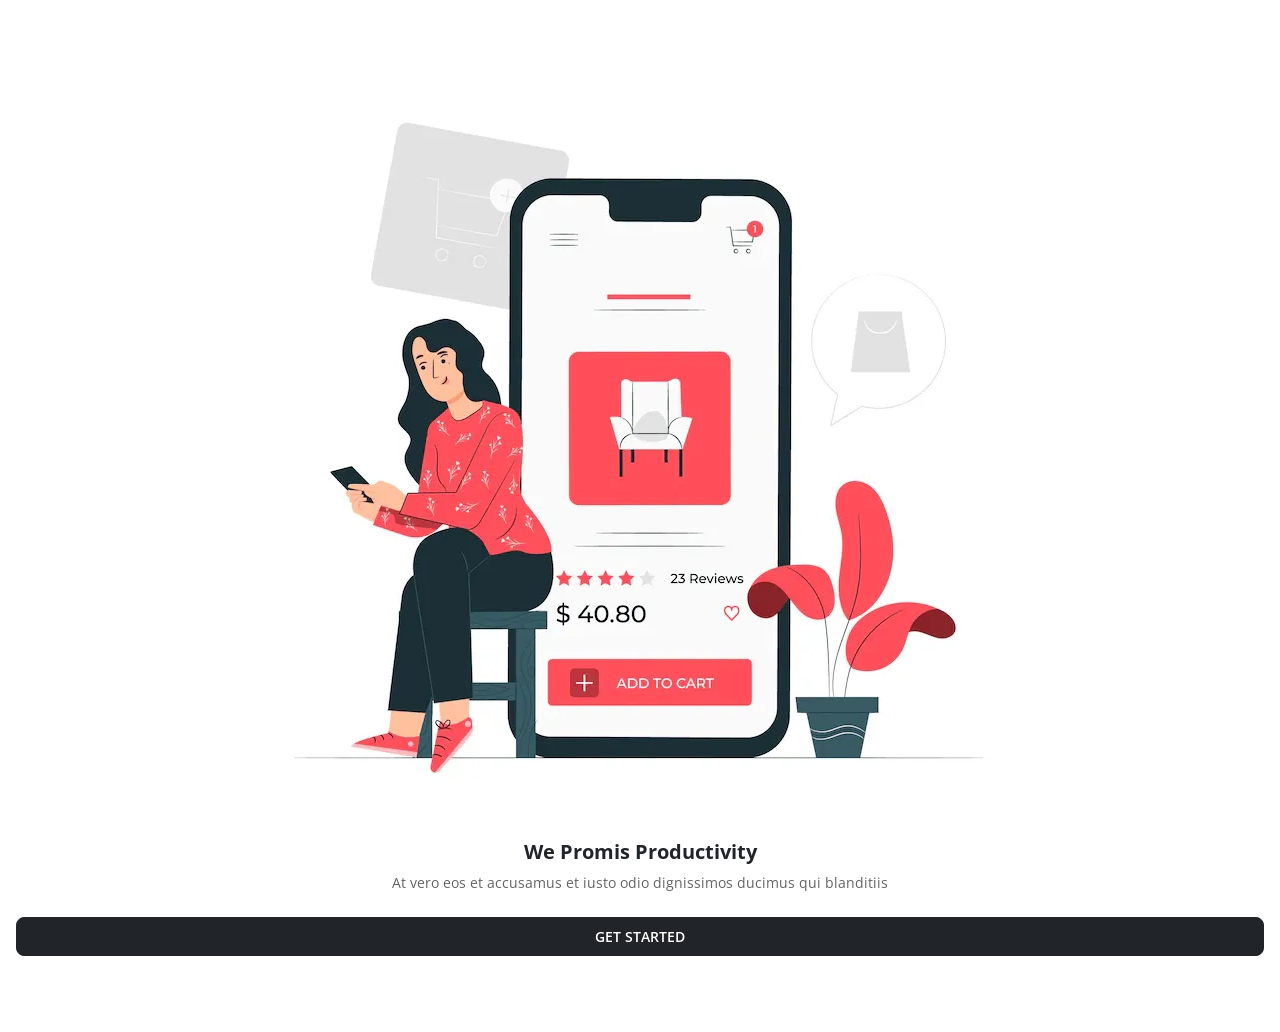
==== pe/avemi/index.html @ 984d204d "first commit" ====
<!doctype html>
<html lang="en">
  <head>
    <meta charset="utf-8">
    <meta name="viewport" content="width=device-width, initial-scale=1">
    <title>Shopingo - eCommerce Mobile HTML Template</title>

    <!-- Plugins -->
    <link rel="stylesheet" type="text/css" href="assets/plugins/metismenu/metisMenu.min.css" />
    <link rel="stylesheet" type="text/css" href="assets/plugins/metismenu/mm-vertical.css" />
    
    <!--CSS Files-->
    <link href="assets/css/bootstrap.min.css" rel="stylesheet"/>
    <link href="https://fonts.googleapis.com/css2?family=Open+Sans:wght@400;500;600&display=swap" rel="stylesheet">
    <link rel="stylesheet" href="https://cdn.jsdelivr.net/npm/bootstrap-icons@1.8.3/font/bootstrap-icons.css">
    <link href="assets/css/style.css" rel="stylesheet"/>
    <link href="assets/css/dark-theme.css" rel="stylesheet"/>
  </head>
  <body>

    <!--page loader-->
    <div class="loader-wrapper">
      <div class="d-flex justify-content-center align-items-center position-absolute top-50 start-50 translate-middle">
        <div class="spinner-border text-white" role="status">
          <span class="visually-hidden">Loading...</span>
        </div>
      </div>
    </div>
   <!--end loader-->

   <!--start wrapper-->
    <div class="wrapper">

      <!--start to page content-->
       <div class="page-content">

        <div class="card rounded-0 border-0">
          <div class="card-body p-0">
             <div class="text-center">
              <img class="img-fluid" src="assets/images/splash-screen-1.webp" alt=""/> 
             </div>

             <div class="text-center my-4">
               <h5 class="text-dark fw-bold">We Promis Productivity</h5>
               <p class="mb-0">At vero eos et accusamus et iusto odio dignissimos ducimus qui blanditiis</p>
             </div>
             <div class="d-grid">
                <a href="authentication-splash-2.html" class="btn btn-dark btn-ecomm rounded-3">Get Started</a>   
             </div>
          </div>
        </div>

       </div>
     <!--end to page content-->

    </div>
   <!--end wrapper-->


    <!--JS Files-->  
    <script src="assets/js/bootstrap.bundle.min.js"></script>
    <script src="assets/js/jquery.min.js"></script>
    <script src="assets/js/cookies-theme-switcher.js"></script>

    <script src="assets/js/loader.js"></script>
   
  </body>
</html>
---- pe/avemi/assets/plugins/metismenu/metisMenu.min.css ----
﻿/*!
* metismenu https://github.com/onokumus/metismenu#readme
* A collapsible jQuery menu plugin
* @version 3.0.6
* @author Osman Nuri Okumus <onokumus@gmail.com> (https://github.com/onokumus)
* @license: MIT
*/.metismenu .arrow{float:right;line-height:1.42857}*[dir=rtl] .metismenu .arrow{float:left}.metismenu .glyphicon.arrow:before{content:""}.metismenu .mm-active>a>.glyphicon.arrow:before{content:""}.metismenu .fa.arrow:before{content:""}.metismenu .mm-active>a>.fa.arrow:before{content:""}.metismenu .ion.arrow:before{content:""}.metismenu .mm-active>a>.ion.arrow:before{content:""}.metismenu .plus-times{float:right}*[dir=rtl] .metismenu .plus-times{float:left}.metismenu .fa.plus-times:before{content:""}.metismenu .mm-active>a>.fa.plus-times{transform:rotate(45deg)}.metismenu .plus-minus{float:right}*[dir=rtl] .metismenu .plus-minus{float:left}.metismenu .fa.plus-minus:before{content:""}.metismenu .mm-active>a>.fa.plus-minus:before{content:""}.metismenu .mm-collapse:not(.mm-show){display:none}.metismenu .mm-collapsing{position:relative;height:0;overflow:hidden;transition-timing-function:ease;transition-duration:.35s;transition-property:height,visibility}.metismenu .has-arrow{position:relative}.metismenu .has-arrow::after{position:absolute;content:"";width:.5em;height:.5em;border-width:1px 0 0 1px;border-style:solid;border-color:initial;right:1em;transform:rotate(-45deg) translate(0, -50%);transform-origin:top;top:50%;transition:all .3s ease-out}*[dir=rtl] .metismenu .has-arrow::after{right:auto;left:1em;transform:rotate(135deg) translate(0, -50%)}.metismenu .mm-active>.has-arrow::after,.metismenu .has-arrow[aria-expanded=true]::after{transform:rotate(-135deg) translate(0, -50%)}*[dir=rtl] .metismenu .mm-active>.has-arrow::after,*[dir=rtl] .metismenu .has-arrow[aria-expanded=true]::after{transform:rotate(225deg) translate(0, -50%)}/*# sourceMappingURL=metisMenu.min.css.map */
---- pe/avemi/assets/plugins/metismenu/mm-vertical.css ----
.sidebar-nav ul {
  padding: 0;
  margin: 0;
  list-style: none;
}

.sidebar-nav .metismenu {
  display: flex;
  flex-direction: column;
}

.sidebar-nav .metismenu li + li {
  margin-top: 5px;
}

.sidebar-nav .metismenu li:first-child {
  margin-top: 5px;
}
.sidebar-nav .metismenu li:last-child {
  margin-bottom: 5px;
}

.sidebar-nav .metismenu > li {
  display: flex;
  flex-direction: column;
  position: relative;
}
.sidebar-nav .metismenu a {
  position: relative;
  display: block;
  padding: 13px 15px;
  color: #212529;
  transition: all 0.3s ease-out;
  text-decoration: none;
}

.sidebar-nav .metismenu ul a {
  padding: 10px 15px 10px 30px;
}

.sidebar-nav .metismenu ul ul a {
  padding: 10px 15px 10px 45px;
}

.sidebar-nav .metismenu a:hover,
.sidebar-nav .metismenu a:focus,
.sidebar-nav .metismenu a:active,
.sidebar-nav .metismenu .mm-active > a {
  color: #0c63e4;
  text-decoration: none;
}

.sidebar-nav .metismenu .mm-active > a {
  background: #e7f1ff;
  border-radius: 3px;
}
---- pe/avemi/assets/css/style.css ----
/*
Template Name: Shopingo - eCommerce Mobile HTML Template
Author: codervent
Email: codervent@gmail.com
File: style.css
*/

/*
Table of index
*/

/* 
- General
- Header
- Searchbar
- loader
- Footer
- Pag Content
- Utilities
- Radio & Checkbox
- Product Details
- Metis Menu
- Order Tracking
- Animation
 */





 /*General*/

body{
    font-size: 14px;
    color: #646464;
    font-family: 'Open Sans', sans-serif;
    background-color: #ffffff;
}

a {
    text-decoration: none;
}

.h1, .h2, .h3, .h4, .h5, .h6, h1, h2, h3, h4, h5, h6 {
    color: #212529;
}

::placeholder {
    color: #000;
    opacity: 0.3 !important;
}

::-webkit-scrollbar {
    width: 0px !important;
  }



/* Header */

.top-header {
    width: auto;
    height: 60px;
    background-color: #ffffff;
    padding-left: 1.0rem;
    padding-right: 1.0rem;
}

.page-content {
    margin-top: 60px;
    margin-bottom: 60px;
    padding: 1rem;
}

.top-header .navbar .nav-button a{
    font-size: 25px;
    color: #212529;
}

.top-header .navbar .top-right-menu a.nav-link{
    font-size: 20px;
    color: #212529;
}

.top-header .top-right-menu .cart-badge {
    position: absolute;
    top: 6px;
    right: 0px;
    color: #fff;
    width: 20px;
    height: 20px;
    font-size: 12px;
    border-radius: 50%;
    display: flex;
    align-items: center;
    justify-content: center;
    background-color: #212529;
}

/* Searchbar */

.top-header .navbar .searchbar {
    display: none;
}

.top-header .navbar .full-search-bar {
    display: flex;
    align-items: center;
    width: 100%;
    position: fixed;
    left: 0;
    right: 0;
    top: 0;
    bottom: 0;
    border-bottom: 1px solid #dee2e6;
    z-index: 100;
    background-color: #ffffff;
    height: 65px;
    padding: 0 1.0rem;
    -webkit-animation: .6s cubic-bezier(.25, .8, .25, 1) 0s normal forwards 1 animdropdown;
    animation: .6s cubic-bezier(.25, .8, .25, 1) 0s normal forwards 1 animdropdown;
}

.top-header .navbar .full-search-bar .form-control {
    background-color: #f6f6f6;
    border-radius: 0.5rem;
    
}

.top-header .navbar .full-search-bar .form-control:focus {
    background-color: #ffffff;
    border: 1px solid #212529;
}


.searchbar .search-icon {
    margin-left: 2rem !important;
}

.searchbar .search-close-icon {
    margin-right: 2rem !important;
}

.form-control:focus {
	color: #212529;
	background-color: #fff;
	border-color: #212529;
    border: 1px solid #212529;
	outline: 0;
	box-shadow: 0 0 0 .25rem rgba(33, 37, 41, 0.0)
}


/* loader */

.loader-wrapper {
    position: fixed;
    top: 0%;
    left: 0%;
    width: 100%;
    height: 100%;
    z-index: 10000;
    background-color: #212529;
}


/* footer */

.wrapper .page-footer {
    width: auto;
    height: 60px;
    background-color: #ffffff;
    padding-left: 1.0rem;
    padding-right: 1.0rem;
}

.wrapper .page-footer .navbar a.nav-link {
    color: #212529; 
}


.wrapper .page-footer .navbar a.nav-link .icon {
   font-size: 20px;
}

.wrapper .page-footer .navbar a.nav-link .name {
    font-size: 14px;
 }


.wrapper .sidenav .offcanvas-header {
    height: auto;
}

.wrapper .sidenav .offcanvas {
    width: 300px;
}

/* Pag Content */

.category-img figure {
    margin: auto;
}

.category-img figcaption {
    font-size: 12px;
    color: #212529;
    text-align: center;
    padding-top: 5px;
    font-weight: 600;
}


/* Utilities */

.bg-red {
    background-color: #ff2c2c !important;
}

.bg-green {
    background-color: #21ad61 !important;
}

.bg-purple {
    background-color: #723da6 !important;
}

.border-light {
    border-color: rgba(255, 255, 255, 0.12) !important
}

.bg-facebook {
    background-color: #3b5998 !important;
}

.bg-pinterest {
    background-color: #c8232c !important;
}

.bg-linkedin {
    background-color: #0072b1 !important;
}

.bg-apple {
    background-color: #000 !important;
}

.text-purple {
    color: #723da6 !important;
}
.text-orange {
    color: #ff822c !important;
}
.text-cyane {
    color: #00FFFF !important;
}
.text-brown {
    color: #ce5334 !important;
}
.text-ten {
    color: #5eff00 !important;
}
.text-pink {
    color: #ff006f !important;
}

.section-title {
    color: #212529;
    font-size: 18px;
}

.review-item .client-name {
    color: #212529;
    font-size: 14px;
}

.product-short-title {
    color: #212529;
    font-size: 14px;
}

.font-12 {
    font-size: 12px;
}

.rounded-end-0 {
    border-top-right-radius: 0 !important;
    border-bottom-right-radius: 0!important;
}

.rounded-start-0 {
    border-top-left-radius: 0 !important;
    border-bottom-left-radius: 0!important;
}

.btn-ecomm {
    font-size: 14px;
    text-transform: uppercase;
    font-weight: 600;
    padding: 0.5rem 1.5rem;
    border-radius: 0;
    z-index: 6;
}


.filter-menu .nav-link {
    border-radius: 0;
    color: #363d46;
    background-color: #fbfbfb;
    border-bottom: 1px solid #eee;
}

.filter-menu .nav-link.active {
    color: #1b222d;
    background-color: #ffffff;
}

.filter-content .product-number {
    color: #b7b7b7;
    margin-left: 7px;
}


/* Radio & Checkbox */

.form-check-input,
.form-check-input,
.form-check-label {
  cursor: pointer;
}

.product-number {
  color: #b7b7b7;
  margin-left: 7px;
}


.form-check-input:checked,
.form-check-input:checked {
  background-color: #212529;
  border-color: #212529;
}

.form-check-input:focus,
.form-check-input:focus {
  border-color: #212529;
  outline: 0;
  box-shadow: 0 0 0 .25rem rgba(34, 38, 42, 0.0)
}

.similar-products a {
    width: 30px;
    height: 30px;
    display: flex;
    align-items: center;
    justify-content: center;
    background-color: #ffffff;
    color: #212529;
    font-size: 16px;
    border-radius: 50%;
}

.h-90 {
    height: 90%!important;
}

.rounded-top-left-right-lg {
    border-top-left-radius: 25px;
    border-top-right-radius: 25px;
}


.offcanvas-footer {
    background-color: #ffffff;
}


/* Product Details */

.product-image-slider .slick-list {
   margin: 0 0;
}

.product-image-slider .slick-slide {
    margin: 0 0;
}


.product-image-slider .slick-dots {
    bottom: 0;
}

.share-product {
    width: 35px;
    height: 35px;
    font-size: 14px;
    font-weight: 600;
    border-radius: 50%;
    display: flex;
    align-items: center;
    justify-content: center;
    color: #212529;
    background-color: #fff;
    z-index: 1;
    cursor: pointer;
}

.share-product:hover {
    color: #212529;
} 

.product-image-slider .slick-dots li button:before {
    opacity: 1;
    color: white;
}

.product-image-slider .slick-dots li.slick-active button:before {
    opacity: 1;
    color: rgb(0, 0, 0);
}


.product-image-slider .slick-prev, .product-image-slider .slick-next {
    font-size: 24px;
    color: #fff;
    opacity: 0.7;
    background: rgba(255, 255, 255, 0.0);
    box-shadow: none
}

.product-image-slider .slick-prev:hover, .product-image-slider .slick-next:hover,
.product-image-slider .slick-prev:focus, .product-image-slider .slick-next:focus {
    opacity: 1;
    background: rgba(255, 255, 255, 0.0);
    box-shadow: none
}


.product-image-slider .slick-prev {
    left: 0;
}

.product-image-slider .slick-next {
    right: 0;
}

.width-content {
    width: fit-content;
}

.size-chart div button {
    width: 50px;
    height: 50px;
    display: flex;
    align-items: center;
    justify-content: center;
    font-size: 14px;
    border: 1px solid #dee2e6;
    border-radius: 50%;
    color: #222121;
    font-weight: 600;
    background-color: #ffffff;
    transition: 0.3s cubic-bezier(0.075, 0.82, 0.165, 1);
}

.size-chart div button:hover, .size-chart div button:focus {
    color: #ffffff;
    border: 1px solid #212529;
    background-color: #212529;
}


.product-info .product-title {
    color: #222121;
}

.separator {
    display: flex;
    align-items: center;
}

.separator .line {
    height: 1px;
    flex: 1;
    background-color: #dee2e6;
}

.separator h3 {
    padding: 0 1.5rem;
}


.wishlist-close {
    background-color: #ffffff;
    border-radius: 50%;
    padding: 10px;
    margin: 7px;
}


.block-button {
    height: 60px;
    display: flex;
    align-items: center;
    justify-content: center;
}

.payment-input {
    width: 1.2em;
    height: 1.2em;
}

.profile-item,
.profile-item:hover,
.profile-item:focus {
    color: #141619;
    text-decoration: none;
}


.noti-box {
    width: 40px;
    height: 40px;
    color: #fff;
    display: flex;
    align-items: center;
    justify-content: center;
    font-size: 18px;
    font-weight: 600;
    background-color: #eff1f3;
    border-radius: 50%;
}

.forgot-link {
    color: #646464;
}

.forgot-link:hover {
    color: #646464;
}


.social-login a {
   width: 40px;
   height: 40px;
   display: flex;
   align-items: center;
   justify-content: center;
   color: #fff;
   font-size: 16px;
   background-color: #eaebeb;
   border-radius: 50%;
}

.verification-controls input{
    width: 50px;
    height: 50px;
    text-align: center;
    padding: 0;
}

.splash-bg-2 {
    background-image: url(https://images.pexels.com/photos/5655511/pexels-photo-5655511.jpeg?auto=compress&cs=tinysrgb&w=1260&h=750&dpr=1);
    background-size: cover;
    background-position: center;
    background-attachment: fixed;
}


/* Metis Menu */

.sidebar-nav .metismenu a {
    font-size: 14px;
    font-weight: 500;
    padding: 10px 16px;
    border-bottom: 1px solid #dee2e6;
}


.sidebar-nav .metismenu .mm-active > a,
.sidebar-nav .metismenu a:hover,
.sidebar-nav .metismenu a:focus{
    color: #212529;
    background-color: #f8f9fa;
}

.sidebar-nav .metismenu li:first-child {
    margin-top: 0px;
}

.sidebar-nav .metismenu .mm-active > a {
    border-radius: 0;
}

.sidebar-nav .metismenu li + li {
    margin-top: 0px;
}

.sidebar-nav .metismenu ul a {
    padding: 8px 16px 8px 42px;
}


/* Order Tracking */

.timeline-with-icons {
    border-left: 1px solid #dee2e6;
    position: relative;
    list-style: none;
}

.timeline-with-icons .timeline-item {
    position: relative;
}

.timeline-with-icons .timeline-item:after {
    position: absolute;
    display: block;
    top: 0;
}

.timeline-with-icons .timeline-icon.active {
    color: #fff;
    background-color: #212529;
}

.timeline-with-icons .timeline-icon {
    position: absolute;
    left: -48px;
    background-color: #f8f9fa;
    color: #bcc0c5;
    border-radius: 50%;
    height: 31px;
    width: 31px;
    display: flex;
    align-items: center;
    justify-content: center;
}



/* animation */

@-webkit-keyframes animdropdown {
	from {
		-webkit-transform: translate3d(0, 6px, 0);
		transform: translate3d(0, 6px, 0);
		opacity: 0
	}
	to {
		-webkit-transform: translate3d(0, 0, 0);
		transform: translate3d(0, 0, 0);
		opacity: 1
	}
}

@keyframes animdropdown {
	from {
		-webkit-transform: translate3d(0, 6px, 0);
		transform: translate3d(0, 6px, 0);
		opacity: 0
	}
	to {
		-webkit-transform: translate3d(0, 0, 0);
		transform: translate3d(0, 0, 0);
		opacity: 1
	}
}
---- pe/avemi/assets/css/dark-theme.css ----
html.dark-theme .border-start {
    border-left: 1px solid rgb(255 255 255 / 12%) !important;
}

html.dark-theme .border-end {
    border-right: 1px solid rgb(255 255 255 / 12%) !important;
}

html.dark-theme .border-top {
    border-top: 1px solid rgb(255 255 255 / 12%) !important;
}

html.dark-theme .border-bottom {
    border-bottom: 1px solid rgb(255 255 255 / 12%) !important;
}


html.dark-theme body {
    color: #f8f9fa;
    font-family: 'Open Sans', sans-serif;
    background-color: #212529;
}

html.dark-theme .h1, html.dark-theme .h2, html.dark-theme .h3, html.dark-theme .h4, html.dark-theme .h5, html.dark-theme .h6,
html.dark-theme h1,html.dark-theme  h2, html.dark-theme h3, html.dark-theme h4, html.dark-theme h5, html.dark-theme h6 {
    color: #f8f9fa;
}

html.dark-theme ::placeholder {
    color: #f8f9fa;
    opacity: 0.3 !important;
}

html.dark-theme .offcanvas-footer,
html.dark-theme .top-header {
    background-color: #212529;
}


html.dark-theme .top-header .top-right-menu .cart-badge {
    color: #212529;
    background-color: #ffffff;
}

html.dark-theme .wrapper .page-footer .navbar a.nav-link,
html.dark-theme .category-img figcaption,
html.dark-theme .top-header .navbar .nav-button a,
html.dark-theme .top-header .navbar .top-right-menu a.nav-link {
    color: #f8f9fa;
}


html.dark-theme .top-header .navbar .full-search-bar {
    border-bottom: 1px solid rgb(255 255 255 / 12%);
    background-color: #212529;
}

html.dark-theme .top-header .navbar .full-search-bar .form-control {
    color: #f8fafc;
    background-color: #343a40;
    border: 1px solid rgb(255 255 255 / 12%);
}

html.dark-theme .top-header .navbar .full-search-bar .form-control:focus {
    background-color: #343a40;
    border: 1px solid rgb(255 255 255 / 12%);
}

html.dark-theme .top-header .brand-logo {
    filter: invert(1) grayscale(100%) brightness(200%);
}

html.dark-theme .brands a img {
    filter: invert(1) grayscale(100%) brightness(200%);
}

html.dark-theme .why-choose .card-body img {
    filter: invert(1) grayscale(100%) brightness(200%);
}

html.dark-theme .review-item .client-name {
    color: #f8fafc;
}

html.dark-theme .slick-dots li button:before {
    color: white;
}

html.dark-theme .slick-dots li.slick-active button:before {
    color: white;
}


html.dark-theme .brands-slider img {
    filter: invert(1) grayscale(100%) brightness(200%);
}


html.dark-theme .wrapper .page-footer {
    background-color: #212529;
}

html.dark-theme .sidebar-nav .metismenu a {
    color: #ffffff;
    border-bottom: 1px solid rgb(255 255 255 / 12%);
}

html.dark-theme .sidebar-nav .metismenu .mm-active > a,
html.dark-theme .sidebar-nav .metismenu a:hover, 
html.dark-theme .sidebar-nav .metismenu a:focus {
    background-color: rgb(248 249 250 / 12%);
}

html.dark-theme .profile-item,
html.dark-theme .profile-item:hover,
html.dark-theme .profile-item:focus {
    color: #f8fafc;
}


html.dark-theme .size-chart div button {
    color: #ffffff;
    border: 1px solid rgb(255 255 255 / 12%);
    background-color: rgb(255 255 255 / 12%);
}


html.dark-theme .size-chart div button:hover,
html.dark-theme .size-chart div button:focus {
    color: #212529;
    border: 1px solid #fff;
    background-color: #fff;
}

html.dark-theme .product-info .product-title {
    color: #f8fafc;
}

html.dark-theme .form-check-input:checked,
html.dark-theme .form-check-input:checked {
  background-color: rgba(33, 30, 30, 0.25);
  border-color: rgba(255, 253, 253, 0.779);
}

html.dark-theme .form-check-input:focus,
html.dark-theme .form-check-input:focus {
 border-color: rgba(255, 253, 253, 0.779);
  outline: 0;
  box-shadow: 0 0 0 .25rem rgba(34, 38, 42, 0.0)
}


html.dark-theme .filter-menu .nav-link {
    color: #ffffff;
    background-color: #31363b;
    border-bottom: 1px solid rgb(255 255 255 / 12%);
}

html.dark-theme .filter-menu .nav-link.active {
    color: #ffffff;
    background-color: rgb(255 255 255 / 0%);
}

html.dark-theme .timeline-with-icons .timeline-icon {
    color: #7e8388;
    background-color: #343a40;
}

html.dark-theme .timeline-with-icons .timeline-icon.active {
    color: #212529;
    background-color: #ffffff;
}

html.dark-theme .error-img img {
    filter: invert(1) grayscale(100%) brightness(200%);
}



/* Components */

html.dark-theme .card {
    border-color: rgb(255 255 255 / 12%);
    background-color: #31363b;
}

html.dark-theme .card .card-header,
html.dark-theme .card .card-footer {
    border-color: rgb(255 255 255 / 12%);
}


html.dark-theme .text-dark {
    color: white !important;
}

html.dark-theme .text-muted {
    color: #c0c2c5 !important;
}

html.dark-theme .border {
    border-color: rgb(255 255 255 / 12%) !important;
}
html.dark-theme .bg-light {
  background-color: rgb(248 249 250 / 12%) !important;
}

html.dark-theme .offcanvas {
    background-color: #212529;
}

html.dark-theme .list-group-item {
    color: #f8fafc;
    border-color: rgb(255 255 255 / 12%);
    background-color: #31363b;
}

html.dark-theme .btn {
    color: #f8fafc;
}

html.dark-theme .btn:hover,
html.dark-theme .btn:focus{
    border-color: #6b7076;
    background-color: #3c4146;
}

html.dark-theme .btn-close {
    filter: invert(1) grayscale(100%) brightness(200%);
}

html.dark-theme .form-check-input {
    background-color: rgb(255 255 255 / 16%);
}

html.dark-theme .form-control {
    color: #f8fafc;
    background-color: #31363b;
    border-color: rgb(255 255 255 / 12%);
}

html.dark-theme .form-control:focus {
	color: #f8fafc;
	background-color: #2a2e33;
	border-color: #4a5055;
    border: 1px solid #4a5055;
	outline: 0;
	box-shadow: 0 0 0 .25rem rgba(33, 37, 41, 0.0)
}

html.dark-theme .btn-dark {
    color: #f8fafc;
    background-color: #121416;
    border-color: #121416;
}

html.dark-theme .btn-light:hover,
html.dark-theme .btn-light {
    color: #f8fafc;
    background-color: rgb(248 249 250 / 12%);
    border-color: rgb(255 255 255 / 12%);
}

html.dark-theme .btn-outline-dark {
    color: #ffffff;
    background-color: rgba(255, 255, 255, 0.12);
    border-color: rgba(255, 255, 255, 0.12);
}

html.dark-theme .offcanvas-backdrop {
    background-color: #fff;
}

html.dark-theme .modal .modal-content {
    background-color: #212529;
}

html.dark-theme .modal-footer {
    border-color:rgb(255 255 255 / 12%)
}
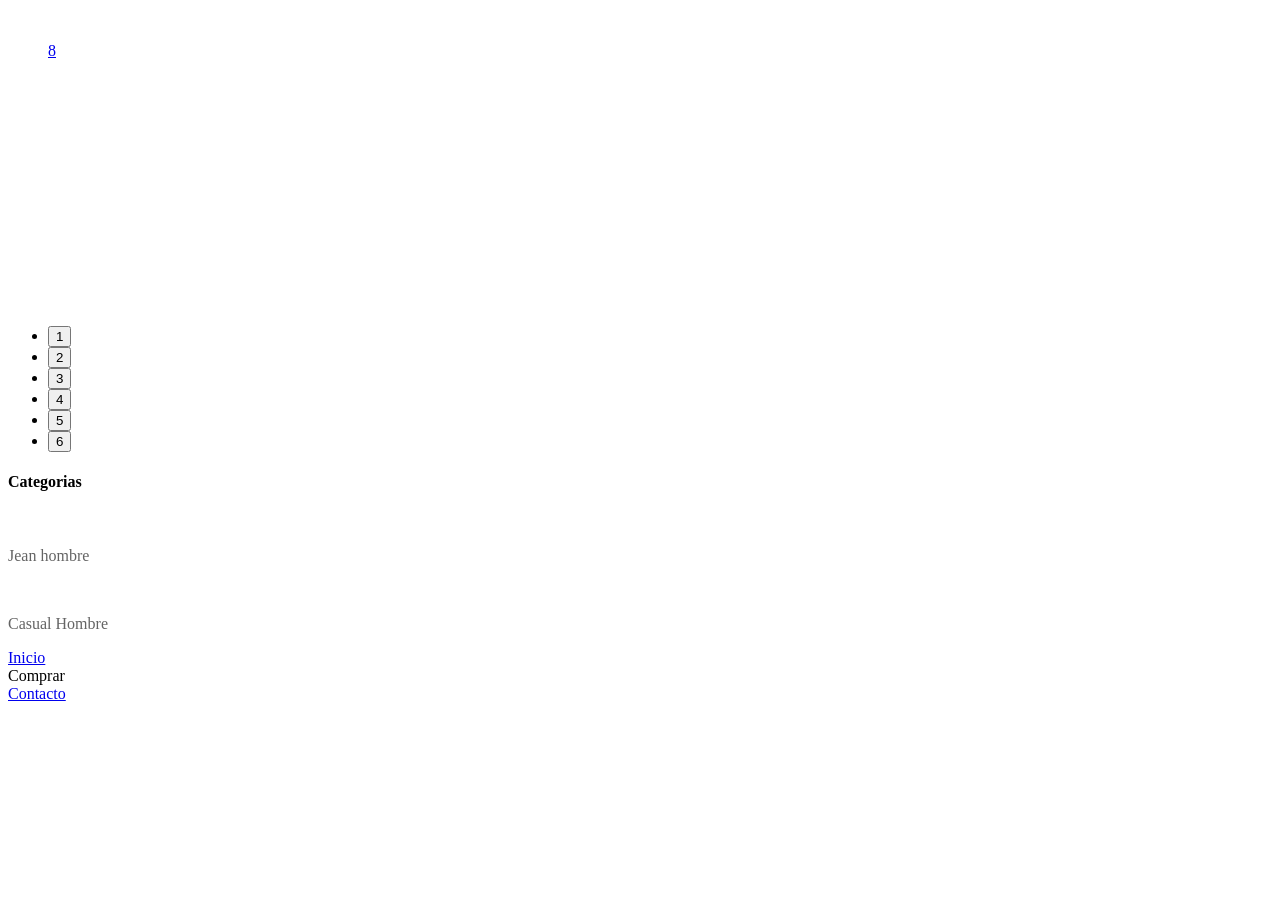
==== commit 7ff7b220: "enviando cambios avemi" ====
--- a/pe/avemi/index.html
+++ b/pe/avemi/index.html
@@ -1,68 +1 @@
-<!doctype html>
-<html lang="en">
-  <head>
-    <meta charset="utf-8">
-    <meta name="viewport" content="width=device-width, initial-scale=1">
-    <title>Shopingo - eCommerce Mobile HTML Template</title>
-
-    <!-- Plugins -->
-    <link rel="stylesheet" type="text/css" href="assets/plugins/metismenu/metisMenu.min.css" />
-    <link rel="stylesheet" type="text/css" href="assets/plugins/metismenu/mm-vertical.css" />
-    
-    <!--CSS Files-->
-    <link href="assets/css/bootstrap.min.css" rel="stylesheet"/>
-    <link href="https://fonts.googleapis.com/css2?family=Open+Sans:wght@400;500;600&display=swap" rel="stylesheet">
-    <link rel="stylesheet" href="https://cdn.jsdelivr.net/npm/bootstrap-icons@1.8.3/font/bootstrap-icons.css">
-    <link href="assets/css/style.css" rel="stylesheet"/>
-    <link href="assets/css/dark-theme.css" rel="stylesheet"/>
-  </head>
-  <body>
-
-    <!--page loader-->
-    <div class="loader-wrapper">
-      <div class="d-flex justify-content-center align-items-center position-absolute top-50 start-50 translate-middle">
-        <div class="spinner-border text-white" role="status">
-          <span class="visually-hidden">Loading...</span>
-        </div>
-      </div>
-    </div>
-   <!--end loader-->
-
-   <!--start wrapper-->
-    <div class="wrapper">
-
-      <!--start to page content-->
-       <div class="page-content">
-
-        <div class="card rounded-0 border-0">
-          <div class="card-body p-0">
-             <div class="text-center">
-              <img class="img-fluid" src="assets/images/splash-screen-1.webp" alt=""/> 
-             </div>
-
-             <div class="text-center my-4">
-               <h5 class="text-dark fw-bold">We Promis Productivity</h5>
-               <p class="mb-0">At vero eos et accusamus et iusto odio dignissimos ducimus qui blanditiis</p>
-             </div>
-             <div class="d-grid">
-                <a href="authentication-splash-2.html" class="btn btn-dark btn-ecomm rounded-3">Get Started</a>   
-             </div>
-          </div>
-        </div>
-
-       </div>
-     <!--end to page content-->
-
-    </div>
-   <!--end wrapper-->
-
-
-    <!--JS Files-->  
-    <script src="assets/js/bootstrap.bundle.min.js"></script>
-    <script src="assets/js/jquery.min.js"></script>
-    <script src="assets/js/cookies-theme-switcher.js"></script>
-
-    <script src="assets/js/loader.js"></script>
-   
-  </body>
-</html>+<!DOCTYPE html><html lang="en"><head><meta charSet="utf-8" data-next-head=""/><meta name="viewport" content="width=device-width, initial-scale=1" data-next-head=""/><link rel="preload" as="image" href="https://vitrineame.com/pe/avemi/assets/images/logo.webp"/><title data-next-head="">Shopingo</title><meta name="description" content="Pagina de Inicio" data-next-head=""/><link rel="icon" href="/favicon.ico" data-next-head=""/><link rel="preload" href="/avemi/_next/static/media/569ce4b8f30dc480-s.p.woff2" as="font" type="font/woff2" crossorigin="anonymous" data-next-font="size-adjust"/><link rel="preload" href="/avemi/_next/static/media/93f479601ee12b01-s.p.woff2" as="font" type="font/woff2" crossorigin="anonymous" data-next-font="size-adjust"/><link rel="preload" href="/avemi/_next/static/css/23fd67b5b3a65986.css" as="style"/><link rel="preload" href="/avemi/_next/static/css/3bde569c4ea9f36c.css" as="style"/><link rel="stylesheet" href="/avemi/_next/static/css/23fd67b5b3a65986.css" data-n-g=""/><link rel="stylesheet" href="/avemi/_next/static/css/3bde569c4ea9f36c.css" data-n-p=""/><noscript data-n-css=""></noscript><script defer="" noModule="" src="/avemi/_next/static/chunks/polyfills-42372ed130431b0a.js"></script><script src="/avemi/_next/static/chunks/webpack-79281ddb29a9030b.js" defer=""></script><script src="/avemi/_next/static/chunks/framework-a4ddb9b21624b39b.js" defer=""></script><script src="/avemi/_next/static/chunks/main-c2ebf3ab6154b120.js" defer=""></script><script src="/avemi/_next/static/chunks/pages/_app-2324612673fa061d.js" defer=""></script><script src="/avemi/_next/static/chunks/435-787a7ca230e72157.js" defer=""></script><script src="/avemi/_next/static/chunks/589-c28635935d019836.js" defer=""></script><script src="/avemi/_next/static/chunks/pages/index-82ba70992a166ffd.js" defer=""></script><script src="/avemi/_next/static/pYPpZgjwwmSd_rmv346GB/_buildManifest.js" defer=""></script><script src="/avemi/_next/static/pYPpZgjwwmSd_rmv346GB/_ssgManifest.js" defer=""></script></head><body><div class="wrapper"><header class="top-header fixed-top border-bottom d-flex align-items-center"><nav class="navbar navbar-expand w-100 p-0 gap-3 align-items-center"><div class="brand-logo"><img src="https://vitrineame.com/pe/avemi/assets/images/logo.webp" width="95" alt="" class=""/></div><ul class="navbar-nav ms-auto d-flex align-items-center top-right-menu"><div class="nav-button" data-bs-toggle="offcanvas" data-bs-target="#offcanvasSidenav"><a href="javascript:throw new Error(&#x27;React has blocked a javascript: URL as a security precaution.&#x27;)"><div class="cart-badge">8</div><div class="sc-gjcoXW czfmkY bi bi-cart4"></div></a></div></ul></nav></header></div><link rel="preload" as="image" href="https://vitrineame.com/pe/avemi/assets/images/banner-sliders/06.webp"/><link rel="preload" as="image" href="https://vitrineame.com/pe/avemi/assets/images/banner-sliders/01.webp"/><link rel="preload" as="image" href="https://vitrineame.com/pe/avemi/assets/images/banner-sliders/02.webp"/><link rel="preload" as="image" href="https://vitrineame.com/pe/avemi/assets/images/banner-sliders/03.webp"/><link rel="preload" as="image" href="https://vitrineame.com/pe/avemi/assets/images/banner-sliders/04.webp"/><link rel="preload" as="image" href="https://vitrineame.com/pe/avemi/assets/images/banner-sliders/05.webp"/><link rel="preload" as="image" href="https://vitrineame.com/pe/avemi/assets/images/trending/01.webp"/><link rel="preload" as="image" href="https://vitrineame.com/pe/avemi/assets/images/trending/03.webp"/><div id="__next"><div class="styles_page__S6rvL __variable_c818f3 __variable_1e69ce"><main class="styles_main__8wAdZ"><div class="content"><div class="slider-container"><div class="slick-slider slick-initialized" dir="ltr"><div class="slick-list"><div class="slick-track" style="width:1300%;left:-100%"><div data-index="-1" tabindex="-1" class="slick-slide slick-cloned" aria-hidden="true" style="width:7.6923076923076925%"><div><div tabindex="-1" style="width:100%;display:inline-block"><img src="https://vitrineame.com/pe/avemi/assets/images/banner-sliders/06.webp" alt="" class="img-fluid rounded-3"/></div></div></div><div data-index="0" class="slick-slide slick-active slick-current" tabindex="-1" aria-hidden="false" style="outline:none;width:7.6923076923076925%"><div><div tabindex="-1" style="width:100%;display:inline-block"><img src="https://vitrineame.com/pe/avemi/assets/images/banner-sliders/01.webp" alt="" class="img-fluid rounded-3"/></div></div></div><div data-index="1" class="slick-slide" tabindex="-1" aria-hidden="true" style="outline:none;width:7.6923076923076925%"><div><div tabindex="-1" style="width:100%;display:inline-block"><img src="https://vitrineame.com/pe/avemi/assets/images/banner-sliders/02.webp" alt="" class="img-fluid rounded-3"/></div></div></div><div data-index="2" class="slick-slide" tabindex="-1" aria-hidden="true" style="outline:none;width:7.6923076923076925%"><div><div tabindex="-1" style="width:100%;display:inline-block"><img src="https://vitrineame.com/pe/avemi/assets/images/banner-sliders/03.webp" alt="" class="img-fluid rounded-3"/></div></div></div><div data-index="3" class="slick-slide" tabindex="-1" aria-hidden="true" style="outline:none;width:7.6923076923076925%"><div><div tabindex="-1" style="width:100%;display:inline-block"><img src="https://vitrineame.com/pe/avemi/assets/images/banner-sliders/04.webp" alt="" class="img-fluid rounded-3"/></div></div></div><div data-index="4" class="slick-slide" tabindex="-1" aria-hidden="true" style="outline:none;width:7.6923076923076925%"><div><div tabindex="-1" style="width:100%;display:inline-block"><img src="https://vitrineame.com/pe/avemi/assets/images/banner-sliders/05.webp" alt="" class="img-fluid rounded-3"/></div></div></div><div data-index="5" class="slick-slide" tabindex="-1" aria-hidden="true" style="outline:none;width:7.6923076923076925%"><div><div tabindex="-1" style="width:100%;display:inline-block"><img src="https://vitrineame.com/pe/avemi/assets/images/banner-sliders/06.webp" alt="" class="img-fluid rounded-3"/></div></div></div><div data-index="6" tabindex="-1" class="slick-slide slick-cloned" aria-hidden="true" style="width:7.6923076923076925%"><div><div tabindex="-1" style="width:100%;display:inline-block"><img src="https://vitrineame.com/pe/avemi/assets/images/banner-sliders/01.webp" alt="" class="img-fluid rounded-3"/></div></div></div><div data-index="7" tabindex="-1" class="slick-slide slick-cloned" aria-hidden="true" style="width:7.6923076923076925%"><div><div tabindex="-1" style="width:100%;display:inline-block"><img src="https://vitrineame.com/pe/avemi/assets/images/banner-sliders/02.webp" alt="" class="img-fluid rounded-3"/></div></div></div><div data-index="8" tabindex="-1" class="slick-slide slick-cloned" aria-hidden="true" style="width:7.6923076923076925%"><div><div tabindex="-1" style="width:100%;display:inline-block"><img src="https://vitrineame.com/pe/avemi/assets/images/banner-sliders/03.webp" alt="" class="img-fluid rounded-3"/></div></div></div><div data-index="9" tabindex="-1" class="slick-slide slick-cloned" aria-hidden="true" style="width:7.6923076923076925%"><div><div tabindex="-1" style="width:100%;display:inline-block"><img src="https://vitrineame.com/pe/avemi/assets/images/banner-sliders/04.webp" alt="" class="img-fluid rounded-3"/></div></div></div><div data-index="10" tabindex="-1" class="slick-slide slick-cloned" aria-hidden="true" style="width:7.6923076923076925%"><div><div tabindex="-1" style="width:100%;display:inline-block"><img src="https://vitrineame.com/pe/avemi/assets/images/banner-sliders/05.webp" alt="" class="img-fluid rounded-3"/></div></div></div><div data-index="11" tabindex="-1" class="slick-slide slick-cloned" aria-hidden="true" style="width:7.6923076923076925%"><div><div tabindex="-1" style="width:100%;display:inline-block"><img src="https://vitrineame.com/pe/avemi/assets/images/banner-sliders/06.webp" alt="" class="img-fluid rounded-3"/></div></div></div></div></div><ul style="display:block" class="slick-dots"><li class="slick-active"><button>1</button></li><li class=""><button>2</button></li><li class=""><button>3</button></li><li class=""><button>4</button></li><li class=""><button>5</button></li><li class=""><button>6</button></li></ul></div></div><div class="trending-category"><h4 class="my-2 text-center fw-bold section-title">Categorias</h4><div class="row row-cols-2 row-cols-md-3 g-3"><div class="col d-flex"><div class="card rounded-0 w-100 rounded-3 overflow-hidden"><a href="https://vitrineame.com/pe/avemi/categoria/men.html"><img src="https://vitrineame.com/pe/avemi/assets/images/trending/01.webp" alt="" class="img-fluid"/></a><div class="card-body text-center" style="color:#646464!important"><p class="mb-0 fw-bold">Jean hombre</p></div></div></div><div class="col d-flex"><div class="card rounded-0 w-100 rounded-3 overflow-hidden"><a href="https://vitrineame.com/pe/avemi/categoria/woman.html"><img src="https://vitrineame.com/pe/avemi/assets/images/trending/03.webp" alt="" class="img-fluid"/></a><div class="card-body text-center" style="color:#646464!important"><p class="mb-0 fw-bold">Casual Hombre</p></div></div></div></div></div></div></main><footer class="page-footer fixed-bottom border-top d-flex align-items-center styles_page__S6rvL __variable_c818f3 __variable_1e69ce"><nav class="navbar navbar-expand p-0 flex-grow-1"><div class="navbar-nav align-items-center justify-content-between w-100"><a class="nav-link" href="https://vitrineame.com/pe/avemi/index.html"><div class="d-flex flex-column align-items-center"><div class="icon"><i class="bi bi-house-fill"></i></div><div class="name">Inicio</div></div></a><div class="nav-link" data-bs-toggle="offcanvas" data-bs-target="#offcanvasSidenav"><div class="d-flex flex-column align-items-center" style="cursor:pointer"><div class="icon"><i class="bi bi-cart4"></i></div><div class="name">Comprar</div></div></div><a class="nav-link" href="https://vitrineame.com/pe/avemiabout-us.html"><div class="d-flex flex-column align-items-center"><div class="icon"><i class="bi bi-question-circle"></i></div><div class="name">Contacto</div></div></a></div></nav></footer></div></div><script id="__NEXT_DATA__" type="application/json">{"props":{"pageProps":{"listInit":{"metadata":{"title":"Shopingo","description":"Pagina de Inicio"},"categoryElements":[{"categoria":{"hrefUrl":"men","imageUrl":"trending/01.webp","name":"Jean hombre","alt":""}},{"categoria":{"hrefUrl":"woman","imageUrl":"trending/03.webp","name":"Casual Hombre","alt":""}}],"bannerElements":["banner-sliders/01.webp","banner-sliders/02.webp","banner-sliders/03.webp","banner-sliders/04.webp","banner-sliders/05.webp","banner-sliders/06.webp"]}},"__N_SSG":true},"page":"/","query":{},"buildId":"pYPpZgjwwmSd_rmv346GB","assetPrefix":"/avemi","isFallback":false,"gsp":true,"scriptLoader":[]}</script></body></html>
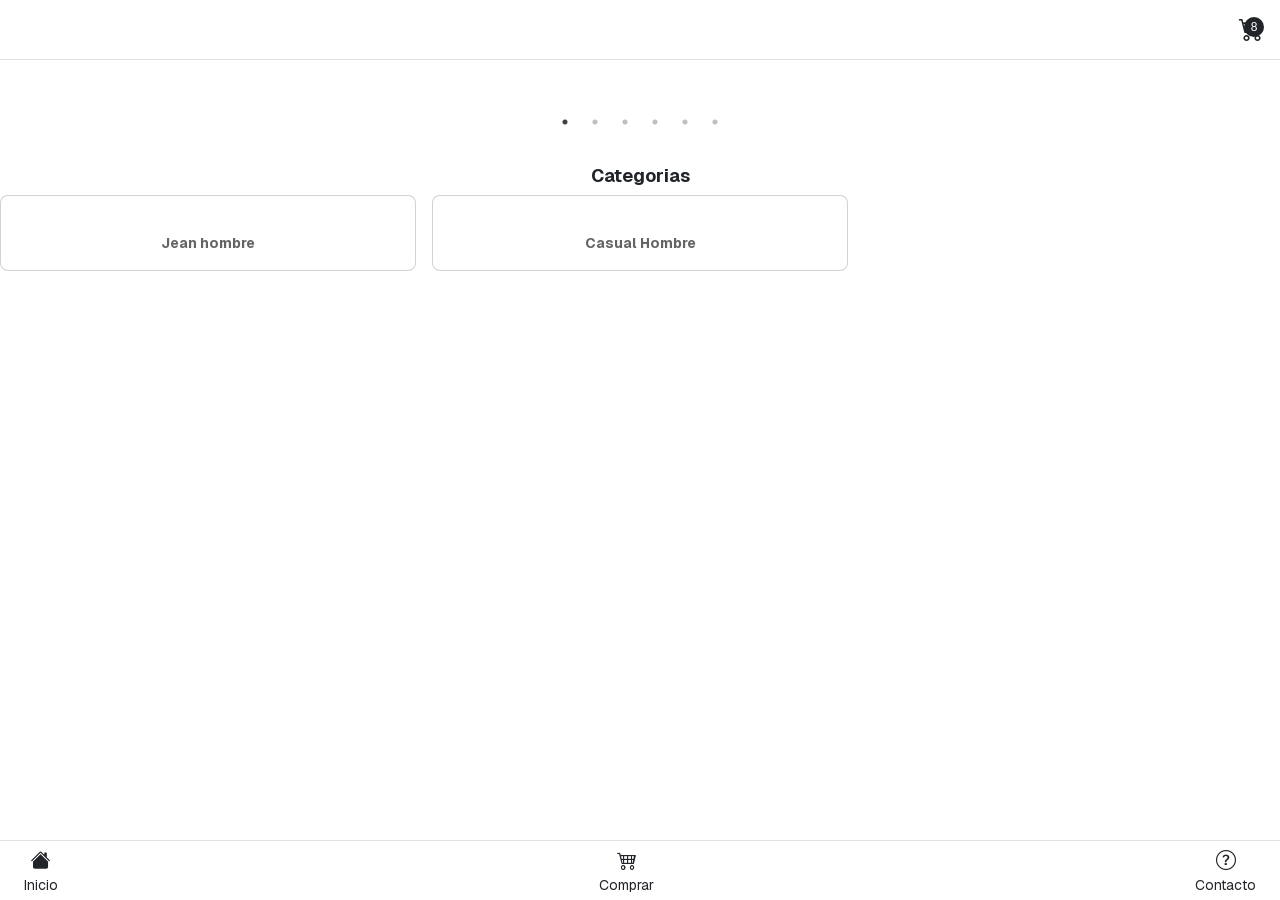
==== commit e7697a30: "cambios enviados pe/avemi" ====
--- a/pe/avemi/index.html
+++ b/pe/avemi/index.html
@@ -1 +1 @@
-<!DOCTYPE html><html lang="en"><head><meta charSet="utf-8" data-next-head=""/><meta name="viewport" content="width=device-width, initial-scale=1" data-next-head=""/><link rel="preload" as="image" href="https://vitrineame.com/pe/avemi/assets/images/logo.webp"/><title data-next-head="">Shopingo</title><meta name="description" content="Pagina de Inicio" data-next-head=""/><link rel="icon" href="/favicon.ico" data-next-head=""/><link rel="preload" href="/avemi/_next/static/media/569ce4b8f30dc480-s.p.woff2" as="font" type="font/woff2" crossorigin="anonymous" data-next-font="size-adjust"/><link rel="preload" href="/avemi/_next/static/media/93f479601ee12b01-s.p.woff2" as="font" type="font/woff2" crossorigin="anonymous" data-next-font="size-adjust"/><link rel="preload" href="/avemi/_next/static/css/23fd67b5b3a65986.css" as="style"/><link rel="preload" href="/avemi/_next/static/css/3bde569c4ea9f36c.css" as="style"/><link rel="stylesheet" href="/avemi/_next/static/css/23fd67b5b3a65986.css" data-n-g=""/><link rel="stylesheet" href="/avemi/_next/static/css/3bde569c4ea9f36c.css" data-n-p=""/><noscript data-n-css=""></noscript><script defer="" noModule="" src="/avemi/_next/static/chunks/polyfills-42372ed130431b0a.js"></script><script src="/avemi/_next/static/chunks/webpack-79281ddb29a9030b.js" defer=""></script><script src="/avemi/_next/static/chunks/framework-a4ddb9b21624b39b.js" defer=""></script><script src="/avemi/_next/static/chunks/main-c2ebf3ab6154b120.js" defer=""></script><script src="/avemi/_next/static/chunks/pages/_app-2324612673fa061d.js" defer=""></script><script src="/avemi/_next/static/chunks/435-787a7ca230e72157.js" defer=""></script><script src="/avemi/_next/static/chunks/589-c28635935d019836.js" defer=""></script><script src="/avemi/_next/static/chunks/pages/index-82ba70992a166ffd.js" defer=""></script><script src="/avemi/_next/static/pYPpZgjwwmSd_rmv346GB/_buildManifest.js" defer=""></script><script src="/avemi/_next/static/pYPpZgjwwmSd_rmv346GB/_ssgManifest.js" defer=""></script></head><body><div class="wrapper"><header class="top-header fixed-top border-bottom d-flex align-items-center"><nav class="navbar navbar-expand w-100 p-0 gap-3 align-items-center"><div class="brand-logo"><img src="https://vitrineame.com/pe/avemi/assets/images/logo.webp" width="95" alt="" class=""/></div><ul class="navbar-nav ms-auto d-flex align-items-center top-right-menu"><div class="nav-button" data-bs-toggle="offcanvas" data-bs-target="#offcanvasSidenav"><a href="javascript:throw new Error(&#x27;React has blocked a javascript: URL as a security precaution.&#x27;)"><div class="cart-badge">8</div><div class="sc-gjcoXW czfmkY bi bi-cart4"></div></a></div></ul></nav></header></div><link rel="preload" as="image" href="https://vitrineame.com/pe/avemi/assets/images/banner-sliders/06.webp"/><link rel="preload" as="image" href="https://vitrineame.com/pe/avemi/assets/images/banner-sliders/01.webp"/><link rel="preload" as="image" href="https://vitrineame.com/pe/avemi/assets/images/banner-sliders/02.webp"/><link rel="preload" as="image" href="https://vitrineame.com/pe/avemi/assets/images/banner-sliders/03.webp"/><link rel="preload" as="image" href="https://vitrineame.com/pe/avemi/assets/images/banner-sliders/04.webp"/><link rel="preload" as="image" href="https://vitrineame.com/pe/avemi/assets/images/banner-sliders/05.webp"/><link rel="preload" as="image" href="https://vitrineame.com/pe/avemi/assets/images/trending/01.webp"/><link rel="preload" as="image" href="https://vitrineame.com/pe/avemi/assets/images/trending/03.webp"/><div id="__next"><div class="styles_page__S6rvL __variable_c818f3 __variable_1e69ce"><main class="styles_main__8wAdZ"><div class="content"><div class="slider-container"><div class="slick-slider slick-initialized" dir="ltr"><div class="slick-list"><div class="slick-track" style="width:1300%;left:-100%"><div data-index="-1" tabindex="-1" class="slick-slide slick-cloned" aria-hidden="true" style="width:7.6923076923076925%"><div><div tabindex="-1" style="width:100%;display:inline-block"><img src="https://vitrineame.com/pe/avemi/assets/images/banner-sliders/06.webp" alt="" class="img-fluid rounded-3"/></div></div></div><div data-index="0" class="slick-slide slick-active slick-current" tabindex="-1" aria-hidden="false" style="outline:none;width:7.6923076923076925%"><div><div tabindex="-1" style="width:100%;display:inline-block"><img src="https://vitrineame.com/pe/avemi/assets/images/banner-sliders/01.webp" alt="" class="img-fluid rounded-3"/></div></div></div><div data-index="1" class="slick-slide" tabindex="-1" aria-hidden="true" style="outline:none;width:7.6923076923076925%"><div><div tabindex="-1" style="width:100%;display:inline-block"><img src="https://vitrineame.com/pe/avemi/assets/images/banner-sliders/02.webp" alt="" class="img-fluid rounded-3"/></div></div></div><div data-index="2" class="slick-slide" tabindex="-1" aria-hidden="true" style="outline:none;width:7.6923076923076925%"><div><div tabindex="-1" style="width:100%;display:inline-block"><img src="https://vitrineame.com/pe/avemi/assets/images/banner-sliders/03.webp" alt="" class="img-fluid rounded-3"/></div></div></div><div data-index="3" class="slick-slide" tabindex="-1" aria-hidden="true" style="outline:none;width:7.6923076923076925%"><div><div tabindex="-1" style="width:100%;display:inline-block"><img src="https://vitrineame.com/pe/avemi/assets/images/banner-sliders/04.webp" alt="" class="img-fluid rounded-3"/></div></div></div><div data-index="4" class="slick-slide" tabindex="-1" aria-hidden="true" style="outline:none;width:7.6923076923076925%"><div><div tabindex="-1" style="width:100%;display:inline-block"><img src="https://vitrineame.com/pe/avemi/assets/images/banner-sliders/05.webp" alt="" class="img-fluid rounded-3"/></div></div></div><div data-index="5" class="slick-slide" tabindex="-1" aria-hidden="true" style="outline:none;width:7.6923076923076925%"><div><div tabindex="-1" style="width:100%;display:inline-block"><img src="https://vitrineame.com/pe/avemi/assets/images/banner-sliders/06.webp" alt="" class="img-fluid rounded-3"/></div></div></div><div data-index="6" tabindex="-1" class="slick-slide slick-cloned" aria-hidden="true" style="width:7.6923076923076925%"><div><div tabindex="-1" style="width:100%;display:inline-block"><img src="https://vitrineame.com/pe/avemi/assets/images/banner-sliders/01.webp" alt="" class="img-fluid rounded-3"/></div></div></div><div data-index="7" tabindex="-1" class="slick-slide slick-cloned" aria-hidden="true" style="width:7.6923076923076925%"><div><div tabindex="-1" style="width:100%;display:inline-block"><img src="https://vitrineame.com/pe/avemi/assets/images/banner-sliders/02.webp" alt="" class="img-fluid rounded-3"/></div></div></div><div data-index="8" tabindex="-1" class="slick-slide slick-cloned" aria-hidden="true" style="width:7.6923076923076925%"><div><div tabindex="-1" style="width:100%;display:inline-block"><img src="https://vitrineame.com/pe/avemi/assets/images/banner-sliders/03.webp" alt="" class="img-fluid rounded-3"/></div></div></div><div data-index="9" tabindex="-1" class="slick-slide slick-cloned" aria-hidden="true" style="width:7.6923076923076925%"><div><div tabindex="-1" style="width:100%;display:inline-block"><img src="https://vitrineame.com/pe/avemi/assets/images/banner-sliders/04.webp" alt="" class="img-fluid rounded-3"/></div></div></div><div data-index="10" tabindex="-1" class="slick-slide slick-cloned" aria-hidden="true" style="width:7.6923076923076925%"><div><div tabindex="-1" style="width:100%;display:inline-block"><img src="https://vitrineame.com/pe/avemi/assets/images/banner-sliders/05.webp" alt="" class="img-fluid rounded-3"/></div></div></div><div data-index="11" tabindex="-1" class="slick-slide slick-cloned" aria-hidden="true" style="width:7.6923076923076925%"><div><div tabindex="-1" style="width:100%;display:inline-block"><img src="https://vitrineame.com/pe/avemi/assets/images/banner-sliders/06.webp" alt="" class="img-fluid rounded-3"/></div></div></div></div></div><ul style="display:block" class="slick-dots"><li class="slick-active"><button>1</button></li><li class=""><button>2</button></li><li class=""><button>3</button></li><li class=""><button>4</button></li><li class=""><button>5</button></li><li class=""><button>6</button></li></ul></div></div><div class="trending-category"><h4 class="my-2 text-center fw-bold section-title">Categorias</h4><div class="row row-cols-2 row-cols-md-3 g-3"><div class="col d-flex"><div class="card rounded-0 w-100 rounded-3 overflow-hidden"><a href="https://vitrineame.com/pe/avemi/categoria/men.html"><img src="https://vitrineame.com/pe/avemi/assets/images/trending/01.webp" alt="" class="img-fluid"/></a><div class="card-body text-center" style="color:#646464!important"><p class="mb-0 fw-bold">Jean hombre</p></div></div></div><div class="col d-flex"><div class="card rounded-0 w-100 rounded-3 overflow-hidden"><a href="https://vitrineame.com/pe/avemi/categoria/woman.html"><img src="https://vitrineame.com/pe/avemi/assets/images/trending/03.webp" alt="" class="img-fluid"/></a><div class="card-body text-center" style="color:#646464!important"><p class="mb-0 fw-bold">Casual Hombre</p></div></div></div></div></div></div></main><footer class="page-footer fixed-bottom border-top d-flex align-items-center styles_page__S6rvL __variable_c818f3 __variable_1e69ce"><nav class="navbar navbar-expand p-0 flex-grow-1"><div class="navbar-nav align-items-center justify-content-between w-100"><a class="nav-link" href="https://vitrineame.com/pe/avemi/index.html"><div class="d-flex flex-column align-items-center"><div class="icon"><i class="bi bi-house-fill"></i></div><div class="name">Inicio</div></div></a><div class="nav-link" data-bs-toggle="offcanvas" data-bs-target="#offcanvasSidenav"><div class="d-flex flex-column align-items-center" style="cursor:pointer"><div class="icon"><i class="bi bi-cart4"></i></div><div class="name">Comprar</div></div></div><a class="nav-link" href="https://vitrineame.com/pe/avemiabout-us.html"><div class="d-flex flex-column align-items-center"><div class="icon"><i class="bi bi-question-circle"></i></div><div class="name">Contacto</div></div></a></div></nav></footer></div></div><script id="__NEXT_DATA__" type="application/json">{"props":{"pageProps":{"listInit":{"metadata":{"title":"Shopingo","description":"Pagina de Inicio"},"categoryElements":[{"categoria":{"hrefUrl":"men","imageUrl":"trending/01.webp","name":"Jean hombre","alt":""}},{"categoria":{"hrefUrl":"woman","imageUrl":"trending/03.webp","name":"Casual Hombre","alt":""}}],"bannerElements":["banner-sliders/01.webp","banner-sliders/02.webp","banner-sliders/03.webp","banner-sliders/04.webp","banner-sliders/05.webp","banner-sliders/06.webp"]}},"__N_SSG":true},"page":"/","query":{},"buildId":"pYPpZgjwwmSd_rmv346GB","assetPrefix":"/avemi","isFallback":false,"gsp":true,"scriptLoader":[]}</script></body></html>+<!DOCTYPE html><html lang="en"><head><meta charSet="utf-8" data-next-head=""/><meta name="viewport" content="width=device-width, initial-scale=1" data-next-head=""/><link rel="preload" as="image" href="https://vitrineame.com/pe/avemi/assets/images/logo.webp"/><title data-next-head="">Shopingo</title><meta name="description" content="Pagina de Inicio" data-next-head=""/><link rel="icon" href="/favicon.ico" data-next-head=""/><link rel="preload" href="/pe/avemi/_next/static/media/569ce4b8f30dc480-s.p.woff2" as="font" type="font/woff2" crossorigin="anonymous" data-next-font="size-adjust"/><link rel="preload" href="/pe/avemi/_next/static/media/93f479601ee12b01-s.p.woff2" as="font" type="font/woff2" crossorigin="anonymous" data-next-font="size-adjust"/><link rel="preload" href="/pe/avemi/_next/static/css/6750ecad192731e7.css" as="style"/><link rel="preload" href="/pe/avemi/_next/static/css/9f88ac70e57bc4ba.css" as="style"/><link rel="stylesheet" href="/pe/avemi/_next/static/css/6750ecad192731e7.css" data-n-g=""/><link rel="stylesheet" href="/pe/avemi/_next/static/css/9f88ac70e57bc4ba.css" data-n-p=""/><noscript data-n-css=""></noscript><script defer="" noModule="" src="/pe/avemi/_next/static/chunks/polyfills-42372ed130431b0a.js"></script><script src="/pe/avemi/_next/static/chunks/webpack-7ca523c7094b28b8.js" defer=""></script><script src="/pe/avemi/_next/static/chunks/framework-a4ddb9b21624b39b.js" defer=""></script><script src="/pe/avemi/_next/static/chunks/main-2877c495d5af74cd.js" defer=""></script><script src="/pe/avemi/_next/static/chunks/pages/_app-2324612673fa061d.js" defer=""></script><script src="/pe/avemi/_next/static/chunks/435-787a7ca230e72157.js" defer=""></script><script src="/pe/avemi/_next/static/chunks/589-c28635935d019836.js" defer=""></script><script src="/pe/avemi/_next/static/chunks/pages/index-fa3cd11c08cc216b.js" defer=""></script><script src="/pe/avemi/_next/static/XwvhwGUj54g9Q3cJnzJTw/_buildManifest.js" defer=""></script><script src="/pe/avemi/_next/static/XwvhwGUj54g9Q3cJnzJTw/_ssgManifest.js" defer=""></script></head><body><div class="wrapper"><header class="top-header fixed-top border-bottom d-flex align-items-center"><nav class="navbar navbar-expand w-100 p-0 gap-3 align-items-center"><div class="brand-logo"><img src="https://vitrineame.com/pe/avemi/assets/images/logo.webp" width="95" alt="" class=""/></div><ul class="navbar-nav ms-auto d-flex align-items-center top-right-menu"><div class="nav-button" data-bs-toggle="offcanvas" data-bs-target="#offcanvasSidenav"><a href="javascript:throw new Error(&#x27;React has blocked a javascript: URL as a security precaution.&#x27;)"><div class="cart-badge">8</div><div class="sc-gjcoXW czfmkY bi bi-cart4"></div></a></div></ul></nav></header></div><link rel="preload" as="image" href="https://vitrineame.com/pe/avemi/assets/images/banner-sliders/06.webp"/><link rel="preload" as="image" href="https://vitrineame.com/pe/avemi/assets/images/banner-sliders/01.webp"/><link rel="preload" as="image" href="https://vitrineame.com/pe/avemi/assets/images/banner-sliders/02.webp"/><link rel="preload" as="image" href="https://vitrineame.com/pe/avemi/assets/images/banner-sliders/03.webp"/><link rel="preload" as="image" href="https://vitrineame.com/pe/avemi/assets/images/banner-sliders/04.webp"/><link rel="preload" as="image" href="https://vitrineame.com/pe/avemi/assets/images/banner-sliders/05.webp"/><link rel="preload" as="image" href="https://vitrineame.com/pe/avemi/assets/images/trending/01.webp"/><link rel="preload" as="image" href="https://vitrineame.com/pe/avemi/assets/images/trending/03.webp"/><div id="__next"><div class="styles_page__S6rvL __variable_5f1ded __variable_5c9278"><main class="styles_main__8wAdZ"><div class="content"><div class="slider-container"><div class="slick-slider slick-initialized" dir="ltr"><div class="slick-list"><div class="slick-track" style="width:1300%;left:-100%"><div data-index="-1" tabindex="-1" class="slick-slide slick-cloned" aria-hidden="true" style="width:7.6923076923076925%"><div><div tabindex="-1" style="width:100%;display:inline-block"><img src="https://vitrineame.com/pe/avemi/assets/images/banner-sliders/06.webp" alt="" class="img-fluid rounded-3"/></div></div></div><div data-index="0" class="slick-slide slick-active slick-current" tabindex="-1" aria-hidden="false" style="outline:none;width:7.6923076923076925%"><div><div tabindex="-1" style="width:100%;display:inline-block"><img src="https://vitrineame.com/pe/avemi/assets/images/banner-sliders/01.webp" alt="" class="img-fluid rounded-3"/></div></div></div><div data-index="1" class="slick-slide" tabindex="-1" aria-hidden="true" style="outline:none;width:7.6923076923076925%"><div><div tabindex="-1" style="width:100%;display:inline-block"><img src="https://vitrineame.com/pe/avemi/assets/images/banner-sliders/02.webp" alt="" class="img-fluid rounded-3"/></div></div></div><div data-index="2" class="slick-slide" tabindex="-1" aria-hidden="true" style="outline:none;width:7.6923076923076925%"><div><div tabindex="-1" style="width:100%;display:inline-block"><img src="https://vitrineame.com/pe/avemi/assets/images/banner-sliders/03.webp" alt="" class="img-fluid rounded-3"/></div></div></div><div data-index="3" class="slick-slide" tabindex="-1" aria-hidden="true" style="outline:none;width:7.6923076923076925%"><div><div tabindex="-1" style="width:100%;display:inline-block"><img src="https://vitrineame.com/pe/avemi/assets/images/banner-sliders/04.webp" alt="" class="img-fluid rounded-3"/></div></div></div><div data-index="4" class="slick-slide" tabindex="-1" aria-hidden="true" style="outline:none;width:7.6923076923076925%"><div><div tabindex="-1" style="width:100%;display:inline-block"><img src="https://vitrineame.com/pe/avemi/assets/images/banner-sliders/05.webp" alt="" class="img-fluid rounded-3"/></div></div></div><div data-index="5" class="slick-slide" tabindex="-1" aria-hidden="true" style="outline:none;width:7.6923076923076925%"><div><div tabindex="-1" style="width:100%;display:inline-block"><img src="https://vitrineame.com/pe/avemi/assets/images/banner-sliders/06.webp" alt="" class="img-fluid rounded-3"/></div></div></div><div data-index="6" tabindex="-1" class="slick-slide slick-cloned" aria-hidden="true" style="width:7.6923076923076925%"><div><div tabindex="-1" style="width:100%;display:inline-block"><img src="https://vitrineame.com/pe/avemi/assets/images/banner-sliders/01.webp" alt="" class="img-fluid rounded-3"/></div></div></div><div data-index="7" tabindex="-1" class="slick-slide slick-cloned" aria-hidden="true" style="width:7.6923076923076925%"><div><div tabindex="-1" style="width:100%;display:inline-block"><img src="https://vitrineame.com/pe/avemi/assets/images/banner-sliders/02.webp" alt="" class="img-fluid rounded-3"/></div></div></div><div data-index="8" tabindex="-1" class="slick-slide slick-cloned" aria-hidden="true" style="width:7.6923076923076925%"><div><div tabindex="-1" style="width:100%;display:inline-block"><img src="https://vitrineame.com/pe/avemi/assets/images/banner-sliders/03.webp" alt="" class="img-fluid rounded-3"/></div></div></div><div data-index="9" tabindex="-1" class="slick-slide slick-cloned" aria-hidden="true" style="width:7.6923076923076925%"><div><div tabindex="-1" style="width:100%;display:inline-block"><img src="https://vitrineame.com/pe/avemi/assets/images/banner-sliders/04.webp" alt="" class="img-fluid rounded-3"/></div></div></div><div data-index="10" tabindex="-1" class="slick-slide slick-cloned" aria-hidden="true" style="width:7.6923076923076925%"><div><div tabindex="-1" style="width:100%;display:inline-block"><img src="https://vitrineame.com/pe/avemi/assets/images/banner-sliders/05.webp" alt="" class="img-fluid rounded-3"/></div></div></div><div data-index="11" tabindex="-1" class="slick-slide slick-cloned" aria-hidden="true" style="width:7.6923076923076925%"><div><div tabindex="-1" style="width:100%;display:inline-block"><img src="https://vitrineame.com/pe/avemi/assets/images/banner-sliders/06.webp" alt="" class="img-fluid rounded-3"/></div></div></div></div></div><ul style="display:block" class="slick-dots"><li class="slick-active"><button>1</button></li><li class=""><button>2</button></li><li class=""><button>3</button></li><li class=""><button>4</button></li><li class=""><button>5</button></li><li class=""><button>6</button></li></ul></div></div><div class="trending-category"><h4 class="my-2 text-center fw-bold section-title">Categorias</h4><div class="row row-cols-2 row-cols-md-3 g-3"><div class="col d-flex"><div class="card rounded-0 w-100 rounded-3 overflow-hidden"><a href="https://vitrineame.com/pe/avemi/categoria/men.html"><img src="https://vitrineame.com/pe/avemi/assets/images/trending/01.webp" alt="" class="img-fluid"/></a><div class="card-body text-center" style="color:#646464!important"><p class="mb-0 fw-bold">Jean hombre</p></div></div></div><div class="col d-flex"><div class="card rounded-0 w-100 rounded-3 overflow-hidden"><a href="https://vitrineame.com/pe/avemi/categoria/woman.html"><img src="https://vitrineame.com/pe/avemi/assets/images/trending/03.webp" alt="" class="img-fluid"/></a><div class="card-body text-center" style="color:#646464!important"><p class="mb-0 fw-bold">Casual Hombre</p></div></div></div></div></div></div></main><footer class="page-footer fixed-bottom border-top d-flex align-items-center styles_page__S6rvL __variable_5f1ded __variable_5c9278"><nav class="navbar navbar-expand p-0 flex-grow-1"><div class="navbar-nav align-items-center justify-content-between w-100"><a class="nav-link" href="https://vitrineame.com/pe/avemi/index.html"><div class="d-flex flex-column align-items-center"><div class="icon"><i class="bi bi-house-fill"></i></div><div class="name">Inicio</div></div></a><div class="nav-link" data-bs-toggle="offcanvas" data-bs-target="#offcanvasSidenav"><div class="d-flex flex-column align-items-center" style="cursor:pointer"><div class="icon"><i class="bi bi-cart4"></i></div><div class="name">Comprar</div></div></div><a class="nav-link" href="https://vitrineame.com/pe/avemi/about-us.html"><div class="d-flex flex-column align-items-center"><div class="icon"><i class="bi bi-question-circle"></i></div><div class="name">Contacto</div></div></a></div></nav></footer></div></div><script id="__NEXT_DATA__" type="application/json">{"props":{"pageProps":{"listInit":{"metadata":{"title":"Shopingo","description":"Pagina de Inicio"},"categoryElements":[{"categoria":{"hrefUrl":"men","imageUrl":"trending/01.webp","name":"Jean hombre","alt":""}},{"categoria":{"hrefUrl":"woman","imageUrl":"trending/03.webp","name":"Casual Hombre","alt":""}}],"bannerElements":["banner-sliders/01.webp","banner-sliders/02.webp","banner-sliders/03.webp","banner-sliders/04.webp","banner-sliders/05.webp","banner-sliders/06.webp"]}},"__N_SSG":true},"page":"/","query":{},"buildId":"XwvhwGUj54g9Q3cJnzJTw","assetPrefix":"/pe/avemi","isFallback":false,"gsp":true,"scriptLoader":[]}</script></body></html>
--- a/pe/avemi/_next/static/css/6750ecad192731e7.css
+++ b/pe/avemi/_next/static/css/6750ecad192731e7.css
@@ -0,0 +1,10 @@
+@charset "UTF-8";:root{--background:#fff;--foreground:#171717}@media (prefers-color-scheme:dark){:root{--background:#0a0a0a;--foreground:#ededed}}body,html{max-width:100vw}body{color:var(--foreground);background:var(--background);font-family:Arial,Helvetica,sans-serif;-webkit-font-smoothing:antialiased;-moz-osx-font-smoothing:grayscale}*{box-sizing:border-box;padding:0;margin:0}a{color:inherit}@media (prefers-color-scheme:dark){html{color-scheme:dark}}/*!
+ * Bootstrap  v5.3.3 (https://getbootstrap.com/)
+ * Copyright 2011-2024 The Bootstrap Authors
+ * Licensed under MIT (https://github.com/twbs/bootstrap/blob/main/LICENSE)
+ */:root,[data-bs-theme=light]{--bs-blue:#0d6efd;--bs-indigo:#6610f2;--bs-purple:#6f42c1;--bs-pink:#d63384;--bs-red:#dc3545;--bs-orange:#fd7e14;--bs-yellow:#ffc107;--bs-green:#198754;--bs-teal:#20c997;--bs-cyan:#0dcaf0;--bs-black:#000;--bs-white:#fff;--bs-gray:#6c757d;--bs-gray-dark:#343a40;--bs-gray-100:#f8f9fa;--bs-gray-200:#e9ecef;--bs-gray-300:#dee2e6;--bs-gray-400:#ced4da;--bs-gray-500:#adb5bd;--bs-gray-600:#6c757d;--bs-gray-700:#495057;--bs-gray-800:#343a40;--bs-gray-900:#212529;--bs-primary:#0d6efd;--bs-secondary:#6c757d;--bs-success:#198754;--bs-info:#0dcaf0;--bs-warning:#ffc107;--bs-danger:#dc3545;--bs-light:#f8f9fa;--bs-dark:#212529;--bs-primary-rgb:13,110,253;--bs-secondary-rgb:108,117,125;--bs-success-rgb:25,135,84;--bs-info-rgb:13,202,240;--bs-warning-rgb:255,193,7;--bs-danger-rgb:220,53,69;--bs-light-rgb:248,249,250;--bs-dark-rgb:33,37,41;--bs-primary-text-emphasis:#052c65;--bs-secondary-text-emphasis:#2b2f32;--bs-success-text-emphasis:#0a3622;--bs-info-text-emphasis:#055160;--bs-warning-text-emphasis:#664d03;--bs-danger-text-emphasis:#58151c;--bs-light-text-emphasis:#495057;--bs-dark-text-emphasis:#495057;--bs-primary-bg-subtle:#cfe2ff;--bs-secondary-bg-subtle:#e2e3e5;--bs-success-bg-subtle:#d1e7dd;--bs-info-bg-subtle:#cff4fc;--bs-warning-bg-subtle:#fff3cd;--bs-danger-bg-subtle:#f8d7da;--bs-light-bg-subtle:#fcfcfd;--bs-dark-bg-subtle:#ced4da;--bs-primary-border-subtle:#9ec5fe;--bs-secondary-border-subtle:#c4c8cb;--bs-success-border-subtle:#a3cfbb;--bs-info-border-subtle:#9eeaf9;--bs-warning-border-subtle:#ffe69c;--bs-danger-border-subtle:#f1aeb5;--bs-light-border-subtle:#e9ecef;--bs-dark-border-subtle:#adb5bd;--bs-white-rgb:255,255,255;--bs-black-rgb:0,0,0;--bs-font-sans-serif:system-ui,-apple-system,"Segoe UI",Roboto,"Helvetica Neue","Noto Sans","Liberation Sans",Arial,sans-serif,"Apple Color Emoji","Segoe UI Emoji","Segoe UI Symbol","Noto Color Emoji";--bs-font-monospace:SFMono-Regular,Menlo,Monaco,Consolas,"Liberation Mono","Courier New",monospace;--bs-gradient:linear-gradient(180deg,hsla(0,0%,100%,.15),hsla(0,0%,100%,0));--bs-body-font-family:var(--bs-font-sans-serif);--bs-body-font-size:1rem;--bs-body-font-weight:400;--bs-body-line-height:1.5;--bs-body-color:#212529;--bs-body-color-rgb:33,37,41;--bs-body-bg:#fff;--bs-body-bg-rgb:255,255,255;--bs-emphasis-color:#000;--bs-emphasis-color-rgb:0,0,0;--bs-secondary-color:rgba(33,37,41,.75);--bs-secondary-color-rgb:33,37,41;--bs-secondary-bg:#e9ecef;--bs-secondary-bg-rgb:233,236,239;--bs-tertiary-color:rgba(33,37,41,.5);--bs-tertiary-color-rgb:33,37,41;--bs-tertiary-bg:#f8f9fa;--bs-tertiary-bg-rgb:248,249,250;--bs-heading-color:inherit;--bs-link-color:#0d6efd;--bs-link-color-rgb:13,110,253;--bs-link-decoration:underline;--bs-link-hover-color:#0a58ca;--bs-link-hover-color-rgb:10,88,202;--bs-code-color:#d63384;--bs-highlight-color:#212529;--bs-highlight-bg:#fff3cd;--bs-border-width:1px;--bs-border-style:solid;--bs-border-color:#dee2e6;--bs-border-color-translucent:rgba(0,0,0,.175);--bs-border-radius:0.375rem;--bs-border-radius-sm:0.25rem;--bs-border-radius-lg:0.5rem;--bs-border-radius-xl:1rem;--bs-border-radius-xxl:2rem;--bs-border-radius-2xl:var(--bs-border-radius-xxl);--bs-border-radius-pill:50rem;--bs-box-shadow:0 0.5rem 1rem rgba(0,0,0,.15);--bs-box-shadow-sm:0 0.125rem 0.25rem rgba(0,0,0,.075);--bs-box-shadow-lg:0 1rem 3rem rgba(0,0,0,.175);--bs-box-shadow-inset:inset 0 1px 2px rgba(0,0,0,.075);--bs-focus-ring-width:0.25rem;--bs-focus-ring-opacity:0.25;--bs-focus-ring-color:rgba(13,110,253,.25);--bs-form-valid-color:#198754;--bs-form-valid-border-color:#198754;--bs-form-invalid-color:#dc3545;--bs-form-invalid-border-color:#dc3545}[data-bs-theme=dark]{color-scheme:dark;--bs-body-color:#dee2e6;--bs-body-color-rgb:222,226,230;--bs-body-bg:#212529;--bs-body-bg-rgb:33,37,41;--bs-emphasis-color:#fff;--bs-emphasis-color-rgb:255,255,255;--bs-secondary-color:rgba(222,226,230,.75);--bs-secondary-color-rgb:222,226,230;--bs-secondary-bg:#343a40;--bs-secondary-bg-rgb:52,58,64;--bs-tertiary-color:rgba(222,226,230,.5);--bs-tertiary-color-rgb:222,226,230;--bs-tertiary-bg:#2b3035;--bs-tertiary-bg-rgb:43,48,53;--bs-primary-text-emphasis:#6ea8fe;--bs-secondary-text-emphasis:#a7acb1;--bs-success-text-emphasis:#75b798;--bs-info-text-emphasis:#6edff6;--bs-warning-text-emphasis:#ffda6a;--bs-danger-text-emphasis:#ea868f;--bs-light-text-emphasis:#f8f9fa;--bs-dark-text-emphasis:#dee2e6;--bs-primary-bg-subtle:#031633;--bs-secondary-bg-subtle:#161719;--bs-success-bg-subtle:#051b11;--bs-info-bg-subtle:#032830;--bs-warning-bg-subtle:#332701;--bs-danger-bg-subtle:#2c0b0e;--bs-light-bg-subtle:#343a40;--bs-dark-bg-subtle:#1a1d20;--bs-primary-border-subtle:#084298;--bs-secondary-border-subtle:#41464b;--bs-success-border-subtle:#0f5132;--bs-info-border-subtle:#087990;--bs-warning-border-subtle:#997404;--bs-danger-border-subtle:#842029;--bs-light-border-subtle:#495057;--bs-dark-border-subtle:#343a40;--bs-heading-color:inherit;--bs-link-color:#6ea8fe;--bs-link-hover-color:#8bb9fe;--bs-link-color-rgb:110,168,254;--bs-link-hover-color-rgb:139,185,254;--bs-code-color:#e685b5;--bs-highlight-color:#dee2e6;--bs-highlight-bg:#664d03;--bs-border-color:#495057;--bs-border-color-translucent:hsla(0,0%,100%,.15);--bs-form-valid-color:#75b798;--bs-form-valid-border-color:#75b798;--bs-form-invalid-color:#ea868f;--bs-form-invalid-border-color:#ea868f}*,:after,:before{box-sizing:border-box}@media (prefers-reduced-motion:no-preference){:root{scroll-behavior:smooth}}body{margin:0;font-family:var(--bs-body-font-family);font-size:var(--bs-body-font-size);font-weight:var(--bs-body-font-weight);line-height:var(--bs-body-line-height);color:var(--bs-body-color);text-align:var(--bs-body-text-align);background-color:var(--bs-body-bg);-webkit-text-size-adjust:100%;-webkit-tap-highlight-color:transparent}hr{margin:1rem 0;color:inherit;border:0;border-top:var(--bs-border-width) solid;opacity:.25}.h1,.h2,.h3,.h4,.h5,.h6,h1,h2,h3,h4,h5,h6{margin-top:0;margin-bottom:.5rem;font-weight:500;line-height:1.2;color:var(--bs-heading-color)}.h1,h1{font-size:calc(1.375rem + 1.5vw)}@media (min-width:1200px){.h1,h1{font-size:2.5rem}}.h2,h2{font-size:calc(1.325rem + .9vw)}@media (min-width:1200px){.h2,h2{font-size:2rem}}.h3,h3{font-size:calc(1.3rem + .6vw)}@media (min-width:1200px){.h3,h3{font-size:1.75rem}}.h4,h4{font-size:calc(1.275rem + .3vw)}@media (min-width:1200px){.h4,h4{font-size:1.5rem}}.h5,h5{font-size:1.25rem}.h6,h6{font-size:1rem}p{margin-top:0;margin-bottom:1rem}abbr[title]{-webkit-text-decoration:underline dotted;text-decoration:underline dotted;cursor:help;-webkit-text-decoration-skip-ink:none;text-decoration-skip-ink:none}address{margin-bottom:1rem;font-style:normal;line-height:inherit}ol,ul{padding-left:2rem}dl,ol,ul{margin-top:0;margin-bottom:1rem}ol ol,ol ul,ul ol,ul ul{margin-bottom:0}dt{font-weight:700}dd{margin-bottom:.5rem;margin-left:0}blockquote{margin:0 0 1rem}b,strong{font-weight:bolder}.small,small{font-size:.875em}.mark,mark{padding:.1875em;color:var(--bs-highlight-color);background-color:var(--bs-highlight-bg)}sub,sup{position:relative;font-size:.75em;line-height:0;vertical-align:baseline}sub{bottom:-.25em}sup{top:-.5em}a{color:rgba(var(--bs-link-color-rgb),var(--bs-link-opacity,1));text-decoration:underline}a:hover{--bs-link-color-rgb:var(--bs-link-hover-color-rgb)}a:not([href]):not([class]),a:not([href]):not([class]):hover{color:inherit;text-decoration:none}code,kbd,pre,samp{font-family:var(--bs-font-monospace);font-size:1em}pre{display:block;margin-top:0;margin-bottom:1rem;overflow:auto;font-size:.875em}pre code{font-size:inherit;color:inherit;word-break:normal}code{font-size:.875em;color:var(--bs-code-color);word-wrap:break-word}a>code{color:inherit}kbd{padding:.1875rem .375rem;font-size:.875em;color:var(--bs-body-bg);background-color:var(--bs-body-color);border-radius:.25rem}kbd kbd{padding:0;font-size:1em}figure{margin:0 0 1rem}img,svg{vertical-align:middle}table{caption-side:bottom;border-collapse:collapse}caption{padding-top:.5rem;padding-bottom:.5rem;color:var(--bs-secondary-color);text-align:left}th{text-align:inherit;text-align:-webkit-match-parent}tbody,td,tfoot,th,thead,tr{border:0 solid;border-color:inherit}label{display:inline-block}button{border-radius:0}button:focus:not(:focus-visible){outline:0}button,input,optgroup,select,textarea{margin:0;font-family:inherit;font-size:inherit;line-height:inherit}button,select{text-transform:none}[role=button]{cursor:pointer}select{word-wrap:normal}select:disabled{opacity:1}[list]:not([type=date]):not([type=datetime-local]):not([type=month]):not([type=week]):not([type=time])::-webkit-calendar-picker-indicator{display:none!important}[type=button],[type=reset],[type=submit],button{-webkit-appearance:button}[type=button]:not(:disabled),[type=reset]:not(:disabled),[type=submit]:not(:disabled),button:not(:disabled){cursor:pointer}::-moz-focus-inner{padding:0;border-style:none}textarea{resize:vertical}fieldset{min-width:0;padding:0;margin:0;border:0}legend{float:left;width:100%;padding:0;margin-bottom:.5rem;font-size:calc(1.275rem + .3vw);line-height:inherit}@media (min-width:1200px){legend{font-size:1.5rem}}legend+*{clear:left}::-webkit-datetime-edit-day-field,::-webkit-datetime-edit-fields-wrapper,::-webkit-datetime-edit-hour-field,::-webkit-datetime-edit-minute,::-webkit-datetime-edit-month-field,::-webkit-datetime-edit-text,::-webkit-datetime-edit-year-field{padding:0}::-webkit-inner-spin-button{height:auto}[type=search]{-webkit-appearance:textfield;outline-offset:-2px}::-webkit-search-decoration{-webkit-appearance:none}::-webkit-color-swatch-wrapper{padding:0}::-webkit-file-upload-button{font:inherit;-webkit-appearance:button}::file-selector-button{font:inherit;-webkit-appearance:button}output{display:inline-block}iframe{border:0}summary{display:list-item;cursor:pointer}progress{vertical-align:baseline}[hidden]{display:none!important}.lead{font-size:1.25rem;font-weight:300}.display-1{font-size:calc(1.625rem + 4.5vw);font-weight:300;line-height:1.2}@media (min-width:1200px){.display-1{font-size:5rem}}.display-2{font-size:calc(1.575rem + 3.9vw);font-weight:300;line-height:1.2}@media (min-width:1200px){.display-2{font-size:4.5rem}}.display-3{font-size:calc(1.525rem + 3.3vw);font-weight:300;line-height:1.2}@media (min-width:1200px){.display-3{font-size:4rem}}.display-4{font-size:calc(1.475rem + 2.7vw);font-weight:300;line-height:1.2}@media (min-width:1200px){.display-4{font-size:3.5rem}}.display-5{font-size:calc(1.425rem + 2.1vw);font-weight:300;line-height:1.2}@media (min-width:1200px){.display-5{font-size:3rem}}.display-6{font-size:calc(1.375rem + 1.5vw);font-weight:300;line-height:1.2}@media (min-width:1200px){.display-6{font-size:2.5rem}}.list-inline,.list-unstyled{padding-left:0;list-style:none}.list-inline-item{display:inline-block}.list-inline-item:not(:last-child){margin-right:.5rem}.initialism{font-size:.875em;text-transform:uppercase}.blockquote{margin-bottom:1rem;font-size:1.25rem}.blockquote>:last-child{margin-bottom:0}.blockquote-footer{margin-top:-1rem;margin-bottom:1rem;font-size:.875em;color:#6c757d}.blockquote-footer:before{content:"— "}.img-fluid,.img-thumbnail{max-width:100%;height:auto}.img-thumbnail{padding:.25rem;background-color:var(--bs-body-bg);border:var(--bs-border-width) solid var(--bs-border-color);border-radius:var(--bs-border-radius)}.figure{display:inline-block}.figure-img{margin-bottom:.5rem;line-height:1}.figure-caption{font-size:.875em;color:var(--bs-secondary-color)}.container,.container-fluid,.container-lg,.container-md,.container-sm,.container-xl,.container-xxl{--bs-gutter-x:1.5rem;--bs-gutter-y:0;width:100%;padding-right:calc(var(--bs-gutter-x) * .5);padding-left:calc(var(--bs-gutter-x) * .5);margin-right:auto;margin-left:auto}@media (min-width:576px){.container,.container-sm{max-width:540px}}@media (min-width:768px){.container,.container-md,.container-sm{max-width:720px}}@media (min-width:992px){.container,.container-lg,.container-md,.container-sm{max-width:960px}}@media (min-width:1200px){.container,.container-lg,.container-md,.container-sm,.container-xl{max-width:1140px}}@media (min-width:1400px){.container,.container-lg,.container-md,.container-sm,.container-xl,.container-xxl{max-width:1320px}}:root{--bs-breakpoint-xs:0;--bs-breakpoint-sm:576px;--bs-breakpoint-md:768px;--bs-breakpoint-lg:992px;--bs-breakpoint-xl:1200px;--bs-breakpoint-xxl:1400px}.row{--bs-gutter-x:1.5rem;--bs-gutter-y:0;display:flex;flex-wrap:wrap;margin-top:calc(-1 * var(--bs-gutter-y));margin-right:calc(-.5 * var(--bs-gutter-x));margin-left:calc(-.5 * var(--bs-gutter-x))}.row>*{flex-shrink:0;width:100%;max-width:100%;padding-right:calc(var(--bs-gutter-x) * .5);padding-left:calc(var(--bs-gutter-x) * .5);margin-top:var(--bs-gutter-y)}.col{flex:1 0}.row-cols-auto>*{flex:0 0 auto;width:auto}.row-cols-1>*{flex:0 0 auto;width:100%}.row-cols-2>*{flex:0 0 auto;width:50%}.row-cols-3>*{flex:0 0 auto;width:33.33333333%}.row-cols-4>*{flex:0 0 auto;width:25%}.row-cols-5>*{flex:0 0 auto;width:20%}.row-cols-6>*{flex:0 0 auto;width:16.66666667%}.col-auto{flex:0 0 auto;width:auto}.col-1{flex:0 0 auto;width:8.33333333%}.col-2{flex:0 0 auto;width:16.66666667%}.col-3{flex:0 0 auto;width:25%}.col-4{flex:0 0 auto;width:33.33333333%}.col-5{flex:0 0 auto;width:41.66666667%}.col-6{flex:0 0 auto;width:50%}.col-7{flex:0 0 auto;width:58.33333333%}.col-8{flex:0 0 auto;width:66.66666667%}.col-9{flex:0 0 auto;width:75%}.col-10{flex:0 0 auto;width:83.33333333%}.col-11{flex:0 0 auto;width:91.66666667%}.col-12{flex:0 0 auto;width:100%}.offset-1{margin-left:8.33333333%}.offset-2{margin-left:16.66666667%}.offset-3{margin-left:25%}.offset-4{margin-left:33.33333333%}.offset-5{margin-left:41.66666667%}.offset-6{margin-left:50%}.offset-7{margin-left:58.33333333%}.offset-8{margin-left:66.66666667%}.offset-9{margin-left:75%}.offset-10{margin-left:83.33333333%}.offset-11{margin-left:91.66666667%}.g-0,.gx-0{--bs-gutter-x:0}.g-0,.gy-0{--bs-gutter-y:0}.g-1,.gx-1{--bs-gutter-x:0.25rem}.g-1,.gy-1{--bs-gutter-y:0.25rem}.g-2,.gx-2{--bs-gutter-x:0.5rem}.g-2,.gy-2{--bs-gutter-y:0.5rem}.g-3,.gx-3{--bs-gutter-x:1rem}.g-3,.gy-3{--bs-gutter-y:1rem}.g-4,.gx-4{--bs-gutter-x:1.5rem}.g-4,.gy-4{--bs-gutter-y:1.5rem}.g-5,.gx-5{--bs-gutter-x:3rem}.g-5,.gy-5{--bs-gutter-y:3rem}@media (min-width:576px){.col-sm{flex:1 0}.row-cols-sm-auto>*{flex:0 0 auto;width:auto}.row-cols-sm-1>*{flex:0 0 auto;width:100%}.row-cols-sm-2>*{flex:0 0 auto;width:50%}.row-cols-sm-3>*{flex:0 0 auto;width:33.33333333%}.row-cols-sm-4>*{flex:0 0 auto;width:25%}.row-cols-sm-5>*{flex:0 0 auto;width:20%}.row-cols-sm-6>*{flex:0 0 auto;width:16.66666667%}.col-sm-auto{flex:0 0 auto;width:auto}.col-sm-1{flex:0 0 auto;width:8.33333333%}.col-sm-2{flex:0 0 auto;width:16.66666667%}.col-sm-3{flex:0 0 auto;width:25%}.col-sm-4{flex:0 0 auto;width:33.33333333%}.col-sm-5{flex:0 0 auto;width:41.66666667%}.col-sm-6{flex:0 0 auto;width:50%}.col-sm-7{flex:0 0 auto;width:58.33333333%}.col-sm-8{flex:0 0 auto;width:66.66666667%}.col-sm-9{flex:0 0 auto;width:75%}.col-sm-10{flex:0 0 auto;width:83.33333333%}.col-sm-11{flex:0 0 auto;width:91.66666667%}.col-sm-12{flex:0 0 auto;width:100%}.offset-sm-0{margin-left:0}.offset-sm-1{margin-left:8.33333333%}.offset-sm-2{margin-left:16.66666667%}.offset-sm-3{margin-left:25%}.offset-sm-4{margin-left:33.33333333%}.offset-sm-5{margin-left:41.66666667%}.offset-sm-6{margin-left:50%}.offset-sm-7{margin-left:58.33333333%}.offset-sm-8{margin-left:66.66666667%}.offset-sm-9{margin-left:75%}.offset-sm-10{margin-left:83.33333333%}.offset-sm-11{margin-left:91.66666667%}.g-sm-0,.gx-sm-0{--bs-gutter-x:0}.g-sm-0,.gy-sm-0{--bs-gutter-y:0}.g-sm-1,.gx-sm-1{--bs-gutter-x:0.25rem}.g-sm-1,.gy-sm-1{--bs-gutter-y:0.25rem}.g-sm-2,.gx-sm-2{--bs-gutter-x:0.5rem}.g-sm-2,.gy-sm-2{--bs-gutter-y:0.5rem}.g-sm-3,.gx-sm-3{--bs-gutter-x:1rem}.g-sm-3,.gy-sm-3{--bs-gutter-y:1rem}.g-sm-4,.gx-sm-4{--bs-gutter-x:1.5rem}.g-sm-4,.gy-sm-4{--bs-gutter-y:1.5rem}.g-sm-5,.gx-sm-5{--bs-gutter-x:3rem}.g-sm-5,.gy-sm-5{--bs-gutter-y:3rem}}@media (min-width:768px){.col-md{flex:1 0}.row-cols-md-auto>*{flex:0 0 auto;width:auto}.row-cols-md-1>*{flex:0 0 auto;width:100%}.row-cols-md-2>*{flex:0 0 auto;width:50%}.row-cols-md-3>*{flex:0 0 auto;width:33.33333333%}.row-cols-md-4>*{flex:0 0 auto;width:25%}.row-cols-md-5>*{flex:0 0 auto;width:20%}.row-cols-md-6>*{flex:0 0 auto;width:16.66666667%}.col-md-auto{flex:0 0 auto;width:auto}.col-md-1{flex:0 0 auto;width:8.33333333%}.col-md-2{flex:0 0 auto;width:16.66666667%}.col-md-3{flex:0 0 auto;width:25%}.col-md-4{flex:0 0 auto;width:33.33333333%}.col-md-5{flex:0 0 auto;width:41.66666667%}.col-md-6{flex:0 0 auto;width:50%}.col-md-7{flex:0 0 auto;width:58.33333333%}.col-md-8{flex:0 0 auto;width:66.66666667%}.col-md-9{flex:0 0 auto;width:75%}.col-md-10{flex:0 0 auto;width:83.33333333%}.col-md-11{flex:0 0 auto;width:91.66666667%}.col-md-12{flex:0 0 auto;width:100%}.offset-md-0{margin-left:0}.offset-md-1{margin-left:8.33333333%}.offset-md-2{margin-left:16.66666667%}.offset-md-3{margin-left:25%}.offset-md-4{margin-left:33.33333333%}.offset-md-5{margin-left:41.66666667%}.offset-md-6{margin-left:50%}.offset-md-7{margin-left:58.33333333%}.offset-md-8{margin-left:66.66666667%}.offset-md-9{margin-left:75%}.offset-md-10{margin-left:83.33333333%}.offset-md-11{margin-left:91.66666667%}.g-md-0,.gx-md-0{--bs-gutter-x:0}.g-md-0,.gy-md-0{--bs-gutter-y:0}.g-md-1,.gx-md-1{--bs-gutter-x:0.25rem}.g-md-1,.gy-md-1{--bs-gutter-y:0.25rem}.g-md-2,.gx-md-2{--bs-gutter-x:0.5rem}.g-md-2,.gy-md-2{--bs-gutter-y:0.5rem}.g-md-3,.gx-md-3{--bs-gutter-x:1rem}.g-md-3,.gy-md-3{--bs-gutter-y:1rem}.g-md-4,.gx-md-4{--bs-gutter-x:1.5rem}.g-md-4,.gy-md-4{--bs-gutter-y:1.5rem}.g-md-5,.gx-md-5{--bs-gutter-x:3rem}.g-md-5,.gy-md-5{--bs-gutter-y:3rem}}@media (min-width:992px){.col-lg{flex:1 0}.row-cols-lg-auto>*{flex:0 0 auto;width:auto}.row-cols-lg-1>*{flex:0 0 auto;width:100%}.row-cols-lg-2>*{flex:0 0 auto;width:50%}.row-cols-lg-3>*{flex:0 0 auto;width:33.33333333%}.row-cols-lg-4>*{flex:0 0 auto;width:25%}.row-cols-lg-5>*{flex:0 0 auto;width:20%}.row-cols-lg-6>*{flex:0 0 auto;width:16.66666667%}.col-lg-auto{flex:0 0 auto;width:auto}.col-lg-1{flex:0 0 auto;width:8.33333333%}.col-lg-2{flex:0 0 auto;width:16.66666667%}.col-lg-3{flex:0 0 auto;width:25%}.col-lg-4{flex:0 0 auto;width:33.33333333%}.col-lg-5{flex:0 0 auto;width:41.66666667%}.col-lg-6{flex:0 0 auto;width:50%}.col-lg-7{flex:0 0 auto;width:58.33333333%}.col-lg-8{flex:0 0 auto;width:66.66666667%}.col-lg-9{flex:0 0 auto;width:75%}.col-lg-10{flex:0 0 auto;width:83.33333333%}.col-lg-11{flex:0 0 auto;width:91.66666667%}.col-lg-12{flex:0 0 auto;width:100%}.offset-lg-0{margin-left:0}.offset-lg-1{margin-left:8.33333333%}.offset-lg-2{margin-left:16.66666667%}.offset-lg-3{margin-left:25%}.offset-lg-4{margin-left:33.33333333%}.offset-lg-5{margin-left:41.66666667%}.offset-lg-6{margin-left:50%}.offset-lg-7{margin-left:58.33333333%}.offset-lg-8{margin-left:66.66666667%}.offset-lg-9{margin-left:75%}.offset-lg-10{margin-left:83.33333333%}.offset-lg-11{margin-left:91.66666667%}.g-lg-0,.gx-lg-0{--bs-gutter-x:0}.g-lg-0,.gy-lg-0{--bs-gutter-y:0}.g-lg-1,.gx-lg-1{--bs-gutter-x:0.25rem}.g-lg-1,.gy-lg-1{--bs-gutter-y:0.25rem}.g-lg-2,.gx-lg-2{--bs-gutter-x:0.5rem}.g-lg-2,.gy-lg-2{--bs-gutter-y:0.5rem}.g-lg-3,.gx-lg-3{--bs-gutter-x:1rem}.g-lg-3,.gy-lg-3{--bs-gutter-y:1rem}.g-lg-4,.gx-lg-4{--bs-gutter-x:1.5rem}.g-lg-4,.gy-lg-4{--bs-gutter-y:1.5rem}.g-lg-5,.gx-lg-5{--bs-gutter-x:3rem}.g-lg-5,.gy-lg-5{--bs-gutter-y:3rem}}@media (min-width:1200px){.col-xl{flex:1 0}.row-cols-xl-auto>*{flex:0 0 auto;width:auto}.row-cols-xl-1>*{flex:0 0 auto;width:100%}.row-cols-xl-2>*{flex:0 0 auto;width:50%}.row-cols-xl-3>*{flex:0 0 auto;width:33.33333333%}.row-cols-xl-4>*{flex:0 0 auto;width:25%}.row-cols-xl-5>*{flex:0 0 auto;width:20%}.row-cols-xl-6>*{flex:0 0 auto;width:16.66666667%}.col-xl-auto{flex:0 0 auto;width:auto}.col-xl-1{flex:0 0 auto;width:8.33333333%}.col-xl-2{flex:0 0 auto;width:16.66666667%}.col-xl-3{flex:0 0 auto;width:25%}.col-xl-4{flex:0 0 auto;width:33.33333333%}.col-xl-5{flex:0 0 auto;width:41.66666667%}.col-xl-6{flex:0 0 auto;width:50%}.col-xl-7{flex:0 0 auto;width:58.33333333%}.col-xl-8{flex:0 0 auto;width:66.66666667%}.col-xl-9{flex:0 0 auto;width:75%}.col-xl-10{flex:0 0 auto;width:83.33333333%}.col-xl-11{flex:0 0 auto;width:91.66666667%}.col-xl-12{flex:0 0 auto;width:100%}.offset-xl-0{margin-left:0}.offset-xl-1{margin-left:8.33333333%}.offset-xl-2{margin-left:16.66666667%}.offset-xl-3{margin-left:25%}.offset-xl-4{margin-left:33.33333333%}.offset-xl-5{margin-left:41.66666667%}.offset-xl-6{margin-left:50%}.offset-xl-7{margin-left:58.33333333%}.offset-xl-8{margin-left:66.66666667%}.offset-xl-9{margin-left:75%}.offset-xl-10{margin-left:83.33333333%}.offset-xl-11{margin-left:91.66666667%}.g-xl-0,.gx-xl-0{--bs-gutter-x:0}.g-xl-0,.gy-xl-0{--bs-gutter-y:0}.g-xl-1,.gx-xl-1{--bs-gutter-x:0.25rem}.g-xl-1,.gy-xl-1{--bs-gutter-y:0.25rem}.g-xl-2,.gx-xl-2{--bs-gutter-x:0.5rem}.g-xl-2,.gy-xl-2{--bs-gutter-y:0.5rem}.g-xl-3,.gx-xl-3{--bs-gutter-x:1rem}.g-xl-3,.gy-xl-3{--bs-gutter-y:1rem}.g-xl-4,.gx-xl-4{--bs-gutter-x:1.5rem}.g-xl-4,.gy-xl-4{--bs-gutter-y:1.5rem}.g-xl-5,.gx-xl-5{--bs-gutter-x:3rem}.g-xl-5,.gy-xl-5{--bs-gutter-y:3rem}}@media (min-width:1400px){.col-xxl{flex:1 0}.row-cols-xxl-auto>*{flex:0 0 auto;width:auto}.row-cols-xxl-1>*{flex:0 0 auto;width:100%}.row-cols-xxl-2>*{flex:0 0 auto;width:50%}.row-cols-xxl-3>*{flex:0 0 auto;width:33.33333333%}.row-cols-xxl-4>*{flex:0 0 auto;width:25%}.row-cols-xxl-5>*{flex:0 0 auto;width:20%}.row-cols-xxl-6>*{flex:0 0 auto;width:16.66666667%}.col-xxl-auto{flex:0 0 auto;width:auto}.col-xxl-1{flex:0 0 auto;width:8.33333333%}.col-xxl-2{flex:0 0 auto;width:16.66666667%}.col-xxl-3{flex:0 0 auto;width:25%}.col-xxl-4{flex:0 0 auto;width:33.33333333%}.col-xxl-5{flex:0 0 auto;width:41.66666667%}.col-xxl-6{flex:0 0 auto;width:50%}.col-xxl-7{flex:0 0 auto;width:58.33333333%}.col-xxl-8{flex:0 0 auto;width:66.66666667%}.col-xxl-9{flex:0 0 auto;width:75%}.col-xxl-10{flex:0 0 auto;width:83.33333333%}.col-xxl-11{flex:0 0 auto;width:91.66666667%}.col-xxl-12{flex:0 0 auto;width:100%}.offset-xxl-0{margin-left:0}.offset-xxl-1{margin-left:8.33333333%}.offset-xxl-2{margin-left:16.66666667%}.offset-xxl-3{margin-left:25%}.offset-xxl-4{margin-left:33.33333333%}.offset-xxl-5{margin-left:41.66666667%}.offset-xxl-6{margin-left:50%}.offset-xxl-7{margin-left:58.33333333%}.offset-xxl-8{margin-left:66.66666667%}.offset-xxl-9{margin-left:75%}.offset-xxl-10{margin-left:83.33333333%}.offset-xxl-11{margin-left:91.66666667%}.g-xxl-0,.gx-xxl-0{--bs-gutter-x:0}.g-xxl-0,.gy-xxl-0{--bs-gutter-y:0}.g-xxl-1,.gx-xxl-1{--bs-gutter-x:0.25rem}.g-xxl-1,.gy-xxl-1{--bs-gutter-y:0.25rem}.g-xxl-2,.gx-xxl-2{--bs-gutter-x:0.5rem}.g-xxl-2,.gy-xxl-2{--bs-gutter-y:0.5rem}.g-xxl-3,.gx-xxl-3{--bs-gutter-x:1rem}.g-xxl-3,.gy-xxl-3{--bs-gutter-y:1rem}.g-xxl-4,.gx-xxl-4{--bs-gutter-x:1.5rem}.g-xxl-4,.gy-xxl-4{--bs-gutter-y:1.5rem}.g-xxl-5,.gx-xxl-5{--bs-gutter-x:3rem}.g-xxl-5,.gy-xxl-5{--bs-gutter-y:3rem}}.table{--bs-table-color-type:initial;--bs-table-bg-type:initial;--bs-table-color-state:initial;--bs-table-bg-state:initial;--bs-table-color:var(--bs-emphasis-color);--bs-table-bg:var(--bs-body-bg);--bs-table-border-color:var(--bs-border-color);--bs-table-accent-bg:transparent;--bs-table-striped-color:var(--bs-emphasis-color);--bs-table-striped-bg:rgba(var(--bs-emphasis-color-rgb),0.05);--bs-table-active-color:var(--bs-emphasis-color);--bs-table-active-bg:rgba(var(--bs-emphasis-color-rgb),0.1);--bs-table-hover-color:var(--bs-emphasis-color);--bs-table-hover-bg:rgba(var(--bs-emphasis-color-rgb),0.075);width:100%;margin-bottom:1rem;vertical-align:top;border-color:var(--bs-table-border-color)}.table>:not(caption)>*>*{padding:.5rem;color:var(--bs-table-color-state,var(--bs-table-color-type,var(--bs-table-color)));background-color:var(--bs-table-bg);border-bottom-width:var(--bs-border-width);box-shadow:inset 0 0 0 9999px var(--bs-table-bg-state,var(--bs-table-bg-type,var(--bs-table-accent-bg)))}.table>tbody{vertical-align:inherit}.table>thead{vertical-align:bottom}.table-group-divider{border-top:calc(var(--bs-border-width) * 2) solid}.caption-top{caption-side:top}.table-sm>:not(caption)>*>*{padding:.25rem}.table-bordered>:not(caption)>*{border-width:var(--bs-border-width) 0}.table-bordered>:not(caption)>*>*{border-width:0 var(--bs-border-width)}.table-borderless>:not(caption)>*>*{border-bottom-width:0}.table-borderless>:not(:first-child){border-top-width:0}.table-striped-columns>:not(caption)>tr>:nth-child(2n),.table-striped>tbody>tr:nth-of-type(odd)>*{--bs-table-color-type:var(--bs-table-striped-color);--bs-table-bg-type:var(--bs-table-striped-bg)}.table-active{--bs-table-color-state:var(--bs-table-active-color);--bs-table-bg-state:var(--bs-table-active-bg)}.table-hover>tbody>tr:hover>*{--bs-table-color-state:var(--bs-table-hover-color);--bs-table-bg-state:var(--bs-table-hover-bg)}.table-primary{--bs-table-color:#000;--bs-table-bg:#cfe2ff;--bs-table-border-color:#a6b5cc;--bs-table-striped-bg:#c5d7f2;--bs-table-striped-color:#000;--bs-table-active-bg:#bacbe6;--bs-table-active-color:#000;--bs-table-hover-bg:#bfd1ec;--bs-table-hover-color:#000}.table-primary,.table-secondary{color:var(--bs-table-color);border-color:var(--bs-table-border-color)}.table-secondary{--bs-table-color:#000;--bs-table-bg:#e2e3e5;--bs-table-border-color:#b5b6b7;--bs-table-striped-bg:#d7d8da;--bs-table-striped-color:#000;--bs-table-active-bg:#cbccce;--bs-table-active-color:#000;--bs-table-hover-bg:#d1d2d4;--bs-table-hover-color:#000}.table-success{--bs-table-color:#000;--bs-table-bg:#d1e7dd;--bs-table-border-color:#a7b9b1;--bs-table-striped-bg:#c7dbd2;--bs-table-striped-color:#000;--bs-table-active-bg:#bcd0c7;--bs-table-active-color:#000;--bs-table-hover-bg:#c1d6cc;--bs-table-hover-color:#000}.table-info,.table-success{color:var(--bs-table-color);border-color:var(--bs-table-border-color)}.table-info{--bs-table-color:#000;--bs-table-bg:#cff4fc;--bs-table-border-color:#a6c3ca;--bs-table-striped-bg:#c5e8ef;--bs-table-striped-color:#000;--bs-table-active-bg:#badce3;--bs-table-active-color:#000;--bs-table-hover-bg:#bfe2e9;--bs-table-hover-color:#000}.table-warning{--bs-table-color:#000;--bs-table-bg:#fff3cd;--bs-table-border-color:#ccc2a4;--bs-table-striped-bg:#f2e7c3;--bs-table-striped-color:#000;--bs-table-active-bg:#e6dbb9;--bs-table-active-color:#000;--bs-table-hover-bg:#ece1be;--bs-table-hover-color:#000}.table-danger,.table-warning{color:var(--bs-table-color);border-color:var(--bs-table-border-color)}.table-danger{--bs-table-color:#000;--bs-table-bg:#f8d7da;--bs-table-border-color:#c6acae;--bs-table-striped-bg:#eccccf;--bs-table-striped-color:#000;--bs-table-active-bg:#dfc2c4;--bs-table-active-color:#000;--bs-table-hover-bg:#e5c7ca;--bs-table-hover-color:#000}.table-light{--bs-table-color:#000;--bs-table-bg:#f8f9fa;--bs-table-border-color:#c6c7c8;--bs-table-striped-bg:#ecedee;--bs-table-striped-color:#000;--bs-table-active-bg:#dfe0e1;--bs-table-active-color:#000;--bs-table-hover-bg:#e5e6e7;--bs-table-hover-color:#000}.table-dark,.table-light{color:var(--bs-table-color);border-color:var(--bs-table-border-color)}.table-dark{--bs-table-color:#fff;--bs-table-bg:#212529;--bs-table-border-color:#4d5154;--bs-table-striped-bg:#2c3034;--bs-table-striped-color:#fff;--bs-table-active-bg:#373b3e;--bs-table-active-color:#fff;--bs-table-hover-bg:#323539;--bs-table-hover-color:#fff}.table-responsive{overflow-x:auto;-webkit-overflow-scrolling:touch}@media (max-width:575.98px){.table-responsive-sm{overflow-x:auto;-webkit-overflow-scrolling:touch}}@media (max-width:767.98px){.table-responsive-md{overflow-x:auto;-webkit-overflow-scrolling:touch}}@media (max-width:991.98px){.table-responsive-lg{overflow-x:auto;-webkit-overflow-scrolling:touch}}@media (max-width:1199.98px){.table-responsive-xl{overflow-x:auto;-webkit-overflow-scrolling:touch}}@media (max-width:1399.98px){.table-responsive-xxl{overflow-x:auto;-webkit-overflow-scrolling:touch}}.form-label{margin-bottom:.5rem}.col-form-label{padding-top:calc(.375rem + var(--bs-border-width));padding-bottom:calc(.375rem + var(--bs-border-width));margin-bottom:0;font-size:inherit;line-height:1.5}.col-form-label-lg{padding-top:calc(.5rem + var(--bs-border-width));padding-bottom:calc(.5rem + var(--bs-border-width));font-size:1.25rem}.col-form-label-sm{padding-top:calc(.25rem + var(--bs-border-width));padding-bottom:calc(.25rem + var(--bs-border-width));font-size:.875rem}.form-text{margin-top:.25rem;font-size:.875em;color:var(--bs-secondary-color)}.form-control{display:block;width:100%;padding:.375rem .75rem;font-size:1rem;font-weight:400;line-height:1.5;color:var(--bs-body-color);-webkit-appearance:none;-moz-appearance:none;appearance:none;background-color:var(--bs-body-bg);background-clip:padding-box;border:var(--bs-border-width) solid var(--bs-border-color);border-radius:var(--bs-border-radius);transition:border-color .15s ease-in-out,box-shadow .15s ease-in-out}@media (prefers-reduced-motion:reduce){.form-control{transition:none}}.form-control[type=file]{overflow:hidden}.form-control[type=file]:not(:disabled):not([readonly]){cursor:pointer}.form-control:focus{color:var(--bs-body-color);background-color:var(--bs-body-bg);border-color:#86b7fe;box-shadow:0 0 0 .25rem rgba(13,110,253,.25)}.form-control::-webkit-date-and-time-value{min-width:85px;height:1.5em;margin:0}.form-control::-webkit-datetime-edit{display:block;padding:0}.form-control::placeholder{color:var(--bs-secondary-color);opacity:1}.form-control:disabled{background-color:var(--bs-secondary-bg);opacity:1}.form-control::-webkit-file-upload-button{padding:.375rem .75rem;margin:-.375rem -.75rem;-webkit-margin-end:.75rem;margin-inline-end:.75rem;color:var(--bs-body-color);background-color:var(--bs-tertiary-bg);pointer-events:none;border:0 solid;border-color:inherit;border-inline-end-width:var(--bs-border-width);border-radius:0;-webkit-transition:color .15s ease-in-out,background-color .15s ease-in-out,border-color .15s ease-in-out,box-shadow .15s ease-in-out;transition:color .15s ease-in-out,background-color .15s ease-in-out,border-color .15s ease-in-out,box-shadow .15s ease-in-out}.form-control::file-selector-button{padding:.375rem .75rem;margin:-.375rem -.75rem;-webkit-margin-end:.75rem;margin-inline-end:.75rem;color:var(--bs-body-color);background-color:var(--bs-tertiary-bg);pointer-events:none;border:0 solid;border-color:inherit;border-inline-end-width:var(--bs-border-width);border-radius:0;transition:color .15s ease-in-out,background-color .15s ease-in-out,border-color .15s ease-in-out,box-shadow .15s ease-in-out}@media (prefers-reduced-motion:reduce){.form-control::-webkit-file-upload-button{-webkit-transition:none;transition:none}.form-control::file-selector-button{transition:none}}.form-control:hover:not(:disabled):not([readonly])::-webkit-file-upload-button{background-color:var(--bs-secondary-bg)}.form-control:hover:not(:disabled):not([readonly])::file-selector-button{background-color:var(--bs-secondary-bg)}.form-control-plaintext{display:block;width:100%;padding:.375rem 0;margin-bottom:0;line-height:1.5;color:var(--bs-body-color);background-color:transparent;border:solid transparent;border-width:var(--bs-border-width) 0}.form-control-plaintext:focus{outline:0}.form-control-plaintext.form-control-lg,.form-control-plaintext.form-control-sm{padding-right:0;padding-left:0}.form-control-sm{min-height:calc(1.5em + .5rem + calc(var(--bs-border-width) * 2));padding:.25rem .5rem;font-size:.875rem;border-radius:var(--bs-border-radius-sm)}.form-control-sm::-webkit-file-upload-button{padding:.25rem .5rem;margin:-.25rem -.5rem;-webkit-margin-end:.5rem;margin-inline-end:.5rem}.form-control-sm::file-selector-button{padding:.25rem .5rem;margin:-.25rem -.5rem;-webkit-margin-end:.5rem;margin-inline-end:.5rem}.form-control-lg{min-height:calc(1.5em + 1rem + calc(var(--bs-border-width) * 2));padding:.5rem 1rem;font-size:1.25rem;border-radius:var(--bs-border-radius-lg)}.form-control-lg::-webkit-file-upload-button{padding:.5rem 1rem;margin:-.5rem -1rem;-webkit-margin-end:1rem;margin-inline-end:1rem}.form-control-lg::file-selector-button{padding:.5rem 1rem;margin:-.5rem -1rem;-webkit-margin-end:1rem;margin-inline-end:1rem}textarea.form-control{min-height:calc(1.5em + .75rem + calc(var(--bs-border-width) * 2))}textarea.form-control-sm{min-height:calc(1.5em + .5rem + calc(var(--bs-border-width) * 2))}textarea.form-control-lg{min-height:calc(1.5em + 1rem + calc(var(--bs-border-width) * 2))}.form-control-color{width:3rem;height:calc(1.5em + .75rem + calc(var(--bs-border-width) * 2));padding:.375rem}.form-control-color:not(:disabled):not([readonly]){cursor:pointer}.form-control-color::-moz-color-swatch{border:0!important;border-radius:var(--bs-border-radius)}.form-control-color::-webkit-color-swatch{border:0!important;border-radius:var(--bs-border-radius)}.form-control-color.form-control-sm{height:calc(1.5em + .5rem + calc(var(--bs-border-width) * 2))}.form-control-color.form-control-lg{height:calc(1.5em + 1rem + calc(var(--bs-border-width) * 2))}.form-select{--bs-form-select-bg-img:url("data:image/svg+xml,%3csvg xmlns='http://www.w3.org/2000/svg' viewBox='0 0 16 16'%3e%3cpath fill='none' stroke='%23343a40' stroke-linecap='round' stroke-linejoin='round' stroke-width='2' d='m2 5 6 6 6-6'/%3e%3c/svg%3e");display:block;width:100%;padding:.375rem 2.25rem .375rem .75rem;font-size:1rem;font-weight:400;line-height:1.5;color:var(--bs-body-color);-webkit-appearance:none;-moz-appearance:none;appearance:none;background-color:var(--bs-body-bg);background-image:var(--bs-form-select-bg-img),var(--bs-form-select-bg-icon,none);background-repeat:no-repeat;background-position:right .75rem center;background-size:16px 12px;border:var(--bs-border-width) solid var(--bs-border-color);border-radius:var(--bs-border-radius);transition:border-color .15s ease-in-out,box-shadow .15s ease-in-out}@media (prefers-reduced-motion:reduce){.form-select{transition:none}}.form-select:focus{border-color:#86b7fe;outline:0;box-shadow:0 0 0 .25rem rgba(13,110,253,.25)}.form-select[multiple],.form-select[size]:not([size="1"]){padding-right:.75rem;background-image:none}.form-select:disabled{background-color:var(--bs-secondary-bg)}.form-select:-moz-focusring{color:transparent;text-shadow:0 0 0 var(--bs-body-color)}.form-select-sm{padding-top:.25rem;padding-bottom:.25rem;padding-left:.5rem;font-size:.875rem;border-radius:var(--bs-border-radius-sm)}.form-select-lg{padding-top:.5rem;padding-bottom:.5rem;padding-left:1rem;font-size:1.25rem;border-radius:var(--bs-border-radius-lg)}[data-bs-theme=dark] .form-select{--bs-form-select-bg-img:url("data:image/svg+xml,%3csvg xmlns='http://www.w3.org/2000/svg' viewBox='0 0 16 16'%3e%3cpath fill='none' stroke='%23dee2e6' stroke-linecap='round' stroke-linejoin='round' stroke-width='2' d='m2 5 6 6 6-6'/%3e%3c/svg%3e")}.form-check{display:block;min-height:1.5rem;padding-left:1.5em;margin-bottom:.125rem}.form-check .form-check-input{float:left;margin-left:-1.5em}.form-check-reverse{padding-right:1.5em;padding-left:0;text-align:right}.form-check-reverse .form-check-input{float:right;margin-right:-1.5em;margin-left:0}.form-check-input{--bs-form-check-bg:var(--bs-body-bg);flex-shrink:0;width:1em;height:1em;margin-top:.25em;vertical-align:top;-webkit-appearance:none;-moz-appearance:none;appearance:none;background-color:var(--bs-form-check-bg);background-image:var(--bs-form-check-bg-image);background-repeat:no-repeat;background-position:50%;background-size:contain;border:var(--bs-border-width) solid var(--bs-border-color);-webkit-print-color-adjust:exact;color-adjust:exact;print-color-adjust:exact}.form-check-input[type=checkbox]{border-radius:.25em}.form-check-input[type=radio]{border-radius:50%}.form-check-input:active{filter:brightness(90%)}.form-check-input:focus{border-color:#86b7fe;outline:0;box-shadow:0 0 0 .25rem rgba(13,110,253,.25)}.form-check-input:checked{background-color:#0d6efd;border-color:#0d6efd}.form-check-input:checked[type=checkbox]{--bs-form-check-bg-image:url("data:image/svg+xml,%3csvg xmlns='http://www.w3.org/2000/svg' viewBox='0 0 20 20'%3e%3cpath fill='none' stroke='%23fff' stroke-linecap='round' stroke-linejoin='round' stroke-width='3' d='m6 10 3 3 6-6'/%3e%3c/svg%3e")}.form-check-input:checked[type=radio]{--bs-form-check-bg-image:url("data:image/svg+xml,%3csvg xmlns='http://www.w3.org/2000/svg' viewBox='-4 -4 8 8'%3e%3ccircle r='2' fill='%23fff'/%3e%3c/svg%3e")}.form-check-input[type=checkbox]:indeterminate{background-color:#0d6efd;border-color:#0d6efd;--bs-form-check-bg-image:url("data:image/svg+xml,%3csvg xmlns='http://www.w3.org/2000/svg' viewBox='0 0 20 20'%3e%3cpath fill='none' stroke='%23fff' stroke-linecap='round' stroke-linejoin='round' stroke-width='3' d='M6 10h8'/%3e%3c/svg%3e")}.form-check-input:disabled{pointer-events:none;filter:none;opacity:.5}.form-check-input:disabled~.form-check-label,.form-check-input[disabled]~.form-check-label{cursor:default;opacity:.5}.form-switch{padding-left:2.5em}.form-switch .form-check-input{--bs-form-switch-bg:url("data:image/svg+xml,%3csvg xmlns='http://www.w3.org/2000/svg' viewBox='-4 -4 8 8'%3e%3ccircle r='3' fill='rgba%280, 0, 0, 0.25%29'/%3e%3c/svg%3e");width:2em;margin-left:-2.5em;background-image:var(--bs-form-switch-bg);background-position:0;border-radius:2em;transition:background-position .15s ease-in-out}@media (prefers-reduced-motion:reduce){.form-switch .form-check-input{transition:none}}.form-switch .form-check-input:focus{--bs-form-switch-bg:url("data:image/svg+xml,%3csvg xmlns='http://www.w3.org/2000/svg' viewBox='-4 -4 8 8'%3e%3ccircle r='3' fill='%2386b7fe'/%3e%3c/svg%3e")}.form-switch .form-check-input:checked{background-position:100%;--bs-form-switch-bg:url("data:image/svg+xml,%3csvg xmlns='http://www.w3.org/2000/svg' viewBox='-4 -4 8 8'%3e%3ccircle r='3' fill='%23fff'/%3e%3c/svg%3e")}.form-switch.form-check-reverse{padding-right:2.5em;padding-left:0}.form-switch.form-check-reverse .form-check-input{margin-right:-2.5em;margin-left:0}.form-check-inline{display:inline-block;margin-right:1rem}.btn-check{position:absolute;clip:rect(0,0,0,0);pointer-events:none}.btn-check:disabled+.btn,.btn-check[disabled]+.btn{pointer-events:none;filter:none;opacity:.65}[data-bs-theme=dark] .form-switch .form-check-input:not(:checked):not(:focus){--bs-form-switch-bg:url("data:image/svg+xml,%3csvg xmlns='http://www.w3.org/2000/svg' viewBox='-4 -4 8 8'%3e%3ccircle r='3' fill='rgba%28255, 255, 255, 0.25%29'/%3e%3c/svg%3e")}.form-range{width:100%;height:1.5rem;padding:0;-webkit-appearance:none;-moz-appearance:none;appearance:none;background-color:transparent}.form-range:focus{outline:0}.form-range:focus::-webkit-slider-thumb{box-shadow:0 0 0 1px #fff,0 0 0 .25rem rgba(13,110,253,.25)}.form-range:focus::-moz-range-thumb{box-shadow:0 0 0 1px #fff,0 0 0 .25rem rgba(13,110,253,.25)}.form-range::-moz-focus-outer{border:0}.form-range::-webkit-slider-thumb{width:1rem;height:1rem;margin-top:-.25rem;-webkit-appearance:none;appearance:none;background-color:#0d6efd;border:0;border-radius:1rem;-webkit-transition:background-color .15s ease-in-out,border-color .15s ease-in-out,box-shadow .15s ease-in-out;transition:background-color .15s ease-in-out,border-color .15s ease-in-out,box-shadow .15s ease-in-out}@media (prefers-reduced-motion:reduce){.form-range::-webkit-slider-thumb{-webkit-transition:none;transition:none}}.form-range::-webkit-slider-thumb:active{background-color:#b6d4fe}.form-range::-webkit-slider-runnable-track{width:100%;height:.5rem;color:transparent;cursor:pointer;background-color:var(--bs-secondary-bg);border-color:transparent;border-radius:1rem}.form-range::-moz-range-thumb{width:1rem;height:1rem;-moz-appearance:none;appearance:none;background-color:#0d6efd;border:0;border-radius:1rem;-moz-transition:background-color .15s ease-in-out,border-color .15s ease-in-out,box-shadow .15s ease-in-out;transition:background-color .15s ease-in-out,border-color .15s ease-in-out,box-shadow .15s ease-in-out}@media (prefers-reduced-motion:reduce){.form-range::-moz-range-thumb{-moz-transition:none;transition:none}}.form-range::-moz-range-thumb:active{background-color:#b6d4fe}.form-range::-moz-range-track{width:100%;height:.5rem;color:transparent;cursor:pointer;background-color:var(--bs-secondary-bg);border-color:transparent;border-radius:1rem}.form-range:disabled{pointer-events:none}.form-range:disabled::-webkit-slider-thumb{background-color:var(--bs-secondary-color)}.form-range:disabled::-moz-range-thumb{background-color:var(--bs-secondary-color)}.form-floating{position:relative}.form-floating>.form-control,.form-floating>.form-control-plaintext,.form-floating>.form-select{height:calc(3.5rem + calc(var(--bs-border-width) * 2));min-height:calc(3.5rem + calc(var(--bs-border-width) * 2));line-height:1.25}.form-floating>label{position:absolute;top:0;left:0;z-index:2;height:100%;padding:1rem .75rem;overflow:hidden;text-align:start;text-overflow:ellipsis;white-space:nowrap;pointer-events:none;border:var(--bs-border-width) solid transparent;transform-origin:0 0;transition:opacity .1s ease-in-out,transform .1s ease-in-out}@media (prefers-reduced-motion:reduce){.form-floating>label{transition:none}}.form-floating>.form-control,.form-floating>.form-control-plaintext{padding:1rem .75rem}.form-floating>.form-control-plaintext::placeholder,.form-floating>.form-control::placeholder{color:transparent}.form-floating>.form-control-plaintext:focus,.form-floating>.form-control-plaintext:not(:placeholder-shown),.form-floating>.form-control:focus,.form-floating>.form-control:not(:placeholder-shown){padding-top:1.625rem;padding-bottom:.625rem}.form-floating>.form-control-plaintext:-webkit-autofill,.form-floating>.form-control:-webkit-autofill{padding-top:1.625rem;padding-bottom:.625rem}.form-floating>.form-select{padding-top:1.625rem;padding-bottom:.625rem}.form-floating>.form-control-plaintext~label,.form-floating>.form-control:focus~label,.form-floating>.form-control:not(:placeholder-shown)~label,.form-floating>.form-select~label{color:rgba(var(--bs-body-color-rgb),.65);transform:scale(.85) translateY(-.5rem) translateX(.15rem)}.form-floating>.form-control-plaintext~label:after,.form-floating>.form-control:focus~label:after,.form-floating>.form-control:not(:placeholder-shown)~label:after,.form-floating>.form-select~label:after{position:absolute;inset:1rem .375rem;z-index:-1;height:1.5em;content:"";background-color:var(--bs-body-bg);border-radius:var(--bs-border-radius)}.form-floating>.form-control:-webkit-autofill~label{color:rgba(var(--bs-body-color-rgb),.65);transform:scale(.85) translateY(-.5rem) translateX(.15rem)}.form-floating>.form-control-plaintext~label{border-width:var(--bs-border-width) 0}.form-floating>.form-control:disabled~label,.form-floating>:disabled~label{color:#6c757d}.form-floating>.form-control:disabled~label:after,.form-floating>:disabled~label:after{background-color:var(--bs-secondary-bg)}.input-group{position:relative;display:flex;flex-wrap:wrap;align-items:stretch;width:100%}.input-group>.form-control,.input-group>.form-floating,.input-group>.form-select{position:relative;flex:1 1 auto;width:1%;min-width:0}.input-group>.form-control:focus,.input-group>.form-floating:focus-within,.input-group>.form-select:focus{z-index:5}.input-group .btn{position:relative;z-index:2}.input-group .btn:focus{z-index:5}.input-group-text{display:flex;align-items:center;padding:.375rem .75rem;font-size:1rem;font-weight:400;line-height:1.5;color:var(--bs-body-color);text-align:center;white-space:nowrap;background-color:var(--bs-tertiary-bg);border:var(--bs-border-width) solid var(--bs-border-color);border-radius:var(--bs-border-radius)}.input-group-lg>.btn,.input-group-lg>.form-control,.input-group-lg>.form-select,.input-group-lg>.input-group-text{padding:.5rem 1rem;font-size:1.25rem;border-radius:var(--bs-border-radius-lg)}.input-group-sm>.btn,.input-group-sm>.form-control,.input-group-sm>.form-select,.input-group-sm>.input-group-text{padding:.25rem .5rem;font-size:.875rem;border-radius:var(--bs-border-radius-sm)}.input-group-lg>.form-select,.input-group-sm>.form-select{padding-right:3rem}.input-group.has-validation>.dropdown-toggle:nth-last-child(n+4),.input-group.has-validation>.form-floating:nth-last-child(n+3)>.form-control,.input-group.has-validation>.form-floating:nth-last-child(n+3)>.form-select,.input-group.has-validation>:nth-last-child(n+3):not(.dropdown-toggle):not(.dropdown-menu):not(.form-floating),.input-group:not(.has-validation)>.dropdown-toggle:nth-last-child(n+3),.input-group:not(.has-validation)>.form-floating:not(:last-child)>.form-control,.input-group:not(.has-validation)>.form-floating:not(:last-child)>.form-select,.input-group:not(.has-validation)>:not(:last-child):not(.dropdown-toggle):not(.dropdown-menu):not(.form-floating){border-top-right-radius:0;border-bottom-right-radius:0}.input-group>:not(:first-child):not(.dropdown-menu):not(.valid-tooltip):not(.valid-feedback):not(.invalid-tooltip):not(.invalid-feedback){margin-left:calc(var(--bs-border-width) * -1);border-top-left-radius:0;border-bottom-left-radius:0}.input-group>.form-floating:not(:first-child)>.form-control,.input-group>.form-floating:not(:first-child)>.form-select{border-top-left-radius:0;border-bottom-left-radius:0}.valid-feedback{display:none;width:100%;margin-top:.25rem;font-size:.875em;color:var(--bs-form-valid-color)}.valid-tooltip{position:absolute;top:100%;z-index:5;display:none;max-width:100%;padding:.25rem .5rem;margin-top:.1rem;font-size:.875rem;color:#fff;background-color:var(--bs-success);border-radius:var(--bs-border-radius)}.is-valid~.valid-feedback,.is-valid~.valid-tooltip,.was-validated :valid~.valid-feedback,.was-validated :valid~.valid-tooltip{display:block}.form-control.is-valid,.was-validated .form-control:valid{border-color:var(--bs-form-valid-border-color);padding-right:calc(1.5em + .75rem);background-image:url("data:image/svg+xml,%3csvg xmlns='http://www.w3.org/2000/svg' viewBox='0 0 8 8'%3e%3cpath fill='%23198754' d='M2.3 6.73.6 4.53c-.4-1.04.46-1.4 1.1-.8l1.1 1.4 3.4-3.8c.6-.63 1.6-.27 1.2.7l-4 4.6c-.43.5-.8.4-1.1.1z'/%3e%3c/svg%3e");background-repeat:no-repeat;background-position:right calc(.375em + .1875rem) center;background-size:calc(.75em + .375rem) calc(.75em + .375rem)}.form-control.is-valid:focus,.was-validated .form-control:valid:focus{border-color:var(--bs-form-valid-border-color);box-shadow:0 0 0 .25rem rgba(var(--bs-success-rgb),.25)}.was-validated textarea.form-control:valid,textarea.form-control.is-valid{padding-right:calc(1.5em + .75rem);background-position:top calc(.375em + .1875rem) right calc(.375em + .1875rem)}.form-select.is-valid,.was-validated .form-select:valid{border-color:var(--bs-form-valid-border-color)}.form-select.is-valid:not([multiple]):not([size]),.form-select.is-valid:not([multiple])[size="1"],.was-validated .form-select:valid:not([multiple]):not([size]),.was-validated .form-select:valid:not([multiple])[size="1"]{--bs-form-select-bg-icon:url("data:image/svg+xml,%3csvg xmlns='http://www.w3.org/2000/svg' viewBox='0 0 8 8'%3e%3cpath fill='%23198754' d='M2.3 6.73.6 4.53c-.4-1.04.46-1.4 1.1-.8l1.1 1.4 3.4-3.8c.6-.63 1.6-.27 1.2.7l-4 4.6c-.43.5-.8.4-1.1.1z'/%3e%3c/svg%3e");padding-right:4.125rem;background-position:right .75rem center,center right 2.25rem;background-size:16px 12px,calc(.75em + .375rem) calc(.75em + .375rem)}.form-select.is-valid:focus,.was-validated .form-select:valid:focus{border-color:var(--bs-form-valid-border-color);box-shadow:0 0 0 .25rem rgba(var(--bs-success-rgb),.25)}.form-control-color.is-valid,.was-validated .form-control-color:valid{width:calc(3rem + calc(1.5em + .75rem))}.form-check-input.is-valid,.was-validated .form-check-input:valid{border-color:var(--bs-form-valid-border-color)}.form-check-input.is-valid:checked,.was-validated .form-check-input:valid:checked{background-color:var(--bs-form-valid-color)}.form-check-input.is-valid:focus,.was-validated .form-check-input:valid:focus{box-shadow:0 0 0 .25rem rgba(var(--bs-success-rgb),.25)}.form-check-input.is-valid~.form-check-label,.was-validated .form-check-input:valid~.form-check-label{color:var(--bs-form-valid-color)}.form-check-inline .form-check-input~.valid-feedback{margin-left:.5em}.input-group>.form-control:not(:focus).is-valid,.input-group>.form-floating:not(:focus-within).is-valid,.input-group>.form-select:not(:focus).is-valid,.was-validated .input-group>.form-control:not(:focus):valid,.was-validated .input-group>.form-floating:not(:focus-within):valid,.was-validated .input-group>.form-select:not(:focus):valid{z-index:3}.invalid-feedback{display:none;width:100%;margin-top:.25rem;font-size:.875em;color:var(--bs-form-invalid-color)}.invalid-tooltip{position:absolute;top:100%;z-index:5;display:none;max-width:100%;padding:.25rem .5rem;margin-top:.1rem;font-size:.875rem;color:#fff;background-color:var(--bs-danger);border-radius:var(--bs-border-radius)}.is-invalid~.invalid-feedback,.is-invalid~.invalid-tooltip,.was-validated :invalid~.invalid-feedback,.was-validated :invalid~.invalid-tooltip{display:block}.form-control.is-invalid,.was-validated .form-control:invalid{border-color:var(--bs-form-invalid-border-color);padding-right:calc(1.5em + .75rem);background-image:url("data:image/svg+xml,%3csvg xmlns='http://www.w3.org/2000/svg' viewBox='0 0 12 12' width='12' height='12' fill='none' stroke='%23dc3545'%3e%3ccircle cx='6' cy='6' r='4.5'/%3e%3cpath stroke-linejoin='round' d='M5.8 3.6h.4L6 6.5z'/%3e%3ccircle cx='6' cy='8.2' r='.6' fill='%23dc3545' stroke='none'/%3e%3c/svg%3e");background-repeat:no-repeat;background-position:right calc(.375em + .1875rem) center;background-size:calc(.75em + .375rem) calc(.75em + .375rem)}.form-control.is-invalid:focus,.was-validated .form-control:invalid:focus{border-color:var(--bs-form-invalid-border-color);box-shadow:0 0 0 .25rem rgba(var(--bs-danger-rgb),.25)}.was-validated textarea.form-control:invalid,textarea.form-control.is-invalid{padding-right:calc(1.5em + .75rem);background-position:top calc(.375em + .1875rem) right calc(.375em + .1875rem)}.form-select.is-invalid,.was-validated .form-select:invalid{border-color:var(--bs-form-invalid-border-color)}.form-select.is-invalid:not([multiple]):not([size]),.form-select.is-invalid:not([multiple])[size="1"],.was-validated .form-select:invalid:not([multiple]):not([size]),.was-validated .form-select:invalid:not([multiple])[size="1"]{--bs-form-select-bg-icon:url("data:image/svg+xml,%3csvg xmlns='http://www.w3.org/2000/svg' viewBox='0 0 12 12' width='12' height='12' fill='none' stroke='%23dc3545'%3e%3ccircle cx='6' cy='6' r='4.5'/%3e%3cpath stroke-linejoin='round' d='M5.8 3.6h.4L6 6.5z'/%3e%3ccircle cx='6' cy='8.2' r='.6' fill='%23dc3545' stroke='none'/%3e%3c/svg%3e");padding-right:4.125rem;background-position:right .75rem center,center right 2.25rem;background-size:16px 12px,calc(.75em + .375rem) calc(.75em + .375rem)}.form-select.is-invalid:focus,.was-validated .form-select:invalid:focus{border-color:var(--bs-form-invalid-border-color);box-shadow:0 0 0 .25rem rgba(var(--bs-danger-rgb),.25)}.form-control-color.is-invalid,.was-validated .form-control-color:invalid{width:calc(3rem + calc(1.5em + .75rem))}.form-check-input.is-invalid,.was-validated .form-check-input:invalid{border-color:var(--bs-form-invalid-border-color)}.form-check-input.is-invalid:checked,.was-validated .form-check-input:invalid:checked{background-color:var(--bs-form-invalid-color)}.form-check-input.is-invalid:focus,.was-validated .form-check-input:invalid:focus{box-shadow:0 0 0 .25rem rgba(var(--bs-danger-rgb),.25)}.form-check-input.is-invalid~.form-check-label,.was-validated .form-check-input:invalid~.form-check-label{color:var(--bs-form-invalid-color)}.form-check-inline .form-check-input~.invalid-feedback{margin-left:.5em}.input-group>.form-control:not(:focus).is-invalid,.input-group>.form-floating:not(:focus-within).is-invalid,.input-group>.form-select:not(:focus).is-invalid,.was-validated .input-group>.form-control:not(:focus):invalid,.was-validated .input-group>.form-floating:not(:focus-within):invalid,.was-validated .input-group>.form-select:not(:focus):invalid{z-index:4}.btn{--bs-btn-padding-x:0.75rem;--bs-btn-padding-y:0.375rem;--bs-btn-font-family: ;--bs-btn-font-size:1rem;--bs-btn-font-weight:400;--bs-btn-line-height:1.5;--bs-btn-color:var(--bs-body-color);--bs-btn-bg:transparent;--bs-btn-border-width:var(--bs-border-width);--bs-btn-border-color:transparent;--bs-btn-border-radius:var(--bs-border-radius);--bs-btn-hover-border-color:transparent;--bs-btn-box-shadow:inset 0 1px 0 hsla(0,0%,100%,.15),0 1px 1px rgba(0,0,0,.075);--bs-btn-disabled-opacity:0.65;--bs-btn-focus-box-shadow:0 0 0 0.25rem rgba(var(--bs-btn-focus-shadow-rgb),.5);display:inline-block;padding:var(--bs-btn-padding-y) var(--bs-btn-padding-x);font-family:var(--bs-btn-font-family);font-size:var(--bs-btn-font-size);font-weight:var(--bs-btn-font-weight);line-height:var(--bs-btn-line-height);color:var(--bs-btn-color);text-align:center;text-decoration:none;vertical-align:middle;cursor:pointer;-webkit-user-select:none;-moz-user-select:none;user-select:none;border:var(--bs-btn-border-width) solid var(--bs-btn-border-color);border-radius:var(--bs-btn-border-radius);background-color:var(--bs-btn-bg);transition:color .15s ease-in-out,background-color .15s ease-in-out,border-color .15s ease-in-out,box-shadow .15s ease-in-out}@media (prefers-reduced-motion:reduce){.btn{transition:none}}.btn:hover{color:var(--bs-btn-hover-color);background-color:var(--bs-btn-hover-bg);border-color:var(--bs-btn-hover-border-color)}.btn-check+.btn:hover{color:var(--bs-btn-color);background-color:var(--bs-btn-bg);border-color:var(--bs-btn-border-color)}.btn:focus-visible{color:var(--bs-btn-hover-color);background-color:var(--bs-btn-hover-bg);border-color:var(--bs-btn-hover-border-color);outline:0;box-shadow:var(--bs-btn-focus-box-shadow)}.btn-check:focus-visible+.btn{border-color:var(--bs-btn-hover-border-color);outline:0;box-shadow:var(--bs-btn-focus-box-shadow)}.btn-check:checked+.btn,.btn.active,.btn.show,.btn:first-child:active,:not(.btn-check)+.btn:active{color:var(--bs-btn-active-color);background-color:var(--bs-btn-active-bg);border-color:var(--bs-btn-active-border-color)}.btn-check:checked+.btn:focus-visible,.btn.active:focus-visible,.btn.show:focus-visible,.btn:first-child:active:focus-visible,:not(.btn-check)+.btn:active:focus-visible{box-shadow:var(--bs-btn-focus-box-shadow)}.btn-check:checked:focus-visible+.btn{box-shadow:var(--bs-btn-focus-box-shadow)}.btn.disabled,.btn:disabled,fieldset:disabled .btn{color:var(--bs-btn-disabled-color);pointer-events:none;background-color:var(--bs-btn-disabled-bg);border-color:var(--bs-btn-disabled-border-color);opacity:var(--bs-btn-disabled-opacity)}.btn-primary{--bs-btn-color:#fff;--bs-btn-bg:#0d6efd;--bs-btn-border-color:#0d6efd;--bs-btn-hover-color:#fff;--bs-btn-hover-bg:#0b5ed7;--bs-btn-hover-border-color:#0a58ca;--bs-btn-focus-shadow-rgb:49,132,253;--bs-btn-active-color:#fff;--bs-btn-active-bg:#0a58ca;--bs-btn-active-border-color:#0a53be;--bs-btn-active-shadow:inset 0 3px 5px rgba(0,0,0,.125);--bs-btn-disabled-color:#fff;--bs-btn-disabled-bg:#0d6efd;--bs-btn-disabled-border-color:#0d6efd}.btn-secondary{--bs-btn-color:#fff;--bs-btn-bg:#6c757d;--bs-btn-border-color:#6c757d;--bs-btn-hover-color:#fff;--bs-btn-hover-bg:#5c636a;--bs-btn-hover-border-color:#565e64;--bs-btn-focus-shadow-rgb:130,138,145;--bs-btn-active-color:#fff;--bs-btn-active-bg:#565e64;--bs-btn-active-border-color:#51585e;--bs-btn-active-shadow:inset 0 3px 5px rgba(0,0,0,.125);--bs-btn-disabled-color:#fff;--bs-btn-disabled-bg:#6c757d;--bs-btn-disabled-border-color:#6c757d}.btn-success{--bs-btn-color:#fff;--bs-btn-bg:#198754;--bs-btn-border-color:#198754;--bs-btn-hover-color:#fff;--bs-btn-hover-bg:#157347;--bs-btn-hover-border-color:#146c43;--bs-btn-focus-shadow-rgb:60,153,110;--bs-btn-active-color:#fff;--bs-btn-active-bg:#146c43;--bs-btn-active-border-color:#13653f;--bs-btn-active-shadow:inset 0 3px 5px rgba(0,0,0,.125);--bs-btn-disabled-color:#fff;--bs-btn-disabled-bg:#198754;--bs-btn-disabled-border-color:#198754}.btn-info{--bs-btn-color:#000;--bs-btn-bg:#0dcaf0;--bs-btn-border-color:#0dcaf0;--bs-btn-hover-color:#000;--bs-btn-hover-bg:#31d2f2;--bs-btn-hover-border-color:#25cff2;--bs-btn-focus-shadow-rgb:11,172,204;--bs-btn-active-color:#000;--bs-btn-active-bg:#3dd5f3;--bs-btn-active-border-color:#25cff2;--bs-btn-active-shadow:inset 0 3px 5px rgba(0,0,0,.125);--bs-btn-disabled-color:#000;--bs-btn-disabled-bg:#0dcaf0;--bs-btn-disabled-border-color:#0dcaf0}.btn-warning{--bs-btn-color:#000;--bs-btn-bg:#ffc107;--bs-btn-border-color:#ffc107;--bs-btn-hover-color:#000;--bs-btn-hover-bg:#ffca2c;--bs-btn-hover-border-color:#ffc720;--bs-btn-focus-shadow-rgb:217,164,6;--bs-btn-active-color:#000;--bs-btn-active-bg:#ffcd39;--bs-btn-active-border-color:#ffc720;--bs-btn-active-shadow:inset 0 3px 5px rgba(0,0,0,.125);--bs-btn-disabled-color:#000;--bs-btn-disabled-bg:#ffc107;--bs-btn-disabled-border-color:#ffc107}.btn-danger{--bs-btn-color:#fff;--bs-btn-bg:#dc3545;--bs-btn-border-color:#dc3545;--bs-btn-hover-color:#fff;--bs-btn-hover-bg:#bb2d3b;--bs-btn-hover-border-color:#b02a37;--bs-btn-focus-shadow-rgb:225,83,97;--bs-btn-active-color:#fff;--bs-btn-active-bg:#b02a37;--bs-btn-active-border-color:#a52834;--bs-btn-active-shadow:inset 0 3px 5px rgba(0,0,0,.125);--bs-btn-disabled-color:#fff;--bs-btn-disabled-bg:#dc3545;--bs-btn-disabled-border-color:#dc3545}.btn-light{--bs-btn-color:#000;--bs-btn-bg:#f8f9fa;--bs-btn-border-color:#f8f9fa;--bs-btn-hover-color:#000;--bs-btn-hover-bg:#d3d4d5;--bs-btn-hover-border-color:#c6c7c8;--bs-btn-focus-shadow-rgb:211,212,213;--bs-btn-active-color:#000;--bs-btn-active-bg:#c6c7c8;--bs-btn-active-border-color:#babbbc;--bs-btn-active-shadow:inset 0 3px 5px rgba(0,0,0,.125);--bs-btn-disabled-color:#000;--bs-btn-disabled-bg:#f8f9fa;--bs-btn-disabled-border-color:#f8f9fa}.btn-dark{--bs-btn-color:#fff;--bs-btn-bg:#212529;--bs-btn-border-color:#212529;--bs-btn-hover-color:#fff;--bs-btn-hover-bg:#424649;--bs-btn-hover-border-color:#373b3e;--bs-btn-focus-shadow-rgb:66,70,73;--bs-btn-active-color:#fff;--bs-btn-active-bg:#4d5154;--bs-btn-active-border-color:#373b3e;--bs-btn-active-shadow:inset 0 3px 5px rgba(0,0,0,.125);--bs-btn-disabled-color:#fff;--bs-btn-disabled-bg:#212529;--bs-btn-disabled-border-color:#212529}.btn-outline-primary{--bs-btn-color:#0d6efd;--bs-btn-border-color:#0d6efd;--bs-btn-hover-color:#fff;--bs-btn-hover-bg:#0d6efd;--bs-btn-hover-border-color:#0d6efd;--bs-btn-focus-shadow-rgb:13,110,253;--bs-btn-active-color:#fff;--bs-btn-active-bg:#0d6efd;--bs-btn-active-border-color:#0d6efd;--bs-btn-active-shadow:inset 0 3px 5px rgba(0,0,0,.125);--bs-btn-disabled-color:#0d6efd;--bs-btn-disabled-bg:transparent;--bs-btn-disabled-border-color:#0d6efd;--bs-gradient:none}.btn-outline-secondary{--bs-btn-color:#6c757d;--bs-btn-border-color:#6c757d;--bs-btn-hover-color:#fff;--bs-btn-hover-bg:#6c757d;--bs-btn-hover-border-color:#6c757d;--bs-btn-focus-shadow-rgb:108,117,125;--bs-btn-active-color:#fff;--bs-btn-active-bg:#6c757d;--bs-btn-active-border-color:#6c757d;--bs-btn-active-shadow:inset 0 3px 5px rgba(0,0,0,.125);--bs-btn-disabled-color:#6c757d;--bs-btn-disabled-bg:transparent;--bs-btn-disabled-border-color:#6c757d;--bs-gradient:none}.btn-outline-success{--bs-btn-color:#198754;--bs-btn-border-color:#198754;--bs-btn-hover-color:#fff;--bs-btn-hover-bg:#198754;--bs-btn-hover-border-color:#198754;--bs-btn-focus-shadow-rgb:25,135,84;--bs-btn-active-color:#fff;--bs-btn-active-bg:#198754;--bs-btn-active-border-color:#198754;--bs-btn-active-shadow:inset 0 3px 5px rgba(0,0,0,.125);--bs-btn-disabled-color:#198754;--bs-btn-disabled-bg:transparent;--bs-btn-disabled-border-color:#198754;--bs-gradient:none}.btn-outline-info{--bs-btn-color:#0dcaf0;--bs-btn-border-color:#0dcaf0;--bs-btn-hover-color:#000;--bs-btn-hover-bg:#0dcaf0;--bs-btn-hover-border-color:#0dcaf0;--bs-btn-focus-shadow-rgb:13,202,240;--bs-btn-active-color:#000;--bs-btn-active-bg:#0dcaf0;--bs-btn-active-border-color:#0dcaf0;--bs-btn-active-shadow:inset 0 3px 5px rgba(0,0,0,.125);--bs-btn-disabled-color:#0dcaf0;--bs-btn-disabled-bg:transparent;--bs-btn-disabled-border-color:#0dcaf0;--bs-gradient:none}.btn-outline-warning{--bs-btn-color:#ffc107;--bs-btn-border-color:#ffc107;--bs-btn-hover-color:#000;--bs-btn-hover-bg:#ffc107;--bs-btn-hover-border-color:#ffc107;--bs-btn-focus-shadow-rgb:255,193,7;--bs-btn-active-color:#000;--bs-btn-active-bg:#ffc107;--bs-btn-active-border-color:#ffc107;--bs-btn-active-shadow:inset 0 3px 5px rgba(0,0,0,.125);--bs-btn-disabled-color:#ffc107;--bs-btn-disabled-bg:transparent;--bs-btn-disabled-border-color:#ffc107;--bs-gradient:none}.btn-outline-danger{--bs-btn-color:#dc3545;--bs-btn-border-color:#dc3545;--bs-btn-hover-color:#fff;--bs-btn-hover-bg:#dc3545;--bs-btn-hover-border-color:#dc3545;--bs-btn-focus-shadow-rgb:220,53,69;--bs-btn-active-color:#fff;--bs-btn-active-bg:#dc3545;--bs-btn-active-border-color:#dc3545;--bs-btn-active-shadow:inset 0 3px 5px rgba(0,0,0,.125);--bs-btn-disabled-color:#dc3545;--bs-btn-disabled-bg:transparent;--bs-btn-disabled-border-color:#dc3545;--bs-gradient:none}.btn-outline-light{--bs-btn-color:#f8f9fa;--bs-btn-border-color:#f8f9fa;--bs-btn-hover-color:#000;--bs-btn-hover-bg:#f8f9fa;--bs-btn-hover-border-color:#f8f9fa;--bs-btn-focus-shadow-rgb:248,249,250;--bs-btn-active-color:#000;--bs-btn-active-bg:#f8f9fa;--bs-btn-active-border-color:#f8f9fa;--bs-btn-active-shadow:inset 0 3px 5px rgba(0,0,0,.125);--bs-btn-disabled-color:#f8f9fa;--bs-btn-disabled-bg:transparent;--bs-btn-disabled-border-color:#f8f9fa;--bs-gradient:none}.btn-outline-dark{--bs-btn-color:#212529;--bs-btn-border-color:#212529;--bs-btn-hover-color:#fff;--bs-btn-hover-bg:#212529;--bs-btn-hover-border-color:#212529;--bs-btn-focus-shadow-rgb:33,37,41;--bs-btn-active-color:#fff;--bs-btn-active-bg:#212529;--bs-btn-active-border-color:#212529;--bs-btn-active-shadow:inset 0 3px 5px rgba(0,0,0,.125);--bs-btn-disabled-color:#212529;--bs-btn-disabled-bg:transparent;--bs-btn-disabled-border-color:#212529;--bs-gradient:none}.btn-link{--bs-btn-font-weight:400;--bs-btn-color:var(--bs-link-color);--bs-btn-bg:transparent;--bs-btn-border-color:transparent;--bs-btn-hover-color:var(--bs-link-hover-color);--bs-btn-hover-border-color:transparent;--bs-btn-active-color:var(--bs-link-hover-color);--bs-btn-active-border-color:transparent;--bs-btn-disabled-color:#6c757d;--bs-btn-disabled-border-color:transparent;--bs-btn-box-shadow:0 0 0 #000;--bs-btn-focus-shadow-rgb:49,132,253;text-decoration:underline}.btn-link:focus-visible{color:var(--bs-btn-color)}.btn-link:hover{color:var(--bs-btn-hover-color)}.btn-group-lg>.btn,.btn-lg{--bs-btn-padding-y:0.5rem;--bs-btn-padding-x:1rem;--bs-btn-font-size:1.25rem;--bs-btn-border-radius:var(--bs-border-radius-lg)}.btn-group-sm>.btn,.btn-sm{--bs-btn-padding-y:0.25rem;--bs-btn-padding-x:0.5rem;--bs-btn-font-size:0.875rem;--bs-btn-border-radius:var(--bs-border-radius-sm)}.fade{transition:opacity .15s linear}@media (prefers-reduced-motion:reduce){.fade{transition:none}}.fade:not(.show){opacity:0}.collapse:not(.show){display:none}.collapsing{height:0;overflow:hidden;transition:height .35s ease}@media (prefers-reduced-motion:reduce){.collapsing{transition:none}}.collapsing.collapse-horizontal{width:0;height:auto;transition:width .35s ease}@media (prefers-reduced-motion:reduce){.collapsing.collapse-horizontal{transition:none}}.dropdown,.dropdown-center,.dropend,.dropstart,.dropup,.dropup-center{position:relative}.dropdown-toggle{white-space:nowrap}.dropdown-toggle:after{display:inline-block;margin-left:.255em;vertical-align:.255em;content:"";border-top:.3em solid;border-right:.3em solid transparent;border-bottom:0;border-left:.3em solid transparent}.dropdown-toggle:empty:after{margin-left:0}.dropdown-menu{--bs-dropdown-zindex:1000;--bs-dropdown-min-width:10rem;--bs-dropdown-padding-x:0;--bs-dropdown-padding-y:0.5rem;--bs-dropdown-spacer:0.125rem;--bs-dropdown-font-size:1rem;--bs-dropdown-color:var(--bs-body-color);--bs-dropdown-bg:var(--bs-body-bg);--bs-dropdown-border-color:var(--bs-border-color-translucent);--bs-dropdown-border-radius:var(--bs-border-radius);--bs-dropdown-border-width:var(--bs-border-width);--bs-dropdown-inner-border-radius:calc(var(--bs-border-radius) - var(--bs-border-width));--bs-dropdown-divider-bg:var(--bs-border-color-translucent);--bs-dropdown-divider-margin-y:0.5rem;--bs-dropdown-box-shadow:var(--bs-box-shadow);--bs-dropdown-link-color:var(--bs-body-color);--bs-dropdown-link-hover-color:var(--bs-body-color);--bs-dropdown-link-hover-bg:var(--bs-tertiary-bg);--bs-dropdown-link-active-color:#fff;--bs-dropdown-link-active-bg:#0d6efd;--bs-dropdown-link-disabled-color:var(--bs-tertiary-color);--bs-dropdown-item-padding-x:1rem;--bs-dropdown-item-padding-y:0.25rem;--bs-dropdown-header-color:#6c757d;--bs-dropdown-header-padding-x:1rem;--bs-dropdown-header-padding-y:0.5rem;position:absolute;z-index:var(--bs-dropdown-zindex);display:none;min-width:var(--bs-dropdown-min-width);padding:var(--bs-dropdown-padding-y) var(--bs-dropdown-padding-x);margin:0;font-size:var(--bs-dropdown-font-size);color:var(--bs-dropdown-color);text-align:left;list-style:none;background-color:var(--bs-dropdown-bg);background-clip:padding-box;border:var(--bs-dropdown-border-width) solid var(--bs-dropdown-border-color);border-radius:var(--bs-dropdown-border-radius)}.dropdown-menu[data-bs-popper]{top:100%;left:0;margin-top:var(--bs-dropdown-spacer)}.dropdown-menu-start{--bs-position:start}.dropdown-menu-start[data-bs-popper]{right:auto;left:0}.dropdown-menu-end{--bs-position:end}.dropdown-menu-end[data-bs-popper]{right:0;left:auto}@media (min-width:576px){.dropdown-menu-sm-start{--bs-position:start}.dropdown-menu-sm-start[data-bs-popper]{right:auto;left:0}.dropdown-menu-sm-end{--bs-position:end}.dropdown-menu-sm-end[data-bs-popper]{right:0;left:auto}}@media (min-width:768px){.dropdown-menu-md-start{--bs-position:start}.dropdown-menu-md-start[data-bs-popper]{right:auto;left:0}.dropdown-menu-md-end{--bs-position:end}.dropdown-menu-md-end[data-bs-popper]{right:0;left:auto}}@media (min-width:992px){.dropdown-menu-lg-start{--bs-position:start}.dropdown-menu-lg-start[data-bs-popper]{right:auto;left:0}.dropdown-menu-lg-end{--bs-position:end}.dropdown-menu-lg-end[data-bs-popper]{right:0;left:auto}}@media (min-width:1200px){.dropdown-menu-xl-start{--bs-position:start}.dropdown-menu-xl-start[data-bs-popper]{right:auto;left:0}.dropdown-menu-xl-end{--bs-position:end}.dropdown-menu-xl-end[data-bs-popper]{right:0;left:auto}}@media (min-width:1400px){.dropdown-menu-xxl-start{--bs-position:start}.dropdown-menu-xxl-start[data-bs-popper]{right:auto;left:0}.dropdown-menu-xxl-end{--bs-position:end}.dropdown-menu-xxl-end[data-bs-popper]{right:0;left:auto}}.dropup .dropdown-menu[data-bs-popper]{top:auto;bottom:100%;margin-top:0;margin-bottom:var(--bs-dropdown-spacer)}.dropup .dropdown-toggle:after{display:inline-block;margin-left:.255em;vertical-align:.255em;content:"";border-top:0;border-right:.3em solid transparent;border-bottom:.3em solid;border-left:.3em solid transparent}.dropup .dropdown-toggle:empty:after{margin-left:0}.dropend .dropdown-menu[data-bs-popper]{top:0;right:auto;left:100%;margin-top:0;margin-left:var(--bs-dropdown-spacer)}.dropend .dropdown-toggle:after{display:inline-block;margin-left:.255em;vertical-align:.255em;content:"";border-top:.3em solid transparent;border-right:0;border-bottom:.3em solid transparent;border-left:.3em solid}.dropend .dropdown-toggle:empty:after{margin-left:0}.dropend .dropdown-toggle:after{vertical-align:0}.dropstart .dropdown-menu[data-bs-popper]{top:0;right:100%;left:auto;margin-top:0;margin-right:var(--bs-dropdown-spacer)}.dropstart .dropdown-toggle:after{display:inline-block;margin-left:.255em;vertical-align:.255em;content:"";display:none}.dropstart .dropdown-toggle:before{display:inline-block;margin-right:.255em;vertical-align:.255em;content:"";border-top:.3em solid transparent;border-right:.3em solid;border-bottom:.3em solid transparent}.dropstart .dropdown-toggle:empty:after{margin-left:0}.dropstart .dropdown-toggle:before{vertical-align:0}.dropdown-divider{height:0;margin:var(--bs-dropdown-divider-margin-y) 0;overflow:hidden;border-top:1px solid var(--bs-dropdown-divider-bg);opacity:1}.dropdown-item{display:block;width:100%;padding:var(--bs-dropdown-item-padding-y) var(--bs-dropdown-item-padding-x);clear:both;font-weight:400;color:var(--bs-dropdown-link-color);text-align:inherit;text-decoration:none;white-space:nowrap;background-color:transparent;border:0;border-radius:var(--bs-dropdown-item-border-radius,0)}.dropdown-item:focus,.dropdown-item:hover{color:var(--bs-dropdown-link-hover-color);background-color:var(--bs-dropdown-link-hover-bg)}.dropdown-item.active,.dropdown-item:active{color:var(--bs-dropdown-link-active-color);text-decoration:none;background-color:var(--bs-dropdown-link-active-bg)}.dropdown-item.disabled,.dropdown-item:disabled{color:var(--bs-dropdown-link-disabled-color);pointer-events:none;background-color:transparent}.dropdown-menu.show{display:block}.dropdown-header{display:block;padding:var(--bs-dropdown-header-padding-y) var(--bs-dropdown-header-padding-x);margin-bottom:0;font-size:.875rem;color:var(--bs-dropdown-header-color);white-space:nowrap}.dropdown-item-text{display:block;padding:var(--bs-dropdown-item-padding-y) var(--bs-dropdown-item-padding-x);color:var(--bs-dropdown-link-color)}.dropdown-menu-dark{--bs-dropdown-color:#dee2e6;--bs-dropdown-bg:#343a40;--bs-dropdown-border-color:var(--bs-border-color-translucent);--bs-dropdown-box-shadow: ;--bs-dropdown-link-color:#dee2e6;--bs-dropdown-link-hover-color:#fff;--bs-dropdown-divider-bg:var(--bs-border-color-translucent);--bs-dropdown-link-hover-bg:hsla(0,0%,100%,.15);--bs-dropdown-link-active-color:#fff;--bs-dropdown-link-active-bg:#0d6efd;--bs-dropdown-link-disabled-color:#adb5bd;--bs-dropdown-header-color:#adb5bd}.btn-group,.btn-group-vertical{position:relative;display:inline-flex;vertical-align:middle}.btn-group-vertical>.btn,.btn-group>.btn{position:relative;flex:1 1 auto}.btn-group-vertical>.btn-check:checked+.btn,.btn-group-vertical>.btn-check:focus+.btn,.btn-group-vertical>.btn.active,.btn-group-vertical>.btn:active,.btn-group-vertical>.btn:focus,.btn-group-vertical>.btn:hover,.btn-group>.btn-check:checked+.btn,.btn-group>.btn-check:focus+.btn,.btn-group>.btn.active,.btn-group>.btn:active,.btn-group>.btn:focus,.btn-group>.btn:hover{z-index:1}.btn-toolbar{display:flex;flex-wrap:wrap;justify-content:flex-start}.btn-toolbar .input-group{width:auto}.btn-group{border-radius:var(--bs-border-radius)}.btn-group>.btn-group:not(:first-child),.btn-group>:not(.btn-check:first-child)+.btn{margin-left:calc(var(--bs-border-width) * -1)}.btn-group>.btn-group:not(:last-child)>.btn,.btn-group>.btn.dropdown-toggle-split:first-child,.btn-group>.btn:not(:last-child):not(.dropdown-toggle){border-top-right-radius:0;border-bottom-right-radius:0}.btn-group>.btn-group:not(:first-child)>.btn,.btn-group>.btn:nth-child(n+3),.btn-group>:not(.btn-check)+.btn{border-top-left-radius:0;border-bottom-left-radius:0}.dropdown-toggle-split{padding-right:.5625rem;padding-left:.5625rem}.dropdown-toggle-split:after,.dropend .dropdown-toggle-split:after,.dropup .dropdown-toggle-split:after{margin-left:0}.dropstart .dropdown-toggle-split:before{margin-right:0}.btn-group-sm>.btn+.dropdown-toggle-split,.btn-sm+.dropdown-toggle-split{padding-right:.375rem;padding-left:.375rem}.btn-group-lg>.btn+.dropdown-toggle-split,.btn-lg+.dropdown-toggle-split{padding-right:.75rem;padding-left:.75rem}.btn-group-vertical{flex-direction:column;align-items:flex-start;justify-content:center}.btn-group-vertical>.btn,.btn-group-vertical>.btn-group{width:100%}.btn-group-vertical>.btn-group:not(:first-child),.btn-group-vertical>.btn:not(:first-child){margin-top:calc(var(--bs-border-width) * -1)}.btn-group-vertical>.btn-group:not(:last-child)>.btn,.btn-group-vertical>.btn:not(:last-child):not(.dropdown-toggle){border-bottom-right-radius:0;border-bottom-left-radius:0}.btn-group-vertical>.btn-group:not(:first-child)>.btn,.btn-group-vertical>.btn~.btn{border-top-left-radius:0;border-top-right-radius:0}.nav{--bs-nav-link-padding-x:1rem;--bs-nav-link-padding-y:0.5rem;--bs-nav-link-font-weight: ;--bs-nav-link-color:var(--bs-link-color);--bs-nav-link-hover-color:var(--bs-link-hover-color);--bs-nav-link-disabled-color:var(--bs-secondary-color);display:flex;flex-wrap:wrap;padding-left:0;margin-bottom:0;list-style:none}.nav-link{display:block;padding:var(--bs-nav-link-padding-y) var(--bs-nav-link-padding-x);font-size:var(--bs-nav-link-font-size);font-weight:var(--bs-nav-link-font-weight);color:var(--bs-nav-link-color);text-decoration:none;background:0 0;border:0;transition:color .15s ease-in-out,background-color .15s ease-in-out,border-color .15s ease-in-out}@media (prefers-reduced-motion:reduce){.nav-link{transition:none}}.nav-link:focus,.nav-link:hover{color:var(--bs-nav-link-hover-color)}.nav-link:focus-visible{outline:0;box-shadow:0 0 0 .25rem rgba(13,110,253,.25)}.nav-link.disabled,.nav-link:disabled{color:var(--bs-nav-link-disabled-color);pointer-events:none;cursor:default}.nav-tabs{--bs-nav-tabs-border-width:var(--bs-border-width);--bs-nav-tabs-border-color:var(--bs-border-color);--bs-nav-tabs-border-radius:var(--bs-border-radius);--bs-nav-tabs-link-hover-border-color:var(--bs-secondary-bg) var(--bs-secondary-bg) var(--bs-border-color);--bs-nav-tabs-link-active-color:var(--bs-emphasis-color);--bs-nav-tabs-link-active-bg:var(--bs-body-bg);--bs-nav-tabs-link-active-border-color:var(--bs-border-color) var(--bs-border-color) var(--bs-body-bg);border-bottom:var(--bs-nav-tabs-border-width) solid var(--bs-nav-tabs-border-color)}.nav-tabs .nav-link{margin-bottom:calc(-1 * var(--bs-nav-tabs-border-width));border:var(--bs-nav-tabs-border-width) solid transparent;border-top-left-radius:var(--bs-nav-tabs-border-radius);border-top-right-radius:var(--bs-nav-tabs-border-radius)}.nav-tabs .nav-link:focus,.nav-tabs .nav-link:hover{isolation:isolate;border-color:var(--bs-nav-tabs-link-hover-border-color)}.nav-tabs .nav-item.show .nav-link,.nav-tabs .nav-link.active{color:var(--bs-nav-tabs-link-active-color);background-color:var(--bs-nav-tabs-link-active-bg);border-color:var(--bs-nav-tabs-link-active-border-color)}.nav-tabs .dropdown-menu{margin-top:calc(-1 * var(--bs-nav-tabs-border-width));border-top-left-radius:0;border-top-right-radius:0}.nav-pills{--bs-nav-pills-border-radius:var(--bs-border-radius);--bs-nav-pills-link-active-color:#fff;--bs-nav-pills-link-active-bg:#0d6efd}.nav-pills .nav-link{border-radius:var(--bs-nav-pills-border-radius)}.nav-pills .nav-link.active,.nav-pills .show>.nav-link{color:var(--bs-nav-pills-link-active-color);background-color:var(--bs-nav-pills-link-active-bg)}.nav-underline{--bs-nav-underline-gap:1rem;--bs-nav-underline-border-width:0.125rem;--bs-nav-underline-link-active-color:var(--bs-emphasis-color);gap:var(--bs-nav-underline-gap)}.nav-underline .nav-link{padding-right:0;padding-left:0;border-bottom:var(--bs-nav-underline-border-width) solid transparent}.nav-underline .nav-link:focus,.nav-underline .nav-link:hover{border-bottom-color:currentcolor}.nav-underline .nav-link.active,.nav-underline .show>.nav-link{font-weight:700;color:var(--bs-nav-underline-link-active-color);border-bottom-color:currentcolor}.nav-fill .nav-item,.nav-fill>.nav-link{flex:1 1 auto;text-align:center}.nav-justified .nav-item,.nav-justified>.nav-link{flex-basis:0;flex-grow:1;text-align:center}.nav-fill .nav-item .nav-link,.nav-justified .nav-item .nav-link{width:100%}.tab-content>.tab-pane{display:none}.tab-content>.active{display:block}.navbar{--bs-navbar-padding-x:0;--bs-navbar-padding-y:0.5rem;--bs-navbar-color:rgba(var(--bs-emphasis-color-rgb),0.65);--bs-navbar-hover-color:rgba(var(--bs-emphasis-color-rgb),0.8);--bs-navbar-disabled-color:rgba(var(--bs-emphasis-color-rgb),0.3);--bs-navbar-active-color:rgba(var(--bs-emphasis-color-rgb),1);--bs-navbar-brand-padding-y:0.3125rem;--bs-navbar-brand-margin-end:1rem;--bs-navbar-brand-font-size:1.25rem;--bs-navbar-brand-color:rgba(var(--bs-emphasis-color-rgb),1);--bs-navbar-brand-hover-color:rgba(var(--bs-emphasis-color-rgb),1);--bs-navbar-nav-link-padding-x:0.5rem;--bs-navbar-toggler-padding-y:0.25rem;--bs-navbar-toggler-padding-x:0.75rem;--bs-navbar-toggler-font-size:1.25rem;--bs-navbar-toggler-icon-bg:url("data:image/svg+xml,%3csvg xmlns='http://www.w3.org/2000/svg' viewBox='0 0 30 30'%3e%3cpath stroke='rgba%2833, 37, 41, 0.75%29' stroke-linecap='round' stroke-miterlimit='10' stroke-width='2' d='M4 7h22M4 15h22M4 23h22'/%3e%3c/svg%3e");--bs-navbar-toggler-border-color:rgba(var(--bs-emphasis-color-rgb),0.15);--bs-navbar-toggler-border-radius:var(--bs-border-radius);--bs-navbar-toggler-focus-width:0.25rem;--bs-navbar-toggler-transition:box-shadow 0.15s ease-in-out;position:relative;display:flex;flex-wrap:wrap;align-items:center;justify-content:space-between;padding:var(--bs-navbar-padding-y) var(--bs-navbar-padding-x)}.navbar>.container,.navbar>.container-fluid,.navbar>.container-lg,.navbar>.container-md,.navbar>.container-sm,.navbar>.container-xl,.navbar>.container-xxl{display:flex;flex-wrap:inherit;align-items:center;justify-content:space-between}.navbar-brand{padding-top:var(--bs-navbar-brand-padding-y);padding-bottom:var(--bs-navbar-brand-padding-y);margin-right:var(--bs-navbar-brand-margin-end);font-size:var(--bs-navbar-brand-font-size);color:var(--bs-navbar-brand-color);text-decoration:none;white-space:nowrap}.navbar-brand:focus,.navbar-brand:hover{color:var(--bs-navbar-brand-hover-color)}.navbar-nav{--bs-nav-link-padding-x:0;--bs-nav-link-padding-y:0.5rem;--bs-nav-link-font-weight: ;--bs-nav-link-color:var(--bs-navbar-color);--bs-nav-link-hover-color:var(--bs-navbar-hover-color);--bs-nav-link-disabled-color:var(--bs-navbar-disabled-color);display:flex;flex-direction:column;padding-left:0;margin-bottom:0;list-style:none}.navbar-nav .nav-link.active,.navbar-nav .nav-link.show{color:var(--bs-navbar-active-color)}.navbar-nav .dropdown-menu{position:static}.navbar-text{padding-top:.5rem;padding-bottom:.5rem;color:var(--bs-navbar-color)}.navbar-text a,.navbar-text a:focus,.navbar-text a:hover{color:var(--bs-navbar-active-color)}.navbar-collapse{flex-basis:100%;flex-grow:1;align-items:center}.navbar-toggler{padding:var(--bs-navbar-toggler-padding-y) var(--bs-navbar-toggler-padding-x);font-size:var(--bs-navbar-toggler-font-size);line-height:1;color:var(--bs-navbar-color);background-color:transparent;border:var(--bs-border-width) solid var(--bs-navbar-toggler-border-color);border-radius:var(--bs-navbar-toggler-border-radius);transition:var(--bs-navbar-toggler-transition)}@media (prefers-reduced-motion:reduce){.navbar-toggler{transition:none}}.navbar-toggler:hover{text-decoration:none}.navbar-toggler:focus{text-decoration:none;outline:0;box-shadow:0 0 0 var(--bs-navbar-toggler-focus-width)}.navbar-toggler-icon{display:inline-block;width:1.5em;height:1.5em;vertical-align:middle;background-image:var(--bs-navbar-toggler-icon-bg);background-repeat:no-repeat;background-position:50%;background-size:100%}.navbar-nav-scroll{max-height:var(--bs-scroll-height,75vh);overflow-y:auto}@media (min-width:576px){.navbar-expand-sm{flex-wrap:nowrap;justify-content:flex-start}.navbar-expand-sm .navbar-nav{flex-direction:row}.navbar-expand-sm .navbar-nav .dropdown-menu{position:absolute}.navbar-expand-sm .navbar-nav .nav-link{padding-right:var(--bs-navbar-nav-link-padding-x);padding-left:var(--bs-navbar-nav-link-padding-x)}.navbar-expand-sm .navbar-nav-scroll{overflow:visible}.navbar-expand-sm .navbar-collapse{display:flex!important;flex-basis:auto}.navbar-expand-sm .navbar-toggler{display:none}.navbar-expand-sm .offcanvas{position:static;z-index:auto;flex-grow:1;width:auto!important;height:auto!important;visibility:visible!important;background-color:transparent!important;border:0!important;transform:none!important;transition:none}.navbar-expand-sm .offcanvas .offcanvas-header{display:none}.navbar-expand-sm .offcanvas .offcanvas-body{display:flex;flex-grow:0;padding:0;overflow-y:visible}}@media (min-width:768px){.navbar-expand-md{flex-wrap:nowrap;justify-content:flex-start}.navbar-expand-md .navbar-nav{flex-direction:row}.navbar-expand-md .navbar-nav .dropdown-menu{position:absolute}.navbar-expand-md .navbar-nav .nav-link{padding-right:var(--bs-navbar-nav-link-padding-x);padding-left:var(--bs-navbar-nav-link-padding-x)}.navbar-expand-md .navbar-nav-scroll{overflow:visible}.navbar-expand-md .navbar-collapse{display:flex!important;flex-basis:auto}.navbar-expand-md .navbar-toggler{display:none}.navbar-expand-md .offcanvas{position:static;z-index:auto;flex-grow:1;width:auto!important;height:auto!important;visibility:visible!important;background-color:transparent!important;border:0!important;transform:none!important;transition:none}.navbar-expand-md .offcanvas .offcanvas-header{display:none}.navbar-expand-md .offcanvas .offcanvas-body{display:flex;flex-grow:0;padding:0;overflow-y:visible}}@media (min-width:992px){.navbar-expand-lg{flex-wrap:nowrap;justify-content:flex-start}.navbar-expand-lg .navbar-nav{flex-direction:row}.navbar-expand-lg .navbar-nav .dropdown-menu{position:absolute}.navbar-expand-lg .navbar-nav .nav-link{padding-right:var(--bs-navbar-nav-link-padding-x);padding-left:var(--bs-navbar-nav-link-padding-x)}.navbar-expand-lg .navbar-nav-scroll{overflow:visible}.navbar-expand-lg .navbar-collapse{display:flex!important;flex-basis:auto}.navbar-expand-lg .navbar-toggler{display:none}.navbar-expand-lg .offcanvas{position:static;z-index:auto;flex-grow:1;width:auto!important;height:auto!important;visibility:visible!important;background-color:transparent!important;border:0!important;transform:none!important;transition:none}.navbar-expand-lg .offcanvas .offcanvas-header{display:none}.navbar-expand-lg .offcanvas .offcanvas-body{display:flex;flex-grow:0;padding:0;overflow-y:visible}}@media (min-width:1200px){.navbar-expand-xl{flex-wrap:nowrap;justify-content:flex-start}.navbar-expand-xl .navbar-nav{flex-direction:row}.navbar-expand-xl .navbar-nav .dropdown-menu{position:absolute}.navbar-expand-xl .navbar-nav .nav-link{padding-right:var(--bs-navbar-nav-link-padding-x);padding-left:var(--bs-navbar-nav-link-padding-x)}.navbar-expand-xl .navbar-nav-scroll{overflow:visible}.navbar-expand-xl .navbar-collapse{display:flex!important;flex-basis:auto}.navbar-expand-xl .navbar-toggler{display:none}.navbar-expand-xl .offcanvas{position:static;z-index:auto;flex-grow:1;width:auto!important;height:auto!important;visibility:visible!important;background-color:transparent!important;border:0!important;transform:none!important;transition:none}.navbar-expand-xl .offcanvas .offcanvas-header{display:none}.navbar-expand-xl .offcanvas .offcanvas-body{display:flex;flex-grow:0;padding:0;overflow-y:visible}}@media (min-width:1400px){.navbar-expand-xxl{flex-wrap:nowrap;justify-content:flex-start}.navbar-expand-xxl .navbar-nav{flex-direction:row}.navbar-expand-xxl .navbar-nav .dropdown-menu{position:absolute}.navbar-expand-xxl .navbar-nav .nav-link{padding-right:var(--bs-navbar-nav-link-padding-x);padding-left:var(--bs-navbar-nav-link-padding-x)}.navbar-expand-xxl .navbar-nav-scroll{overflow:visible}.navbar-expand-xxl .navbar-collapse{display:flex!important;flex-basis:auto}.navbar-expand-xxl .navbar-toggler{display:none}.navbar-expand-xxl .offcanvas{position:static;z-index:auto;flex-grow:1;width:auto!important;height:auto!important;visibility:visible!important;background-color:transparent!important;border:0!important;transform:none!important;transition:none}.navbar-expand-xxl .offcanvas .offcanvas-header{display:none}.navbar-expand-xxl .offcanvas .offcanvas-body{display:flex;flex-grow:0;padding:0;overflow-y:visible}}.navbar-expand{flex-wrap:nowrap;justify-content:flex-start}.navbar-expand .navbar-nav{flex-direction:row}.navbar-expand .navbar-nav .dropdown-menu{position:absolute}.navbar-expand .navbar-nav .nav-link{padding-right:var(--bs-navbar-nav-link-padding-x);padding-left:var(--bs-navbar-nav-link-padding-x)}.navbar-expand .navbar-nav-scroll{overflow:visible}.navbar-expand .navbar-collapse{display:flex!important;flex-basis:auto}.navbar-expand .navbar-toggler{display:none}.navbar-expand .offcanvas{position:static;z-index:auto;flex-grow:1;width:auto!important;height:auto!important;visibility:visible!important;background-color:transparent!important;border:0!important;transform:none!important;transition:none}.navbar-expand .offcanvas .offcanvas-header{display:none}.navbar-expand .offcanvas .offcanvas-body{display:flex;flex-grow:0;padding:0;overflow-y:visible}.navbar-dark,.navbar[data-bs-theme=dark]{--bs-navbar-color:hsla(0,0%,100%,.55);--bs-navbar-hover-color:hsla(0,0%,100%,.75);--bs-navbar-disabled-color:hsla(0,0%,100%,.25);--bs-navbar-active-color:#fff;--bs-navbar-brand-color:#fff;--bs-navbar-brand-hover-color:#fff;--bs-navbar-toggler-border-color:hsla(0,0%,100%,.1)}.navbar-dark,.navbar[data-bs-theme=dark],[data-bs-theme=dark] .navbar-toggler-icon{--bs-navbar-toggler-icon-bg:url("data:image/svg+xml,%3csvg xmlns='http://www.w3.org/2000/svg' viewBox='0 0 30 30'%3e%3cpath stroke='rgba%28255, 255, 255, 0.55%29' stroke-linecap='round' stroke-miterlimit='10' stroke-width='2' d='M4 7h22M4 15h22M4 23h22'/%3e%3c/svg%3e")}.card{--bs-card-spacer-y:1rem;--bs-card-spacer-x:1rem;--bs-card-title-spacer-y:0.5rem;--bs-card-title-color: ;--bs-card-subtitle-color: ;--bs-card-border-width:var(--bs-border-width);--bs-card-border-color:var(--bs-border-color-translucent);--bs-card-border-radius:var(--bs-border-radius);--bs-card-box-shadow: ;--bs-card-inner-border-radius:calc(var(--bs-border-radius) - (var(--bs-border-width)));--bs-card-cap-padding-y:0.5rem;--bs-card-cap-padding-x:1rem;--bs-card-cap-bg:rgba(var(--bs-body-color-rgb),0.03);--bs-card-cap-color: ;--bs-card-height: ;--bs-card-color: ;--bs-card-bg:var(--bs-body-bg);--bs-card-img-overlay-padding:1rem;--bs-card-group-margin:0.75rem;position:relative;display:flex;flex-direction:column;min-width:0;height:var(--bs-card-height);color:var(--bs-body-color);word-wrap:break-word;background-color:var(--bs-card-bg);background-clip:border-box;border:var(--bs-card-border-width) solid var(--bs-card-border-color);border-radius:var(--bs-card-border-radius)}.card>hr{margin-right:0;margin-left:0}.card>.list-group{border-top:inherit;border-bottom:inherit}.card>.list-group:first-child{border-top-width:0;border-top-left-radius:var(--bs-card-inner-border-radius);border-top-right-radius:var(--bs-card-inner-border-radius)}.card>.list-group:last-child{border-bottom-width:0;border-bottom-right-radius:var(--bs-card-inner-border-radius);border-bottom-left-radius:var(--bs-card-inner-border-radius)}.card>.card-header+.list-group,.card>.list-group+.card-footer{border-top:0}.card-body{flex:1 1 auto;padding:var(--bs-card-spacer-y) var(--bs-card-spacer-x);color:var(--bs-card-color)}.card-title{margin-bottom:var(--bs-card-title-spacer-y);color:var(--bs-card-title-color)}.card-subtitle{margin-top:calc(-.5 * var(--bs-card-title-spacer-y));color:var(--bs-card-subtitle-color)}.card-subtitle,.card-text:last-child{margin-bottom:0}.card-link+.card-link{margin-left:var(--bs-card-spacer-x)}.card-header{padding:var(--bs-card-cap-padding-y) var(--bs-card-cap-padding-x);margin-bottom:0;color:var(--bs-card-cap-color);background-color:var(--bs-card-cap-bg);border-bottom:var(--bs-card-border-width) solid var(--bs-card-border-color)}.card-header:first-child{border-radius:var(--bs-card-inner-border-radius) var(--bs-card-inner-border-radius) 0 0}.card-footer{padding:var(--bs-card-cap-padding-y) var(--bs-card-cap-padding-x);color:var(--bs-card-cap-color);background-color:var(--bs-card-cap-bg);border-top:var(--bs-card-border-width) solid var(--bs-card-border-color)}.card-footer:last-child{border-radius:0 0 var(--bs-card-inner-border-radius) var(--bs-card-inner-border-radius)}.card-header-tabs{margin-right:calc(-.5 * var(--bs-card-cap-padding-x));margin-bottom:calc(-1 * var(--bs-card-cap-padding-y));margin-left:calc(-.5 * var(--bs-card-cap-padding-x));border-bottom:0}.card-header-tabs .nav-link.active{background-color:var(--bs-card-bg);border-bottom-color:var(--bs-card-bg)}.card-header-pills{margin-right:calc(-.5 * var(--bs-card-cap-padding-x));margin-left:calc(-.5 * var(--bs-card-cap-padding-x))}.card-img-overlay{position:absolute;top:0;right:0;bottom:0;left:0;padding:var(--bs-card-img-overlay-padding);border-radius:var(--bs-card-inner-border-radius)}.card-img,.card-img-bottom,.card-img-top{width:100%}.card-img,.card-img-top{border-top-left-radius:var(--bs-card-inner-border-radius);border-top-right-radius:var(--bs-card-inner-border-radius)}.card-img,.card-img-bottom{border-bottom-right-radius:var(--bs-card-inner-border-radius);border-bottom-left-radius:var(--bs-card-inner-border-radius)}.card-group>.card{margin-bottom:var(--bs-card-group-margin)}@media (min-width:576px){.card-group{display:flex;flex-flow:row wrap}.card-group>.card{flex:1 0;margin-bottom:0}.card-group>.card+.card{margin-left:0;border-left:0}.card-group>.card:not(:last-child){border-top-right-radius:0;border-bottom-right-radius:0}.card-group>.card:not(:last-child) .card-header,.card-group>.card:not(:last-child) .card-img-top{border-top-right-radius:0}.card-group>.card:not(:last-child) .card-footer,.card-group>.card:not(:last-child) .card-img-bottom{border-bottom-right-radius:0}.card-group>.card:not(:first-child){border-top-left-radius:0;border-bottom-left-radius:0}.card-group>.card:not(:first-child) .card-header,.card-group>.card:not(:first-child) .card-img-top{border-top-left-radius:0}.card-group>.card:not(:first-child) .card-footer,.card-group>.card:not(:first-child) .card-img-bottom{border-bottom-left-radius:0}}.accordion{--bs-accordion-color:var(--bs-body-color);--bs-accordion-bg:var(--bs-body-bg);--bs-accordion-transition:color 0.15s ease-in-out,background-color 0.15s ease-in-out,border-color 0.15s ease-in-out,box-shadow 0.15s ease-in-out,border-radius 0.15s ease;--bs-accordion-border-color:var(--bs-border-color);--bs-accordion-border-width:var(--bs-border-width);--bs-accordion-border-radius:var(--bs-border-radius);--bs-accordion-inner-border-radius:calc(var(--bs-border-radius) - (var(--bs-border-width)));--bs-accordion-btn-padding-x:1.25rem;--bs-accordion-btn-padding-y:1rem;--bs-accordion-btn-color:var(--bs-body-color);--bs-accordion-btn-bg:var(--bs-accordion-bg);--bs-accordion-btn-icon:url("data:image/svg+xml,%3csvg xmlns='http://www.w3.org/2000/svg' viewBox='0 0 16 16' fill='none' stroke='%23212529' stroke-linecap='round' stroke-linejoin='round'%3e%3cpath d='M2 5L8 11L14 5'/%3e%3c/svg%3e");--bs-accordion-btn-icon-width:1.25rem;--bs-accordion-btn-icon-transform:rotate(-180deg);--bs-accordion-btn-icon-transition:transform 0.2s ease-in-out;--bs-accordion-btn-active-icon:url("data:image/svg+xml,%3csvg xmlns='http://www.w3.org/2000/svg' viewBox='0 0 16 16' fill='none' stroke='%23052c65' stroke-linecap='round' stroke-linejoin='round'%3e%3cpath d='M2 5L8 11L14 5'/%3e%3c/svg%3e");--bs-accordion-btn-focus-box-shadow:0 0 0 0.25rem rgba(13,110,253,.25);--bs-accordion-body-padding-x:1.25rem;--bs-accordion-body-padding-y:1rem;--bs-accordion-active-color:var(--bs-primary-text-emphasis);--bs-accordion-active-bg:var(--bs-primary-bg-subtle)}.accordion-button{position:relative;display:flex;align-items:center;width:100%;padding:var(--bs-accordion-btn-padding-y) var(--bs-accordion-btn-padding-x);font-size:1rem;color:var(--bs-accordion-btn-color);text-align:left;background-color:var(--bs-accordion-btn-bg);border:0;border-radius:0;overflow-anchor:none;transition:var(--bs-accordion-transition)}@media (prefers-reduced-motion:reduce){.accordion-button{transition:none}}.accordion-button:not(.collapsed){color:var(--bs-accordion-active-color);background-color:var(--bs-accordion-active-bg);box-shadow:inset 0 calc(-1 * var(--bs-accordion-border-width)) 0 var(--bs-accordion-border-color)}.accordion-button:not(.collapsed):after{background-image:var(--bs-accordion-btn-active-icon);transform:var(--bs-accordion-btn-icon-transform)}.accordion-button:after{flex-shrink:0;width:var(--bs-accordion-btn-icon-width);height:var(--bs-accordion-btn-icon-width);margin-left:auto;content:"";background-image:var(--bs-accordion-btn-icon);background-repeat:no-repeat;background-size:var(--bs-accordion-btn-icon-width);transition:var(--bs-accordion-btn-icon-transition)}@media (prefers-reduced-motion:reduce){.accordion-button:after{transition:none}}.accordion-button:hover{z-index:2}.accordion-button:focus{z-index:3;outline:0;box-shadow:var(--bs-accordion-btn-focus-box-shadow)}.accordion-header{margin-bottom:0}.accordion-item{color:var(--bs-accordion-color);background-color:var(--bs-accordion-bg);border:var(--bs-accordion-border-width) solid var(--bs-accordion-border-color)}.accordion-item:first-of-type{border-top-left-radius:var(--bs-accordion-border-radius);border-top-right-radius:var(--bs-accordion-border-radius)}.accordion-item:first-of-type>.accordion-header .accordion-button{border-top-left-radius:var(--bs-accordion-inner-border-radius);border-top-right-radius:var(--bs-accordion-inner-border-radius)}.accordion-item:not(:first-of-type){border-top:0}.accordion-item:last-of-type{border-bottom-right-radius:var(--bs-accordion-border-radius);border-bottom-left-radius:var(--bs-accordion-border-radius)}.accordion-item:last-of-type>.accordion-header .accordion-button.collapsed{border-bottom-right-radius:var(--bs-accordion-inner-border-radius);border-bottom-left-radius:var(--bs-accordion-inner-border-radius)}.accordion-item:last-of-type>.accordion-collapse{border-bottom-right-radius:var(--bs-accordion-border-radius);border-bottom-left-radius:var(--bs-accordion-border-radius)}.accordion-body{padding:var(--bs-accordion-body-padding-y) var(--bs-accordion-body-padding-x)}.accordion-flush>.accordion-item{border-right:0;border-left:0;border-radius:0}.accordion-flush>.accordion-item:first-child{border-top:0}.accordion-flush>.accordion-item:last-child{border-bottom:0}.accordion-flush>.accordion-item>.accordion-collapse,.accordion-flush>.accordion-item>.accordion-header .accordion-button,.accordion-flush>.accordion-item>.accordion-header .accordion-button.collapsed{border-radius:0}[data-bs-theme=dark] .accordion-button:after{--bs-accordion-btn-icon:url("data:image/svg+xml,%3csvg xmlns='http://www.w3.org/2000/svg' viewBox='0 0 16 16' fill='%236ea8fe'%3e%3cpath fill-rule='evenodd' d='M1.646 4.646a.5.5 0 0 1 .708 0L8 10.293l5.646-5.647a.5.5 0 0 1 .708.708l-6 6a.5.5 0 0 1-.708 0l-6-6a.5.5 0 0 1 0-.708z'/%3e%3c/svg%3e");--bs-accordion-btn-active-icon:url("data:image/svg+xml,%3csvg xmlns='http://www.w3.org/2000/svg' viewBox='0 0 16 16' fill='%236ea8fe'%3e%3cpath fill-rule='evenodd' d='M1.646 4.646a.5.5 0 0 1 .708 0L8 10.293l5.646-5.647a.5.5 0 0 1 .708.708l-6 6a.5.5 0 0 1-.708 0l-6-6a.5.5 0 0 1 0-.708z'/%3e%3c/svg%3e")}.breadcrumb{--bs-breadcrumb-padding-x:0;--bs-breadcrumb-padding-y:0;--bs-breadcrumb-margin-bottom:1rem;--bs-breadcrumb-bg: ;--bs-breadcrumb-border-radius: ;--bs-breadcrumb-divider-color:var(--bs-secondary-color);--bs-breadcrumb-item-padding-x:0.5rem;--bs-breadcrumb-item-active-color:var(--bs-secondary-color);display:flex;flex-wrap:wrap;padding:var(--bs-breadcrumb-padding-y) var(--bs-breadcrumb-padding-x);margin-bottom:var(--bs-breadcrumb-margin-bottom);font-size:var(--bs-breadcrumb-font-size);list-style:none;background-color:var(--bs-breadcrumb-bg);border-radius:var(--bs-breadcrumb-border-radius)}.breadcrumb-item+.breadcrumb-item{padding-left:var(--bs-breadcrumb-item-padding-x)}.breadcrumb-item+.breadcrumb-item:before{float:left;padding-right:var(--bs-breadcrumb-item-padding-x);color:var(--bs-breadcrumb-divider-color);content:var(--bs-breadcrumb-divider,"/")}.breadcrumb-item.active{color:var(--bs-breadcrumb-item-active-color)}.pagination{--bs-pagination-padding-x:0.75rem;--bs-pagination-padding-y:0.375rem;--bs-pagination-font-size:1rem;--bs-pagination-color:var(--bs-link-color);--bs-pagination-bg:var(--bs-body-bg);--bs-pagination-border-width:var(--bs-border-width);--bs-pagination-border-color:var(--bs-border-color);--bs-pagination-border-radius:var(--bs-border-radius);--bs-pagination-hover-color:var(--bs-link-hover-color);--bs-pagination-hover-bg:var(--bs-tertiary-bg);--bs-pagination-hover-border-color:var(--bs-border-color);--bs-pagination-focus-color:var(--bs-link-hover-color);--bs-pagination-focus-bg:var(--bs-secondary-bg);--bs-pagination-focus-box-shadow:0 0 0 0.25rem rgba(13,110,253,.25);--bs-pagination-active-color:#fff;--bs-pagination-active-bg:#0d6efd;--bs-pagination-active-border-color:#0d6efd;--bs-pagination-disabled-color:var(--bs-secondary-color);--bs-pagination-disabled-bg:var(--bs-secondary-bg);--bs-pagination-disabled-border-color:var(--bs-border-color);display:flex;padding-left:0;list-style:none}.page-link{position:relative;display:block;padding:var(--bs-pagination-padding-y) var(--bs-pagination-padding-x);font-size:var(--bs-pagination-font-size);color:var(--bs-pagination-color);text-decoration:none;background-color:var(--bs-pagination-bg);border:var(--bs-pagination-border-width) solid var(--bs-pagination-border-color);transition:color .15s ease-in-out,background-color .15s ease-in-out,border-color .15s ease-in-out,box-shadow .15s ease-in-out}@media (prefers-reduced-motion:reduce){.page-link{transition:none}}.page-link:hover{z-index:2;color:var(--bs-pagination-hover-color);background-color:var(--bs-pagination-hover-bg);border-color:var(--bs-pagination-hover-border-color)}.page-link:focus{z-index:3;color:var(--bs-pagination-focus-color);background-color:var(--bs-pagination-focus-bg);outline:0;box-shadow:var(--bs-pagination-focus-box-shadow)}.active>.page-link,.page-link.active{z-index:3;color:var(--bs-pagination-active-color);background-color:var(--bs-pagination-active-bg);border-color:var(--bs-pagination-active-border-color)}.disabled>.page-link,.page-link.disabled{color:var(--bs-pagination-disabled-color);pointer-events:none;background-color:var(--bs-pagination-disabled-bg);border-color:var(--bs-pagination-disabled-border-color)}.page-item:not(:first-child) .page-link{margin-left:calc(var(--bs-border-width) * -1)}.page-item:first-child .page-link{border-top-left-radius:var(--bs-pagination-border-radius);border-bottom-left-radius:var(--bs-pagination-border-radius)}.page-item:last-child .page-link{border-top-right-radius:var(--bs-pagination-border-radius);border-bottom-right-radius:var(--bs-pagination-border-radius)}.pagination-lg{--bs-pagination-padding-x:1.5rem;--bs-pagination-padding-y:0.75rem;--bs-pagination-font-size:1.25rem;--bs-pagination-border-radius:var(--bs-border-radius-lg)}.pagination-sm{--bs-pagination-padding-x:0.5rem;--bs-pagination-padding-y:0.25rem;--bs-pagination-font-size:0.875rem;--bs-pagination-border-radius:var(--bs-border-radius-sm)}.badge{--bs-badge-padding-x:0.65em;--bs-badge-padding-y:0.35em;--bs-badge-font-size:0.75em;--bs-badge-font-weight:700;--bs-badge-color:#fff;--bs-badge-border-radius:var(--bs-border-radius);display:inline-block;padding:var(--bs-badge-padding-y) var(--bs-badge-padding-x);font-size:var(--bs-badge-font-size);font-weight:var(--bs-badge-font-weight);line-height:1;color:var(--bs-badge-color);text-align:center;white-space:nowrap;vertical-align:baseline;border-radius:var(--bs-badge-border-radius)}.badge:empty{display:none}.btn .badge{position:relative;top:-1px}.alert{--bs-alert-bg:transparent;--bs-alert-padding-x:1rem;--bs-alert-padding-y:1rem;--bs-alert-margin-bottom:1rem;--bs-alert-color:inherit;--bs-alert-border-color:transparent;--bs-alert-border:var(--bs-border-width) solid var(--bs-alert-border-color);--bs-alert-border-radius:var(--bs-border-radius);--bs-alert-link-color:inherit;position:relative;padding:var(--bs-alert-padding-y) var(--bs-alert-padding-x);margin-bottom:var(--bs-alert-margin-bottom);color:var(--bs-alert-color);background-color:var(--bs-alert-bg);border:var(--bs-alert-border);border-radius:var(--bs-alert-border-radius)}.alert-heading{color:inherit}.alert-link{font-weight:700;color:var(--bs-alert-link-color)}.alert-dismissible{padding-right:3rem}.alert-dismissible .btn-close{position:absolute;top:0;right:0;z-index:2;padding:1.25rem 1rem}.alert-primary{--bs-alert-color:var(--bs-primary-text-emphasis);--bs-alert-bg:var(--bs-primary-bg-subtle);--bs-alert-border-color:var(--bs-primary-border-subtle);--bs-alert-link-color:var(--bs-primary-text-emphasis)}.alert-secondary{--bs-alert-color:var(--bs-secondary-text-emphasis);--bs-alert-bg:var(--bs-secondary-bg-subtle);--bs-alert-border-color:var(--bs-secondary-border-subtle);--bs-alert-link-color:var(--bs-secondary-text-emphasis)}.alert-success{--bs-alert-color:var(--bs-success-text-emphasis);--bs-alert-bg:var(--bs-success-bg-subtle);--bs-alert-border-color:var(--bs-success-border-subtle);--bs-alert-link-color:var(--bs-success-text-emphasis)}.alert-info{--bs-alert-color:var(--bs-info-text-emphasis);--bs-alert-bg:var(--bs-info-bg-subtle);--bs-alert-border-color:var(--bs-info-border-subtle);--bs-alert-link-color:var(--bs-info-text-emphasis)}.alert-warning{--bs-alert-color:var(--bs-warning-text-emphasis);--bs-alert-bg:var(--bs-warning-bg-subtle);--bs-alert-border-color:var(--bs-warning-border-subtle);--bs-alert-link-color:var(--bs-warning-text-emphasis)}.alert-danger{--bs-alert-color:var(--bs-danger-text-emphasis);--bs-alert-bg:var(--bs-danger-bg-subtle);--bs-alert-border-color:var(--bs-danger-border-subtle);--bs-alert-link-color:var(--bs-danger-text-emphasis)}.alert-light{--bs-alert-color:var(--bs-light-text-emphasis);--bs-alert-bg:var(--bs-light-bg-subtle);--bs-alert-border-color:var(--bs-light-border-subtle);--bs-alert-link-color:var(--bs-light-text-emphasis)}.alert-dark{--bs-alert-color:var(--bs-dark-text-emphasis);--bs-alert-bg:var(--bs-dark-bg-subtle);--bs-alert-border-color:var(--bs-dark-border-subtle);--bs-alert-link-color:var(--bs-dark-text-emphasis)}@keyframes progress-bar-stripes{0%{background-position-x:1rem}}.progress,.progress-stacked{--bs-progress-height:1rem;--bs-progress-font-size:0.75rem;--bs-progress-bg:var(--bs-secondary-bg);--bs-progress-border-radius:var(--bs-border-radius);--bs-progress-box-shadow:var(--bs-box-shadow-inset);--bs-progress-bar-color:#fff;--bs-progress-bar-bg:#0d6efd;--bs-progress-bar-transition:width 0.6s ease;display:flex;height:var(--bs-progress-height);overflow:hidden;font-size:var(--bs-progress-font-size);background-color:var(--bs-progress-bg);border-radius:var(--bs-progress-border-radius)}.progress-bar{display:flex;flex-direction:column;justify-content:center;overflow:hidden;color:var(--bs-progress-bar-color);text-align:center;white-space:nowrap;background-color:var(--bs-progress-bar-bg);transition:var(--bs-progress-bar-transition)}@media (prefers-reduced-motion:reduce){.progress-bar{transition:none}}.progress-bar-striped{background-image:linear-gradient(45deg,hsla(0,0%,100%,.15) 25%,transparent 0,transparent 50%,hsla(0,0%,100%,.15) 0,hsla(0,0%,100%,.15) 75%,transparent 0,transparent);background-size:var(--bs-progress-height) var(--bs-progress-height)}.progress-stacked>.progress{overflow:visible}.progress-stacked>.progress>.progress-bar{width:100%}.progress-bar-animated{animation:progress-bar-stripes 1s linear infinite}@media (prefers-reduced-motion:reduce){.progress-bar-animated{animation:none}}.list-group{--bs-list-group-color:var(--bs-body-color);--bs-list-group-bg:var(--bs-body-bg);--bs-list-group-border-color:var(--bs-border-color);--bs-list-group-border-width:var(--bs-border-width);--bs-list-group-border-radius:var(--bs-border-radius);--bs-list-group-item-padding-x:1rem;--bs-list-group-item-padding-y:0.5rem;--bs-list-group-action-color:var(--bs-secondary-color);--bs-list-group-action-hover-color:var(--bs-emphasis-color);--bs-list-group-action-hover-bg:var(--bs-tertiary-bg);--bs-list-group-action-active-color:var(--bs-body-color);--bs-list-group-action-active-bg:var(--bs-secondary-bg);--bs-list-group-disabled-color:var(--bs-secondary-color);--bs-list-group-disabled-bg:var(--bs-body-bg);--bs-list-group-active-color:#fff;--bs-list-group-active-bg:#0d6efd;--bs-list-group-active-border-color:#0d6efd;display:flex;flex-direction:column;padding-left:0;margin-bottom:0;border-radius:var(--bs-list-group-border-radius)}.list-group-numbered{list-style-type:none;counter-reset:section}.list-group-numbered>.list-group-item:before{content:counters(section,".") ". ";counter-increment:section}.list-group-item-action{width:100%;color:var(--bs-list-group-action-color);text-align:inherit}.list-group-item-action:focus,.list-group-item-action:hover{z-index:1;color:var(--bs-list-group-action-hover-color);text-decoration:none;background-color:var(--bs-list-group-action-hover-bg)}.list-group-item-action:active{color:var(--bs-list-group-action-active-color);background-color:var(--bs-list-group-action-active-bg)}.list-group-item{position:relative;display:block;padding:var(--bs-list-group-item-padding-y) var(--bs-list-group-item-padding-x);color:var(--bs-list-group-color);text-decoration:none;background-color:var(--bs-list-group-bg);border:var(--bs-list-group-border-width) solid var(--bs-list-group-border-color)}.list-group-item:first-child{border-top-left-radius:inherit;border-top-right-radius:inherit}.list-group-item:last-child{border-bottom-right-radius:inherit;border-bottom-left-radius:inherit}.list-group-item.disabled,.list-group-item:disabled{color:var(--bs-list-group-disabled-color);pointer-events:none;background-color:var(--bs-list-group-disabled-bg)}.list-group-item.active{z-index:2;color:var(--bs-list-group-active-color);background-color:var(--bs-list-group-active-bg);border-color:var(--bs-list-group-active-border-color)}.list-group-item+.list-group-item{border-top-width:0}.list-group-item+.list-group-item.active{margin-top:calc(-1 * var(--bs-list-group-border-width));border-top-width:var(--bs-list-group-border-width)}.list-group-horizontal{flex-direction:row}.list-group-horizontal>.list-group-item:first-child:not(:last-child){border-bottom-left-radius:var(--bs-list-group-border-radius);border-top-right-radius:0}.list-group-horizontal>.list-group-item:last-child:not(:first-child){border-top-right-radius:var(--bs-list-group-border-radius);border-bottom-left-radius:0}.list-group-horizontal>.list-group-item.active{margin-top:0}.list-group-horizontal>.list-group-item+.list-group-item{border-top-width:var(--bs-list-group-border-width);border-left-width:0}.list-group-horizontal>.list-group-item+.list-group-item.active{margin-left:calc(-1 * var(--bs-list-group-border-width));border-left-width:var(--bs-list-group-border-width)}@media (min-width:576px){.list-group-horizontal-sm{flex-direction:row}.list-group-horizontal-sm>.list-group-item:first-child:not(:last-child){border-bottom-left-radius:var(--bs-list-group-border-radius);border-top-right-radius:0}.list-group-horizontal-sm>.list-group-item:last-child:not(:first-child){border-top-right-radius:var(--bs-list-group-border-radius);border-bottom-left-radius:0}.list-group-horizontal-sm>.list-group-item.active{margin-top:0}.list-group-horizontal-sm>.list-group-item+.list-group-item{border-top-width:var(--bs-list-group-border-width);border-left-width:0}.list-group-horizontal-sm>.list-group-item+.list-group-item.active{margin-left:calc(-1 * var(--bs-list-group-border-width));border-left-width:var(--bs-list-group-border-width)}}@media (min-width:768px){.list-group-horizontal-md{flex-direction:row}.list-group-horizontal-md>.list-group-item:first-child:not(:last-child){border-bottom-left-radius:var(--bs-list-group-border-radius);border-top-right-radius:0}.list-group-horizontal-md>.list-group-item:last-child:not(:first-child){border-top-right-radius:var(--bs-list-group-border-radius);border-bottom-left-radius:0}.list-group-horizontal-md>.list-group-item.active{margin-top:0}.list-group-horizontal-md>.list-group-item+.list-group-item{border-top-width:var(--bs-list-group-border-width);border-left-width:0}.list-group-horizontal-md>.list-group-item+.list-group-item.active{margin-left:calc(-1 * var(--bs-list-group-border-width));border-left-width:var(--bs-list-group-border-width)}}@media (min-width:992px){.list-group-horizontal-lg{flex-direction:row}.list-group-horizontal-lg>.list-group-item:first-child:not(:last-child){border-bottom-left-radius:var(--bs-list-group-border-radius);border-top-right-radius:0}.list-group-horizontal-lg>.list-group-item:last-child:not(:first-child){border-top-right-radius:var(--bs-list-group-border-radius);border-bottom-left-radius:0}.list-group-horizontal-lg>.list-group-item.active{margin-top:0}.list-group-horizontal-lg>.list-group-item+.list-group-item{border-top-width:var(--bs-list-group-border-width);border-left-width:0}.list-group-horizontal-lg>.list-group-item+.list-group-item.active{margin-left:calc(-1 * var(--bs-list-group-border-width));border-left-width:var(--bs-list-group-border-width)}}@media (min-width:1200px){.list-group-horizontal-xl{flex-direction:row}.list-group-horizontal-xl>.list-group-item:first-child:not(:last-child){border-bottom-left-radius:var(--bs-list-group-border-radius);border-top-right-radius:0}.list-group-horizontal-xl>.list-group-item:last-child:not(:first-child){border-top-right-radius:var(--bs-list-group-border-radius);border-bottom-left-radius:0}.list-group-horizontal-xl>.list-group-item.active{margin-top:0}.list-group-horizontal-xl>.list-group-item+.list-group-item{border-top-width:var(--bs-list-group-border-width);border-left-width:0}.list-group-horizontal-xl>.list-group-item+.list-group-item.active{margin-left:calc(-1 * var(--bs-list-group-border-width));border-left-width:var(--bs-list-group-border-width)}}@media (min-width:1400px){.list-group-horizontal-xxl{flex-direction:row}.list-group-horizontal-xxl>.list-group-item:first-child:not(:last-child){border-bottom-left-radius:var(--bs-list-group-border-radius);border-top-right-radius:0}.list-group-horizontal-xxl>.list-group-item:last-child:not(:first-child){border-top-right-radius:var(--bs-list-group-border-radius);border-bottom-left-radius:0}.list-group-horizontal-xxl>.list-group-item.active{margin-top:0}.list-group-horizontal-xxl>.list-group-item+.list-group-item{border-top-width:var(--bs-list-group-border-width);border-left-width:0}.list-group-horizontal-xxl>.list-group-item+.list-group-item.active{margin-left:calc(-1 * var(--bs-list-group-border-width));border-left-width:var(--bs-list-group-border-width)}}.list-group-flush{border-radius:0}.list-group-flush>.list-group-item{border-width:0 0 var(--bs-list-group-border-width)}.list-group-flush>.list-group-item:last-child{border-bottom-width:0}.list-group-item-primary{--bs-list-group-color:var(--bs-primary-text-emphasis);--bs-list-group-bg:var(--bs-primary-bg-subtle);--bs-list-group-border-color:var(--bs-primary-border-subtle);--bs-list-group-action-hover-color:var(--bs-emphasis-color);--bs-list-group-action-hover-bg:var(--bs-primary-border-subtle);--bs-list-group-action-active-color:var(--bs-emphasis-color);--bs-list-group-action-active-bg:var(--bs-primary-border-subtle);--bs-list-group-active-color:var(--bs-primary-bg-subtle);--bs-list-group-active-bg:var(--bs-primary-text-emphasis);--bs-list-group-active-border-color:var(--bs-primary-text-emphasis)}.list-group-item-secondary{--bs-list-group-color:var(--bs-secondary-text-emphasis);--bs-list-group-bg:var(--bs-secondary-bg-subtle);--bs-list-group-border-color:var(--bs-secondary-border-subtle);--bs-list-group-action-hover-color:var(--bs-emphasis-color);--bs-list-group-action-hover-bg:var(--bs-secondary-border-subtle);--bs-list-group-action-active-color:var(--bs-emphasis-color);--bs-list-group-action-active-bg:var(--bs-secondary-border-subtle);--bs-list-group-active-color:var(--bs-secondary-bg-subtle);--bs-list-group-active-bg:var(--bs-secondary-text-emphasis);--bs-list-group-active-border-color:var(--bs-secondary-text-emphasis)}.list-group-item-success{--bs-list-group-color:var(--bs-success-text-emphasis);--bs-list-group-bg:var(--bs-success-bg-subtle);--bs-list-group-border-color:var(--bs-success-border-subtle);--bs-list-group-action-hover-color:var(--bs-emphasis-color);--bs-list-group-action-hover-bg:var(--bs-success-border-subtle);--bs-list-group-action-active-color:var(--bs-emphasis-color);--bs-list-group-action-active-bg:var(--bs-success-border-subtle);--bs-list-group-active-color:var(--bs-success-bg-subtle);--bs-list-group-active-bg:var(--bs-success-text-emphasis);--bs-list-group-active-border-color:var(--bs-success-text-emphasis)}.list-group-item-info{--bs-list-group-color:var(--bs-info-text-emphasis);--bs-list-group-bg:var(--bs-info-bg-subtle);--bs-list-group-border-color:var(--bs-info-border-subtle);--bs-list-group-action-hover-color:var(--bs-emphasis-color);--bs-list-group-action-hover-bg:var(--bs-info-border-subtle);--bs-list-group-action-active-color:var(--bs-emphasis-color);--bs-list-group-action-active-bg:var(--bs-info-border-subtle);--bs-list-group-active-color:var(--bs-info-bg-subtle);--bs-list-group-active-bg:var(--bs-info-text-emphasis);--bs-list-group-active-border-color:var(--bs-info-text-emphasis)}.list-group-item-warning{--bs-list-group-color:var(--bs-warning-text-emphasis);--bs-list-group-bg:var(--bs-warning-bg-subtle);--bs-list-group-border-color:var(--bs-warning-border-subtle);--bs-list-group-action-hover-color:var(--bs-emphasis-color);--bs-list-group-action-hover-bg:var(--bs-warning-border-subtle);--bs-list-group-action-active-color:var(--bs-emphasis-color);--bs-list-group-action-active-bg:var(--bs-warning-border-subtle);--bs-list-group-active-color:var(--bs-warning-bg-subtle);--bs-list-group-active-bg:var(--bs-warning-text-emphasis);--bs-list-group-active-border-color:var(--bs-warning-text-emphasis)}.list-group-item-danger{--bs-list-group-color:var(--bs-danger-text-emphasis);--bs-list-group-bg:var(--bs-danger-bg-subtle);--bs-list-group-border-color:var(--bs-danger-border-subtle);--bs-list-group-action-hover-color:var(--bs-emphasis-color);--bs-list-group-action-hover-bg:var(--bs-danger-border-subtle);--bs-list-group-action-active-color:var(--bs-emphasis-color);--bs-list-group-action-active-bg:var(--bs-danger-border-subtle);--bs-list-group-active-color:var(--bs-danger-bg-subtle);--bs-list-group-active-bg:var(--bs-danger-text-emphasis);--bs-list-group-active-border-color:var(--bs-danger-text-emphasis)}.list-group-item-light{--bs-list-group-color:var(--bs-light-text-emphasis);--bs-list-group-bg:var(--bs-light-bg-subtle);--bs-list-group-border-color:var(--bs-light-border-subtle);--bs-list-group-action-hover-color:var(--bs-emphasis-color);--bs-list-group-action-hover-bg:var(--bs-light-border-subtle);--bs-list-group-action-active-color:var(--bs-emphasis-color);--bs-list-group-action-active-bg:var(--bs-light-border-subtle);--bs-list-group-active-color:var(--bs-light-bg-subtle);--bs-list-group-active-bg:var(--bs-light-text-emphasis);--bs-list-group-active-border-color:var(--bs-light-text-emphasis)}.list-group-item-dark{--bs-list-group-color:var(--bs-dark-text-emphasis);--bs-list-group-bg:var(--bs-dark-bg-subtle);--bs-list-group-border-color:var(--bs-dark-border-subtle);--bs-list-group-action-hover-color:var(--bs-emphasis-color);--bs-list-group-action-hover-bg:var(--bs-dark-border-subtle);--bs-list-group-action-active-color:var(--bs-emphasis-color);--bs-list-group-action-active-bg:var(--bs-dark-border-subtle);--bs-list-group-active-color:var(--bs-dark-bg-subtle);--bs-list-group-active-bg:var(--bs-dark-text-emphasis);--bs-list-group-active-border-color:var(--bs-dark-text-emphasis)}.btn-close{--bs-btn-close-color:#000;--bs-btn-close-bg:url("data:image/svg+xml,%3csvg xmlns='http://www.w3.org/2000/svg' viewBox='0 0 16 16' fill='%23000'%3e%3cpath d='M.293.293a1 1 0 0 1 1.414 0L8 6.586 14.293.293a1 1 0 1 1 1.414 1.414L9.414 8l6.293 6.293a1 1 0 0 1-1.414 1.414L8 9.414l-6.293 6.293a1 1 0 0 1-1.414-1.414L6.586 8 .293 1.707a1 1 0 0 1 0-1.414z'/%3e%3c/svg%3e");--bs-btn-close-opacity:0.5;--bs-btn-close-hover-opacity:0.75;--bs-btn-close-focus-shadow:0 0 0 0.25rem rgba(13,110,253,.25);--bs-btn-close-focus-opacity:1;--bs-btn-close-disabled-opacity:0.25;--bs-btn-close-white-filter:invert(1) grayscale(100%) brightness(200%);box-sizing:content-box;width:1em;height:1em;padding:.25em;background:transparent var(--bs-btn-close-bg) center/1em auto no-repeat;border:0;border-radius:.375rem;opacity:var(--bs-btn-close-opacity)}.btn-close,.btn-close:hover{color:var(--bs-btn-close-color)}.btn-close:hover{text-decoration:none;opacity:var(--bs-btn-close-hover-opacity)}.btn-close:focus{outline:0;box-shadow:var(--bs-btn-close-focus-shadow);opacity:var(--bs-btn-close-focus-opacity)}.btn-close.disabled,.btn-close:disabled{pointer-events:none;-webkit-user-select:none;-moz-user-select:none;user-select:none;opacity:var(--bs-btn-close-disabled-opacity)}.btn-close-white,[data-bs-theme=dark] .btn-close{filter:var(--bs-btn-close-white-filter)}.toast{--bs-toast-zindex:1090;--bs-toast-padding-x:0.75rem;--bs-toast-padding-y:0.5rem;--bs-toast-spacing:1.5rem;--bs-toast-max-width:350px;--bs-toast-font-size:0.875rem;--bs-toast-color: ;--bs-toast-bg:rgba(var(--bs-body-bg-rgb),0.85);--bs-toast-border-width:var(--bs-border-width);--bs-toast-border-color:var(--bs-border-color-translucent);--bs-toast-border-radius:var(--bs-border-radius);--bs-toast-box-shadow:var(--bs-box-shadow);--bs-toast-header-color:var(--bs-secondary-color);--bs-toast-header-bg:rgba(var(--bs-body-bg-rgb),0.85);--bs-toast-header-border-color:var(--bs-border-color-translucent);width:var(--bs-toast-max-width);max-width:100%;font-size:var(--bs-toast-font-size);color:var(--bs-toast-color);pointer-events:auto;background-color:var(--bs-toast-bg);background-clip:padding-box;border:var(--bs-toast-border-width) solid var(--bs-toast-border-color);box-shadow:var(--bs-toast-box-shadow);border-radius:var(--bs-toast-border-radius)}.toast.showing{opacity:0}.toast:not(.show){display:none}.toast-container{--bs-toast-zindex:1090;position:absolute;z-index:var(--bs-toast-zindex);width:max-content;max-width:100%;pointer-events:none}.toast-container>:not(:last-child){margin-bottom:var(--bs-toast-spacing)}.toast-header{display:flex;align-items:center;padding:var(--bs-toast-padding-y) var(--bs-toast-padding-x);color:var(--bs-toast-header-color);background-color:var(--bs-toast-header-bg);background-clip:padding-box;border-bottom:var(--bs-toast-border-width) solid var(--bs-toast-header-border-color);border-top-left-radius:calc(var(--bs-toast-border-radius) - var(--bs-toast-border-width));border-top-right-radius:calc(var(--bs-toast-border-radius) - var(--bs-toast-border-width))}.toast-header .btn-close{margin-right:calc(-.5 * var(--bs-toast-padding-x));margin-left:var(--bs-toast-padding-x)}.toast-body{padding:var(--bs-toast-padding-x);word-wrap:break-word}.modal{--bs-modal-zindex:1055;--bs-modal-width:500px;--bs-modal-padding:1rem;--bs-modal-margin:0.5rem;--bs-modal-color: ;--bs-modal-bg:var(--bs-body-bg);--bs-modal-border-color:var(--bs-border-color-translucent);--bs-modal-border-width:var(--bs-border-width);--bs-modal-border-radius:var(--bs-border-radius-lg);--bs-modal-box-shadow:var(--bs-box-shadow-sm);--bs-modal-inner-border-radius:calc(var(--bs-border-radius-lg) - (var(--bs-border-width)));--bs-modal-header-padding-x:1rem;--bs-modal-header-padding-y:1rem;--bs-modal-header-padding:1rem 1rem;--bs-modal-header-border-color:var(--bs-border-color);--bs-modal-header-border-width:var(--bs-border-width);--bs-modal-title-line-height:1.5;--bs-modal-footer-gap:0.5rem;--bs-modal-footer-bg: ;--bs-modal-footer-border-color:var(--bs-border-color);--bs-modal-footer-border-width:var(--bs-border-width);position:fixed;top:0;left:0;z-index:var(--bs-modal-zindex);display:none;width:100%;height:100%;overflow-x:hidden;overflow-y:auto;outline:0}.modal-dialog{position:relative;width:auto;margin:var(--bs-modal-margin);pointer-events:none}.modal.fade .modal-dialog{transition:transform .3s ease-out;transform:translateY(-50px)}@media (prefers-reduced-motion:reduce){.modal.fade .modal-dialog{transition:none}}.modal.show .modal-dialog{transform:none}.modal.modal-static .modal-dialog{transform:scale(1.02)}.modal-dialog-scrollable{height:calc(100% - var(--bs-modal-margin) * 2)}.modal-dialog-scrollable .modal-content{max-height:100%;overflow:hidden}.modal-dialog-scrollable .modal-body{overflow-y:auto}.modal-dialog-centered{display:flex;align-items:center;min-height:calc(100% - var(--bs-modal-margin) * 2)}.modal-content{position:relative;display:flex;flex-direction:column;width:100%;color:var(--bs-modal-color);pointer-events:auto;background-color:var(--bs-modal-bg);background-clip:padding-box;border:var(--bs-modal-border-width) solid var(--bs-modal-border-color);border-radius:var(--bs-modal-border-radius);outline:0}.modal-backdrop{--bs-backdrop-zindex:1050;--bs-backdrop-bg:#000;--bs-backdrop-opacity:0.5;position:fixed;top:0;left:0;z-index:var(--bs-backdrop-zindex);width:100vw;height:100vh;background-color:var(--bs-backdrop-bg)}.modal-backdrop.fade{opacity:0}.modal-backdrop.show{opacity:var(--bs-backdrop-opacity)}.modal-header{display:flex;flex-shrink:0;align-items:center;padding:var(--bs-modal-header-padding);border-bottom:var(--bs-modal-header-border-width) solid var(--bs-modal-header-border-color);border-top-left-radius:var(--bs-modal-inner-border-radius);border-top-right-radius:var(--bs-modal-inner-border-radius)}.modal-header .btn-close{padding:calc(var(--bs-modal-header-padding-y) * .5) calc(var(--bs-modal-header-padding-x) * .5);margin:calc(-.5 * var(--bs-modal-header-padding-y)) calc(-.5 * var(--bs-modal-header-padding-x)) calc(-.5 * var(--bs-modal-header-padding-y)) auto}.modal-title{margin-bottom:0;line-height:var(--bs-modal-title-line-height)}.modal-body{position:relative;flex:1 1 auto;padding:var(--bs-modal-padding)}.modal-footer{display:flex;flex-shrink:0;flex-wrap:wrap;align-items:center;justify-content:flex-end;padding:calc(var(--bs-modal-padding) - var(--bs-modal-footer-gap) * .5);background-color:var(--bs-modal-footer-bg);border-top:var(--bs-modal-footer-border-width) solid var(--bs-modal-footer-border-color);border-bottom-right-radius:var(--bs-modal-inner-border-radius);border-bottom-left-radius:var(--bs-modal-inner-border-radius)}.modal-footer>*{margin:calc(var(--bs-modal-footer-gap) * .5)}@media (min-width:576px){.modal{--bs-modal-margin:1.75rem;--bs-modal-box-shadow:var(--bs-box-shadow)}.modal-dialog{max-width:var(--bs-modal-width);margin-right:auto;margin-left:auto}.modal-sm{--bs-modal-width:300px}}@media (min-width:992px){.modal-lg,.modal-xl{--bs-modal-width:800px}}@media (min-width:1200px){.modal-xl{--bs-modal-width:1140px}}.modal-fullscreen{width:100vw;max-width:none;height:100%;margin:0}.modal-fullscreen .modal-content{height:100%;border:0;border-radius:0}.modal-fullscreen .modal-footer,.modal-fullscreen .modal-header{border-radius:0}.modal-fullscreen .modal-body{overflow-y:auto}@media (max-width:575.98px){.modal-fullscreen-sm-down{width:100vw;max-width:none;height:100%;margin:0}.modal-fullscreen-sm-down .modal-content{height:100%;border:0;border-radius:0}.modal-fullscreen-sm-down .modal-footer,.modal-fullscreen-sm-down .modal-header{border-radius:0}.modal-fullscreen-sm-down .modal-body{overflow-y:auto}}@media (max-width:767.98px){.modal-fullscreen-md-down{width:100vw;max-width:none;height:100%;margin:0}.modal-fullscreen-md-down .modal-content{height:100%;border:0;border-radius:0}.modal-fullscreen-md-down .modal-footer,.modal-fullscreen-md-down .modal-header{border-radius:0}.modal-fullscreen-md-down .modal-body{overflow-y:auto}}@media (max-width:991.98px){.modal-fullscreen-lg-down{width:100vw;max-width:none;height:100%;margin:0}.modal-fullscreen-lg-down .modal-content{height:100%;border:0;border-radius:0}.modal-fullscreen-lg-down .modal-footer,.modal-fullscreen-lg-down .modal-header{border-radius:0}.modal-fullscreen-lg-down .modal-body{overflow-y:auto}}@media (max-width:1199.98px){.modal-fullscreen-xl-down{width:100vw;max-width:none;height:100%;margin:0}.modal-fullscreen-xl-down .modal-content{height:100%;border:0;border-radius:0}.modal-fullscreen-xl-down .modal-footer,.modal-fullscreen-xl-down .modal-header{border-radius:0}.modal-fullscreen-xl-down .modal-body{overflow-y:auto}}@media (max-width:1399.98px){.modal-fullscreen-xxl-down{width:100vw;max-width:none;height:100%;margin:0}.modal-fullscreen-xxl-down .modal-content{height:100%;border:0;border-radius:0}.modal-fullscreen-xxl-down .modal-footer,.modal-fullscreen-xxl-down .modal-header{border-radius:0}.modal-fullscreen-xxl-down .modal-body{overflow-y:auto}}.tooltip{--bs-tooltip-zindex:1080;--bs-tooltip-max-width:200px;--bs-tooltip-padding-x:0.5rem;--bs-tooltip-padding-y:0.25rem;--bs-tooltip-margin: ;--bs-tooltip-font-size:0.875rem;--bs-tooltip-color:var(--bs-body-bg);--bs-tooltip-bg:var(--bs-emphasis-color);--bs-tooltip-border-radius:var(--bs-border-radius);--bs-tooltip-opacity:0.9;--bs-tooltip-arrow-width:0.8rem;--bs-tooltip-arrow-height:0.4rem;z-index:var(--bs-tooltip-zindex);display:block;margin:var(--bs-tooltip-margin);font-family:var(--bs-font-sans-serif);font-style:normal;font-weight:400;line-height:1.5;text-align:left;text-align:start;text-decoration:none;text-shadow:none;text-transform:none;letter-spacing:normal;word-break:normal;white-space:normal;word-spacing:normal;line-break:auto;font-size:var(--bs-tooltip-font-size);word-wrap:break-word;opacity:0}.tooltip.show{opacity:var(--bs-tooltip-opacity)}.tooltip .tooltip-arrow{display:block;width:var(--bs-tooltip-arrow-width);height:var(--bs-tooltip-arrow-height)}.tooltip .tooltip-arrow:before{position:absolute;content:"";border-color:transparent;border-style:solid}.bs-tooltip-auto[data-popper-placement^=top] .tooltip-arrow,.bs-tooltip-top .tooltip-arrow{bottom:calc(-1 * var(--bs-tooltip-arrow-height))}.bs-tooltip-auto[data-popper-placement^=top] .tooltip-arrow:before,.bs-tooltip-top .tooltip-arrow:before{top:-1px;border-width:var(--bs-tooltip-arrow-height) calc(var(--bs-tooltip-arrow-width) * .5) 0;border-top-color:var(--bs-tooltip-bg)}.bs-tooltip-auto[data-popper-placement^=right] .tooltip-arrow,.bs-tooltip-end .tooltip-arrow{left:calc(-1 * var(--bs-tooltip-arrow-height));width:var(--bs-tooltip-arrow-height);height:var(--bs-tooltip-arrow-width)}.bs-tooltip-auto[data-popper-placement^=right] .tooltip-arrow:before,.bs-tooltip-end .tooltip-arrow:before{right:-1px;border-width:calc(var(--bs-tooltip-arrow-width) * .5) var(--bs-tooltip-arrow-height) calc(var(--bs-tooltip-arrow-width) * .5) 0;border-right-color:var(--bs-tooltip-bg)}.bs-tooltip-auto[data-popper-placement^=bottom] .tooltip-arrow,.bs-tooltip-bottom .tooltip-arrow{top:calc(-1 * var(--bs-tooltip-arrow-height))}.bs-tooltip-auto[data-popper-placement^=bottom] .tooltip-arrow:before,.bs-tooltip-bottom .tooltip-arrow:before{bottom:-1px;border-width:0 calc(var(--bs-tooltip-arrow-width) * .5) var(--bs-tooltip-arrow-height);border-bottom-color:var(--bs-tooltip-bg)}.bs-tooltip-auto[data-popper-placement^=left] .tooltip-arrow,.bs-tooltip-start .tooltip-arrow{right:calc(-1 * var(--bs-tooltip-arrow-height));width:var(--bs-tooltip-arrow-height);height:var(--bs-tooltip-arrow-width)}.bs-tooltip-auto[data-popper-placement^=left] .tooltip-arrow:before,.bs-tooltip-start .tooltip-arrow:before{left:-1px;border-width:calc(var(--bs-tooltip-arrow-width) * .5) 0 calc(var(--bs-tooltip-arrow-width) * .5) var(--bs-tooltip-arrow-height);border-left-color:var(--bs-tooltip-bg)}.tooltip-inner{max-width:var(--bs-tooltip-max-width);padding:var(--bs-tooltip-padding-y) var(--bs-tooltip-padding-x);color:var(--bs-tooltip-color);text-align:center;background-color:var(--bs-tooltip-bg);border-radius:var(--bs-tooltip-border-radius)}.popover{--bs-popover-zindex:1070;--bs-popover-max-width:276px;--bs-popover-font-size:0.875rem;--bs-popover-bg:var(--bs-body-bg);--bs-popover-border-width:var(--bs-border-width);--bs-popover-border-color:var(--bs-border-color-translucent);--bs-popover-border-radius:var(--bs-border-radius-lg);--bs-popover-inner-border-radius:calc(var(--bs-border-radius-lg) - var(--bs-border-width));--bs-popover-box-shadow:var(--bs-box-shadow);--bs-popover-header-padding-x:1rem;--bs-popover-header-padding-y:0.5rem;--bs-popover-header-font-size:1rem;--bs-popover-header-color:inherit;--bs-popover-header-bg:var(--bs-secondary-bg);--bs-popover-body-padding-x:1rem;--bs-popover-body-padding-y:1rem;--bs-popover-body-color:var(--bs-body-color);--bs-popover-arrow-width:1rem;--bs-popover-arrow-height:0.5rem;--bs-popover-arrow-border:var(--bs-popover-border-color);z-index:var(--bs-popover-zindex);display:block;max-width:var(--bs-popover-max-width);font-family:var(--bs-font-sans-serif);font-style:normal;font-weight:400;line-height:1.5;text-align:left;text-align:start;text-decoration:none;text-shadow:none;text-transform:none;letter-spacing:normal;word-break:normal;white-space:normal;word-spacing:normal;line-break:auto;font-size:var(--bs-popover-font-size);word-wrap:break-word;background-color:var(--bs-popover-bg);background-clip:padding-box;border:var(--bs-popover-border-width) solid var(--bs-popover-border-color);border-radius:var(--bs-popover-border-radius)}.popover .popover-arrow{display:block;width:var(--bs-popover-arrow-width);height:var(--bs-popover-arrow-height)}.popover .popover-arrow:after,.popover .popover-arrow:before{position:absolute;display:block;content:"";border:0 solid transparent}.bs-popover-auto[data-popper-placement^=top]>.popover-arrow,.bs-popover-top>.popover-arrow{bottom:calc(-1 * (var(--bs-popover-arrow-height)) - var(--bs-popover-border-width))}.bs-popover-auto[data-popper-placement^=top]>.popover-arrow:after,.bs-popover-auto[data-popper-placement^=top]>.popover-arrow:before,.bs-popover-top>.popover-arrow:after,.bs-popover-top>.popover-arrow:before{border-width:var(--bs-popover-arrow-height) calc(var(--bs-popover-arrow-width) * .5) 0}.bs-popover-auto[data-popper-placement^=top]>.popover-arrow:before,.bs-popover-top>.popover-arrow:before{bottom:0;border-top-color:var(--bs-popover-arrow-border)}.bs-popover-auto[data-popper-placement^=top]>.popover-arrow:after,.bs-popover-top>.popover-arrow:after{bottom:var(--bs-popover-border-width);border-top-color:var(--bs-popover-bg)}.bs-popover-auto[data-popper-placement^=right]>.popover-arrow,.bs-popover-end>.popover-arrow{left:calc(-1 * (var(--bs-popover-arrow-height)) - var(--bs-popover-border-width));width:var(--bs-popover-arrow-height);height:var(--bs-popover-arrow-width)}.bs-popover-auto[data-popper-placement^=right]>.popover-arrow:after,.bs-popover-auto[data-popper-placement^=right]>.popover-arrow:before,.bs-popover-end>.popover-arrow:after,.bs-popover-end>.popover-arrow:before{border-width:calc(var(--bs-popover-arrow-width) * .5) var(--bs-popover-arrow-height) calc(var(--bs-popover-arrow-width) * .5) 0}.bs-popover-auto[data-popper-placement^=right]>.popover-arrow:before,.bs-popover-end>.popover-arrow:before{left:0;border-right-color:var(--bs-popover-arrow-border)}.bs-popover-auto[data-popper-placement^=right]>.popover-arrow:after,.bs-popover-end>.popover-arrow:after{left:var(--bs-popover-border-width);border-right-color:var(--bs-popover-bg)}.bs-popover-auto[data-popper-placement^=bottom]>.popover-arrow,.bs-popover-bottom>.popover-arrow{top:calc(-1 * (var(--bs-popover-arrow-height)) - var(--bs-popover-border-width))}.bs-popover-auto[data-popper-placement^=bottom]>.popover-arrow:after,.bs-popover-auto[data-popper-placement^=bottom]>.popover-arrow:before,.bs-popover-bottom>.popover-arrow:after,.bs-popover-bottom>.popover-arrow:before{border-width:0 calc(var(--bs-popover-arrow-width) * .5) var(--bs-popover-arrow-height)}.bs-popover-auto[data-popper-placement^=bottom]>.popover-arrow:before,.bs-popover-bottom>.popover-arrow:before{top:0;border-bottom-color:var(--bs-popover-arrow-border)}.bs-popover-auto[data-popper-placement^=bottom]>.popover-arrow:after,.bs-popover-bottom>.popover-arrow:after{top:var(--bs-popover-border-width);border-bottom-color:var(--bs-popover-bg)}.bs-popover-auto[data-popper-placement^=bottom] .popover-header:before,.bs-popover-bottom .popover-header:before{position:absolute;top:0;left:50%;display:block;width:var(--bs-popover-arrow-width);margin-left:calc(-.5 * var(--bs-popover-arrow-width));content:"";border-bottom:var(--bs-popover-border-width) solid var(--bs-popover-header-bg)}.bs-popover-auto[data-popper-placement^=left]>.popover-arrow,.bs-popover-start>.popover-arrow{right:calc(-1 * (var(--bs-popover-arrow-height)) - var(--bs-popover-border-width));width:var(--bs-popover-arrow-height);height:var(--bs-popover-arrow-width)}.bs-popover-auto[data-popper-placement^=left]>.popover-arrow:after,.bs-popover-auto[data-popper-placement^=left]>.popover-arrow:before,.bs-popover-start>.popover-arrow:after,.bs-popover-start>.popover-arrow:before{border-width:calc(var(--bs-popover-arrow-width) * .5) 0 calc(var(--bs-popover-arrow-width) * .5) var(--bs-popover-arrow-height)}.bs-popover-auto[data-popper-placement^=left]>.popover-arrow:before,.bs-popover-start>.popover-arrow:before{right:0;border-left-color:var(--bs-popover-arrow-border)}.bs-popover-auto[data-popper-placement^=left]>.popover-arrow:after,.bs-popover-start>.popover-arrow:after{right:var(--bs-popover-border-width);border-left-color:var(--bs-popover-bg)}.popover-header{padding:var(--bs-popover-header-padding-y) var(--bs-popover-header-padding-x);margin-bottom:0;font-size:var(--bs-popover-header-font-size);color:var(--bs-popover-header-color);background-color:var(--bs-popover-header-bg);border-bottom:var(--bs-popover-border-width) solid var(--bs-popover-border-color);border-top-left-radius:var(--bs-popover-inner-border-radius);border-top-right-radius:var(--bs-popover-inner-border-radius)}.popover-header:empty{display:none}.popover-body{padding:var(--bs-popover-body-padding-y) var(--bs-popover-body-padding-x);color:var(--bs-popover-body-color)}.carousel{position:relative}.carousel.pointer-event{touch-action:pan-y}.carousel-inner{position:relative;width:100%;overflow:hidden}.carousel-inner:after{display:block;clear:both;content:""}.carousel-item{position:relative;display:none;float:left;width:100%;margin-right:-100%;-webkit-backface-visibility:hidden;backface-visibility:hidden;transition:transform .6s ease-in-out}@media (prefers-reduced-motion:reduce){.carousel-item{transition:none}}.carousel-item-next,.carousel-item-prev,.carousel-item.active{display:block}.active.carousel-item-end,.carousel-item-next:not(.carousel-item-start){transform:translateX(100%)}.active.carousel-item-start,.carousel-item-prev:not(.carousel-item-end){transform:translateX(-100%)}.carousel-fade .carousel-item{opacity:0;transition-property:opacity;transform:none}.carousel-fade .carousel-item-next.carousel-item-start,.carousel-fade .carousel-item-prev.carousel-item-end,.carousel-fade .carousel-item.active{z-index:1;opacity:1}.carousel-fade .active.carousel-item-end,.carousel-fade .active.carousel-item-start{z-index:0;opacity:0;transition:opacity 0s .6s}@media (prefers-reduced-motion:reduce){.carousel-fade .active.carousel-item-end,.carousel-fade .active.carousel-item-start{transition:none}}.carousel-control-next,.carousel-control-prev{position:absolute;top:0;bottom:0;z-index:1;display:flex;align-items:center;justify-content:center;width:15%;padding:0;color:#fff;text-align:center;background:0 0;border:0;opacity:.5;transition:opacity .15s ease}@media (prefers-reduced-motion:reduce){.carousel-control-next,.carousel-control-prev{transition:none}}.carousel-control-next:focus,.carousel-control-next:hover,.carousel-control-prev:focus,.carousel-control-prev:hover{color:#fff;text-decoration:none;outline:0;opacity:.9}.carousel-control-prev{left:0}.carousel-control-next{right:0}.carousel-control-next-icon,.carousel-control-prev-icon{display:inline-block;width:2rem;height:2rem;background-repeat:no-repeat;background-position:50%;background-size:100% 100%}.carousel-control-prev-icon{background-image:url("data:image/svg+xml,%3csvg xmlns='http://www.w3.org/2000/svg' viewBox='0 0 16 16' fill='%23fff'%3e%3cpath d='M11.354 1.646a.5.5 0 0 1 0 .708L5.707 8l5.647 5.646a.5.5 0 0 1-.708.708l-6-6a.5.5 0 0 1 0-.708l6-6a.5.5 0 0 1 .708 0z'/%3e%3c/svg%3e")}.carousel-control-next-icon{background-image:url("data:image/svg+xml,%3csvg xmlns='http://www.w3.org/2000/svg' viewBox='0 0 16 16' fill='%23fff'%3e%3cpath d='M4.646 1.646a.5.5 0 0 1 .708 0l6 6a.5.5 0 0 1 0 .708l-6 6a.5.5 0 0 1-.708-.708L10.293 8 4.646 2.354a.5.5 0 0 1 0-.708z'/%3e%3c/svg%3e")}.carousel-indicators{position:absolute;right:0;bottom:0;left:0;z-index:2;display:flex;justify-content:center;padding:0;margin-right:15%;margin-bottom:1rem;margin-left:15%}.carousel-indicators [data-bs-target]{box-sizing:content-box;flex:0 1 auto;width:30px;height:3px;padding:0;margin-right:3px;margin-left:3px;text-indent:-999px;cursor:pointer;background-color:#fff;background-clip:padding-box;border:0;border-top:10px solid transparent;border-bottom:10px solid transparent;opacity:.5;transition:opacity .6s ease}@media (prefers-reduced-motion:reduce){.carousel-indicators [data-bs-target]{transition:none}}.carousel-indicators .active{opacity:1}.carousel-caption{position:absolute;right:15%;bottom:1.25rem;left:15%;padding-top:1.25rem;padding-bottom:1.25rem;color:#fff;text-align:center}.carousel-dark .carousel-control-next-icon,.carousel-dark .carousel-control-prev-icon{filter:invert(1) grayscale(100)}.carousel-dark .carousel-indicators [data-bs-target]{background-color:#000}.carousel-dark .carousel-caption{color:#000}[data-bs-theme=dark] .carousel .carousel-control-next-icon,[data-bs-theme=dark] .carousel .carousel-control-prev-icon,[data-bs-theme=dark].carousel .carousel-control-next-icon,[data-bs-theme=dark].carousel .carousel-control-prev-icon{filter:invert(1) grayscale(100)}[data-bs-theme=dark] .carousel .carousel-indicators [data-bs-target],[data-bs-theme=dark].carousel .carousel-indicators [data-bs-target]{background-color:#000}[data-bs-theme=dark] .carousel .carousel-caption,[data-bs-theme=dark].carousel .carousel-caption{color:#000}.spinner-border,.spinner-grow{display:inline-block;width:var(--bs-spinner-width);height:var(--bs-spinner-height);vertical-align:var(--bs-spinner-vertical-align);border-radius:50%;animation:var(--bs-spinner-animation-speed) linear infinite var(--bs-spinner-animation-name)}@keyframes spinner-border{to{transform:rotate(1turn)}}.spinner-border{--bs-spinner-width:2rem;--bs-spinner-height:2rem;--bs-spinner-vertical-align:-0.125em;--bs-spinner-border-width:0.25em;--bs-spinner-animation-speed:0.75s;--bs-spinner-animation-name:spinner-border;border-right-color:currentcolor;border:var(--bs-spinner-border-width) solid;border-right:var(--bs-spinner-border-width) solid transparent}.spinner-border-sm{--bs-spinner-width:1rem;--bs-spinner-height:1rem;--bs-spinner-border-width:0.2em}@keyframes spinner-grow{0%{transform:scale(0)}50%{opacity:1;transform:none}}.spinner-grow{--bs-spinner-width:2rem;--bs-spinner-height:2rem;--bs-spinner-vertical-align:-0.125em;--bs-spinner-animation-speed:0.75s;--bs-spinner-animation-name:spinner-grow;background-color:currentcolor;opacity:0}.spinner-grow-sm{--bs-spinner-width:1rem;--bs-spinner-height:1rem}@media (prefers-reduced-motion:reduce){.spinner-border,.spinner-grow{--bs-spinner-animation-speed:1.5s}}.offcanvas,.offcanvas-lg,.offcanvas-md,.offcanvas-sm,.offcanvas-xl,.offcanvas-xxl{--bs-offcanvas-zindex:1045;--bs-offcanvas-width:400px;--bs-offcanvas-height:30vh;--bs-offcanvas-padding-x:1rem;--bs-offcanvas-padding-y:1rem;--bs-offcanvas-color:var(--bs-body-color);--bs-offcanvas-bg:var(--bs-body-bg);--bs-offcanvas-border-width:var(--bs-border-width);--bs-offcanvas-border-color:var(--bs-border-color-translucent);--bs-offcanvas-box-shadow:var(--bs-box-shadow-sm);--bs-offcanvas-transition:transform 0.3s ease-in-out;--bs-offcanvas-title-line-height:1.5}@media (max-width:575.98px){.offcanvas-sm{position:fixed;bottom:0;z-index:var(--bs-offcanvas-zindex);display:flex;flex-direction:column;max-width:100%;color:var(--bs-offcanvas-color);visibility:hidden;background-color:var(--bs-offcanvas-bg);background-clip:padding-box;outline:0;transition:var(--bs-offcanvas-transition)}}@media (max-width:575.98px) and (prefers-reduced-motion:reduce){.offcanvas-sm{transition:none}}@media (max-width:575.98px){.offcanvas-sm.offcanvas-start{top:0;left:0;width:var(--bs-offcanvas-width);border-right:var(--bs-offcanvas-border-width) solid var(--bs-offcanvas-border-color);transform:translateX(-100%)}.offcanvas-sm.offcanvas-end{top:0;right:0;width:var(--bs-offcanvas-width);border-left:var(--bs-offcanvas-border-width) solid var(--bs-offcanvas-border-color);transform:translateX(100%)}.offcanvas-sm.offcanvas-top{top:0;border-bottom:var(--bs-offcanvas-border-width) solid var(--bs-offcanvas-border-color);transform:translateY(-100%)}.offcanvas-sm.offcanvas-bottom,.offcanvas-sm.offcanvas-top{right:0;left:0;height:var(--bs-offcanvas-height);max-height:100%}.offcanvas-sm.offcanvas-bottom{border-top:var(--bs-offcanvas-border-width) solid var(--bs-offcanvas-border-color);transform:translateY(100%)}.offcanvas-sm.show:not(.hiding),.offcanvas-sm.showing{transform:none}.offcanvas-sm.hiding,.offcanvas-sm.show,.offcanvas-sm.showing{visibility:visible}}@media (min-width:576px){.offcanvas-sm{--bs-offcanvas-height:auto;--bs-offcanvas-border-width:0;background-color:transparent!important}.offcanvas-sm .offcanvas-header{display:none}.offcanvas-sm .offcanvas-body{display:flex;flex-grow:0;padding:0;overflow-y:visible;background-color:transparent!important}}@media (max-width:767.98px){.offcanvas-md{position:fixed;bottom:0;z-index:var(--bs-offcanvas-zindex);display:flex;flex-direction:column;max-width:100%;color:var(--bs-offcanvas-color);visibility:hidden;background-color:var(--bs-offcanvas-bg);background-clip:padding-box;outline:0;transition:var(--bs-offcanvas-transition)}}@media (max-width:767.98px) and (prefers-reduced-motion:reduce){.offcanvas-md{transition:none}}@media (max-width:767.98px){.offcanvas-md.offcanvas-start{top:0;left:0;width:var(--bs-offcanvas-width);border-right:var(--bs-offcanvas-border-width) solid var(--bs-offcanvas-border-color);transform:translateX(-100%)}.offcanvas-md.offcanvas-end{top:0;right:0;width:var(--bs-offcanvas-width);border-left:var(--bs-offcanvas-border-width) solid var(--bs-offcanvas-border-color);transform:translateX(100%)}.offcanvas-md.offcanvas-top{top:0;border-bottom:var(--bs-offcanvas-border-width) solid var(--bs-offcanvas-border-color);transform:translateY(-100%)}.offcanvas-md.offcanvas-bottom,.offcanvas-md.offcanvas-top{right:0;left:0;height:var(--bs-offcanvas-height);max-height:100%}.offcanvas-md.offcanvas-bottom{border-top:var(--bs-offcanvas-border-width) solid var(--bs-offcanvas-border-color);transform:translateY(100%)}.offcanvas-md.show:not(.hiding),.offcanvas-md.showing{transform:none}.offcanvas-md.hiding,.offcanvas-md.show,.offcanvas-md.showing{visibility:visible}}@media (min-width:768px){.offcanvas-md{--bs-offcanvas-height:auto;--bs-offcanvas-border-width:0;background-color:transparent!important}.offcanvas-md .offcanvas-header{display:none}.offcanvas-md .offcanvas-body{display:flex;flex-grow:0;padding:0;overflow-y:visible;background-color:transparent!important}}@media (max-width:991.98px){.offcanvas-lg{position:fixed;bottom:0;z-index:var(--bs-offcanvas-zindex);display:flex;flex-direction:column;max-width:100%;color:var(--bs-offcanvas-color);visibility:hidden;background-color:var(--bs-offcanvas-bg);background-clip:padding-box;outline:0;transition:var(--bs-offcanvas-transition)}}@media (max-width:991.98px) and (prefers-reduced-motion:reduce){.offcanvas-lg{transition:none}}@media (max-width:991.98px){.offcanvas-lg.offcanvas-start{top:0;left:0;width:var(--bs-offcanvas-width);border-right:var(--bs-offcanvas-border-width) solid var(--bs-offcanvas-border-color);transform:translateX(-100%)}.offcanvas-lg.offcanvas-end{top:0;right:0;width:var(--bs-offcanvas-width);border-left:var(--bs-offcanvas-border-width) solid var(--bs-offcanvas-border-color);transform:translateX(100%)}.offcanvas-lg.offcanvas-top{top:0;border-bottom:var(--bs-offcanvas-border-width) solid var(--bs-offcanvas-border-color);transform:translateY(-100%)}.offcanvas-lg.offcanvas-bottom,.offcanvas-lg.offcanvas-top{right:0;left:0;height:var(--bs-offcanvas-height);max-height:100%}.offcanvas-lg.offcanvas-bottom{border-top:var(--bs-offcanvas-border-width) solid var(--bs-offcanvas-border-color);transform:translateY(100%)}.offcanvas-lg.show:not(.hiding),.offcanvas-lg.showing{transform:none}.offcanvas-lg.hiding,.offcanvas-lg.show,.offcanvas-lg.showing{visibility:visible}}@media (min-width:992px){.offcanvas-lg{--bs-offcanvas-height:auto;--bs-offcanvas-border-width:0;background-color:transparent!important}.offcanvas-lg .offcanvas-header{display:none}.offcanvas-lg .offcanvas-body{display:flex;flex-grow:0;padding:0;overflow-y:visible;background-color:transparent!important}}@media (max-width:1199.98px){.offcanvas-xl{position:fixed;bottom:0;z-index:var(--bs-offcanvas-zindex);display:flex;flex-direction:column;max-width:100%;color:var(--bs-offcanvas-color);visibility:hidden;background-color:var(--bs-offcanvas-bg);background-clip:padding-box;outline:0;transition:var(--bs-offcanvas-transition)}}@media (max-width:1199.98px) and (prefers-reduced-motion:reduce){.offcanvas-xl{transition:none}}@media (max-width:1199.98px){.offcanvas-xl.offcanvas-start{top:0;left:0;width:var(--bs-offcanvas-width);border-right:var(--bs-offcanvas-border-width) solid var(--bs-offcanvas-border-color);transform:translateX(-100%)}.offcanvas-xl.offcanvas-end{top:0;right:0;width:var(--bs-offcanvas-width);border-left:var(--bs-offcanvas-border-width) solid var(--bs-offcanvas-border-color);transform:translateX(100%)}.offcanvas-xl.offcanvas-top{top:0;border-bottom:var(--bs-offcanvas-border-width) solid var(--bs-offcanvas-border-color);transform:translateY(-100%)}.offcanvas-xl.offcanvas-bottom,.offcanvas-xl.offcanvas-top{right:0;left:0;height:var(--bs-offcanvas-height);max-height:100%}.offcanvas-xl.offcanvas-bottom{border-top:var(--bs-offcanvas-border-width) solid var(--bs-offcanvas-border-color);transform:translateY(100%)}.offcanvas-xl.show:not(.hiding),.offcanvas-xl.showing{transform:none}.offcanvas-xl.hiding,.offcanvas-xl.show,.offcanvas-xl.showing{visibility:visible}}@media (min-width:1200px){.offcanvas-xl{--bs-offcanvas-height:auto;--bs-offcanvas-border-width:0;background-color:transparent!important}.offcanvas-xl .offcanvas-header{display:none}.offcanvas-xl .offcanvas-body{display:flex;flex-grow:0;padding:0;overflow-y:visible;background-color:transparent!important}}@media (max-width:1399.98px){.offcanvas-xxl{position:fixed;bottom:0;z-index:var(--bs-offcanvas-zindex);display:flex;flex-direction:column;max-width:100%;color:var(--bs-offcanvas-color);visibility:hidden;background-color:var(--bs-offcanvas-bg);background-clip:padding-box;outline:0;transition:var(--bs-offcanvas-transition)}}@media (max-width:1399.98px) and (prefers-reduced-motion:reduce){.offcanvas-xxl{transition:none}}@media (max-width:1399.98px){.offcanvas-xxl.offcanvas-start{top:0;left:0;width:var(--bs-offcanvas-width);border-right:var(--bs-offcanvas-border-width) solid var(--bs-offcanvas-border-color);transform:translateX(-100%)}.offcanvas-xxl.offcanvas-end{top:0;right:0;width:var(--bs-offcanvas-width);border-left:var(--bs-offcanvas-border-width) solid var(--bs-offcanvas-border-color);transform:translateX(100%)}.offcanvas-xxl.offcanvas-top{top:0;border-bottom:var(--bs-offcanvas-border-width) solid var(--bs-offcanvas-border-color);transform:translateY(-100%)}.offcanvas-xxl.offcanvas-bottom,.offcanvas-xxl.offcanvas-top{right:0;left:0;height:var(--bs-offcanvas-height);max-height:100%}.offcanvas-xxl.offcanvas-bottom{border-top:var(--bs-offcanvas-border-width) solid var(--bs-offcanvas-border-color);transform:translateY(100%)}.offcanvas-xxl.show:not(.hiding),.offcanvas-xxl.showing{transform:none}.offcanvas-xxl.hiding,.offcanvas-xxl.show,.offcanvas-xxl.showing{visibility:visible}}@media (min-width:1400px){.offcanvas-xxl{--bs-offcanvas-height:auto;--bs-offcanvas-border-width:0;background-color:transparent!important}.offcanvas-xxl .offcanvas-header{display:none}.offcanvas-xxl .offcanvas-body{display:flex;flex-grow:0;padding:0;overflow-y:visible;background-color:transparent!important}}.offcanvas{position:fixed;bottom:0;z-index:var(--bs-offcanvas-zindex);display:flex;flex-direction:column;max-width:100%;color:var(--bs-offcanvas-color);visibility:hidden;background-color:var(--bs-offcanvas-bg);background-clip:padding-box;outline:0;transition:var(--bs-offcanvas-transition)}@media (prefers-reduced-motion:reduce){.offcanvas{transition:none}}.offcanvas.offcanvas-start{top:0;left:0;width:var(--bs-offcanvas-width);border-right:var(--bs-offcanvas-border-width) solid var(--bs-offcanvas-border-color);transform:translateX(-100%)}.offcanvas.offcanvas-end{top:0;right:0;width:var(--bs-offcanvas-width);border-left:var(--bs-offcanvas-border-width) solid var(--bs-offcanvas-border-color);transform:translateX(100%)}.offcanvas.offcanvas-top{top:0;border-bottom:var(--bs-offcanvas-border-width) solid var(--bs-offcanvas-border-color);transform:translateY(-100%)}.offcanvas.offcanvas-bottom,.offcanvas.offcanvas-top{right:0;left:0;height:var(--bs-offcanvas-height);max-height:100%}.offcanvas.offcanvas-bottom{border-top:var(--bs-offcanvas-border-width) solid var(--bs-offcanvas-border-color);transform:translateY(100%)}.offcanvas.show:not(.hiding),.offcanvas.showing{transform:none}.offcanvas.hiding,.offcanvas.show,.offcanvas.showing{visibility:visible}.offcanvas-backdrop{position:fixed;top:0;left:0;z-index:1040;width:100vw;height:100vh;background-color:#000}.offcanvas-backdrop.fade{opacity:0}.offcanvas-backdrop.show{opacity:.5}.offcanvas-header{display:flex;align-items:center;padding:var(--bs-offcanvas-padding-y) var(--bs-offcanvas-padding-x)}.offcanvas-header .btn-close{padding:calc(var(--bs-offcanvas-padding-y) * .5) calc(var(--bs-offcanvas-padding-x) * .5);margin:calc(-.5 * var(--bs-offcanvas-padding-y)) calc(-.5 * var(--bs-offcanvas-padding-x)) calc(-.5 * var(--bs-offcanvas-padding-y)) auto}.offcanvas-title{margin-bottom:0;line-height:var(--bs-offcanvas-title-line-height)}.offcanvas-body{flex-grow:1;padding:var(--bs-offcanvas-padding-y) var(--bs-offcanvas-padding-x);overflow-y:auto}.placeholder{display:inline-block;min-height:1em;vertical-align:middle;cursor:wait;background-color:currentcolor;opacity:.5}.placeholder.btn:before{display:inline-block;content:""}.placeholder-xs{min-height:.6em}.placeholder-sm{min-height:.8em}.placeholder-lg{min-height:1.2em}.placeholder-glow .placeholder{animation:placeholder-glow 2s ease-in-out infinite}@keyframes placeholder-glow{50%{opacity:.2}}.placeholder-wave{-webkit-mask-image:linear-gradient(130deg,#000 55%,rgba(0,0,0,.8) 75%,#000 95%);mask-image:linear-gradient(130deg,#000 55%,rgba(0,0,0,.8) 75%,#000 95%);-webkit-mask-size:200% 100%;mask-size:200% 100%;animation:placeholder-wave 2s linear infinite}@keyframes placeholder-wave{to{-webkit-mask-position:-200% 0;mask-position:-200% 0}}.clearfix:after{display:block;clear:both;content:""}.text-bg-primary{color:#fff!important;background-color:RGBA(var(--bs-primary-rgb),var(--bs-bg-opacity,1))!important}.text-bg-secondary{color:#fff!important;background-color:RGBA(var(--bs-secondary-rgb),var(--bs-bg-opacity,1))!important}.text-bg-success{color:#fff!important;background-color:RGBA(var(--bs-success-rgb),var(--bs-bg-opacity,1))!important}.text-bg-info{color:#000!important;background-color:RGBA(var(--bs-info-rgb),var(--bs-bg-opacity,1))!important}.text-bg-warning{color:#000!important;background-color:RGBA(var(--bs-warning-rgb),var(--bs-bg-opacity,1))!important}.text-bg-danger{color:#fff!important;background-color:RGBA(var(--bs-danger-rgb),var(--bs-bg-opacity,1))!important}.text-bg-light{color:#000!important;background-color:RGBA(var(--bs-light-rgb),var(--bs-bg-opacity,1))!important}.text-bg-dark{color:#fff!important;background-color:RGBA(var(--bs-dark-rgb),var(--bs-bg-opacity,1))!important}.link-primary{color:RGBA(var(--bs-primary-rgb),var(--bs-link-opacity,1))!important;-webkit-text-decoration-color:RGBA(var(--bs-primary-rgb),var(--bs-link-underline-opacity,1))!important;text-decoration-color:RGBA(var(--bs-primary-rgb),var(--bs-link-underline-opacity,1))!important}.link-primary:focus,.link-primary:hover{color:RGBA(10,88,202,var(--bs-link-opacity,1))!important;-webkit-text-decoration-color:RGBA(10,88,202,var(--bs-link-underline-opacity,1))!important;text-decoration-color:RGBA(10,88,202,var(--bs-link-underline-opacity,1))!important}.link-secondary{color:RGBA(var(--bs-secondary-rgb),var(--bs-link-opacity,1))!important;-webkit-text-decoration-color:RGBA(var(--bs-secondary-rgb),var(--bs-link-underline-opacity,1))!important;text-decoration-color:RGBA(var(--bs-secondary-rgb),var(--bs-link-underline-opacity,1))!important}.link-secondary:focus,.link-secondary:hover{color:RGBA(86,94,100,var(--bs-link-opacity,1))!important;-webkit-text-decoration-color:RGBA(86,94,100,var(--bs-link-underline-opacity,1))!important;text-decoration-color:RGBA(86,94,100,var(--bs-link-underline-opacity,1))!important}.link-success{color:RGBA(var(--bs-success-rgb),var(--bs-link-opacity,1))!important;-webkit-text-decoration-color:RGBA(var(--bs-success-rgb),var(--bs-link-underline-opacity,1))!important;text-decoration-color:RGBA(var(--bs-success-rgb),var(--bs-link-underline-opacity,1))!important}.link-success:focus,.link-success:hover{color:RGBA(20,108,67,var(--bs-link-opacity,1))!important;-webkit-text-decoration-color:RGBA(20,108,67,var(--bs-link-underline-opacity,1))!important;text-decoration-color:RGBA(20,108,67,var(--bs-link-underline-opacity,1))!important}.link-info{color:RGBA(var(--bs-info-rgb),var(--bs-link-opacity,1))!important;-webkit-text-decoration-color:RGBA(var(--bs-info-rgb),var(--bs-link-underline-opacity,1))!important;text-decoration-color:RGBA(var(--bs-info-rgb),var(--bs-link-underline-opacity,1))!important}.link-info:focus,.link-info:hover{color:RGBA(61,213,243,var(--bs-link-opacity,1))!important;-webkit-text-decoration-color:RGBA(61,213,243,var(--bs-link-underline-opacity,1))!important;text-decoration-color:RGBA(61,213,243,var(--bs-link-underline-opacity,1))!important}.link-warning{color:RGBA(var(--bs-warning-rgb),var(--bs-link-opacity,1))!important;-webkit-text-decoration-color:RGBA(var(--bs-warning-rgb),var(--bs-link-underline-opacity,1))!important;text-decoration-color:RGBA(var(--bs-warning-rgb),var(--bs-link-underline-opacity,1))!important}.link-warning:focus,.link-warning:hover{color:RGBA(255,205,57,var(--bs-link-opacity,1))!important;-webkit-text-decoration-color:RGBA(255,205,57,var(--bs-link-underline-opacity,1))!important;text-decoration-color:RGBA(255,205,57,var(--bs-link-underline-opacity,1))!important}.link-danger{color:RGBA(var(--bs-danger-rgb),var(--bs-link-opacity,1))!important;-webkit-text-decoration-color:RGBA(var(--bs-danger-rgb),var(--bs-link-underline-opacity,1))!important;text-decoration-color:RGBA(var(--bs-danger-rgb),var(--bs-link-underline-opacity,1))!important}.link-danger:focus,.link-danger:hover{color:RGBA(176,42,55,var(--bs-link-opacity,1))!important;-webkit-text-decoration-color:RGBA(176,42,55,var(--bs-link-underline-opacity,1))!important;text-decoration-color:RGBA(176,42,55,var(--bs-link-underline-opacity,1))!important}.link-light{color:RGBA(var(--bs-light-rgb),var(--bs-link-opacity,1))!important;-webkit-text-decoration-color:RGBA(var(--bs-light-rgb),var(--bs-link-underline-opacity,1))!important;text-decoration-color:RGBA(var(--bs-light-rgb),var(--bs-link-underline-opacity,1))!important}.link-light:focus,.link-light:hover{color:RGBA(249,250,251,var(--bs-link-opacity,1))!important;-webkit-text-decoration-color:RGBA(249,250,251,var(--bs-link-underline-opacity,1))!important;text-decoration-color:RGBA(249,250,251,var(--bs-link-underline-opacity,1))!important}.link-dark{color:RGBA(var(--bs-dark-rgb),var(--bs-link-opacity,1))!important;-webkit-text-decoration-color:RGBA(var(--bs-dark-rgb),var(--bs-link-underline-opacity,1))!important;text-decoration-color:RGBA(var(--bs-dark-rgb),var(--bs-link-underline-opacity,1))!important}.link-dark:focus,.link-dark:hover{color:RGBA(26,30,33,var(--bs-link-opacity,1))!important;-webkit-text-decoration-color:RGBA(26,30,33,var(--bs-link-underline-opacity,1))!important;text-decoration-color:RGBA(26,30,33,var(--bs-link-underline-opacity,1))!important}.link-body-emphasis{color:RGBA(var(--bs-emphasis-color-rgb),var(--bs-link-opacity,1))!important;-webkit-text-decoration-color:RGBA(var(--bs-emphasis-color-rgb),var(--bs-link-underline-opacity,1))!important;text-decoration-color:RGBA(var(--bs-emphasis-color-rgb),var(--bs-link-underline-opacity,1))!important}.link-body-emphasis:focus,.link-body-emphasis:hover{color:RGBA(var(--bs-emphasis-color-rgb),var(--bs-link-opacity,.75))!important;-webkit-text-decoration-color:RGBA(var(--bs-emphasis-color-rgb),var(--bs-link-underline-opacity,.75))!important;text-decoration-color:RGBA(var(--bs-emphasis-color-rgb),var(--bs-link-underline-opacity,.75))!important}.focus-ring:focus{outline:0;box-shadow:var(--bs-focus-ring-x,0) var(--bs-focus-ring-y,0) var(--bs-focus-ring-blur,0) var(--bs-focus-ring-width) var(--bs-focus-ring-color)}.icon-link{display:inline-flex;gap:.375rem;align-items:center;-webkit-text-decoration-color:rgba(var(--bs-link-color-rgb),var(--bs-link-opacity,.5));text-decoration-color:rgba(var(--bs-link-color-rgb),var(--bs-link-opacity,.5));text-underline-offset:.25em;-webkit-backface-visibility:hidden;backface-visibility:hidden}.icon-link>.bi{flex-shrink:0;width:1em;height:1em;fill:currentcolor;transition:transform .2s ease-in-out}@media (prefers-reduced-motion:reduce){.icon-link>.bi{transition:none}}.icon-link-hover:focus-visible>.bi,.icon-link-hover:hover>.bi{transform:var(--bs-icon-link-transform,translate3d(.25em,0,0))}.ratio{position:relative;width:100%}.ratio:before{display:block;padding-top:var(--bs-aspect-ratio);content:""}.ratio>*{position:absolute;top:0;left:0;width:100%;height:100%}.ratio-1x1{--bs-aspect-ratio:100%}.ratio-4x3{--bs-aspect-ratio:75%}.ratio-16x9{--bs-aspect-ratio:56.25%}.ratio-21x9{--bs-aspect-ratio:42.8571428571%}.fixed-top{top:0}.fixed-bottom,.fixed-top{position:fixed;right:0;left:0;z-index:1030}.fixed-bottom{bottom:0}.sticky-top{top:0}.sticky-bottom,.sticky-top{position:-webkit-sticky;position:sticky;z-index:1020}.sticky-bottom{bottom:0}@media (min-width:576px){.sticky-sm-top{top:0}.sticky-sm-bottom,.sticky-sm-top{position:-webkit-sticky;position:sticky;z-index:1020}.sticky-sm-bottom{bottom:0}}@media (min-width:768px){.sticky-md-top{top:0}.sticky-md-bottom,.sticky-md-top{position:-webkit-sticky;position:sticky;z-index:1020}.sticky-md-bottom{bottom:0}}@media (min-width:992px){.sticky-lg-top{top:0}.sticky-lg-bottom,.sticky-lg-top{position:-webkit-sticky;position:sticky;z-index:1020}.sticky-lg-bottom{bottom:0}}@media (min-width:1200px){.sticky-xl-top{top:0}.sticky-xl-bottom,.sticky-xl-top{position:-webkit-sticky;position:sticky;z-index:1020}.sticky-xl-bottom{bottom:0}}@media (min-width:1400px){.sticky-xxl-top{top:0}.sticky-xxl-bottom,.sticky-xxl-top{position:-webkit-sticky;position:sticky;z-index:1020}.sticky-xxl-bottom{bottom:0}}.hstack{flex-direction:row;align-items:center}.hstack,.vstack{display:flex;align-self:stretch}.vstack{flex:1 1 auto;flex-direction:column}.visually-hidden,.visually-hidden-focusable:not(:focus):not(:focus-within){width:1px!important;height:1px!important;padding:0!important;margin:-1px!important;overflow:hidden!important;clip:rect(0,0,0,0)!important;white-space:nowrap!important;border:0!important}.visually-hidden-focusable:not(:focus):not(:focus-within):not(caption),.visually-hidden:not(caption){position:absolute!important}.stretched-link:after{position:absolute;top:0;right:0;bottom:0;left:0;z-index:1;content:""}.text-truncate{overflow:hidden;text-overflow:ellipsis;white-space:nowrap}.vr{display:inline-block;align-self:stretch;width:var(--bs-border-width);min-height:1em;background-color:currentcolor;opacity:.25}.align-baseline{vertical-align:baseline!important}.align-top{vertical-align:top!important}.align-middle{vertical-align:middle!important}.align-bottom{vertical-align:bottom!important}.align-text-bottom{vertical-align:text-bottom!important}.align-text-top{vertical-align:text-top!important}.float-start{float:left!important}.float-end{float:right!important}.float-none{float:none!important}.object-fit-contain{object-fit:contain!important}.object-fit-cover{object-fit:cover!important}.object-fit-fill{object-fit:fill!important}.object-fit-scale{object-fit:scale-down!important}.object-fit-none{object-fit:none!important}.opacity-0{opacity:0!important}.opacity-25{opacity:.25!important}.opacity-50{opacity:.5!important}.opacity-75{opacity:.75!important}.opacity-100{opacity:1!important}.overflow-auto{overflow:auto!important}.overflow-hidden{overflow:hidden!important}.overflow-visible{overflow:visible!important}.overflow-scroll{overflow:scroll!important}.overflow-x-auto{overflow-x:auto!important}.overflow-x-hidden{overflow-x:hidden!important}.overflow-x-visible{overflow-x:visible!important}.overflow-x-scroll{overflow-x:scroll!important}.overflow-y-auto{overflow-y:auto!important}.overflow-y-hidden{overflow-y:hidden!important}.overflow-y-visible{overflow-y:visible!important}.overflow-y-scroll{overflow-y:scroll!important}.d-inline{display:inline!important}.d-inline-block{display:inline-block!important}.d-block{display:block!important}.d-grid{display:grid!important}.d-inline-grid{display:inline-grid!important}.d-table{display:table!important}.d-table-row{display:table-row!important}.d-table-cell{display:table-cell!important}.d-flex{display:flex!important}.d-inline-flex{display:inline-flex!important}.d-none{display:none!important}.shadow{box-shadow:var(--bs-box-shadow)!important}.shadow-sm{box-shadow:var(--bs-box-shadow-sm)!important}.shadow-lg{box-shadow:var(--bs-box-shadow-lg)!important}.shadow-none{box-shadow:none!important}.focus-ring-primary{--bs-focus-ring-color:rgba(var(--bs-primary-rgb),var(--bs-focus-ring-opacity))}.focus-ring-secondary{--bs-focus-ring-color:rgba(var(--bs-secondary-rgb),var(--bs-focus-ring-opacity))}.focus-ring-success{--bs-focus-ring-color:rgba(var(--bs-success-rgb),var(--bs-focus-ring-opacity))}.focus-ring-info{--bs-focus-ring-color:rgba(var(--bs-info-rgb),var(--bs-focus-ring-opacity))}.focus-ring-warning{--bs-focus-ring-color:rgba(var(--bs-warning-rgb),var(--bs-focus-ring-opacity))}.focus-ring-danger{--bs-focus-ring-color:rgba(var(--bs-danger-rgb),var(--bs-focus-ring-opacity))}.focus-ring-light{--bs-focus-ring-color:rgba(var(--bs-light-rgb),var(--bs-focus-ring-opacity))}.focus-ring-dark{--bs-focus-ring-color:rgba(var(--bs-dark-rgb),var(--bs-focus-ring-opacity))}.position-static{position:static!important}.position-relative{position:relative!important}.position-absolute{position:absolute!important}.position-fixed{position:fixed!important}.position-sticky{position:-webkit-sticky!important;position:sticky!important}.top-0{top:0!important}.top-50{top:50%!important}.top-100{top:100%!important}.bottom-0{bottom:0!important}.bottom-50{bottom:50%!important}.bottom-100{bottom:100%!important}.start-0{left:0!important}.start-50{left:50%!important}.start-100{left:100%!important}.end-0{right:0!important}.end-50{right:50%!important}.end-100{right:100%!important}.translate-middle{transform:translate(-50%,-50%)!important}.translate-middle-x{transform:translateX(-50%)!important}.translate-middle-y{transform:translateY(-50%)!important}.border{border:var(--bs-border-width) var(--bs-border-style) var(--bs-border-color)!important}.border-0{border:0!important}.border-top{border-top:var(--bs-border-width) var(--bs-border-style) var(--bs-border-color)!important}.border-top-0{border-top:0!important}.border-end{border-right:var(--bs-border-width) var(--bs-border-style) var(--bs-border-color)!important}.border-end-0{border-right:0!important}.border-bottom{border-bottom:var(--bs-border-width) var(--bs-border-style) var(--bs-border-color)!important}.border-bottom-0{border-bottom:0!important}.border-start{border-left:var(--bs-border-width) var(--bs-border-style) var(--bs-border-color)!important}.border-start-0{border-left:0!important}.border-primary{--bs-border-opacity:1;border-color:rgba(var(--bs-primary-rgb),var(--bs-border-opacity))!important}.border-secondary{--bs-border-opacity:1;border-color:rgba(var(--bs-secondary-rgb),var(--bs-border-opacity))!important}.border-success{--bs-border-opacity:1;border-color:rgba(var(--bs-success-rgb),var(--bs-border-opacity))!important}.border-info{--bs-border-opacity:1;border-color:rgba(var(--bs-info-rgb),var(--bs-border-opacity))!important}.border-warning{--bs-border-opacity:1;border-color:rgba(var(--bs-warning-rgb),var(--bs-border-opacity))!important}.border-danger{--bs-border-opacity:1;border-color:rgba(var(--bs-danger-rgb),var(--bs-border-opacity))!important}.border-light{--bs-border-opacity:1;border-color:rgba(var(--bs-light-rgb),var(--bs-border-opacity))!important}.border-dark{--bs-border-opacity:1;border-color:rgba(var(--bs-dark-rgb),var(--bs-border-opacity))!important}.border-black{--bs-border-opacity:1;border-color:rgba(var(--bs-black-rgb),var(--bs-border-opacity))!important}.border-white{--bs-border-opacity:1;border-color:rgba(var(--bs-white-rgb),var(--bs-border-opacity))!important}.border-primary-subtle{border-color:var(--bs-primary-border-subtle)!important}.border-secondary-subtle{border-color:var(--bs-secondary-border-subtle)!important}.border-success-subtle{border-color:var(--bs-success-border-subtle)!important}.border-info-subtle{border-color:var(--bs-info-border-subtle)!important}.border-warning-subtle{border-color:var(--bs-warning-border-subtle)!important}.border-danger-subtle{border-color:var(--bs-danger-border-subtle)!important}.border-light-subtle{border-color:var(--bs-light-border-subtle)!important}.border-dark-subtle{border-color:var(--bs-dark-border-subtle)!important}.border-1{border-width:1px!important}.border-2{border-width:2px!important}.border-3{border-width:3px!important}.border-4{border-width:4px!important}.border-5{border-width:5px!important}.border-opacity-10{--bs-border-opacity:0.1}.border-opacity-25{--bs-border-opacity:0.25}.border-opacity-50{--bs-border-opacity:0.5}.border-opacity-75{--bs-border-opacity:0.75}.border-opacity-100{--bs-border-opacity:1}.w-25{width:25%!important}.w-50{width:50%!important}.w-75{width:75%!important}.w-100{width:100%!important}.w-auto{width:auto!important}.mw-100{max-width:100%!important}.vw-100{width:100vw!important}.min-vw-100{min-width:100vw!important}.h-25{height:25%!important}.h-50{height:50%!important}.h-75{height:75%!important}.h-100{height:100%!important}.h-auto{height:auto!important}.mh-100{max-height:100%!important}.vh-100{height:100vh!important}.min-vh-100{min-height:100vh!important}.flex-fill{flex:1 1 auto!important}.flex-row{flex-direction:row!important}.flex-column{flex-direction:column!important}.flex-row-reverse{flex-direction:row-reverse!important}.flex-column-reverse{flex-direction:column-reverse!important}.flex-grow-0{flex-grow:0!important}.flex-grow-1{flex-grow:1!important}.flex-shrink-0{flex-shrink:0!important}.flex-shrink-1{flex-shrink:1!important}.flex-wrap{flex-wrap:wrap!important}.flex-nowrap{flex-wrap:nowrap!important}.flex-wrap-reverse{flex-wrap:wrap-reverse!important}.justify-content-start{justify-content:flex-start!important}.justify-content-end{justify-content:flex-end!important}.justify-content-center{justify-content:center!important}.justify-content-between{justify-content:space-between!important}.justify-content-around{justify-content:space-around!important}.justify-content-evenly{justify-content:space-evenly!important}.align-items-start{align-items:flex-start!important}.align-items-end{align-items:flex-end!important}.align-items-center{align-items:center!important}.align-items-baseline{align-items:baseline!important}.align-items-stretch{align-items:stretch!important}.align-content-start{align-content:flex-start!important}.align-content-end{align-content:flex-end!important}.align-content-center{align-content:center!important}.align-content-between{align-content:space-between!important}.align-content-around{align-content:space-around!important}.align-content-stretch{align-content:stretch!important}.align-self-auto{align-self:auto!important}.align-self-start{align-self:flex-start!important}.align-self-end{align-self:flex-end!important}.align-self-center{align-self:center!important}.align-self-baseline{align-self:baseline!important}.align-self-stretch{align-self:stretch!important}.order-first{order:-1!important}.order-0{order:0!important}.order-1{order:1!important}.order-2{order:2!important}.order-3{order:3!important}.order-4{order:4!important}.order-5{order:5!important}.order-last{order:6!important}.m-0{margin:0!important}.m-1{margin:.25rem!important}.m-2{margin:.5rem!important}.m-3{margin:1rem!important}.m-4{margin:1.5rem!important}.m-5{margin:3rem!important}.m-auto{margin:auto!important}.mx-0{margin-right:0!important;margin-left:0!important}.mx-1{margin-right:.25rem!important;margin-left:.25rem!important}.mx-2{margin-right:.5rem!important;margin-left:.5rem!important}.mx-3{margin-right:1rem!important;margin-left:1rem!important}.mx-4{margin-right:1.5rem!important;margin-left:1.5rem!important}.mx-5{margin-right:3rem!important;margin-left:3rem!important}.mx-auto{margin-right:auto!important;margin-left:auto!important}.my-0{margin-top:0!important;margin-bottom:0!important}.my-1{margin-top:.25rem!important;margin-bottom:.25rem!important}.my-2{margin-top:.5rem!important;margin-bottom:.5rem!important}.my-3{margin-top:1rem!important;margin-bottom:1rem!important}.my-4{margin-top:1.5rem!important;margin-bottom:1.5rem!important}.my-5{margin-top:3rem!important;margin-bottom:3rem!important}.my-auto{margin-top:auto!important;margin-bottom:auto!important}.mt-0{margin-top:0!important}.mt-1{margin-top:.25rem!important}.mt-2{margin-top:.5rem!important}.mt-3{margin-top:1rem!important}.mt-4{margin-top:1.5rem!important}.mt-5{margin-top:3rem!important}.mt-auto{margin-top:auto!important}.me-0{margin-right:0!important}.me-1{margin-right:.25rem!important}.me-2{margin-right:.5rem!important}.me-3{margin-right:1rem!important}.me-4{margin-right:1.5rem!important}.me-5{margin-right:3rem!important}.me-auto{margin-right:auto!important}.mb-0{margin-bottom:0!important}.mb-1{margin-bottom:.25rem!important}.mb-2{margin-bottom:.5rem!important}.mb-3{margin-bottom:1rem!important}.mb-4{margin-bottom:1.5rem!important}.mb-5{margin-bottom:3rem!important}.mb-auto{margin-bottom:auto!important}.ms-0{margin-left:0!important}.ms-1{margin-left:.25rem!important}.ms-2{margin-left:.5rem!important}.ms-3{margin-left:1rem!important}.ms-4{margin-left:1.5rem!important}.ms-5{margin-left:3rem!important}.ms-auto{margin-left:auto!important}.p-0{padding:0!important}.p-1{padding:.25rem!important}.p-2{padding:.5rem!important}.p-3{padding:1rem!important}.p-4{padding:1.5rem!important}.p-5{padding:3rem!important}.px-0{padding-right:0!important;padding-left:0!important}.px-1{padding-right:.25rem!important;padding-left:.25rem!important}.px-2{padding-right:.5rem!important;padding-left:.5rem!important}.px-3{padding-right:1rem!important;padding-left:1rem!important}.px-4{padding-right:1.5rem!important;padding-left:1.5rem!important}.px-5{padding-right:3rem!important;padding-left:3rem!important}.py-0{padding-top:0!important;padding-bottom:0!important}.py-1{padding-top:.25rem!important;padding-bottom:.25rem!important}.py-2{padding-top:.5rem!important;padding-bottom:.5rem!important}.py-3{padding-top:1rem!important;padding-bottom:1rem!important}.py-4{padding-top:1.5rem!important;padding-bottom:1.5rem!important}.py-5{padding-top:3rem!important;padding-bottom:3rem!important}.pt-0{padding-top:0!important}.pt-1{padding-top:.25rem!important}.pt-2{padding-top:.5rem!important}.pt-3{padding-top:1rem!important}.pt-4{padding-top:1.5rem!important}.pt-5{padding-top:3rem!important}.pe-0{padding-right:0!important}.pe-1{padding-right:.25rem!important}.pe-2{padding-right:.5rem!important}.pe-3{padding-right:1rem!important}.pe-4{padding-right:1.5rem!important}.pe-5{padding-right:3rem!important}.pb-0{padding-bottom:0!important}.pb-1{padding-bottom:.25rem!important}.pb-2{padding-bottom:.5rem!important}.pb-3{padding-bottom:1rem!important}.pb-4{padding-bottom:1.5rem!important}.pb-5{padding-bottom:3rem!important}.ps-0{padding-left:0!important}.ps-1{padding-left:.25rem!important}.ps-2{padding-left:.5rem!important}.ps-3{padding-left:1rem!important}.ps-4{padding-left:1.5rem!important}.ps-5{padding-left:3rem!important}.gap-0{gap:0!important}.gap-1{gap:.25rem!important}.gap-2{gap:.5rem!important}.gap-3{gap:1rem!important}.gap-4{gap:1.5rem!important}.gap-5{gap:3rem!important}.row-gap-0{row-gap:0!important}.row-gap-1{row-gap:.25rem!important}.row-gap-2{row-gap:.5rem!important}.row-gap-3{row-gap:1rem!important}.row-gap-4{row-gap:1.5rem!important}.row-gap-5{row-gap:3rem!important}.column-gap-0{column-gap:0!important}.column-gap-1{column-gap:.25rem!important}.column-gap-2{column-gap:.5rem!important}.column-gap-3{column-gap:1rem!important}.column-gap-4{column-gap:1.5rem!important}.column-gap-5{column-gap:3rem!important}.font-monospace{font-family:var(--bs-font-monospace)!important}.fs-1{font-size:calc(1.375rem + 1.5vw)!important}.fs-2{font-size:calc(1.325rem + .9vw)!important}.fs-3{font-size:calc(1.3rem + .6vw)!important}.fs-4{font-size:calc(1.275rem + .3vw)!important}.fs-5{font-size:1.25rem!important}.fs-6{font-size:1rem!important}.fst-italic{font-style:italic!important}.fst-normal{font-style:normal!important}.fw-lighter{font-weight:lighter!important}.fw-light{font-weight:300!important}.fw-normal{font-weight:400!important}.fw-medium{font-weight:500!important}.fw-semibold{font-weight:600!important}.fw-bold{font-weight:700!important}.fw-bolder{font-weight:bolder!important}.lh-1{line-height:1!important}.lh-sm{line-height:1.25!important}.lh-base{line-height:1.5!important}.lh-lg{line-height:2!important}.text-start{text-align:left!important}.text-end{text-align:right!important}.text-center{text-align:center!important}.text-decoration-none{text-decoration:none!important}.text-decoration-underline{text-decoration:underline!important}.text-decoration-line-through{text-decoration:line-through!important}.text-lowercase{text-transform:lowercase!important}.text-uppercase{text-transform:uppercase!important}.text-capitalize{text-transform:capitalize!important}.text-wrap{white-space:normal!important}.text-nowrap{white-space:nowrap!important}.text-break{word-wrap:break-word!important;word-break:break-word!important}.text-primary{--bs-text-opacity:1;color:rgba(var(--bs-primary-rgb),var(--bs-text-opacity))!important}.text-secondary{--bs-text-opacity:1;color:rgba(var(--bs-secondary-rgb),var(--bs-text-opacity))!important}.text-success{--bs-text-opacity:1;color:rgba(var(--bs-success-rgb),var(--bs-text-opacity))!important}.text-info{--bs-text-opacity:1;color:rgba(var(--bs-info-rgb),var(--bs-text-opacity))!important}.text-warning{--bs-text-opacity:1;color:rgba(var(--bs-warning-rgb),var(--bs-text-opacity))!important}.text-danger{--bs-text-opacity:1;color:rgba(var(--bs-danger-rgb),var(--bs-text-opacity))!important}.text-light{--bs-text-opacity:1;color:rgba(var(--bs-light-rgb),var(--bs-text-opacity))!important}.text-dark{--bs-text-opacity:1;color:rgba(var(--bs-dark-rgb),var(--bs-text-opacity))!important}.text-black{--bs-text-opacity:1;color:rgba(var(--bs-black-rgb),var(--bs-text-opacity))!important}.text-white{--bs-text-opacity:1;color:rgba(var(--bs-white-rgb),var(--bs-text-opacity))!important}.text-body{--bs-text-opacity:1;color:rgba(var(--bs-body-color-rgb),var(--bs-text-opacity))!important}.text-muted{--bs-text-opacity:1;color:var(--bs-secondary-color)!important}.text-black-50{--bs-text-opacity:1;color:rgba(0,0,0,.5)!important}.text-white-50{--bs-text-opacity:1;color:hsla(0,0%,100%,.5)!important}.text-body-secondary{--bs-text-opacity:1;color:var(--bs-secondary-color)!important}.text-body-tertiary{--bs-text-opacity:1;color:var(--bs-tertiary-color)!important}.text-body-emphasis{--bs-text-opacity:1;color:var(--bs-emphasis-color)!important}.text-reset{--bs-text-opacity:1;color:inherit!important}.text-opacity-25{--bs-text-opacity:0.25}.text-opacity-50{--bs-text-opacity:0.5}.text-opacity-75{--bs-text-opacity:0.75}.text-opacity-100{--bs-text-opacity:1}.text-primary-emphasis{color:var(--bs-primary-text-emphasis)!important}.text-secondary-emphasis{color:var(--bs-secondary-text-emphasis)!important}.text-success-emphasis{color:var(--bs-success-text-emphasis)!important}.text-info-emphasis{color:var(--bs-info-text-emphasis)!important}.text-warning-emphasis{color:var(--bs-warning-text-emphasis)!important}.text-danger-emphasis{color:var(--bs-danger-text-emphasis)!important}.text-light-emphasis{color:var(--bs-light-text-emphasis)!important}.text-dark-emphasis{color:var(--bs-dark-text-emphasis)!important}.link-opacity-10,.link-opacity-10-hover:hover{--bs-link-opacity:0.1}.link-opacity-25,.link-opacity-25-hover:hover{--bs-link-opacity:0.25}.link-opacity-50,.link-opacity-50-hover:hover{--bs-link-opacity:0.5}.link-opacity-75,.link-opacity-75-hover:hover{--bs-link-opacity:0.75}.link-opacity-100,.link-opacity-100-hover:hover{--bs-link-opacity:1}.link-offset-1,.link-offset-1-hover:hover{text-underline-offset:.125em!important}.link-offset-2,.link-offset-2-hover:hover{text-underline-offset:.25em!important}.link-offset-3,.link-offset-3-hover:hover{text-underline-offset:.375em!important}.link-underline-primary{--bs-link-underline-opacity:1;-webkit-text-decoration-color:rgba(var(--bs-primary-rgb),var(--bs-link-underline-opacity))!important;text-decoration-color:rgba(var(--bs-primary-rgb),var(--bs-link-underline-opacity))!important}.link-underline-secondary{--bs-link-underline-opacity:1;-webkit-text-decoration-color:rgba(var(--bs-secondary-rgb),var(--bs-link-underline-opacity))!important;text-decoration-color:rgba(var(--bs-secondary-rgb),var(--bs-link-underline-opacity))!important}.link-underline-success{--bs-link-underline-opacity:1;-webkit-text-decoration-color:rgba(var(--bs-success-rgb),var(--bs-link-underline-opacity))!important;text-decoration-color:rgba(var(--bs-success-rgb),var(--bs-link-underline-opacity))!important}.link-underline-info{--bs-link-underline-opacity:1;-webkit-text-decoration-color:rgba(var(--bs-info-rgb),var(--bs-link-underline-opacity))!important;text-decoration-color:rgba(var(--bs-info-rgb),var(--bs-link-underline-opacity))!important}.link-underline-warning{--bs-link-underline-opacity:1;-webkit-text-decoration-color:rgba(var(--bs-warning-rgb),var(--bs-link-underline-opacity))!important;text-decoration-color:rgba(var(--bs-warning-rgb),var(--bs-link-underline-opacity))!important}.link-underline-danger{--bs-link-underline-opacity:1;-webkit-text-decoration-color:rgba(var(--bs-danger-rgb),var(--bs-link-underline-opacity))!important;text-decoration-color:rgba(var(--bs-danger-rgb),var(--bs-link-underline-opacity))!important}.link-underline-light{--bs-link-underline-opacity:1;-webkit-text-decoration-color:rgba(var(--bs-light-rgb),var(--bs-link-underline-opacity))!important;text-decoration-color:rgba(var(--bs-light-rgb),var(--bs-link-underline-opacity))!important}.link-underline-dark{--bs-link-underline-opacity:1;-webkit-text-decoration-color:rgba(var(--bs-dark-rgb),var(--bs-link-underline-opacity))!important;text-decoration-color:rgba(var(--bs-dark-rgb),var(--bs-link-underline-opacity))!important}.link-underline{--bs-link-underline-opacity:1;-webkit-text-decoration-color:rgba(var(--bs-link-color-rgb),var(--bs-link-underline-opacity,1))!important;text-decoration-color:rgba(var(--bs-link-color-rgb),var(--bs-link-underline-opacity,1))!important}.link-underline-opacity-0,.link-underline-opacity-0-hover:hover{--bs-link-underline-opacity:0}.link-underline-opacity-10,.link-underline-opacity-10-hover:hover{--bs-link-underline-opacity:0.1}.link-underline-opacity-25,.link-underline-opacity-25-hover:hover{--bs-link-underline-opacity:0.25}.link-underline-opacity-50,.link-underline-opacity-50-hover:hover{--bs-link-underline-opacity:0.5}.link-underline-opacity-75,.link-underline-opacity-75-hover:hover{--bs-link-underline-opacity:0.75}.link-underline-opacity-100,.link-underline-opacity-100-hover:hover{--bs-link-underline-opacity:1}.bg-primary{--bs-bg-opacity:1;background-color:rgba(var(--bs-primary-rgb),var(--bs-bg-opacity))!important}.bg-secondary{--bs-bg-opacity:1;background-color:rgba(var(--bs-secondary-rgb),var(--bs-bg-opacity))!important}.bg-success{--bs-bg-opacity:1;background-color:rgba(var(--bs-success-rgb),var(--bs-bg-opacity))!important}.bg-info{--bs-bg-opacity:1;background-color:rgba(var(--bs-info-rgb),var(--bs-bg-opacity))!important}.bg-warning{--bs-bg-opacity:1;background-color:rgba(var(--bs-warning-rgb),var(--bs-bg-opacity))!important}.bg-danger{--bs-bg-opacity:1;background-color:rgba(var(--bs-danger-rgb),var(--bs-bg-opacity))!important}.bg-light{--bs-bg-opacity:1;background-color:rgba(var(--bs-light-rgb),var(--bs-bg-opacity))!important}.bg-dark{--bs-bg-opacity:1;background-color:rgba(var(--bs-dark-rgb),var(--bs-bg-opacity))!important}.bg-black{--bs-bg-opacity:1;background-color:rgba(var(--bs-black-rgb),var(--bs-bg-opacity))!important}.bg-white{--bs-bg-opacity:1;background-color:rgba(var(--bs-white-rgb),var(--bs-bg-opacity))!important}.bg-body{--bs-bg-opacity:1;background-color:rgba(var(--bs-body-bg-rgb),var(--bs-bg-opacity))!important}.bg-transparent{--bs-bg-opacity:1;background-color:transparent!important}.bg-body-secondary{--bs-bg-opacity:1;background-color:rgba(var(--bs-secondary-bg-rgb),var(--bs-bg-opacity))!important}.bg-body-tertiary{--bs-bg-opacity:1;background-color:rgba(var(--bs-tertiary-bg-rgb),var(--bs-bg-opacity))!important}.bg-opacity-10{--bs-bg-opacity:0.1}.bg-opacity-25{--bs-bg-opacity:0.25}.bg-opacity-50{--bs-bg-opacity:0.5}.bg-opacity-75{--bs-bg-opacity:0.75}.bg-opacity-100{--bs-bg-opacity:1}.bg-primary-subtle{background-color:var(--bs-primary-bg-subtle)!important}.bg-secondary-subtle{background-color:var(--bs-secondary-bg-subtle)!important}.bg-success-subtle{background-color:var(--bs-success-bg-subtle)!important}.bg-info-subtle{background-color:var(--bs-info-bg-subtle)!important}.bg-warning-subtle{background-color:var(--bs-warning-bg-subtle)!important}.bg-danger-subtle{background-color:var(--bs-danger-bg-subtle)!important}.bg-light-subtle{background-color:var(--bs-light-bg-subtle)!important}.bg-dark-subtle{background-color:var(--bs-dark-bg-subtle)!important}.bg-gradient{background-image:var(--bs-gradient)!important}.user-select-all{-webkit-user-select:all!important;-moz-user-select:all!important;user-select:all!important}.user-select-auto{-webkit-user-select:auto!important;-moz-user-select:auto!important;user-select:auto!important}.user-select-none{-webkit-user-select:none!important;-moz-user-select:none!important;user-select:none!important}.pe-none{pointer-events:none!important}.pe-auto{pointer-events:auto!important}.rounded{border-radius:var(--bs-border-radius)!important}.rounded-0{border-radius:0!important}.rounded-1{border-radius:var(--bs-border-radius-sm)!important}.rounded-2{border-radius:var(--bs-border-radius)!important}.rounded-3{border-radius:var(--bs-border-radius-lg)!important}.rounded-4{border-radius:var(--bs-border-radius-xl)!important}.rounded-5{border-radius:var(--bs-border-radius-xxl)!important}.rounded-circle{border-radius:50%!important}.rounded-pill{border-radius:var(--bs-border-radius-pill)!important}.rounded-top{border-top-left-radius:var(--bs-border-radius)!important;border-top-right-radius:var(--bs-border-radius)!important}.rounded-top-0{border-top-left-radius:0!important;border-top-right-radius:0!important}.rounded-top-1{border-top-left-radius:var(--bs-border-radius-sm)!important;border-top-right-radius:var(--bs-border-radius-sm)!important}.rounded-top-2{border-top-left-radius:var(--bs-border-radius)!important;border-top-right-radius:var(--bs-border-radius)!important}.rounded-top-3{border-top-left-radius:var(--bs-border-radius-lg)!important;border-top-right-radius:var(--bs-border-radius-lg)!important}.rounded-top-4{border-top-left-radius:var(--bs-border-radius-xl)!important;border-top-right-radius:var(--bs-border-radius-xl)!important}.rounded-top-5{border-top-left-radius:var(--bs-border-radius-xxl)!important;border-top-right-radius:var(--bs-border-radius-xxl)!important}.rounded-top-circle{border-top-left-radius:50%!important;border-top-right-radius:50%!important}.rounded-top-pill{border-top-left-radius:var(--bs-border-radius-pill)!important;border-top-right-radius:var(--bs-border-radius-pill)!important}.rounded-end{border-top-right-radius:var(--bs-border-radius)!important;border-bottom-right-radius:var(--bs-border-radius)!important}.rounded-end-1{border-top-right-radius:var(--bs-border-radius-sm)!important;border-bottom-right-radius:var(--bs-border-radius-sm)!important}.rounded-end-2{border-top-right-radius:var(--bs-border-radius)!important;border-bottom-right-radius:var(--bs-border-radius)!important}.rounded-end-3{border-top-right-radius:var(--bs-border-radius-lg)!important;border-bottom-right-radius:var(--bs-border-radius-lg)!important}.rounded-end-4{border-top-right-radius:var(--bs-border-radius-xl)!important;border-bottom-right-radius:var(--bs-border-radius-xl)!important}.rounded-end-5{border-top-right-radius:var(--bs-border-radius-xxl)!important;border-bottom-right-radius:var(--bs-border-radius-xxl)!important}.rounded-end-circle{border-top-right-radius:50%!important;border-bottom-right-radius:50%!important}.rounded-end-pill{border-top-right-radius:var(--bs-border-radius-pill)!important;border-bottom-right-radius:var(--bs-border-radius-pill)!important}.rounded-bottom{border-bottom-right-radius:var(--bs-border-radius)!important;border-bottom-left-radius:var(--bs-border-radius)!important}.rounded-bottom-0{border-bottom-right-radius:0!important;border-bottom-left-radius:0!important}.rounded-bottom-1{border-bottom-right-radius:var(--bs-border-radius-sm)!important;border-bottom-left-radius:var(--bs-border-radius-sm)!important}.rounded-bottom-2{border-bottom-right-radius:var(--bs-border-radius)!important;border-bottom-left-radius:var(--bs-border-radius)!important}.rounded-bottom-3{border-bottom-right-radius:var(--bs-border-radius-lg)!important;border-bottom-left-radius:var(--bs-border-radius-lg)!important}.rounded-bottom-4{border-bottom-right-radius:var(--bs-border-radius-xl)!important;border-bottom-left-radius:var(--bs-border-radius-xl)!important}.rounded-bottom-5{border-bottom-right-radius:var(--bs-border-radius-xxl)!important;border-bottom-left-radius:var(--bs-border-radius-xxl)!important}.rounded-bottom-circle{border-bottom-right-radius:50%!important;border-bottom-left-radius:50%!important}.rounded-bottom-pill{border-bottom-right-radius:var(--bs-border-radius-pill)!important;border-bottom-left-radius:var(--bs-border-radius-pill)!important}.rounded-start{border-bottom-left-radius:var(--bs-border-radius)!important;border-top-left-radius:var(--bs-border-radius)!important}.rounded-start-1{border-bottom-left-radius:var(--bs-border-radius-sm)!important;border-top-left-radius:var(--bs-border-radius-sm)!important}.rounded-start-2{border-bottom-left-radius:var(--bs-border-radius)!important;border-top-left-radius:var(--bs-border-radius)!important}.rounded-start-3{border-bottom-left-radius:var(--bs-border-radius-lg)!important;border-top-left-radius:var(--bs-border-radius-lg)!important}.rounded-start-4{border-bottom-left-radius:var(--bs-border-radius-xl)!important;border-top-left-radius:var(--bs-border-radius-xl)!important}.rounded-start-5{border-bottom-left-radius:var(--bs-border-radius-xxl)!important;border-top-left-radius:var(--bs-border-radius-xxl)!important}.rounded-start-circle{border-bottom-left-radius:50%!important;border-top-left-radius:50%!important}.rounded-start-pill{border-bottom-left-radius:var(--bs-border-radius-pill)!important;border-top-left-radius:var(--bs-border-radius-pill)!important}.visible{visibility:visible!important}.invisible{visibility:hidden!important}.z-n1{z-index:-1!important}.z-0{z-index:0!important}.z-1{z-index:1!important}.z-2{z-index:2!important}.z-3{z-index:3!important}@media (min-width:576px){.float-sm-start{float:left!important}.float-sm-end{float:right!important}.float-sm-none{float:none!important}.object-fit-sm-contain{object-fit:contain!important}.object-fit-sm-cover{object-fit:cover!important}.object-fit-sm-fill{object-fit:fill!important}.object-fit-sm-scale{object-fit:scale-down!important}.object-fit-sm-none{object-fit:none!important}.d-sm-inline{display:inline!important}.d-sm-inline-block{display:inline-block!important}.d-sm-block{display:block!important}.d-sm-grid{display:grid!important}.d-sm-inline-grid{display:inline-grid!important}.d-sm-table{display:table!important}.d-sm-table-row{display:table-row!important}.d-sm-table-cell{display:table-cell!important}.d-sm-flex{display:flex!important}.d-sm-inline-flex{display:inline-flex!important}.d-sm-none{display:none!important}.flex-sm-fill{flex:1 1 auto!important}.flex-sm-row{flex-direction:row!important}.flex-sm-column{flex-direction:column!important}.flex-sm-row-reverse{flex-direction:row-reverse!important}.flex-sm-column-reverse{flex-direction:column-reverse!important}.flex-sm-grow-0{flex-grow:0!important}.flex-sm-grow-1{flex-grow:1!important}.flex-sm-shrink-0{flex-shrink:0!important}.flex-sm-shrink-1{flex-shrink:1!important}.flex-sm-wrap{flex-wrap:wrap!important}.flex-sm-nowrap{flex-wrap:nowrap!important}.flex-sm-wrap-reverse{flex-wrap:wrap-reverse!important}.justify-content-sm-start{justify-content:flex-start!important}.justify-content-sm-end{justify-content:flex-end!important}.justify-content-sm-center{justify-content:center!important}.justify-content-sm-between{justify-content:space-between!important}.justify-content-sm-around{justify-content:space-around!important}.justify-content-sm-evenly{justify-content:space-evenly!important}.align-items-sm-start{align-items:flex-start!important}.align-items-sm-end{align-items:flex-end!important}.align-items-sm-center{align-items:center!important}.align-items-sm-baseline{align-items:baseline!important}.align-items-sm-stretch{align-items:stretch!important}.align-content-sm-start{align-content:flex-start!important}.align-content-sm-end{align-content:flex-end!important}.align-content-sm-center{align-content:center!important}.align-content-sm-between{align-content:space-between!important}.align-content-sm-around{align-content:space-around!important}.align-content-sm-stretch{align-content:stretch!important}.align-self-sm-auto{align-self:auto!important}.align-self-sm-start{align-self:flex-start!important}.align-self-sm-end{align-self:flex-end!important}.align-self-sm-center{align-self:center!important}.align-self-sm-baseline{align-self:baseline!important}.align-self-sm-stretch{align-self:stretch!important}.order-sm-first{order:-1!important}.order-sm-0{order:0!important}.order-sm-1{order:1!important}.order-sm-2{order:2!important}.order-sm-3{order:3!important}.order-sm-4{order:4!important}.order-sm-5{order:5!important}.order-sm-last{order:6!important}.m-sm-0{margin:0!important}.m-sm-1{margin:.25rem!important}.m-sm-2{margin:.5rem!important}.m-sm-3{margin:1rem!important}.m-sm-4{margin:1.5rem!important}.m-sm-5{margin:3rem!important}.m-sm-auto{margin:auto!important}.mx-sm-0{margin-right:0!important;margin-left:0!important}.mx-sm-1{margin-right:.25rem!important;margin-left:.25rem!important}.mx-sm-2{margin-right:.5rem!important;margin-left:.5rem!important}.mx-sm-3{margin-right:1rem!important;margin-left:1rem!important}.mx-sm-4{margin-right:1.5rem!important;margin-left:1.5rem!important}.mx-sm-5{margin-right:3rem!important;margin-left:3rem!important}.mx-sm-auto{margin-right:auto!important;margin-left:auto!important}.my-sm-0{margin-top:0!important;margin-bottom:0!important}.my-sm-1{margin-top:.25rem!important;margin-bottom:.25rem!important}.my-sm-2{margin-top:.5rem!important;margin-bottom:.5rem!important}.my-sm-3{margin-top:1rem!important;margin-bottom:1rem!important}.my-sm-4{margin-top:1.5rem!important;margin-bottom:1.5rem!important}.my-sm-5{margin-top:3rem!important;margin-bottom:3rem!important}.my-sm-auto{margin-top:auto!important;margin-bottom:auto!important}.mt-sm-0{margin-top:0!important}.mt-sm-1{margin-top:.25rem!important}.mt-sm-2{margin-top:.5rem!important}.mt-sm-3{margin-top:1rem!important}.mt-sm-4{margin-top:1.5rem!important}.mt-sm-5{margin-top:3rem!important}.mt-sm-auto{margin-top:auto!important}.me-sm-0{margin-right:0!important}.me-sm-1{margin-right:.25rem!important}.me-sm-2{margin-right:.5rem!important}.me-sm-3{margin-right:1rem!important}.me-sm-4{margin-right:1.5rem!important}.me-sm-5{margin-right:3rem!important}.me-sm-auto{margin-right:auto!important}.mb-sm-0{margin-bottom:0!important}.mb-sm-1{margin-bottom:.25rem!important}.mb-sm-2{margin-bottom:.5rem!important}.mb-sm-3{margin-bottom:1rem!important}.mb-sm-4{margin-bottom:1.5rem!important}.mb-sm-5{margin-bottom:3rem!important}.mb-sm-auto{margin-bottom:auto!important}.ms-sm-0{margin-left:0!important}.ms-sm-1{margin-left:.25rem!important}.ms-sm-2{margin-left:.5rem!important}.ms-sm-3{margin-left:1rem!important}.ms-sm-4{margin-left:1.5rem!important}.ms-sm-5{margin-left:3rem!important}.ms-sm-auto{margin-left:auto!important}.p-sm-0{padding:0!important}.p-sm-1{padding:.25rem!important}.p-sm-2{padding:.5rem!important}.p-sm-3{padding:1rem!important}.p-sm-4{padding:1.5rem!important}.p-sm-5{padding:3rem!important}.px-sm-0{padding-right:0!important;padding-left:0!important}.px-sm-1{padding-right:.25rem!important;padding-left:.25rem!important}.px-sm-2{padding-right:.5rem!important;padding-left:.5rem!important}.px-sm-3{padding-right:1rem!important;padding-left:1rem!important}.px-sm-4{padding-right:1.5rem!important;padding-left:1.5rem!important}.px-sm-5{padding-right:3rem!important;padding-left:3rem!important}.py-sm-0{padding-top:0!important;padding-bottom:0!important}.py-sm-1{padding-top:.25rem!important;padding-bottom:.25rem!important}.py-sm-2{padding-top:.5rem!important;padding-bottom:.5rem!important}.py-sm-3{padding-top:1rem!important;padding-bottom:1rem!important}.py-sm-4{padding-top:1.5rem!important;padding-bottom:1.5rem!important}.py-sm-5{padding-top:3rem!important;padding-bottom:3rem!important}.pt-sm-0{padding-top:0!important}.pt-sm-1{padding-top:.25rem!important}.pt-sm-2{padding-top:.5rem!important}.pt-sm-3{padding-top:1rem!important}.pt-sm-4{padding-top:1.5rem!important}.pt-sm-5{padding-top:3rem!important}.pe-sm-0{padding-right:0!important}.pe-sm-1{padding-right:.25rem!important}.pe-sm-2{padding-right:.5rem!important}.pe-sm-3{padding-right:1rem!important}.pe-sm-4{padding-right:1.5rem!important}.pe-sm-5{padding-right:3rem!important}.pb-sm-0{padding-bottom:0!important}.pb-sm-1{padding-bottom:.25rem!important}.pb-sm-2{padding-bottom:.5rem!important}.pb-sm-3{padding-bottom:1rem!important}.pb-sm-4{padding-bottom:1.5rem!important}.pb-sm-5{padding-bottom:3rem!important}.ps-sm-0{padding-left:0!important}.ps-sm-1{padding-left:.25rem!important}.ps-sm-2{padding-left:.5rem!important}.ps-sm-3{padding-left:1rem!important}.ps-sm-4{padding-left:1.5rem!important}.ps-sm-5{padding-left:3rem!important}.gap-sm-0{gap:0!important}.gap-sm-1{gap:.25rem!important}.gap-sm-2{gap:.5rem!important}.gap-sm-3{gap:1rem!important}.gap-sm-4{gap:1.5rem!important}.gap-sm-5{gap:3rem!important}.row-gap-sm-0{row-gap:0!important}.row-gap-sm-1{row-gap:.25rem!important}.row-gap-sm-2{row-gap:.5rem!important}.row-gap-sm-3{row-gap:1rem!important}.row-gap-sm-4{row-gap:1.5rem!important}.row-gap-sm-5{row-gap:3rem!important}.column-gap-sm-0{column-gap:0!important}.column-gap-sm-1{column-gap:.25rem!important}.column-gap-sm-2{column-gap:.5rem!important}.column-gap-sm-3{column-gap:1rem!important}.column-gap-sm-4{column-gap:1.5rem!important}.column-gap-sm-5{column-gap:3rem!important}.text-sm-start{text-align:left!important}.text-sm-end{text-align:right!important}.text-sm-center{text-align:center!important}}@media (min-width:768px){.float-md-start{float:left!important}.float-md-end{float:right!important}.float-md-none{float:none!important}.object-fit-md-contain{object-fit:contain!important}.object-fit-md-cover{object-fit:cover!important}.object-fit-md-fill{object-fit:fill!important}.object-fit-md-scale{object-fit:scale-down!important}.object-fit-md-none{object-fit:none!important}.d-md-inline{display:inline!important}.d-md-inline-block{display:inline-block!important}.d-md-block{display:block!important}.d-md-grid{display:grid!important}.d-md-inline-grid{display:inline-grid!important}.d-md-table{display:table!important}.d-md-table-row{display:table-row!important}.d-md-table-cell{display:table-cell!important}.d-md-flex{display:flex!important}.d-md-inline-flex{display:inline-flex!important}.d-md-none{display:none!important}.flex-md-fill{flex:1 1 auto!important}.flex-md-row{flex-direction:row!important}.flex-md-column{flex-direction:column!important}.flex-md-row-reverse{flex-direction:row-reverse!important}.flex-md-column-reverse{flex-direction:column-reverse!important}.flex-md-grow-0{flex-grow:0!important}.flex-md-grow-1{flex-grow:1!important}.flex-md-shrink-0{flex-shrink:0!important}.flex-md-shrink-1{flex-shrink:1!important}.flex-md-wrap{flex-wrap:wrap!important}.flex-md-nowrap{flex-wrap:nowrap!important}.flex-md-wrap-reverse{flex-wrap:wrap-reverse!important}.justify-content-md-start{justify-content:flex-start!important}.justify-content-md-end{justify-content:flex-end!important}.justify-content-md-center{justify-content:center!important}.justify-content-md-between{justify-content:space-between!important}.justify-content-md-around{justify-content:space-around!important}.justify-content-md-evenly{justify-content:space-evenly!important}.align-items-md-start{align-items:flex-start!important}.align-items-md-end{align-items:flex-end!important}.align-items-md-center{align-items:center!important}.align-items-md-baseline{align-items:baseline!important}.align-items-md-stretch{align-items:stretch!important}.align-content-md-start{align-content:flex-start!important}.align-content-md-end{align-content:flex-end!important}.align-content-md-center{align-content:center!important}.align-content-md-between{align-content:space-between!important}.align-content-md-around{align-content:space-around!important}.align-content-md-stretch{align-content:stretch!important}.align-self-md-auto{align-self:auto!important}.align-self-md-start{align-self:flex-start!important}.align-self-md-end{align-self:flex-end!important}.align-self-md-center{align-self:center!important}.align-self-md-baseline{align-self:baseline!important}.align-self-md-stretch{align-self:stretch!important}.order-md-first{order:-1!important}.order-md-0{order:0!important}.order-md-1{order:1!important}.order-md-2{order:2!important}.order-md-3{order:3!important}.order-md-4{order:4!important}.order-md-5{order:5!important}.order-md-last{order:6!important}.m-md-0{margin:0!important}.m-md-1{margin:.25rem!important}.m-md-2{margin:.5rem!important}.m-md-3{margin:1rem!important}.m-md-4{margin:1.5rem!important}.m-md-5{margin:3rem!important}.m-md-auto{margin:auto!important}.mx-md-0{margin-right:0!important;margin-left:0!important}.mx-md-1{margin-right:.25rem!important;margin-left:.25rem!important}.mx-md-2{margin-right:.5rem!important;margin-left:.5rem!important}.mx-md-3{margin-right:1rem!important;margin-left:1rem!important}.mx-md-4{margin-right:1.5rem!important;margin-left:1.5rem!important}.mx-md-5{margin-right:3rem!important;margin-left:3rem!important}.mx-md-auto{margin-right:auto!important;margin-left:auto!important}.my-md-0{margin-top:0!important;margin-bottom:0!important}.my-md-1{margin-top:.25rem!important;margin-bottom:.25rem!important}.my-md-2{margin-top:.5rem!important;margin-bottom:.5rem!important}.my-md-3{margin-top:1rem!important;margin-bottom:1rem!important}.my-md-4{margin-top:1.5rem!important;margin-bottom:1.5rem!important}.my-md-5{margin-top:3rem!important;margin-bottom:3rem!important}.my-md-auto{margin-top:auto!important;margin-bottom:auto!important}.mt-md-0{margin-top:0!important}.mt-md-1{margin-top:.25rem!important}.mt-md-2{margin-top:.5rem!important}.mt-md-3{margin-top:1rem!important}.mt-md-4{margin-top:1.5rem!important}.mt-md-5{margin-top:3rem!important}.mt-md-auto{margin-top:auto!important}.me-md-0{margin-right:0!important}.me-md-1{margin-right:.25rem!important}.me-md-2{margin-right:.5rem!important}.me-md-3{margin-right:1rem!important}.me-md-4{margin-right:1.5rem!important}.me-md-5{margin-right:3rem!important}.me-md-auto{margin-right:auto!important}.mb-md-0{margin-bottom:0!important}.mb-md-1{margin-bottom:.25rem!important}.mb-md-2{margin-bottom:.5rem!important}.mb-md-3{margin-bottom:1rem!important}.mb-md-4{margin-bottom:1.5rem!important}.mb-md-5{margin-bottom:3rem!important}.mb-md-auto{margin-bottom:auto!important}.ms-md-0{margin-left:0!important}.ms-md-1{margin-left:.25rem!important}.ms-md-2{margin-left:.5rem!important}.ms-md-3{margin-left:1rem!important}.ms-md-4{margin-left:1.5rem!important}.ms-md-5{margin-left:3rem!important}.ms-md-auto{margin-left:auto!important}.p-md-0{padding:0!important}.p-md-1{padding:.25rem!important}.p-md-2{padding:.5rem!important}.p-md-3{padding:1rem!important}.p-md-4{padding:1.5rem!important}.p-md-5{padding:3rem!important}.px-md-0{padding-right:0!important;padding-left:0!important}.px-md-1{padding-right:.25rem!important;padding-left:.25rem!important}.px-md-2{padding-right:.5rem!important;padding-left:.5rem!important}.px-md-3{padding-right:1rem!important;padding-left:1rem!important}.px-md-4{padding-right:1.5rem!important;padding-left:1.5rem!important}.px-md-5{padding-right:3rem!important;padding-left:3rem!important}.py-md-0{padding-top:0!important;padding-bottom:0!important}.py-md-1{padding-top:.25rem!important;padding-bottom:.25rem!important}.py-md-2{padding-top:.5rem!important;padding-bottom:.5rem!important}.py-md-3{padding-top:1rem!important;padding-bottom:1rem!important}.py-md-4{padding-top:1.5rem!important;padding-bottom:1.5rem!important}.py-md-5{padding-top:3rem!important;padding-bottom:3rem!important}.pt-md-0{padding-top:0!important}.pt-md-1{padding-top:.25rem!important}.pt-md-2{padding-top:.5rem!important}.pt-md-3{padding-top:1rem!important}.pt-md-4{padding-top:1.5rem!important}.pt-md-5{padding-top:3rem!important}.pe-md-0{padding-right:0!important}.pe-md-1{padding-right:.25rem!important}.pe-md-2{padding-right:.5rem!important}.pe-md-3{padding-right:1rem!important}.pe-md-4{padding-right:1.5rem!important}.pe-md-5{padding-right:3rem!important}.pb-md-0{padding-bottom:0!important}.pb-md-1{padding-bottom:.25rem!important}.pb-md-2{padding-bottom:.5rem!important}.pb-md-3{padding-bottom:1rem!important}.pb-md-4{padding-bottom:1.5rem!important}.pb-md-5{padding-bottom:3rem!important}.ps-md-0{padding-left:0!important}.ps-md-1{padding-left:.25rem!important}.ps-md-2{padding-left:.5rem!important}.ps-md-3{padding-left:1rem!important}.ps-md-4{padding-left:1.5rem!important}.ps-md-5{padding-left:3rem!important}.gap-md-0{gap:0!important}.gap-md-1{gap:.25rem!important}.gap-md-2{gap:.5rem!important}.gap-md-3{gap:1rem!important}.gap-md-4{gap:1.5rem!important}.gap-md-5{gap:3rem!important}.row-gap-md-0{row-gap:0!important}.row-gap-md-1{row-gap:.25rem!important}.row-gap-md-2{row-gap:.5rem!important}.row-gap-md-3{row-gap:1rem!important}.row-gap-md-4{row-gap:1.5rem!important}.row-gap-md-5{row-gap:3rem!important}.column-gap-md-0{column-gap:0!important}.column-gap-md-1{column-gap:.25rem!important}.column-gap-md-2{column-gap:.5rem!important}.column-gap-md-3{column-gap:1rem!important}.column-gap-md-4{column-gap:1.5rem!important}.column-gap-md-5{column-gap:3rem!important}.text-md-start{text-align:left!important}.text-md-end{text-align:right!important}.text-md-center{text-align:center!important}}@media (min-width:992px){.float-lg-start{float:left!important}.float-lg-end{float:right!important}.float-lg-none{float:none!important}.object-fit-lg-contain{object-fit:contain!important}.object-fit-lg-cover{object-fit:cover!important}.object-fit-lg-fill{object-fit:fill!important}.object-fit-lg-scale{object-fit:scale-down!important}.object-fit-lg-none{object-fit:none!important}.d-lg-inline{display:inline!important}.d-lg-inline-block{display:inline-block!important}.d-lg-block{display:block!important}.d-lg-grid{display:grid!important}.d-lg-inline-grid{display:inline-grid!important}.d-lg-table{display:table!important}.d-lg-table-row{display:table-row!important}.d-lg-table-cell{display:table-cell!important}.d-lg-flex{display:flex!important}.d-lg-inline-flex{display:inline-flex!important}.d-lg-none{display:none!important}.flex-lg-fill{flex:1 1 auto!important}.flex-lg-row{flex-direction:row!important}.flex-lg-column{flex-direction:column!important}.flex-lg-row-reverse{flex-direction:row-reverse!important}.flex-lg-column-reverse{flex-direction:column-reverse!important}.flex-lg-grow-0{flex-grow:0!important}.flex-lg-grow-1{flex-grow:1!important}.flex-lg-shrink-0{flex-shrink:0!important}.flex-lg-shrink-1{flex-shrink:1!important}.flex-lg-wrap{flex-wrap:wrap!important}.flex-lg-nowrap{flex-wrap:nowrap!important}.flex-lg-wrap-reverse{flex-wrap:wrap-reverse!important}.justify-content-lg-start{justify-content:flex-start!important}.justify-content-lg-end{justify-content:flex-end!important}.justify-content-lg-center{justify-content:center!important}.justify-content-lg-between{justify-content:space-between!important}.justify-content-lg-around{justify-content:space-around!important}.justify-content-lg-evenly{justify-content:space-evenly!important}.align-items-lg-start{align-items:flex-start!important}.align-items-lg-end{align-items:flex-end!important}.align-items-lg-center{align-items:center!important}.align-items-lg-baseline{align-items:baseline!important}.align-items-lg-stretch{align-items:stretch!important}.align-content-lg-start{align-content:flex-start!important}.align-content-lg-end{align-content:flex-end!important}.align-content-lg-center{align-content:center!important}.align-content-lg-between{align-content:space-between!important}.align-content-lg-around{align-content:space-around!important}.align-content-lg-stretch{align-content:stretch!important}.align-self-lg-auto{align-self:auto!important}.align-self-lg-start{align-self:flex-start!important}.align-self-lg-end{align-self:flex-end!important}.align-self-lg-center{align-self:center!important}.align-self-lg-baseline{align-self:baseline!important}.align-self-lg-stretch{align-self:stretch!important}.order-lg-first{order:-1!important}.order-lg-0{order:0!important}.order-lg-1{order:1!important}.order-lg-2{order:2!important}.order-lg-3{order:3!important}.order-lg-4{order:4!important}.order-lg-5{order:5!important}.order-lg-last{order:6!important}.m-lg-0{margin:0!important}.m-lg-1{margin:.25rem!important}.m-lg-2{margin:.5rem!important}.m-lg-3{margin:1rem!important}.m-lg-4{margin:1.5rem!important}.m-lg-5{margin:3rem!important}.m-lg-auto{margin:auto!important}.mx-lg-0{margin-right:0!important;margin-left:0!important}.mx-lg-1{margin-right:.25rem!important;margin-left:.25rem!important}.mx-lg-2{margin-right:.5rem!important;margin-left:.5rem!important}.mx-lg-3{margin-right:1rem!important;margin-left:1rem!important}.mx-lg-4{margin-right:1.5rem!important;margin-left:1.5rem!important}.mx-lg-5{margin-right:3rem!important;margin-left:3rem!important}.mx-lg-auto{margin-right:auto!important;margin-left:auto!important}.my-lg-0{margin-top:0!important;margin-bottom:0!important}.my-lg-1{margin-top:.25rem!important;margin-bottom:.25rem!important}.my-lg-2{margin-top:.5rem!important;margin-bottom:.5rem!important}.my-lg-3{margin-top:1rem!important;margin-bottom:1rem!important}.my-lg-4{margin-top:1.5rem!important;margin-bottom:1.5rem!important}.my-lg-5{margin-top:3rem!important;margin-bottom:3rem!important}.my-lg-auto{margin-top:auto!important;margin-bottom:auto!important}.mt-lg-0{margin-top:0!important}.mt-lg-1{margin-top:.25rem!important}.mt-lg-2{margin-top:.5rem!important}.mt-lg-3{margin-top:1rem!important}.mt-lg-4{margin-top:1.5rem!important}.mt-lg-5{margin-top:3rem!important}.mt-lg-auto{margin-top:auto!important}.me-lg-0{margin-right:0!important}.me-lg-1{margin-right:.25rem!important}.me-lg-2{margin-right:.5rem!important}.me-lg-3{margin-right:1rem!important}.me-lg-4{margin-right:1.5rem!important}.me-lg-5{margin-right:3rem!important}.me-lg-auto{margin-right:auto!important}.mb-lg-0{margin-bottom:0!important}.mb-lg-1{margin-bottom:.25rem!important}.mb-lg-2{margin-bottom:.5rem!important}.mb-lg-3{margin-bottom:1rem!important}.mb-lg-4{margin-bottom:1.5rem!important}.mb-lg-5{margin-bottom:3rem!important}.mb-lg-auto{margin-bottom:auto!important}.ms-lg-0{margin-left:0!important}.ms-lg-1{margin-left:.25rem!important}.ms-lg-2{margin-left:.5rem!important}.ms-lg-3{margin-left:1rem!important}.ms-lg-4{margin-left:1.5rem!important}.ms-lg-5{margin-left:3rem!important}.ms-lg-auto{margin-left:auto!important}.p-lg-0{padding:0!important}.p-lg-1{padding:.25rem!important}.p-lg-2{padding:.5rem!important}.p-lg-3{padding:1rem!important}.p-lg-4{padding:1.5rem!important}.p-lg-5{padding:3rem!important}.px-lg-0{padding-right:0!important;padding-left:0!important}.px-lg-1{padding-right:.25rem!important;padding-left:.25rem!important}.px-lg-2{padding-right:.5rem!important;padding-left:.5rem!important}.px-lg-3{padding-right:1rem!important;padding-left:1rem!important}.px-lg-4{padding-right:1.5rem!important;padding-left:1.5rem!important}.px-lg-5{padding-right:3rem!important;padding-left:3rem!important}.py-lg-0{padding-top:0!important;padding-bottom:0!important}.py-lg-1{padding-top:.25rem!important;padding-bottom:.25rem!important}.py-lg-2{padding-top:.5rem!important;padding-bottom:.5rem!important}.py-lg-3{padding-top:1rem!important;padding-bottom:1rem!important}.py-lg-4{padding-top:1.5rem!important;padding-bottom:1.5rem!important}.py-lg-5{padding-top:3rem!important;padding-bottom:3rem!important}.pt-lg-0{padding-top:0!important}.pt-lg-1{padding-top:.25rem!important}.pt-lg-2{padding-top:.5rem!important}.pt-lg-3{padding-top:1rem!important}.pt-lg-4{padding-top:1.5rem!important}.pt-lg-5{padding-top:3rem!important}.pe-lg-0{padding-right:0!important}.pe-lg-1{padding-right:.25rem!important}.pe-lg-2{padding-right:.5rem!important}.pe-lg-3{padding-right:1rem!important}.pe-lg-4{padding-right:1.5rem!important}.pe-lg-5{padding-right:3rem!important}.pb-lg-0{padding-bottom:0!important}.pb-lg-1{padding-bottom:.25rem!important}.pb-lg-2{padding-bottom:.5rem!important}.pb-lg-3{padding-bottom:1rem!important}.pb-lg-4{padding-bottom:1.5rem!important}.pb-lg-5{padding-bottom:3rem!important}.ps-lg-0{padding-left:0!important}.ps-lg-1{padding-left:.25rem!important}.ps-lg-2{padding-left:.5rem!important}.ps-lg-3{padding-left:1rem!important}.ps-lg-4{padding-left:1.5rem!important}.ps-lg-5{padding-left:3rem!important}.gap-lg-0{gap:0!important}.gap-lg-1{gap:.25rem!important}.gap-lg-2{gap:.5rem!important}.gap-lg-3{gap:1rem!important}.gap-lg-4{gap:1.5rem!important}.gap-lg-5{gap:3rem!important}.row-gap-lg-0{row-gap:0!important}.row-gap-lg-1{row-gap:.25rem!important}.row-gap-lg-2{row-gap:.5rem!important}.row-gap-lg-3{row-gap:1rem!important}.row-gap-lg-4{row-gap:1.5rem!important}.row-gap-lg-5{row-gap:3rem!important}.column-gap-lg-0{column-gap:0!important}.column-gap-lg-1{column-gap:.25rem!important}.column-gap-lg-2{column-gap:.5rem!important}.column-gap-lg-3{column-gap:1rem!important}.column-gap-lg-4{column-gap:1.5rem!important}.column-gap-lg-5{column-gap:3rem!important}.text-lg-start{text-align:left!important}.text-lg-end{text-align:right!important}.text-lg-center{text-align:center!important}}@media (min-width:1200px){.float-xl-start{float:left!important}.float-xl-end{float:right!important}.float-xl-none{float:none!important}.object-fit-xl-contain{object-fit:contain!important}.object-fit-xl-cover{object-fit:cover!important}.object-fit-xl-fill{object-fit:fill!important}.object-fit-xl-scale{object-fit:scale-down!important}.object-fit-xl-none{object-fit:none!important}.d-xl-inline{display:inline!important}.d-xl-inline-block{display:inline-block!important}.d-xl-block{display:block!important}.d-xl-grid{display:grid!important}.d-xl-inline-grid{display:inline-grid!important}.d-xl-table{display:table!important}.d-xl-table-row{display:table-row!important}.d-xl-table-cell{display:table-cell!important}.d-xl-flex{display:flex!important}.d-xl-inline-flex{display:inline-flex!important}.d-xl-none{display:none!important}.flex-xl-fill{flex:1 1 auto!important}.flex-xl-row{flex-direction:row!important}.flex-xl-column{flex-direction:column!important}.flex-xl-row-reverse{flex-direction:row-reverse!important}.flex-xl-column-reverse{flex-direction:column-reverse!important}.flex-xl-grow-0{flex-grow:0!important}.flex-xl-grow-1{flex-grow:1!important}.flex-xl-shrink-0{flex-shrink:0!important}.flex-xl-shrink-1{flex-shrink:1!important}.flex-xl-wrap{flex-wrap:wrap!important}.flex-xl-nowrap{flex-wrap:nowrap!important}.flex-xl-wrap-reverse{flex-wrap:wrap-reverse!important}.justify-content-xl-start{justify-content:flex-start!important}.justify-content-xl-end{justify-content:flex-end!important}.justify-content-xl-center{justify-content:center!important}.justify-content-xl-between{justify-content:space-between!important}.justify-content-xl-around{justify-content:space-around!important}.justify-content-xl-evenly{justify-content:space-evenly!important}.align-items-xl-start{align-items:flex-start!important}.align-items-xl-end{align-items:flex-end!important}.align-items-xl-center{align-items:center!important}.align-items-xl-baseline{align-items:baseline!important}.align-items-xl-stretch{align-items:stretch!important}.align-content-xl-start{align-content:flex-start!important}.align-content-xl-end{align-content:flex-end!important}.align-content-xl-center{align-content:center!important}.align-content-xl-between{align-content:space-between!important}.align-content-xl-around{align-content:space-around!important}.align-content-xl-stretch{align-content:stretch!important}.align-self-xl-auto{align-self:auto!important}.align-self-xl-start{align-self:flex-start!important}.align-self-xl-end{align-self:flex-end!important}.align-self-xl-center{align-self:center!important}.align-self-xl-baseline{align-self:baseline!important}.align-self-xl-stretch{align-self:stretch!important}.order-xl-first{order:-1!important}.order-xl-0{order:0!important}.order-xl-1{order:1!important}.order-xl-2{order:2!important}.order-xl-3{order:3!important}.order-xl-4{order:4!important}.order-xl-5{order:5!important}.order-xl-last{order:6!important}.m-xl-0{margin:0!important}.m-xl-1{margin:.25rem!important}.m-xl-2{margin:.5rem!important}.m-xl-3{margin:1rem!important}.m-xl-4{margin:1.5rem!important}.m-xl-5{margin:3rem!important}.m-xl-auto{margin:auto!important}.mx-xl-0{margin-right:0!important;margin-left:0!important}.mx-xl-1{margin-right:.25rem!important;margin-left:.25rem!important}.mx-xl-2{margin-right:.5rem!important;margin-left:.5rem!important}.mx-xl-3{margin-right:1rem!important;margin-left:1rem!important}.mx-xl-4{margin-right:1.5rem!important;margin-left:1.5rem!important}.mx-xl-5{margin-right:3rem!important;margin-left:3rem!important}.mx-xl-auto{margin-right:auto!important;margin-left:auto!important}.my-xl-0{margin-top:0!important;margin-bottom:0!important}.my-xl-1{margin-top:.25rem!important;margin-bottom:.25rem!important}.my-xl-2{margin-top:.5rem!important;margin-bottom:.5rem!important}.my-xl-3{margin-top:1rem!important;margin-bottom:1rem!important}.my-xl-4{margin-top:1.5rem!important;margin-bottom:1.5rem!important}.my-xl-5{margin-top:3rem!important;margin-bottom:3rem!important}.my-xl-auto{margin-top:auto!important;margin-bottom:auto!important}.mt-xl-0{margin-top:0!important}.mt-xl-1{margin-top:.25rem!important}.mt-xl-2{margin-top:.5rem!important}.mt-xl-3{margin-top:1rem!important}.mt-xl-4{margin-top:1.5rem!important}.mt-xl-5{margin-top:3rem!important}.mt-xl-auto{margin-top:auto!important}.me-xl-0{margin-right:0!important}.me-xl-1{margin-right:.25rem!important}.me-xl-2{margin-right:.5rem!important}.me-xl-3{margin-right:1rem!important}.me-xl-4{margin-right:1.5rem!important}.me-xl-5{margin-right:3rem!important}.me-xl-auto{margin-right:auto!important}.mb-xl-0{margin-bottom:0!important}.mb-xl-1{margin-bottom:.25rem!important}.mb-xl-2{margin-bottom:.5rem!important}.mb-xl-3{margin-bottom:1rem!important}.mb-xl-4{margin-bottom:1.5rem!important}.mb-xl-5{margin-bottom:3rem!important}.mb-xl-auto{margin-bottom:auto!important}.ms-xl-0{margin-left:0!important}.ms-xl-1{margin-left:.25rem!important}.ms-xl-2{margin-left:.5rem!important}.ms-xl-3{margin-left:1rem!important}.ms-xl-4{margin-left:1.5rem!important}.ms-xl-5{margin-left:3rem!important}.ms-xl-auto{margin-left:auto!important}.p-xl-0{padding:0!important}.p-xl-1{padding:.25rem!important}.p-xl-2{padding:.5rem!important}.p-xl-3{padding:1rem!important}.p-xl-4{padding:1.5rem!important}.p-xl-5{padding:3rem!important}.px-xl-0{padding-right:0!important;padding-left:0!important}.px-xl-1{padding-right:.25rem!important;padding-left:.25rem!important}.px-xl-2{padding-right:.5rem!important;padding-left:.5rem!important}.px-xl-3{padding-right:1rem!important;padding-left:1rem!important}.px-xl-4{padding-right:1.5rem!important;padding-left:1.5rem!important}.px-xl-5{padding-right:3rem!important;padding-left:3rem!important}.py-xl-0{padding-top:0!important;padding-bottom:0!important}.py-xl-1{padding-top:.25rem!important;padding-bottom:.25rem!important}.py-xl-2{padding-top:.5rem!important;padding-bottom:.5rem!important}.py-xl-3{padding-top:1rem!important;padding-bottom:1rem!important}.py-xl-4{padding-top:1.5rem!important;padding-bottom:1.5rem!important}.py-xl-5{padding-top:3rem!important;padding-bottom:3rem!important}.pt-xl-0{padding-top:0!important}.pt-xl-1{padding-top:.25rem!important}.pt-xl-2{padding-top:.5rem!important}.pt-xl-3{padding-top:1rem!important}.pt-xl-4{padding-top:1.5rem!important}.pt-xl-5{padding-top:3rem!important}.pe-xl-0{padding-right:0!important}.pe-xl-1{padding-right:.25rem!important}.pe-xl-2{padding-right:.5rem!important}.pe-xl-3{padding-right:1rem!important}.pe-xl-4{padding-right:1.5rem!important}.pe-xl-5{padding-right:3rem!important}.pb-xl-0{padding-bottom:0!important}.pb-xl-1{padding-bottom:.25rem!important}.pb-xl-2{padding-bottom:.5rem!important}.pb-xl-3{padding-bottom:1rem!important}.pb-xl-4{padding-bottom:1.5rem!important}.pb-xl-5{padding-bottom:3rem!important}.ps-xl-0{padding-left:0!important}.ps-xl-1{padding-left:.25rem!important}.ps-xl-2{padding-left:.5rem!important}.ps-xl-3{padding-left:1rem!important}.ps-xl-4{padding-left:1.5rem!important}.ps-xl-5{padding-left:3rem!important}.gap-xl-0{gap:0!important}.gap-xl-1{gap:.25rem!important}.gap-xl-2{gap:.5rem!important}.gap-xl-3{gap:1rem!important}.gap-xl-4{gap:1.5rem!important}.gap-xl-5{gap:3rem!important}.row-gap-xl-0{row-gap:0!important}.row-gap-xl-1{row-gap:.25rem!important}.row-gap-xl-2{row-gap:.5rem!important}.row-gap-xl-3{row-gap:1rem!important}.row-gap-xl-4{row-gap:1.5rem!important}.row-gap-xl-5{row-gap:3rem!important}.column-gap-xl-0{column-gap:0!important}.column-gap-xl-1{column-gap:.25rem!important}.column-gap-xl-2{column-gap:.5rem!important}.column-gap-xl-3{column-gap:1rem!important}.column-gap-xl-4{column-gap:1.5rem!important}.column-gap-xl-5{column-gap:3rem!important}.text-xl-start{text-align:left!important}.text-xl-end{text-align:right!important}.text-xl-center{text-align:center!important}}@media (min-width:1400px){.float-xxl-start{float:left!important}.float-xxl-end{float:right!important}.float-xxl-none{float:none!important}.object-fit-xxl-contain{object-fit:contain!important}.object-fit-xxl-cover{object-fit:cover!important}.object-fit-xxl-fill{object-fit:fill!important}.object-fit-xxl-scale{object-fit:scale-down!important}.object-fit-xxl-none{object-fit:none!important}.d-xxl-inline{display:inline!important}.d-xxl-inline-block{display:inline-block!important}.d-xxl-block{display:block!important}.d-xxl-grid{display:grid!important}.d-xxl-inline-grid{display:inline-grid!important}.d-xxl-table{display:table!important}.d-xxl-table-row{display:table-row!important}.d-xxl-table-cell{display:table-cell!important}.d-xxl-flex{display:flex!important}.d-xxl-inline-flex{display:inline-flex!important}.d-xxl-none{display:none!important}.flex-xxl-fill{flex:1 1 auto!important}.flex-xxl-row{flex-direction:row!important}.flex-xxl-column{flex-direction:column!important}.flex-xxl-row-reverse{flex-direction:row-reverse!important}.flex-xxl-column-reverse{flex-direction:column-reverse!important}.flex-xxl-grow-0{flex-grow:0!important}.flex-xxl-grow-1{flex-grow:1!important}.flex-xxl-shrink-0{flex-shrink:0!important}.flex-xxl-shrink-1{flex-shrink:1!important}.flex-xxl-wrap{flex-wrap:wrap!important}.flex-xxl-nowrap{flex-wrap:nowrap!important}.flex-xxl-wrap-reverse{flex-wrap:wrap-reverse!important}.justify-content-xxl-start{justify-content:flex-start!important}.justify-content-xxl-end{justify-content:flex-end!important}.justify-content-xxl-center{justify-content:center!important}.justify-content-xxl-between{justify-content:space-between!important}.justify-content-xxl-around{justify-content:space-around!important}.justify-content-xxl-evenly{justify-content:space-evenly!important}.align-items-xxl-start{align-items:flex-start!important}.align-items-xxl-end{align-items:flex-end!important}.align-items-xxl-center{align-items:center!important}.align-items-xxl-baseline{align-items:baseline!important}.align-items-xxl-stretch{align-items:stretch!important}.align-content-xxl-start{align-content:flex-start!important}.align-content-xxl-end{align-content:flex-end!important}.align-content-xxl-center{align-content:center!important}.align-content-xxl-between{align-content:space-between!important}.align-content-xxl-around{align-content:space-around!important}.align-content-xxl-stretch{align-content:stretch!important}.align-self-xxl-auto{align-self:auto!important}.align-self-xxl-start{align-self:flex-start!important}.align-self-xxl-end{align-self:flex-end!important}.align-self-xxl-center{align-self:center!important}.align-self-xxl-baseline{align-self:baseline!important}.align-self-xxl-stretch{align-self:stretch!important}.order-xxl-first{order:-1!important}.order-xxl-0{order:0!important}.order-xxl-1{order:1!important}.order-xxl-2{order:2!important}.order-xxl-3{order:3!important}.order-xxl-4{order:4!important}.order-xxl-5{order:5!important}.order-xxl-last{order:6!important}.m-xxl-0{margin:0!important}.m-xxl-1{margin:.25rem!important}.m-xxl-2{margin:.5rem!important}.m-xxl-3{margin:1rem!important}.m-xxl-4{margin:1.5rem!important}.m-xxl-5{margin:3rem!important}.m-xxl-auto{margin:auto!important}.mx-xxl-0{margin-right:0!important;margin-left:0!important}.mx-xxl-1{margin-right:.25rem!important;margin-left:.25rem!important}.mx-xxl-2{margin-right:.5rem!important;margin-left:.5rem!important}.mx-xxl-3{margin-right:1rem!important;margin-left:1rem!important}.mx-xxl-4{margin-right:1.5rem!important;margin-left:1.5rem!important}.mx-xxl-5{margin-right:3rem!important;margin-left:3rem!important}.mx-xxl-auto{margin-right:auto!important;margin-left:auto!important}.my-xxl-0{margin-top:0!important;margin-bottom:0!important}.my-xxl-1{margin-top:.25rem!important;margin-bottom:.25rem!important}.my-xxl-2{margin-top:.5rem!important;margin-bottom:.5rem!important}.my-xxl-3{margin-top:1rem!important;margin-bottom:1rem!important}.my-xxl-4{margin-top:1.5rem!important;margin-bottom:1.5rem!important}.my-xxl-5{margin-top:3rem!important;margin-bottom:3rem!important}.my-xxl-auto{margin-top:auto!important;margin-bottom:auto!important}.mt-xxl-0{margin-top:0!important}.mt-xxl-1{margin-top:.25rem!important}.mt-xxl-2{margin-top:.5rem!important}.mt-xxl-3{margin-top:1rem!important}.mt-xxl-4{margin-top:1.5rem!important}.mt-xxl-5{margin-top:3rem!important}.mt-xxl-auto{margin-top:auto!important}.me-xxl-0{margin-right:0!important}.me-xxl-1{margin-right:.25rem!important}.me-xxl-2{margin-right:.5rem!important}.me-xxl-3{margin-right:1rem!important}.me-xxl-4{margin-right:1.5rem!important}.me-xxl-5{margin-right:3rem!important}.me-xxl-auto{margin-right:auto!important}.mb-xxl-0{margin-bottom:0!important}.mb-xxl-1{margin-bottom:.25rem!important}.mb-xxl-2{margin-bottom:.5rem!important}.mb-xxl-3{margin-bottom:1rem!important}.mb-xxl-4{margin-bottom:1.5rem!important}.mb-xxl-5{margin-bottom:3rem!important}.mb-xxl-auto{margin-bottom:auto!important}.ms-xxl-0{margin-left:0!important}.ms-xxl-1{margin-left:.25rem!important}.ms-xxl-2{margin-left:.5rem!important}.ms-xxl-3{margin-left:1rem!important}.ms-xxl-4{margin-left:1.5rem!important}.ms-xxl-5{margin-left:3rem!important}.ms-xxl-auto{margin-left:auto!important}.p-xxl-0{padding:0!important}.p-xxl-1{padding:.25rem!important}.p-xxl-2{padding:.5rem!important}.p-xxl-3{padding:1rem!important}.p-xxl-4{padding:1.5rem!important}.p-xxl-5{padding:3rem!important}.px-xxl-0{padding-right:0!important;padding-left:0!important}.px-xxl-1{padding-right:.25rem!important;padding-left:.25rem!important}.px-xxl-2{padding-right:.5rem!important;padding-left:.5rem!important}.px-xxl-3{padding-right:1rem!important;padding-left:1rem!important}.px-xxl-4{padding-right:1.5rem!important;padding-left:1.5rem!important}.px-xxl-5{padding-right:3rem!important;padding-left:3rem!important}.py-xxl-0{padding-top:0!important;padding-bottom:0!important}.py-xxl-1{padding-top:.25rem!important;padding-bottom:.25rem!important}.py-xxl-2{padding-top:.5rem!important;padding-bottom:.5rem!important}.py-xxl-3{padding-top:1rem!important;padding-bottom:1rem!important}.py-xxl-4{padding-top:1.5rem!important;padding-bottom:1.5rem!important}.py-xxl-5{padding-top:3rem!important;padding-bottom:3rem!important}.pt-xxl-0{padding-top:0!important}.pt-xxl-1{padding-top:.25rem!important}.pt-xxl-2{padding-top:.5rem!important}.pt-xxl-3{padding-top:1rem!important}.pt-xxl-4{padding-top:1.5rem!important}.pt-xxl-5{padding-top:3rem!important}.pe-xxl-0{padding-right:0!important}.pe-xxl-1{padding-right:.25rem!important}.pe-xxl-2{padding-right:.5rem!important}.pe-xxl-3{padding-right:1rem!important}.pe-xxl-4{padding-right:1.5rem!important}.pe-xxl-5{padding-right:3rem!important}.pb-xxl-0{padding-bottom:0!important}.pb-xxl-1{padding-bottom:.25rem!important}.pb-xxl-2{padding-bottom:.5rem!important}.pb-xxl-3{padding-bottom:1rem!important}.pb-xxl-4{padding-bottom:1.5rem!important}.pb-xxl-5{padding-bottom:3rem!important}.ps-xxl-0{padding-left:0!important}.ps-xxl-1{padding-left:.25rem!important}.ps-xxl-2{padding-left:.5rem!important}.ps-xxl-3{padding-left:1rem!important}.ps-xxl-4{padding-left:1.5rem!important}.ps-xxl-5{padding-left:3rem!important}.gap-xxl-0{gap:0!important}.gap-xxl-1{gap:.25rem!important}.gap-xxl-2{gap:.5rem!important}.gap-xxl-3{gap:1rem!important}.gap-xxl-4{gap:1.5rem!important}.gap-xxl-5{gap:3rem!important}.row-gap-xxl-0{row-gap:0!important}.row-gap-xxl-1{row-gap:.25rem!important}.row-gap-xxl-2{row-gap:.5rem!important}.row-gap-xxl-3{row-gap:1rem!important}.row-gap-xxl-4{row-gap:1.5rem!important}.row-gap-xxl-5{row-gap:3rem!important}.column-gap-xxl-0{column-gap:0!important}.column-gap-xxl-1{column-gap:.25rem!important}.column-gap-xxl-2{column-gap:.5rem!important}.column-gap-xxl-3{column-gap:1rem!important}.column-gap-xxl-4{column-gap:1.5rem!important}.column-gap-xxl-5{column-gap:3rem!important}.text-xxl-start{text-align:left!important}.text-xxl-end{text-align:right!important}.text-xxl-center{text-align:center!important}}@media (min-width:1200px){.fs-1{font-size:2.5rem!important}.fs-2{font-size:2rem!important}.fs-3{font-size:1.75rem!important}.fs-4{font-size:1.5rem!important}}@media print{.d-print-inline{display:inline!important}.d-print-inline-block{display:inline-block!important}.d-print-block{display:block!important}.d-print-grid{display:grid!important}.d-print-inline-grid{display:inline-grid!important}.d-print-table{display:table!important}.d-print-table-row{display:table-row!important}.d-print-table-cell{display:table-cell!important}.d-print-flex{display:flex!important}.d-print-inline-flex{display:inline-flex!important}.d-print-none{display:none!important}}
+/*!
+ * Bootstrap Icons v1.11.3 (https://icons.getbootstrap.com/)
+ * Copyright 2019-2024 The Bootstrap Authors
+ * Licensed under MIT (https://github.com/twbs/icons/blob/main/LICENSE)
+ */@font-face{font-display:block;font-family:bootstrap-icons;src:url(/pe/avemi/_next/static/media/bootstrap-icons.bfa90bda.woff2) format("woff2"),url(/pe/avemi/_next/static/media/bootstrap-icons.70a9dee9.woff) format("woff")}.bi:before,[class*=" bi-"]:before,[class^=bi-]:before{display:inline-block;font-family:bootstrap-icons!important;font-style:normal;font-weight:400!important;font-feature-settings:normal;font-variant:normal;text-transform:none;line-height:1;vertical-align:-.125em;-webkit-font-smoothing:antialiased;-moz-osx-font-smoothing:grayscale}.bi-123:before{content:"\f67f"}.bi-alarm-fill:before{content:"\f101"}.bi-alarm:before{content:"\f102"}.bi-align-bottom:before{content:"\f103"}.bi-align-center:before{content:"\f104"}.bi-align-end:before{content:"\f105"}.bi-align-middle:before{content:"\f106"}.bi-align-start:before{content:"\f107"}.bi-align-top:before{content:"\f108"}.bi-alt:before{content:"\f109"}.bi-app-indicator:before{content:"\f10a"}.bi-app:before{content:"\f10b"}.bi-archive-fill:before{content:"\f10c"}.bi-archive:before{content:"\f10d"}.bi-arrow-90deg-down:before{content:"\f10e"}.bi-arrow-90deg-left:before{content:"\f10f"}.bi-arrow-90deg-right:before{content:"\f110"}.bi-arrow-90deg-up:before{content:"\f111"}.bi-arrow-bar-down:before{content:"\f112"}.bi-arrow-bar-left:before{content:"\f113"}.bi-arrow-bar-right:before{content:"\f114"}.bi-arrow-bar-up:before{content:"\f115"}.bi-arrow-clockwise:before{content:"\f116"}.bi-arrow-counterclockwise:before{content:"\f117"}.bi-arrow-down-circle-fill:before{content:"\f118"}.bi-arrow-down-circle:before{content:"\f119"}.bi-arrow-down-left-circle-fill:before{content:"\f11a"}.bi-arrow-down-left-circle:before{content:"\f11b"}.bi-arrow-down-left-square-fill:before{content:"\f11c"}.bi-arrow-down-left-square:before{content:"\f11d"}.bi-arrow-down-left:before{content:"\f11e"}.bi-arrow-down-right-circle-fill:before{content:"\f11f"}.bi-arrow-down-right-circle:before{content:"\f120"}.bi-arrow-down-right-square-fill:before{content:"\f121"}.bi-arrow-down-right-square:before{content:"\f122"}.bi-arrow-down-right:before{content:"\f123"}.bi-arrow-down-short:before{content:"\f124"}.bi-arrow-down-square-fill:before{content:"\f125"}.bi-arrow-down-square:before{content:"\f126"}.bi-arrow-down-up:before{content:"\f127"}.bi-arrow-down:before{content:"\f128"}.bi-arrow-left-circle-fill:before{content:"\f129"}.bi-arrow-left-circle:before{content:"\f12a"}.bi-arrow-left-right:before{content:"\f12b"}.bi-arrow-left-short:before{content:"\f12c"}.bi-arrow-left-square-fill:before{content:"\f12d"}.bi-arrow-left-square:before{content:"\f12e"}.bi-arrow-left:before{content:"\f12f"}.bi-arrow-repeat:before{content:"\f130"}.bi-arrow-return-left:before{content:"\f131"}.bi-arrow-return-right:before{content:"\f132"}.bi-arrow-right-circle-fill:before{content:"\f133"}.bi-arrow-right-circle:before{content:"\f134"}.bi-arrow-right-short:before{content:"\f135"}.bi-arrow-right-square-fill:before{content:"\f136"}.bi-arrow-right-square:before{content:"\f137"}.bi-arrow-right:before{content:"\f138"}.bi-arrow-up-circle-fill:before{content:"\f139"}.bi-arrow-up-circle:before{content:"\f13a"}.bi-arrow-up-left-circle-fill:before{content:"\f13b"}.bi-arrow-up-left-circle:before{content:"\f13c"}.bi-arrow-up-left-square-fill:before{content:"\f13d"}.bi-arrow-up-left-square:before{content:"\f13e"}.bi-arrow-up-left:before{content:"\f13f"}.bi-arrow-up-right-circle-fill:before{content:"\f140"}.bi-arrow-up-right-circle:before{content:"\f141"}.bi-arrow-up-right-square-fill:before{content:"\f142"}.bi-arrow-up-right-square:before{content:"\f143"}.bi-arrow-up-right:before{content:"\f144"}.bi-arrow-up-short:before{content:"\f145"}.bi-arrow-up-square-fill:before{content:"\f146"}.bi-arrow-up-square:before{content:"\f147"}.bi-arrow-up:before{content:"\f148"}.bi-arrows-angle-contract:before{content:"\f149"}.bi-arrows-angle-expand:before{content:"\f14a"}.bi-arrows-collapse:before{content:"\f14b"}.bi-arrows-expand:before{content:"\f14c"}.bi-arrows-fullscreen:before{content:"\f14d"}.bi-arrows-move:before{content:"\f14e"}.bi-aspect-ratio-fill:before{content:"\f14f"}.bi-aspect-ratio:before{content:"\f150"}.bi-asterisk:before{content:"\f151"}.bi-at:before{content:"\f152"}.bi-award-fill:before{content:"\f153"}.bi-award:before{content:"\f154"}.bi-back:before{content:"\f155"}.bi-backspace-fill:before{content:"\f156"}.bi-backspace-reverse-fill:before{content:"\f157"}.bi-backspace-reverse:before{content:"\f158"}.bi-backspace:before{content:"\f159"}.bi-badge-3d-fill:before{content:"\f15a"}.bi-badge-3d:before{content:"\f15b"}.bi-badge-4k-fill:before{content:"\f15c"}.bi-badge-4k:before{content:"\f15d"}.bi-badge-8k-fill:before{content:"\f15e"}.bi-badge-8k:before{content:"\f15f"}.bi-badge-ad-fill:before{content:"\f160"}.bi-badge-ad:before{content:"\f161"}.bi-badge-ar-fill:before{content:"\f162"}.bi-badge-ar:before{content:"\f163"}.bi-badge-cc-fill:before{content:"\f164"}.bi-badge-cc:before{content:"\f165"}.bi-badge-hd-fill:before{content:"\f166"}.bi-badge-hd:before{content:"\f167"}.bi-badge-tm-fill:before{content:"\f168"}.bi-badge-tm:before{content:"\f169"}.bi-badge-vo-fill:before{content:"\f16a"}.bi-badge-vo:before{content:"\f16b"}.bi-badge-vr-fill:before{content:"\f16c"}.bi-badge-vr:before{content:"\f16d"}.bi-badge-wc-fill:before{content:"\f16e"}.bi-badge-wc:before{content:"\f16f"}.bi-bag-check-fill:before{content:"\f170"}.bi-bag-check:before{content:"\f171"}.bi-bag-dash-fill:before{content:"\f172"}.bi-bag-dash:before{content:"\f173"}.bi-bag-fill:before{content:"\f174"}.bi-bag-plus-fill:before{content:"\f175"}.bi-bag-plus:before{content:"\f176"}.bi-bag-x-fill:before{content:"\f177"}.bi-bag-x:before{content:"\f178"}.bi-bag:before{content:"\f179"}.bi-bar-chart-fill:before{content:"\f17a"}.bi-bar-chart-line-fill:before{content:"\f17b"}.bi-bar-chart-line:before{content:"\f17c"}.bi-bar-chart-steps:before{content:"\f17d"}.bi-bar-chart:before{content:"\f17e"}.bi-basket-fill:before{content:"\f17f"}.bi-basket:before{content:"\f180"}.bi-basket2-fill:before{content:"\f181"}.bi-basket2:before{content:"\f182"}.bi-basket3-fill:before{content:"\f183"}.bi-basket3:before{content:"\f184"}.bi-battery-charging:before{content:"\f185"}.bi-battery-full:before{content:"\f186"}.bi-battery-half:before{content:"\f187"}.bi-battery:before{content:"\f188"}.bi-bell-fill:before{content:"\f189"}.bi-bell:before{content:"\f18a"}.bi-bezier:before{content:"\f18b"}.bi-bezier2:before{content:"\f18c"}.bi-bicycle:before{content:"\f18d"}.bi-binoculars-fill:before{content:"\f18e"}.bi-binoculars:before{content:"\f18f"}.bi-blockquote-left:before{content:"\f190"}.bi-blockquote-right:before{content:"\f191"}.bi-book-fill:before{content:"\f192"}.bi-book-half:before{content:"\f193"}.bi-book:before{content:"\f194"}.bi-bookmark-check-fill:before{content:"\f195"}.bi-bookmark-check:before{content:"\f196"}.bi-bookmark-dash-fill:before{content:"\f197"}.bi-bookmark-dash:before{content:"\f198"}.bi-bookmark-fill:before{content:"\f199"}.bi-bookmark-heart-fill:before{content:"\f19a"}.bi-bookmark-heart:before{content:"\f19b"}.bi-bookmark-plus-fill:before{content:"\f19c"}.bi-bookmark-plus:before{content:"\f19d"}.bi-bookmark-star-fill:before{content:"\f19e"}.bi-bookmark-star:before{content:"\f19f"}.bi-bookmark-x-fill:before{content:"\f1a0"}.bi-bookmark-x:before{content:"\f1a1"}.bi-bookmark:before{content:"\f1a2"}.bi-bookmarks-fill:before{content:"\f1a3"}.bi-bookmarks:before{content:"\f1a4"}.bi-bookshelf:before{content:"\f1a5"}.bi-bootstrap-fill:before{content:"\f1a6"}.bi-bootstrap-reboot:before{content:"\f1a7"}.bi-bootstrap:before{content:"\f1a8"}.bi-border-all:before{content:"\f1a9"}.bi-border-bottom:before{content:"\f1aa"}.bi-border-center:before{content:"\f1ab"}.bi-border-inner:before{content:"\f1ac"}.bi-border-left:before{content:"\f1ad"}.bi-border-middle:before{content:"\f1ae"}.bi-border-outer:before{content:"\f1af"}.bi-border-right:before{content:"\f1b0"}.bi-border-style:before{content:"\f1b1"}.bi-border-top:before{content:"\f1b2"}.bi-border-width:before{content:"\f1b3"}.bi-border:before{content:"\f1b4"}.bi-bounding-box-circles:before{content:"\f1b5"}.bi-bounding-box:before{content:"\f1b6"}.bi-box-arrow-down-left:before{content:"\f1b7"}.bi-box-arrow-down-right:before{content:"\f1b8"}.bi-box-arrow-down:before{content:"\f1b9"}.bi-box-arrow-in-down-left:before{content:"\f1ba"}.bi-box-arrow-in-down-right:before{content:"\f1bb"}.bi-box-arrow-in-down:before{content:"\f1bc"}.bi-box-arrow-in-left:before{content:"\f1bd"}.bi-box-arrow-in-right:before{content:"\f1be"}.bi-box-arrow-in-up-left:before{content:"\f1bf"}.bi-box-arrow-in-up-right:before{content:"\f1c0"}.bi-box-arrow-in-up:before{content:"\f1c1"}.bi-box-arrow-left:before{content:"\f1c2"}.bi-box-arrow-right:before{content:"\f1c3"}.bi-box-arrow-up-left:before{content:"\f1c4"}.bi-box-arrow-up-right:before{content:"\f1c5"}.bi-box-arrow-up:before{content:"\f1c6"}.bi-box-seam:before{content:"\f1c7"}.bi-box:before{content:"\f1c8"}.bi-braces:before{content:"\f1c9"}.bi-bricks:before{content:"\f1ca"}.bi-briefcase-fill:before{content:"\f1cb"}.bi-briefcase:before{content:"\f1cc"}.bi-brightness-alt-high-fill:before{content:"\f1cd"}.bi-brightness-alt-high:before{content:"\f1ce"}.bi-brightness-alt-low-fill:before{content:"\f1cf"}.bi-brightness-alt-low:before{content:"\f1d0"}.bi-brightness-high-fill:before{content:"\f1d1"}.bi-brightness-high:before{content:"\f1d2"}.bi-brightness-low-fill:before{content:"\f1d3"}.bi-brightness-low:before{content:"\f1d4"}.bi-broadcast-pin:before{content:"\f1d5"}.bi-broadcast:before{content:"\f1d6"}.bi-brush-fill:before{content:"\f1d7"}.bi-brush:before{content:"\f1d8"}.bi-bucket-fill:before{content:"\f1d9"}.bi-bucket:before{content:"\f1da"}.bi-bug-fill:before{content:"\f1db"}.bi-bug:before{content:"\f1dc"}.bi-building:before{content:"\f1dd"}.bi-bullseye:before{content:"\f1de"}.bi-calculator-fill:before{content:"\f1df"}.bi-calculator:before{content:"\f1e0"}.bi-calendar-check-fill:before{content:"\f1e1"}.bi-calendar-check:before{content:"\f1e2"}.bi-calendar-date-fill:before{content:"\f1e3"}.bi-calendar-date:before{content:"\f1e4"}.bi-calendar-day-fill:before{content:"\f1e5"}.bi-calendar-day:before{content:"\f1e6"}.bi-calendar-event-fill:before{content:"\f1e7"}.bi-calendar-event:before{content:"\f1e8"}.bi-calendar-fill:before{content:"\f1e9"}.bi-calendar-minus-fill:before{content:"\f1ea"}.bi-calendar-minus:before{content:"\f1eb"}.bi-calendar-month-fill:before{content:"\f1ec"}.bi-calendar-month:before{content:"\f1ed"}.bi-calendar-plus-fill:before{content:"\f1ee"}.bi-calendar-plus:before{content:"\f1ef"}.bi-calendar-range-fill:before{content:"\f1f0"}.bi-calendar-range:before{content:"\f1f1"}.bi-calendar-week-fill:before{content:"\f1f2"}.bi-calendar-week:before{content:"\f1f3"}.bi-calendar-x-fill:before{content:"\f1f4"}.bi-calendar-x:before{content:"\f1f5"}.bi-calendar:before{content:"\f1f6"}.bi-calendar2-check-fill:before{content:"\f1f7"}.bi-calendar2-check:before{content:"\f1f8"}.bi-calendar2-date-fill:before{content:"\f1f9"}.bi-calendar2-date:before{content:"\f1fa"}.bi-calendar2-day-fill:before{content:"\f1fb"}.bi-calendar2-day:before{content:"\f1fc"}.bi-calendar2-event-fill:before{content:"\f1fd"}.bi-calendar2-event:before{content:"\f1fe"}.bi-calendar2-fill:before{content:"\f1ff"}.bi-calendar2-minus-fill:before{content:"\f200"}.bi-calendar2-minus:before{content:"\f201"}.bi-calendar2-month-fill:before{content:"\f202"}.bi-calendar2-month:before{content:"\f203"}.bi-calendar2-plus-fill:before{content:"\f204"}.bi-calendar2-plus:before{content:"\f205"}.bi-calendar2-range-fill:before{content:"\f206"}.bi-calendar2-range:before{content:"\f207"}.bi-calendar2-week-fill:before{content:"\f208"}.bi-calendar2-week:before{content:"\f209"}.bi-calendar2-x-fill:before{content:"\f20a"}.bi-calendar2-x:before{content:"\f20b"}.bi-calendar2:before{content:"\f20c"}.bi-calendar3-event-fill:before{content:"\f20d"}.bi-calendar3-event:before{content:"\f20e"}.bi-calendar3-fill:before{content:"\f20f"}.bi-calendar3-range-fill:before{content:"\f210"}.bi-calendar3-range:before{content:"\f211"}.bi-calendar3-week-fill:before{content:"\f212"}.bi-calendar3-week:before{content:"\f213"}.bi-calendar3:before{content:"\f214"}.bi-calendar4-event:before{content:"\f215"}.bi-calendar4-range:before{content:"\f216"}.bi-calendar4-week:before{content:"\f217"}.bi-calendar4:before{content:"\f218"}.bi-camera-fill:before{content:"\f219"}.bi-camera-reels-fill:before{content:"\f21a"}.bi-camera-reels:before{content:"\f21b"}.bi-camera-video-fill:before{content:"\f21c"}.bi-camera-video-off-fill:before{content:"\f21d"}.bi-camera-video-off:before{content:"\f21e"}.bi-camera-video:before{content:"\f21f"}.bi-camera:before{content:"\f220"}.bi-camera2:before{content:"\f221"}.bi-capslock-fill:before{content:"\f222"}.bi-capslock:before{content:"\f223"}.bi-card-checklist:before{content:"\f224"}.bi-card-heading:before{content:"\f225"}.bi-card-image:before{content:"\f226"}.bi-card-list:before{content:"\f227"}.bi-card-text:before{content:"\f228"}.bi-caret-down-fill:before{content:"\f229"}.bi-caret-down-square-fill:before{content:"\f22a"}.bi-caret-down-square:before{content:"\f22b"}.bi-caret-down:before{content:"\f22c"}.bi-caret-left-fill:before{content:"\f22d"}.bi-caret-left-square-fill:before{content:"\f22e"}.bi-caret-left-square:before{content:"\f22f"}.bi-caret-left:before{content:"\f230"}.bi-caret-right-fill:before{content:"\f231"}.bi-caret-right-square-fill:before{content:"\f232"}.bi-caret-right-square:before{content:"\f233"}.bi-caret-right:before{content:"\f234"}.bi-caret-up-fill:before{content:"\f235"}.bi-caret-up-square-fill:before{content:"\f236"}.bi-caret-up-square:before{content:"\f237"}.bi-caret-up:before{content:"\f238"}.bi-cart-check-fill:before{content:"\f239"}.bi-cart-check:before{content:"\f23a"}.bi-cart-dash-fill:before{content:"\f23b"}.bi-cart-dash:before{content:"\f23c"}.bi-cart-fill:before{content:"\f23d"}.bi-cart-plus-fill:before{content:"\f23e"}.bi-cart-plus:before{content:"\f23f"}.bi-cart-x-fill:before{content:"\f240"}.bi-cart-x:before{content:"\f241"}.bi-cart:before{content:"\f242"}.bi-cart2:before{content:"\f243"}.bi-cart3:before{content:"\f244"}.bi-cart4:before{content:"\f245"}.bi-cash-stack:before{content:"\f246"}.bi-cash:before{content:"\f247"}.bi-cast:before{content:"\f248"}.bi-chat-dots-fill:before{content:"\f249"}.bi-chat-dots:before{content:"\f24a"}.bi-chat-fill:before{content:"\f24b"}.bi-chat-left-dots-fill:before{content:"\f24c"}.bi-chat-left-dots:before{content:"\f24d"}.bi-chat-left-fill:before{content:"\f24e"}.bi-chat-left-quote-fill:before{content:"\f24f"}.bi-chat-left-quote:before{content:"\f250"}.bi-chat-left-text-fill:before{content:"\f251"}.bi-chat-left-text:before{content:"\f252"}.bi-chat-left:before{content:"\f253"}.bi-chat-quote-fill:before{content:"\f254"}.bi-chat-quote:before{content:"\f255"}.bi-chat-right-dots-fill:before{content:"\f256"}.bi-chat-right-dots:before{content:"\f257"}.bi-chat-right-fill:before{content:"\f258"}.bi-chat-right-quote-fill:before{content:"\f259"}.bi-chat-right-quote:before{content:"\f25a"}.bi-chat-right-text-fill:before{content:"\f25b"}.bi-chat-right-text:before{content:"\f25c"}.bi-chat-right:before{content:"\f25d"}.bi-chat-square-dots-fill:before{content:"\f25e"}.bi-chat-square-dots:before{content:"\f25f"}.bi-chat-square-fill:before{content:"\f260"}.bi-chat-square-quote-fill:before{content:"\f261"}.bi-chat-square-quote:before{content:"\f262"}.bi-chat-square-text-fill:before{content:"\f263"}.bi-chat-square-text:before{content:"\f264"}.bi-chat-square:before{content:"\f265"}.bi-chat-text-fill:before{content:"\f266"}.bi-chat-text:before{content:"\f267"}.bi-chat:before{content:"\f268"}.bi-check-all:before{content:"\f269"}.bi-check-circle-fill:before{content:"\f26a"}.bi-check-circle:before{content:"\f26b"}.bi-check-square-fill:before{content:"\f26c"}.bi-check-square:before{content:"\f26d"}.bi-check:before{content:"\f26e"}.bi-check2-all:before{content:"\f26f"}.bi-check2-circle:before{content:"\f270"}.bi-check2-square:before{content:"\f271"}.bi-check2:before{content:"\f272"}.bi-chevron-bar-contract:before{content:"\f273"}.bi-chevron-bar-down:before{content:"\f274"}.bi-chevron-bar-expand:before{content:"\f275"}.bi-chevron-bar-left:before{content:"\f276"}.bi-chevron-bar-right:before{content:"\f277"}.bi-chevron-bar-up:before{content:"\f278"}.bi-chevron-compact-down:before{content:"\f279"}.bi-chevron-compact-left:before{content:"\f27a"}.bi-chevron-compact-right:before{content:"\f27b"}.bi-chevron-compact-up:before{content:"\f27c"}.bi-chevron-contract:before{content:"\f27d"}.bi-chevron-double-down:before{content:"\f27e"}.bi-chevron-double-left:before{content:"\f27f"}.bi-chevron-double-right:before{content:"\f280"}.bi-chevron-double-up:before{content:"\f281"}.bi-chevron-down:before{content:"\f282"}.bi-chevron-expand:before{content:"\f283"}.bi-chevron-left:before{content:"\f284"}.bi-chevron-right:before{content:"\f285"}.bi-chevron-up:before{content:"\f286"}.bi-circle-fill:before{content:"\f287"}.bi-circle-half:before{content:"\f288"}.bi-circle-square:before{content:"\f289"}.bi-circle:before{content:"\f28a"}.bi-clipboard-check:before{content:"\f28b"}.bi-clipboard-data:before{content:"\f28c"}.bi-clipboard-minus:before{content:"\f28d"}.bi-clipboard-plus:before{content:"\f28e"}.bi-clipboard-x:before{content:"\f28f"}.bi-clipboard:before{content:"\f290"}.bi-clock-fill:before{content:"\f291"}.bi-clock-history:before{content:"\f292"}.bi-clock:before{content:"\f293"}.bi-cloud-arrow-down-fill:before{content:"\f294"}.bi-cloud-arrow-down:before{content:"\f295"}.bi-cloud-arrow-up-fill:before{content:"\f296"}.bi-cloud-arrow-up:before{content:"\f297"}.bi-cloud-check-fill:before{content:"\f298"}.bi-cloud-check:before{content:"\f299"}.bi-cloud-download-fill:before{content:"\f29a"}.bi-cloud-download:before{content:"\f29b"}.bi-cloud-drizzle-fill:before{content:"\f29c"}.bi-cloud-drizzle:before{content:"\f29d"}.bi-cloud-fill:before{content:"\f29e"}.bi-cloud-fog-fill:before{content:"\f29f"}.bi-cloud-fog:before{content:"\f2a0"}.bi-cloud-fog2-fill:before{content:"\f2a1"}.bi-cloud-fog2:before{content:"\f2a2"}.bi-cloud-hail-fill:before{content:"\f2a3"}.bi-cloud-hail:before{content:"\f2a4"}.bi-cloud-haze-fill:before{content:"\f2a6"}.bi-cloud-haze:before{content:"\f2a7"}.bi-cloud-haze2-fill:before{content:"\f2a8"}.bi-cloud-lightning-fill:before{content:"\f2a9"}.bi-cloud-lightning-rain-fill:before{content:"\f2aa"}.bi-cloud-lightning-rain:before{content:"\f2ab"}.bi-cloud-lightning:before{content:"\f2ac"}.bi-cloud-minus-fill:before{content:"\f2ad"}.bi-cloud-minus:before{content:"\f2ae"}.bi-cloud-moon-fill:before{content:"\f2af"}.bi-cloud-moon:before{content:"\f2b0"}.bi-cloud-plus-fill:before{content:"\f2b1"}.bi-cloud-plus:before{content:"\f2b2"}.bi-cloud-rain-fill:before{content:"\f2b3"}.bi-cloud-rain-heavy-fill:before{content:"\f2b4"}.bi-cloud-rain-heavy:before{content:"\f2b5"}.bi-cloud-rain:before{content:"\f2b6"}.bi-cloud-slash-fill:before{content:"\f2b7"}.bi-cloud-slash:before{content:"\f2b8"}.bi-cloud-sleet-fill:before{content:"\f2b9"}.bi-cloud-sleet:before{content:"\f2ba"}.bi-cloud-snow-fill:before{content:"\f2bb"}.bi-cloud-snow:before{content:"\f2bc"}.bi-cloud-sun-fill:before{content:"\f2bd"}.bi-cloud-sun:before{content:"\f2be"}.bi-cloud-upload-fill:before{content:"\f2bf"}.bi-cloud-upload:before{content:"\f2c0"}.bi-cloud:before{content:"\f2c1"}.bi-clouds-fill:before{content:"\f2c2"}.bi-clouds:before{content:"\f2c3"}.bi-cloudy-fill:before{content:"\f2c4"}.bi-cloudy:before{content:"\f2c5"}.bi-code-slash:before{content:"\f2c6"}.bi-code-square:before{content:"\f2c7"}.bi-code:before{content:"\f2c8"}.bi-collection-fill:before{content:"\f2c9"}.bi-collection-play-fill:before{content:"\f2ca"}.bi-collection-play:before{content:"\f2cb"}.bi-collection:before{content:"\f2cc"}.bi-columns-gap:before{content:"\f2cd"}.bi-columns:before{content:"\f2ce"}.bi-command:before{content:"\f2cf"}.bi-compass-fill:before{content:"\f2d0"}.bi-compass:before{content:"\f2d1"}.bi-cone-striped:before{content:"\f2d2"}.bi-cone:before{content:"\f2d3"}.bi-controller:before{content:"\f2d4"}.bi-cpu-fill:before{content:"\f2d5"}.bi-cpu:before{content:"\f2d6"}.bi-credit-card-2-back-fill:before{content:"\f2d7"}.bi-credit-card-2-back:before{content:"\f2d8"}.bi-credit-card-2-front-fill:before{content:"\f2d9"}.bi-credit-card-2-front:before{content:"\f2da"}.bi-credit-card-fill:before{content:"\f2db"}.bi-credit-card:before{content:"\f2dc"}.bi-crop:before{content:"\f2dd"}.bi-cup-fill:before{content:"\f2de"}.bi-cup-straw:before{content:"\f2df"}.bi-cup:before{content:"\f2e0"}.bi-cursor-fill:before{content:"\f2e1"}.bi-cursor-text:before{content:"\f2e2"}.bi-cursor:before{content:"\f2e3"}.bi-dash-circle-dotted:before{content:"\f2e4"}.bi-dash-circle-fill:before{content:"\f2e5"}.bi-dash-circle:before{content:"\f2e6"}.bi-dash-square-dotted:before{content:"\f2e7"}.bi-dash-square-fill:before{content:"\f2e8"}.bi-dash-square:before{content:"\f2e9"}.bi-dash:before{content:"\f2ea"}.bi-diagram-2-fill:before{content:"\f2eb"}.bi-diagram-2:before{content:"\f2ec"}.bi-diagram-3-fill:before{content:"\f2ed"}.bi-diagram-3:before{content:"\f2ee"}.bi-diamond-fill:before{content:"\f2ef"}.bi-diamond-half:before{content:"\f2f0"}.bi-diamond:before{content:"\f2f1"}.bi-dice-1-fill:before{content:"\f2f2"}.bi-dice-1:before{content:"\f2f3"}.bi-dice-2-fill:before{content:"\f2f4"}.bi-dice-2:before{content:"\f2f5"}.bi-dice-3-fill:before{content:"\f2f6"}.bi-dice-3:before{content:"\f2f7"}.bi-dice-4-fill:before{content:"\f2f8"}.bi-dice-4:before{content:"\f2f9"}.bi-dice-5-fill:before{content:"\f2fa"}.bi-dice-5:before{content:"\f2fb"}.bi-dice-6-fill:before{content:"\f2fc"}.bi-dice-6:before{content:"\f2fd"}.bi-disc-fill:before{content:"\f2fe"}.bi-disc:before{content:"\f2ff"}.bi-discord:before{content:"\f300"}.bi-display-fill:before{content:"\f301"}.bi-display:before{content:"\f302"}.bi-distribute-horizontal:before{content:"\f303"}.bi-distribute-vertical:before{content:"\f304"}.bi-door-closed-fill:before{content:"\f305"}.bi-door-closed:before{content:"\f306"}.bi-door-open-fill:before{content:"\f307"}.bi-door-open:before{content:"\f308"}.bi-dot:before{content:"\f309"}.bi-download:before{content:"\f30a"}.bi-droplet-fill:before{content:"\f30b"}.bi-droplet-half:before{content:"\f30c"}.bi-droplet:before{content:"\f30d"}.bi-earbuds:before{content:"\f30e"}.bi-easel-fill:before{content:"\f30f"}.bi-easel:before{content:"\f310"}.bi-egg-fill:before{content:"\f311"}.bi-egg-fried:before{content:"\f312"}.bi-egg:before{content:"\f313"}.bi-eject-fill:before{content:"\f314"}.bi-eject:before{content:"\f315"}.bi-emoji-angry-fill:before{content:"\f316"}.bi-emoji-angry:before{content:"\f317"}.bi-emoji-dizzy-fill:before{content:"\f318"}.bi-emoji-dizzy:before{content:"\f319"}.bi-emoji-expressionless-fill:before{content:"\f31a"}.bi-emoji-expressionless:before{content:"\f31b"}.bi-emoji-frown-fill:before{content:"\f31c"}.bi-emoji-frown:before{content:"\f31d"}.bi-emoji-heart-eyes-fill:before{content:"\f31e"}.bi-emoji-heart-eyes:before{content:"\f31f"}.bi-emoji-laughing-fill:before{content:"\f320"}.bi-emoji-laughing:before{content:"\f321"}.bi-emoji-neutral-fill:before{content:"\f322"}.bi-emoji-neutral:before{content:"\f323"}.bi-emoji-smile-fill:before{content:"\f324"}.bi-emoji-smile-upside-down-fill:before{content:"\f325"}.bi-emoji-smile-upside-down:before{content:"\f326"}.bi-emoji-smile:before{content:"\f327"}.bi-emoji-sunglasses-fill:before{content:"\f328"}.bi-emoji-sunglasses:before{content:"\f329"}.bi-emoji-wink-fill:before{content:"\f32a"}.bi-emoji-wink:before{content:"\f32b"}.bi-envelope-fill:before{content:"\f32c"}.bi-envelope-open-fill:before{content:"\f32d"}.bi-envelope-open:before{content:"\f32e"}.bi-envelope:before{content:"\f32f"}.bi-eraser-fill:before{content:"\f330"}.bi-eraser:before{content:"\f331"}.bi-exclamation-circle-fill:before{content:"\f332"}.bi-exclamation-circle:before{content:"\f333"}.bi-exclamation-diamond-fill:before{content:"\f334"}.bi-exclamation-diamond:before{content:"\f335"}.bi-exclamation-octagon-fill:before{content:"\f336"}.bi-exclamation-octagon:before{content:"\f337"}.bi-exclamation-square-fill:before{content:"\f338"}.bi-exclamation-square:before{content:"\f339"}.bi-exclamation-triangle-fill:before{content:"\f33a"}.bi-exclamation-triangle:before{content:"\f33b"}.bi-exclamation:before{content:"\f33c"}.bi-exclude:before{content:"\f33d"}.bi-eye-fill:before{content:"\f33e"}.bi-eye-slash-fill:before{content:"\f33f"}.bi-eye-slash:before{content:"\f340"}.bi-eye:before{content:"\f341"}.bi-eyedropper:before{content:"\f342"}.bi-eyeglasses:before{content:"\f343"}.bi-facebook:before{content:"\f344"}.bi-file-arrow-down-fill:before{content:"\f345"}.bi-file-arrow-down:before{content:"\f346"}.bi-file-arrow-up-fill:before{content:"\f347"}.bi-file-arrow-up:before{content:"\f348"}.bi-file-bar-graph-fill:before{content:"\f349"}.bi-file-bar-graph:before{content:"\f34a"}.bi-file-binary-fill:before{content:"\f34b"}.bi-file-binary:before{content:"\f34c"}.bi-file-break-fill:before{content:"\f34d"}.bi-file-break:before{content:"\f34e"}.bi-file-check-fill:before{content:"\f34f"}.bi-file-check:before{content:"\f350"}.bi-file-code-fill:before{content:"\f351"}.bi-file-code:before{content:"\f352"}.bi-file-diff-fill:before{content:"\f353"}.bi-file-diff:before{content:"\f354"}.bi-file-earmark-arrow-down-fill:before{content:"\f355"}.bi-file-earmark-arrow-down:before{content:"\f356"}.bi-file-earmark-arrow-up-fill:before{content:"\f357"}.bi-file-earmark-arrow-up:before{content:"\f358"}.bi-file-earmark-bar-graph-fill:before{content:"\f359"}.bi-file-earmark-bar-graph:before{content:"\f35a"}.bi-file-earmark-binary-fill:before{content:"\f35b"}.bi-file-earmark-binary:before{content:"\f35c"}.bi-file-earmark-break-fill:before{content:"\f35d"}.bi-file-earmark-break:before{content:"\f35e"}.bi-file-earmark-check-fill:before{content:"\f35f"}.bi-file-earmark-check:before{content:"\f360"}.bi-file-earmark-code-fill:before{content:"\f361"}.bi-file-earmark-code:before{content:"\f362"}.bi-file-earmark-diff-fill:before{content:"\f363"}.bi-file-earmark-diff:before{content:"\f364"}.bi-file-earmark-easel-fill:before{content:"\f365"}.bi-file-earmark-easel:before{content:"\f366"}.bi-file-earmark-excel-fill:before{content:"\f367"}.bi-file-earmark-excel:before{content:"\f368"}.bi-file-earmark-fill:before{content:"\f369"}.bi-file-earmark-font-fill:before{content:"\f36a"}.bi-file-earmark-font:before{content:"\f36b"}.bi-file-earmark-image-fill:before{content:"\f36c"}.bi-file-earmark-image:before{content:"\f36d"}.bi-file-earmark-lock-fill:before{content:"\f36e"}.bi-file-earmark-lock:before{content:"\f36f"}.bi-file-earmark-lock2-fill:before{content:"\f370"}.bi-file-earmark-lock2:before{content:"\f371"}.bi-file-earmark-medical-fill:before{content:"\f372"}.bi-file-earmark-medical:before{content:"\f373"}.bi-file-earmark-minus-fill:before{content:"\f374"}.bi-file-earmark-minus:before{content:"\f375"}.bi-file-earmark-music-fill:before{content:"\f376"}.bi-file-earmark-music:before{content:"\f377"}.bi-file-earmark-person-fill:before{content:"\f378"}.bi-file-earmark-person:before{content:"\f379"}.bi-file-earmark-play-fill:before{content:"\f37a"}.bi-file-earmark-play:before{content:"\f37b"}.bi-file-earmark-plus-fill:before{content:"\f37c"}.bi-file-earmark-plus:before{content:"\f37d"}.bi-file-earmark-post-fill:before{content:"\f37e"}.bi-file-earmark-post:before{content:"\f37f"}.bi-file-earmark-ppt-fill:before{content:"\f380"}.bi-file-earmark-ppt:before{content:"\f381"}.bi-file-earmark-richtext-fill:before{content:"\f382"}.bi-file-earmark-richtext:before{content:"\f383"}.bi-file-earmark-ruled-fill:before{content:"\f384"}.bi-file-earmark-ruled:before{content:"\f385"}.bi-file-earmark-slides-fill:before{content:"\f386"}.bi-file-earmark-slides:before{content:"\f387"}.bi-file-earmark-spreadsheet-fill:before{content:"\f388"}.bi-file-earmark-spreadsheet:before{content:"\f389"}.bi-file-earmark-text-fill:before{content:"\f38a"}.bi-file-earmark-text:before{content:"\f38b"}.bi-file-earmark-word-fill:before{content:"\f38c"}.bi-file-earmark-word:before{content:"\f38d"}.bi-file-earmark-x-fill:before{content:"\f38e"}.bi-file-earmark-x:before{content:"\f38f"}.bi-file-earmark-zip-fill:before{content:"\f390"}.bi-file-earmark-zip:before{content:"\f391"}.bi-file-earmark:before{content:"\f392"}.bi-file-easel-fill:before{content:"\f393"}.bi-file-easel:before{content:"\f394"}.bi-file-excel-fill:before{content:"\f395"}.bi-file-excel:before{content:"\f396"}.bi-file-fill:before{content:"\f397"}.bi-file-font-fill:before{content:"\f398"}.bi-file-font:before{content:"\f399"}.bi-file-image-fill:before{content:"\f39a"}.bi-file-image:before{content:"\f39b"}.bi-file-lock-fill:before{content:"\f39c"}.bi-file-lock:before{content:"\f39d"}.bi-file-lock2-fill:before{content:"\f39e"}.bi-file-lock2:before{content:"\f39f"}.bi-file-medical-fill:before{content:"\f3a0"}.bi-file-medical:before{content:"\f3a1"}.bi-file-minus-fill:before{content:"\f3a2"}.bi-file-minus:before{content:"\f3a3"}.bi-file-music-fill:before{content:"\f3a4"}.bi-file-music:before{content:"\f3a5"}.bi-file-person-fill:before{content:"\f3a6"}.bi-file-person:before{content:"\f3a7"}.bi-file-play-fill:before{content:"\f3a8"}.bi-file-play:before{content:"\f3a9"}.bi-file-plus-fill:before{content:"\f3aa"}.bi-file-plus:before{content:"\f3ab"}.bi-file-post-fill:before{content:"\f3ac"}.bi-file-post:before{content:"\f3ad"}.bi-file-ppt-fill:before{content:"\f3ae"}.bi-file-ppt:before{content:"\f3af"}.bi-file-richtext-fill:before{content:"\f3b0"}.bi-file-richtext:before{content:"\f3b1"}.bi-file-ruled-fill:before{content:"\f3b2"}.bi-file-ruled:before{content:"\f3b3"}.bi-file-slides-fill:before{content:"\f3b4"}.bi-file-slides:before{content:"\f3b5"}.bi-file-spreadsheet-fill:before{content:"\f3b6"}.bi-file-spreadsheet:before{content:"\f3b7"}.bi-file-text-fill:before{content:"\f3b8"}.bi-file-text:before{content:"\f3b9"}.bi-file-word-fill:before{content:"\f3ba"}.bi-file-word:before{content:"\f3bb"}.bi-file-x-fill:before{content:"\f3bc"}.bi-file-x:before{content:"\f3bd"}.bi-file-zip-fill:before{content:"\f3be"}.bi-file-zip:before{content:"\f3bf"}.bi-file:before{content:"\f3c0"}.bi-files-alt:before{content:"\f3c1"}.bi-files:before{content:"\f3c2"}.bi-film:before{content:"\f3c3"}.bi-filter-circle-fill:before{content:"\f3c4"}.bi-filter-circle:before{content:"\f3c5"}.bi-filter-left:before{content:"\f3c6"}.bi-filter-right:before{content:"\f3c7"}.bi-filter-square-fill:before{content:"\f3c8"}.bi-filter-square:before{content:"\f3c9"}.bi-filter:before{content:"\f3ca"}.bi-flag-fill:before{content:"\f3cb"}.bi-flag:before{content:"\f3cc"}.bi-flower1:before{content:"\f3cd"}.bi-flower2:before{content:"\f3ce"}.bi-flower3:before{content:"\f3cf"}.bi-folder-check:before{content:"\f3d0"}.bi-folder-fill:before{content:"\f3d1"}.bi-folder-minus:before{content:"\f3d2"}.bi-folder-plus:before{content:"\f3d3"}.bi-folder-symlink-fill:before{content:"\f3d4"}.bi-folder-symlink:before{content:"\f3d5"}.bi-folder-x:before{content:"\f3d6"}.bi-folder:before{content:"\f3d7"}.bi-folder2-open:before{content:"\f3d8"}.bi-folder2:before{content:"\f3d9"}.bi-fonts:before{content:"\f3da"}.bi-forward-fill:before{content:"\f3db"}.bi-forward:before{content:"\f3dc"}.bi-front:before{content:"\f3dd"}.bi-fullscreen-exit:before{content:"\f3de"}.bi-fullscreen:before{content:"\f3df"}.bi-funnel-fill:before{content:"\f3e0"}.bi-funnel:before{content:"\f3e1"}.bi-gear-fill:before{content:"\f3e2"}.bi-gear-wide-connected:before{content:"\f3e3"}.bi-gear-wide:before{content:"\f3e4"}.bi-gear:before{content:"\f3e5"}.bi-gem:before{content:"\f3e6"}.bi-geo-alt-fill:before{content:"\f3e7"}.bi-geo-alt:before{content:"\f3e8"}.bi-geo-fill:before{content:"\f3e9"}.bi-geo:before{content:"\f3ea"}.bi-gift-fill:before{content:"\f3eb"}.bi-gift:before{content:"\f3ec"}.bi-github:before{content:"\f3ed"}.bi-globe:before{content:"\f3ee"}.bi-globe2:before{content:"\f3ef"}.bi-google:before{content:"\f3f0"}.bi-graph-down:before{content:"\f3f1"}.bi-graph-up:before{content:"\f3f2"}.bi-grid-1x2-fill:before{content:"\f3f3"}.bi-grid-1x2:before{content:"\f3f4"}.bi-grid-3x2-gap-fill:before{content:"\f3f5"}.bi-grid-3x2-gap:before{content:"\f3f6"}.bi-grid-3x2:before{content:"\f3f7"}.bi-grid-3x3-gap-fill:before{content:"\f3f8"}.bi-grid-3x3-gap:before{content:"\f3f9"}.bi-grid-3x3:before{content:"\f3fa"}.bi-grid-fill:before{content:"\f3fb"}.bi-grid:before{content:"\f3fc"}.bi-grip-horizontal:before{content:"\f3fd"}.bi-grip-vertical:before{content:"\f3fe"}.bi-hammer:before{content:"\f3ff"}.bi-hand-index-fill:before{content:"\f400"}.bi-hand-index-thumb-fill:before{content:"\f401"}.bi-hand-index-thumb:before{content:"\f402"}.bi-hand-index:before{content:"\f403"}.bi-hand-thumbs-down-fill:before{content:"\f404"}.bi-hand-thumbs-down:before{content:"\f405"}.bi-hand-thumbs-up-fill:before{content:"\f406"}.bi-hand-thumbs-up:before{content:"\f407"}.bi-handbag-fill:before{content:"\f408"}.bi-handbag:before{content:"\f409"}.bi-hash:before{content:"\f40a"}.bi-hdd-fill:before{content:"\f40b"}.bi-hdd-network-fill:before{content:"\f40c"}.bi-hdd-network:before{content:"\f40d"}.bi-hdd-rack-fill:before{content:"\f40e"}.bi-hdd-rack:before{content:"\f40f"}.bi-hdd-stack-fill:before{content:"\f410"}.bi-hdd-stack:before{content:"\f411"}.bi-hdd:before{content:"\f412"}.bi-headphones:before{content:"\f413"}.bi-headset:before{content:"\f414"}.bi-heart-fill:before{content:"\f415"}.bi-heart-half:before{content:"\f416"}.bi-heart:before{content:"\f417"}.bi-heptagon-fill:before{content:"\f418"}.bi-heptagon-half:before{content:"\f419"}.bi-heptagon:before{content:"\f41a"}.bi-hexagon-fill:before{content:"\f41b"}.bi-hexagon-half:before{content:"\f41c"}.bi-hexagon:before{content:"\f41d"}.bi-hourglass-bottom:before{content:"\f41e"}.bi-hourglass-split:before{content:"\f41f"}.bi-hourglass-top:before{content:"\f420"}.bi-hourglass:before{content:"\f421"}.bi-house-door-fill:before{content:"\f422"}.bi-house-door:before{content:"\f423"}.bi-house-fill:before{content:"\f424"}.bi-house:before{content:"\f425"}.bi-hr:before{content:"\f426"}.bi-hurricane:before{content:"\f427"}.bi-image-alt:before{content:"\f428"}.bi-image-fill:before{content:"\f429"}.bi-image:before{content:"\f42a"}.bi-images:before{content:"\f42b"}.bi-inbox-fill:before{content:"\f42c"}.bi-inbox:before{content:"\f42d"}.bi-inboxes-fill:before{content:"\f42e"}.bi-inboxes:before{content:"\f42f"}.bi-info-circle-fill:before{content:"\f430"}.bi-info-circle:before{content:"\f431"}.bi-info-square-fill:before{content:"\f432"}.bi-info-square:before{content:"\f433"}.bi-info:before{content:"\f434"}.bi-input-cursor-text:before{content:"\f435"}.bi-input-cursor:before{content:"\f436"}.bi-instagram:before{content:"\f437"}.bi-intersect:before{content:"\f438"}.bi-journal-album:before{content:"\f439"}.bi-journal-arrow-down:before{content:"\f43a"}.bi-journal-arrow-up:before{content:"\f43b"}.bi-journal-bookmark-fill:before{content:"\f43c"}.bi-journal-bookmark:before{content:"\f43d"}.bi-journal-check:before{content:"\f43e"}.bi-journal-code:before{content:"\f43f"}.bi-journal-medical:before{content:"\f440"}.bi-journal-minus:before{content:"\f441"}.bi-journal-plus:before{content:"\f442"}.bi-journal-richtext:before{content:"\f443"}.bi-journal-text:before{content:"\f444"}.bi-journal-x:before{content:"\f445"}.bi-journal:before{content:"\f446"}.bi-journals:before{content:"\f447"}.bi-joystick:before{content:"\f448"}.bi-justify-left:before{content:"\f449"}.bi-justify-right:before{content:"\f44a"}.bi-justify:before{content:"\f44b"}.bi-kanban-fill:before{content:"\f44c"}.bi-kanban:before{content:"\f44d"}.bi-key-fill:before{content:"\f44e"}.bi-key:before{content:"\f44f"}.bi-keyboard-fill:before{content:"\f450"}.bi-keyboard:before{content:"\f451"}.bi-ladder:before{content:"\f452"}.bi-lamp-fill:before{content:"\f453"}.bi-lamp:before{content:"\f454"}.bi-laptop-fill:before{content:"\f455"}.bi-laptop:before{content:"\f456"}.bi-layer-backward:before{content:"\f457"}.bi-layer-forward:before{content:"\f458"}.bi-layers-fill:before{content:"\f459"}.bi-layers-half:before{content:"\f45a"}.bi-layers:before{content:"\f45b"}.bi-layout-sidebar-inset-reverse:before{content:"\f45c"}.bi-layout-sidebar-inset:before{content:"\f45d"}.bi-layout-sidebar-reverse:before{content:"\f45e"}.bi-layout-sidebar:before{content:"\f45f"}.bi-layout-split:before{content:"\f460"}.bi-layout-text-sidebar-reverse:before{content:"\f461"}.bi-layout-text-sidebar:before{content:"\f462"}.bi-layout-text-window-reverse:before{content:"\f463"}.bi-layout-text-window:before{content:"\f464"}.bi-layout-three-columns:before{content:"\f465"}.bi-layout-wtf:before{content:"\f466"}.bi-life-preserver:before{content:"\f467"}.bi-lightbulb-fill:before{content:"\f468"}.bi-lightbulb-off-fill:before{content:"\f469"}.bi-lightbulb-off:before{content:"\f46a"}.bi-lightbulb:before{content:"\f46b"}.bi-lightning-charge-fill:before{content:"\f46c"}.bi-lightning-charge:before{content:"\f46d"}.bi-lightning-fill:before{content:"\f46e"}.bi-lightning:before{content:"\f46f"}.bi-link-45deg:before{content:"\f470"}.bi-link:before{content:"\f471"}.bi-linkedin:before{content:"\f472"}.bi-list-check:before{content:"\f473"}.bi-list-nested:before{content:"\f474"}.bi-list-ol:before{content:"\f475"}.bi-list-stars:before{content:"\f476"}.bi-list-task:before{content:"\f477"}.bi-list-ul:before{content:"\f478"}.bi-list:before{content:"\f479"}.bi-lock-fill:before{content:"\f47a"}.bi-lock:before{content:"\f47b"}.bi-mailbox:before{content:"\f47c"}.bi-mailbox2:before{content:"\f47d"}.bi-map-fill:before{content:"\f47e"}.bi-map:before{content:"\f47f"}.bi-markdown-fill:before{content:"\f480"}.bi-markdown:before{content:"\f481"}.bi-mask:before{content:"\f482"}.bi-megaphone-fill:before{content:"\f483"}.bi-megaphone:before{content:"\f484"}.bi-menu-app-fill:before{content:"\f485"}.bi-menu-app:before{content:"\f486"}.bi-menu-button-fill:before{content:"\f487"}.bi-menu-button-wide-fill:before{content:"\f488"}.bi-menu-button-wide:before{content:"\f489"}.bi-menu-button:before{content:"\f48a"}.bi-menu-down:before{content:"\f48b"}.bi-menu-up:before{content:"\f48c"}.bi-mic-fill:before{content:"\f48d"}.bi-mic-mute-fill:before{content:"\f48e"}.bi-mic-mute:before{content:"\f48f"}.bi-mic:before{content:"\f490"}.bi-minecart-loaded:before{content:"\f491"}.bi-minecart:before{content:"\f492"}.bi-moisture:before{content:"\f493"}.bi-moon-fill:before{content:"\f494"}.bi-moon-stars-fill:before{content:"\f495"}.bi-moon-stars:before{content:"\f496"}.bi-moon:before{content:"\f497"}.bi-mouse-fill:before{content:"\f498"}.bi-mouse:before{content:"\f499"}.bi-mouse2-fill:before{content:"\f49a"}.bi-mouse2:before{content:"\f49b"}.bi-mouse3-fill:before{content:"\f49c"}.bi-mouse3:before{content:"\f49d"}.bi-music-note-beamed:before{content:"\f49e"}.bi-music-note-list:before{content:"\f49f"}.bi-music-note:before{content:"\f4a0"}.bi-music-player-fill:before{content:"\f4a1"}.bi-music-player:before{content:"\f4a2"}.bi-newspaper:before{content:"\f4a3"}.bi-node-minus-fill:before{content:"\f4a4"}.bi-node-minus:before{content:"\f4a5"}.bi-node-plus-fill:before{content:"\f4a6"}.bi-node-plus:before{content:"\f4a7"}.bi-nut-fill:before{content:"\f4a8"}.bi-nut:before{content:"\f4a9"}.bi-octagon-fill:before{content:"\f4aa"}.bi-octagon-half:before{content:"\f4ab"}.bi-octagon:before{content:"\f4ac"}.bi-option:before{content:"\f4ad"}.bi-outlet:before{content:"\f4ae"}.bi-paint-bucket:before{content:"\f4af"}.bi-palette-fill:before{content:"\f4b0"}.bi-palette:before{content:"\f4b1"}.bi-palette2:before{content:"\f4b2"}.bi-paperclip:before{content:"\f4b3"}.bi-paragraph:before{content:"\f4b4"}.bi-patch-check-fill:before{content:"\f4b5"}.bi-patch-check:before{content:"\f4b6"}.bi-patch-exclamation-fill:before{content:"\f4b7"}.bi-patch-exclamation:before{content:"\f4b8"}.bi-patch-minus-fill:before{content:"\f4b9"}.bi-patch-minus:before{content:"\f4ba"}.bi-patch-plus-fill:before{content:"\f4bb"}.bi-patch-plus:before{content:"\f4bc"}.bi-patch-question-fill:before{content:"\f4bd"}.bi-patch-question:before{content:"\f4be"}.bi-pause-btn-fill:before{content:"\f4bf"}.bi-pause-btn:before{content:"\f4c0"}.bi-pause-circle-fill:before{content:"\f4c1"}.bi-pause-circle:before{content:"\f4c2"}.bi-pause-fill:before{content:"\f4c3"}.bi-pause:before{content:"\f4c4"}.bi-peace-fill:before{content:"\f4c5"}.bi-peace:before{content:"\f4c6"}.bi-pen-fill:before{content:"\f4c7"}.bi-pen:before{content:"\f4c8"}.bi-pencil-fill:before{content:"\f4c9"}.bi-pencil-square:before{content:"\f4ca"}.bi-pencil:before{content:"\f4cb"}.bi-pentagon-fill:before{content:"\f4cc"}.bi-pentagon-half:before{content:"\f4cd"}.bi-pentagon:before{content:"\f4ce"}.bi-people-fill:before{content:"\f4cf"}.bi-people:before{content:"\f4d0"}.bi-percent:before{content:"\f4d1"}.bi-person-badge-fill:before{content:"\f4d2"}.bi-person-badge:before{content:"\f4d3"}.bi-person-bounding-box:before{content:"\f4d4"}.bi-person-check-fill:before{content:"\f4d5"}.bi-person-check:before{content:"\f4d6"}.bi-person-circle:before{content:"\f4d7"}.bi-person-dash-fill:before{content:"\f4d8"}.bi-person-dash:before{content:"\f4d9"}.bi-person-fill:before{content:"\f4da"}.bi-person-lines-fill:before{content:"\f4db"}.bi-person-plus-fill:before{content:"\f4dc"}.bi-person-plus:before{content:"\f4dd"}.bi-person-square:before{content:"\f4de"}.bi-person-x-fill:before{content:"\f4df"}.bi-person-x:before{content:"\f4e0"}.bi-person:before{content:"\f4e1"}.bi-phone-fill:before{content:"\f4e2"}.bi-phone-landscape-fill:before{content:"\f4e3"}.bi-phone-landscape:before{content:"\f4e4"}.bi-phone-vibrate-fill:before{content:"\f4e5"}.bi-phone-vibrate:before{content:"\f4e6"}.bi-phone:before{content:"\f4e7"}.bi-pie-chart-fill:before{content:"\f4e8"}.bi-pie-chart:before{content:"\f4e9"}.bi-pin-angle-fill:before{content:"\f4ea"}.bi-pin-angle:before{content:"\f4eb"}.bi-pin-fill:before{content:"\f4ec"}.bi-pin:before{content:"\f4ed"}.bi-pip-fill:before{content:"\f4ee"}.bi-pip:before{content:"\f4ef"}.bi-play-btn-fill:before{content:"\f4f0"}.bi-play-btn:before{content:"\f4f1"}.bi-play-circle-fill:before{content:"\f4f2"}.bi-play-circle:before{content:"\f4f3"}.bi-play-fill:before{content:"\f4f4"}.bi-play:before{content:"\f4f5"}.bi-plug-fill:before{content:"\f4f6"}.bi-plug:before{content:"\f4f7"}.bi-plus-circle-dotted:before{content:"\f4f8"}.bi-plus-circle-fill:before{content:"\f4f9"}.bi-plus-circle:before{content:"\f4fa"}.bi-plus-square-dotted:before{content:"\f4fb"}.bi-plus-square-fill:before{content:"\f4fc"}.bi-plus-square:before{content:"\f4fd"}.bi-plus:before{content:"\f4fe"}.bi-power:before{content:"\f4ff"}.bi-printer-fill:before{content:"\f500"}.bi-printer:before{content:"\f501"}.bi-puzzle-fill:before{content:"\f502"}.bi-puzzle:before{content:"\f503"}.bi-question-circle-fill:before{content:"\f504"}.bi-question-circle:before{content:"\f505"}.bi-question-diamond-fill:before{content:"\f506"}.bi-question-diamond:before{content:"\f507"}.bi-question-octagon-fill:before{content:"\f508"}.bi-question-octagon:before{content:"\f509"}.bi-question-square-fill:before{content:"\f50a"}.bi-question-square:before{content:"\f50b"}.bi-question:before{content:"\f50c"}.bi-rainbow:before{content:"\f50d"}.bi-receipt-cutoff:before{content:"\f50e"}.bi-receipt:before{content:"\f50f"}.bi-reception-0:before{content:"\f510"}.bi-reception-1:before{content:"\f511"}.bi-reception-2:before{content:"\f512"}.bi-reception-3:before{content:"\f513"}.bi-reception-4:before{content:"\f514"}.bi-record-btn-fill:before{content:"\f515"}.bi-record-btn:before{content:"\f516"}.bi-record-circle-fill:before{content:"\f517"}.bi-record-circle:before{content:"\f518"}.bi-record-fill:before{content:"\f519"}.bi-record:before{content:"\f51a"}.bi-record2-fill:before{content:"\f51b"}.bi-record2:before{content:"\f51c"}.bi-reply-all-fill:before{content:"\f51d"}.bi-reply-all:before{content:"\f51e"}.bi-reply-fill:before{content:"\f51f"}.bi-reply:before{content:"\f520"}.bi-rss-fill:before{content:"\f521"}.bi-rss:before{content:"\f522"}.bi-rulers:before{content:"\f523"}.bi-save-fill:before{content:"\f524"}.bi-save:before{content:"\f525"}.bi-save2-fill:before{content:"\f526"}.bi-save2:before{content:"\f527"}.bi-scissors:before{content:"\f528"}.bi-screwdriver:before{content:"\f529"}.bi-search:before{content:"\f52a"}.bi-segmented-nav:before{content:"\f52b"}.bi-server:before{content:"\f52c"}.bi-share-fill:before{content:"\f52d"}.bi-share:before{content:"\f52e"}.bi-shield-check:before{content:"\f52f"}.bi-shield-exclamation:before{content:"\f530"}.bi-shield-fill-check:before{content:"\f531"}.bi-shield-fill-exclamation:before{content:"\f532"}.bi-shield-fill-minus:before{content:"\f533"}.bi-shield-fill-plus:before{content:"\f534"}.bi-shield-fill-x:before{content:"\f535"}.bi-shield-fill:before{content:"\f536"}.bi-shield-lock-fill:before{content:"\f537"}.bi-shield-lock:before{content:"\f538"}.bi-shield-minus:before{content:"\f539"}.bi-shield-plus:before{content:"\f53a"}.bi-shield-shaded:before{content:"\f53b"}.bi-shield-slash-fill:before{content:"\f53c"}.bi-shield-slash:before{content:"\f53d"}.bi-shield-x:before{content:"\f53e"}.bi-shield:before{content:"\f53f"}.bi-shift-fill:before{content:"\f540"}.bi-shift:before{content:"\f541"}.bi-shop-window:before{content:"\f542"}.bi-shop:before{content:"\f543"}.bi-shuffle:before{content:"\f544"}.bi-signpost-2-fill:before{content:"\f545"}.bi-signpost-2:before{content:"\f546"}.bi-signpost-fill:before{content:"\f547"}.bi-signpost-split-fill:before{content:"\f548"}.bi-signpost-split:before{content:"\f549"}.bi-signpost:before{content:"\f54a"}.bi-sim-fill:before{content:"\f54b"}.bi-sim:before{content:"\f54c"}.bi-skip-backward-btn-fill:before{content:"\f54d"}.bi-skip-backward-btn:before{content:"\f54e"}.bi-skip-backward-circle-fill:before{content:"\f54f"}.bi-skip-backward-circle:before{content:"\f550"}.bi-skip-backward-fill:before{content:"\f551"}.bi-skip-backward:before{content:"\f552"}.bi-skip-end-btn-fill:before{content:"\f553"}.bi-skip-end-btn:before{content:"\f554"}.bi-skip-end-circle-fill:before{content:"\f555"}.bi-skip-end-circle:before{content:"\f556"}.bi-skip-end-fill:before{content:"\f557"}.bi-skip-end:before{content:"\f558"}.bi-skip-forward-btn-fill:before{content:"\f559"}.bi-skip-forward-btn:before{content:"\f55a"}.bi-skip-forward-circle-fill:before{content:"\f55b"}.bi-skip-forward-circle:before{content:"\f55c"}.bi-skip-forward-fill:before{content:"\f55d"}.bi-skip-forward:before{content:"\f55e"}.bi-skip-start-btn-fill:before{content:"\f55f"}.bi-skip-start-btn:before{content:"\f560"}.bi-skip-start-circle-fill:before{content:"\f561"}.bi-skip-start-circle:before{content:"\f562"}.bi-skip-start-fill:before{content:"\f563"}.bi-skip-start:before{content:"\f564"}.bi-slack:before{content:"\f565"}.bi-slash-circle-fill:before{content:"\f566"}.bi-slash-circle:before{content:"\f567"}.bi-slash-square-fill:before{content:"\f568"}.bi-slash-square:before{content:"\f569"}.bi-slash:before{content:"\f56a"}.bi-sliders:before{content:"\f56b"}.bi-smartwatch:before{content:"\f56c"}.bi-snow:before{content:"\f56d"}.bi-snow2:before{content:"\f56e"}.bi-snow3:before{content:"\f56f"}.bi-sort-alpha-down-alt:before{content:"\f570"}.bi-sort-alpha-down:before{content:"\f571"}.bi-sort-alpha-up-alt:before{content:"\f572"}.bi-sort-alpha-up:before{content:"\f573"}.bi-sort-down-alt:before{content:"\f574"}.bi-sort-down:before{content:"\f575"}.bi-sort-numeric-down-alt:before{content:"\f576"}.bi-sort-numeric-down:before{content:"\f577"}.bi-sort-numeric-up-alt:before{content:"\f578"}.bi-sort-numeric-up:before{content:"\f579"}.bi-sort-up-alt:before{content:"\f57a"}.bi-sort-up:before{content:"\f57b"}.bi-soundwave:before{content:"\f57c"}.bi-speaker-fill:before{content:"\f57d"}.bi-speaker:before{content:"\f57e"}.bi-speedometer:before{content:"\f57f"}.bi-speedometer2:before{content:"\f580"}.bi-spellcheck:before{content:"\f581"}.bi-square-fill:before{content:"\f582"}.bi-square-half:before{content:"\f583"}.bi-square:before{content:"\f584"}.bi-stack:before{content:"\f585"}.bi-star-fill:before{content:"\f586"}.bi-star-half:before{content:"\f587"}.bi-star:before{content:"\f588"}.bi-stars:before{content:"\f589"}.bi-stickies-fill:before{content:"\f58a"}.bi-stickies:before{content:"\f58b"}.bi-sticky-fill:before{content:"\f58c"}.bi-sticky:before{content:"\f58d"}.bi-stop-btn-fill:before{content:"\f58e"}.bi-stop-btn:before{content:"\f58f"}.bi-stop-circle-fill:before{content:"\f590"}.bi-stop-circle:before{content:"\f591"}.bi-stop-fill:before{content:"\f592"}.bi-stop:before{content:"\f593"}.bi-stoplights-fill:before{content:"\f594"}.bi-stoplights:before{content:"\f595"}.bi-stopwatch-fill:before{content:"\f596"}.bi-stopwatch:before{content:"\f597"}.bi-subtract:before{content:"\f598"}.bi-suit-club-fill:before{content:"\f599"}.bi-suit-club:before{content:"\f59a"}.bi-suit-diamond-fill:before{content:"\f59b"}.bi-suit-diamond:before{content:"\f59c"}.bi-suit-heart-fill:before{content:"\f59d"}.bi-suit-heart:before{content:"\f59e"}.bi-suit-spade-fill:before{content:"\f59f"}.bi-suit-spade:before{content:"\f5a0"}.bi-sun-fill:before{content:"\f5a1"}.bi-sun:before{content:"\f5a2"}.bi-sunglasses:before{content:"\f5a3"}.bi-sunrise-fill:before{content:"\f5a4"}.bi-sunrise:before{content:"\f5a5"}.bi-sunset-fill:before{content:"\f5a6"}.bi-sunset:before{content:"\f5a7"}.bi-symmetry-horizontal:before{content:"\f5a8"}.bi-symmetry-vertical:before{conte